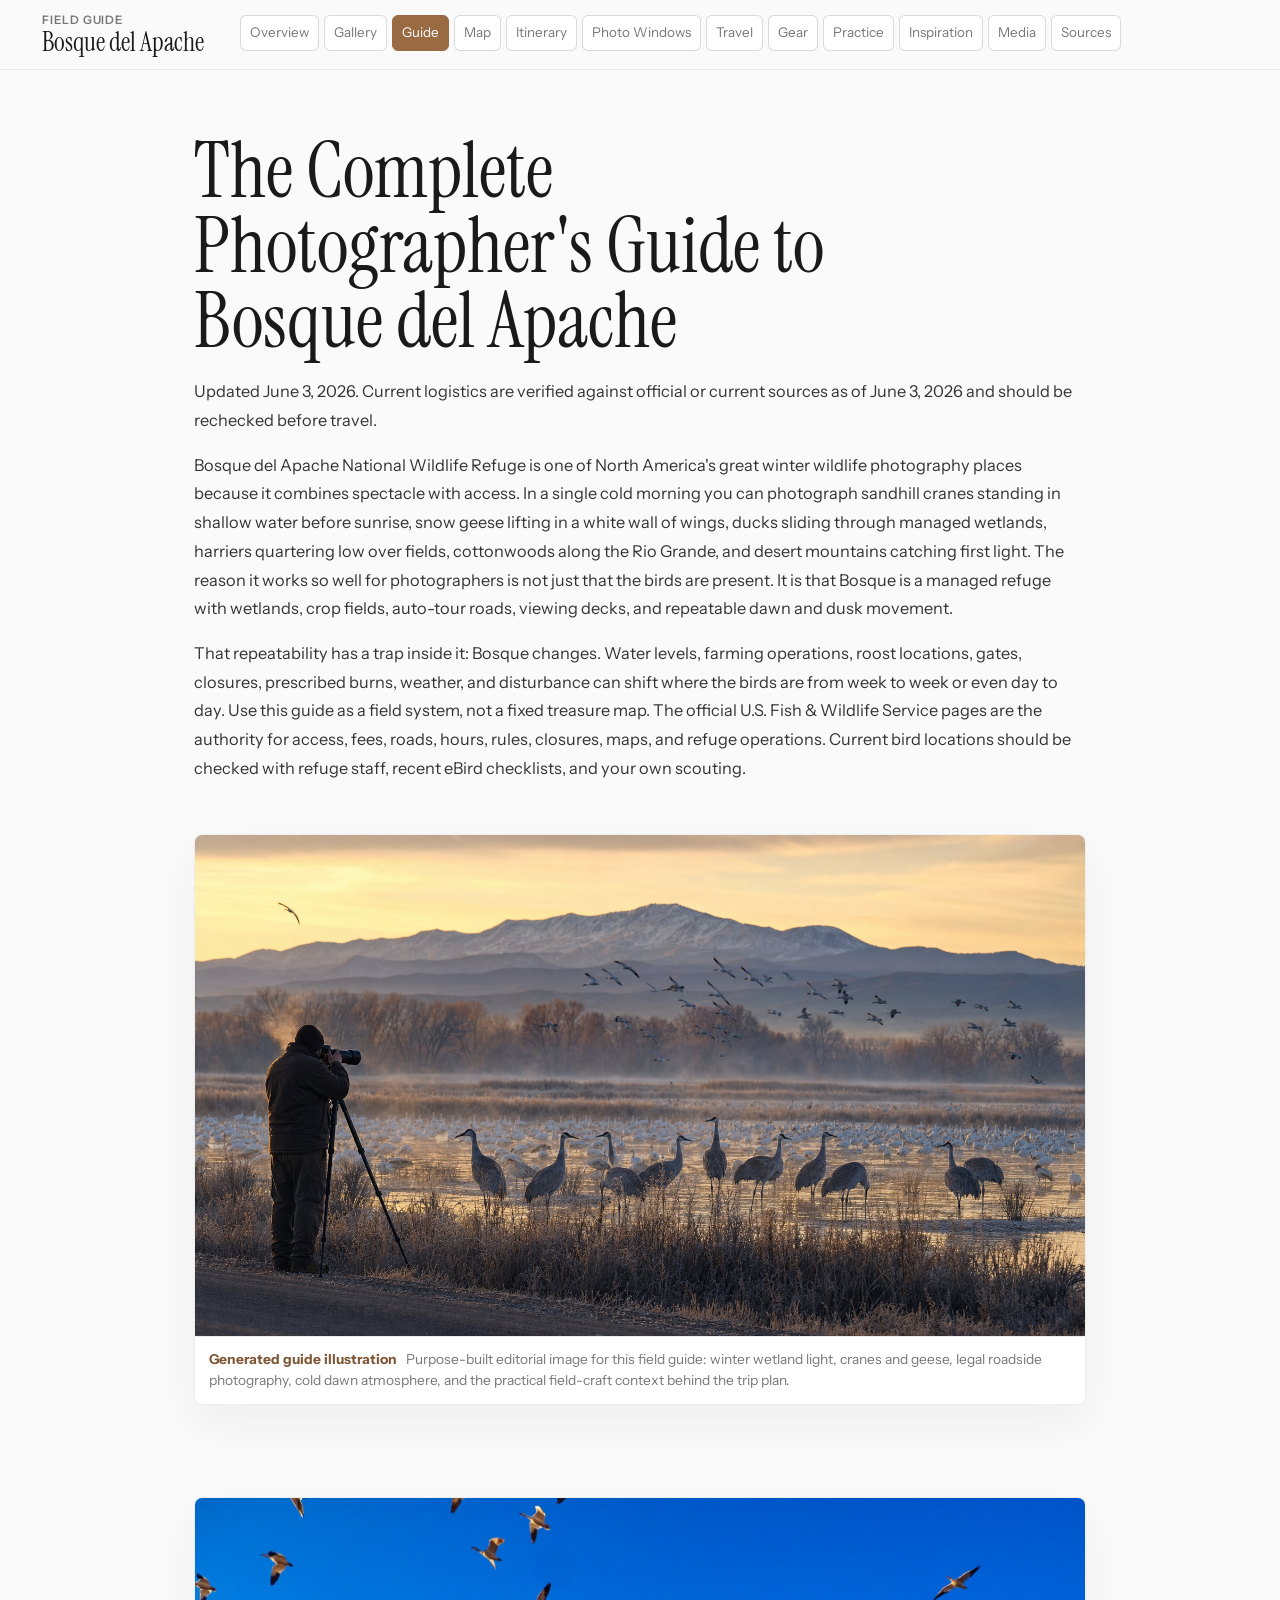
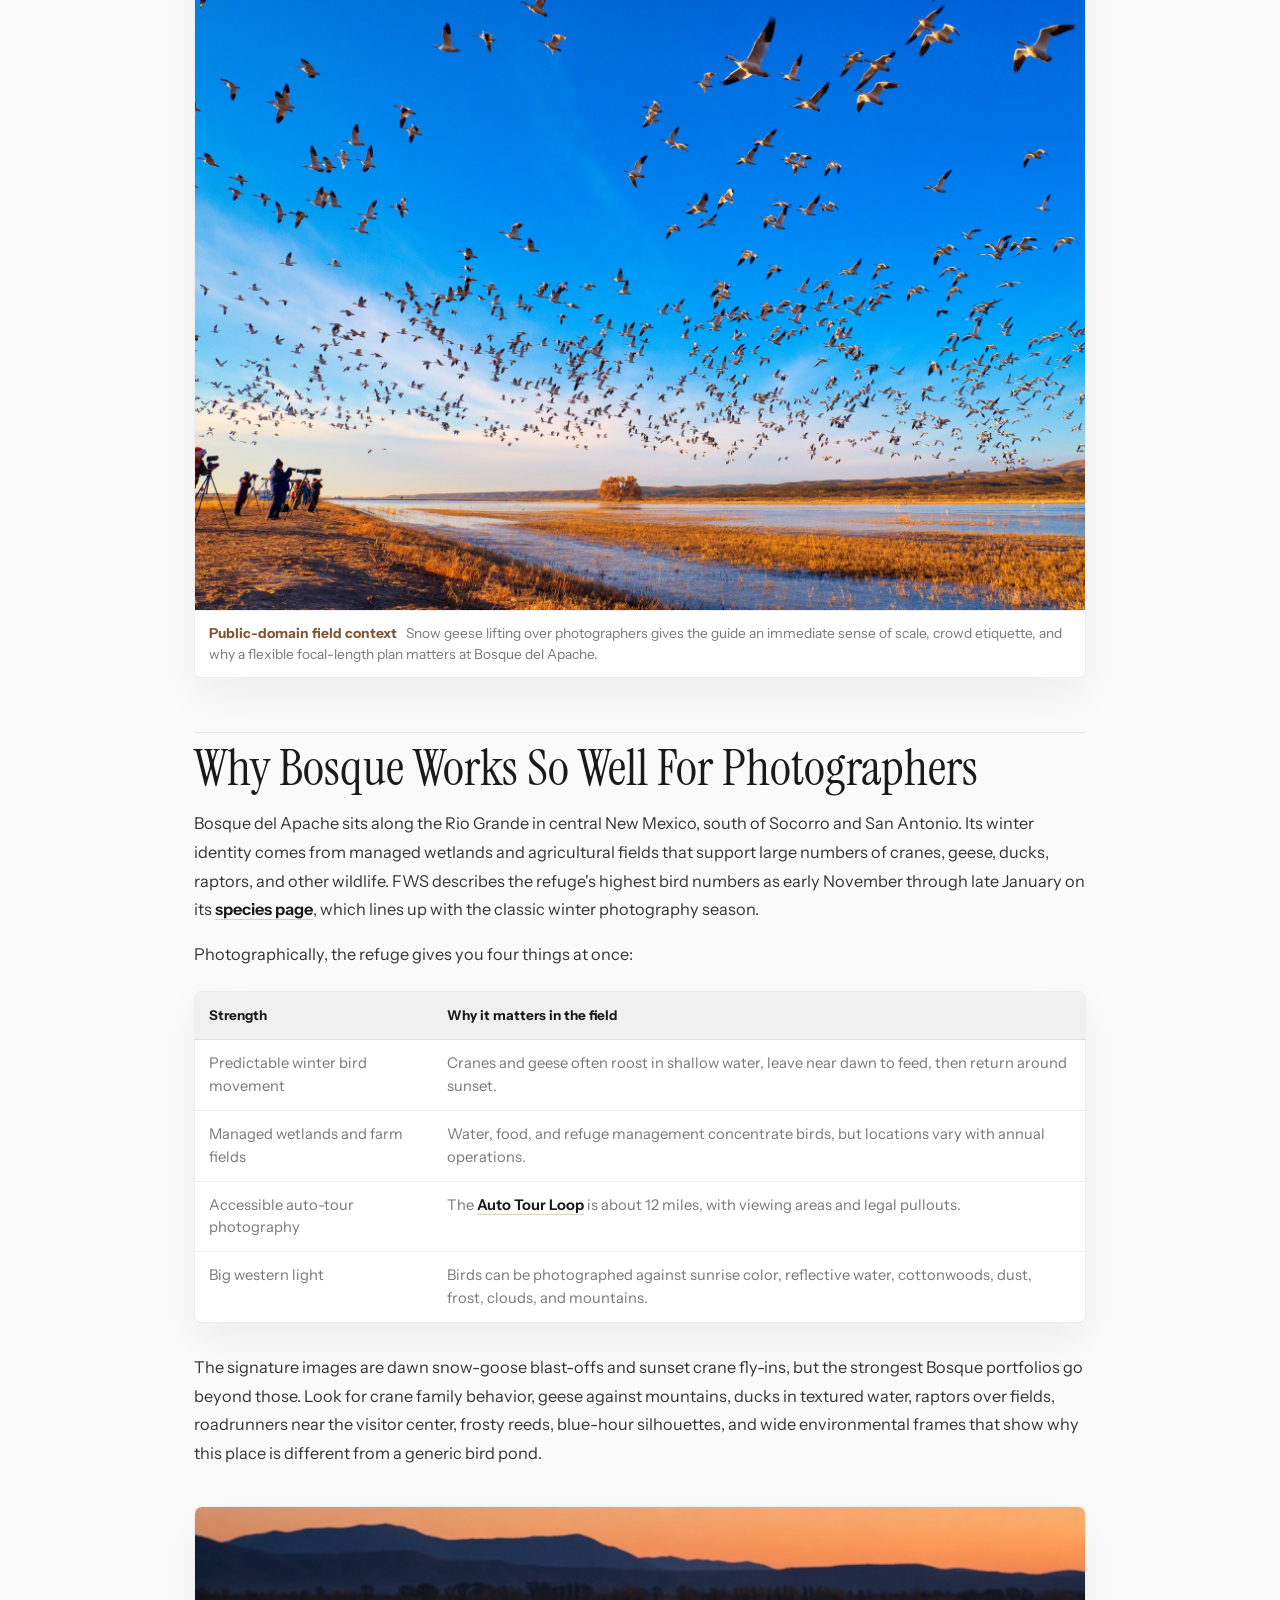
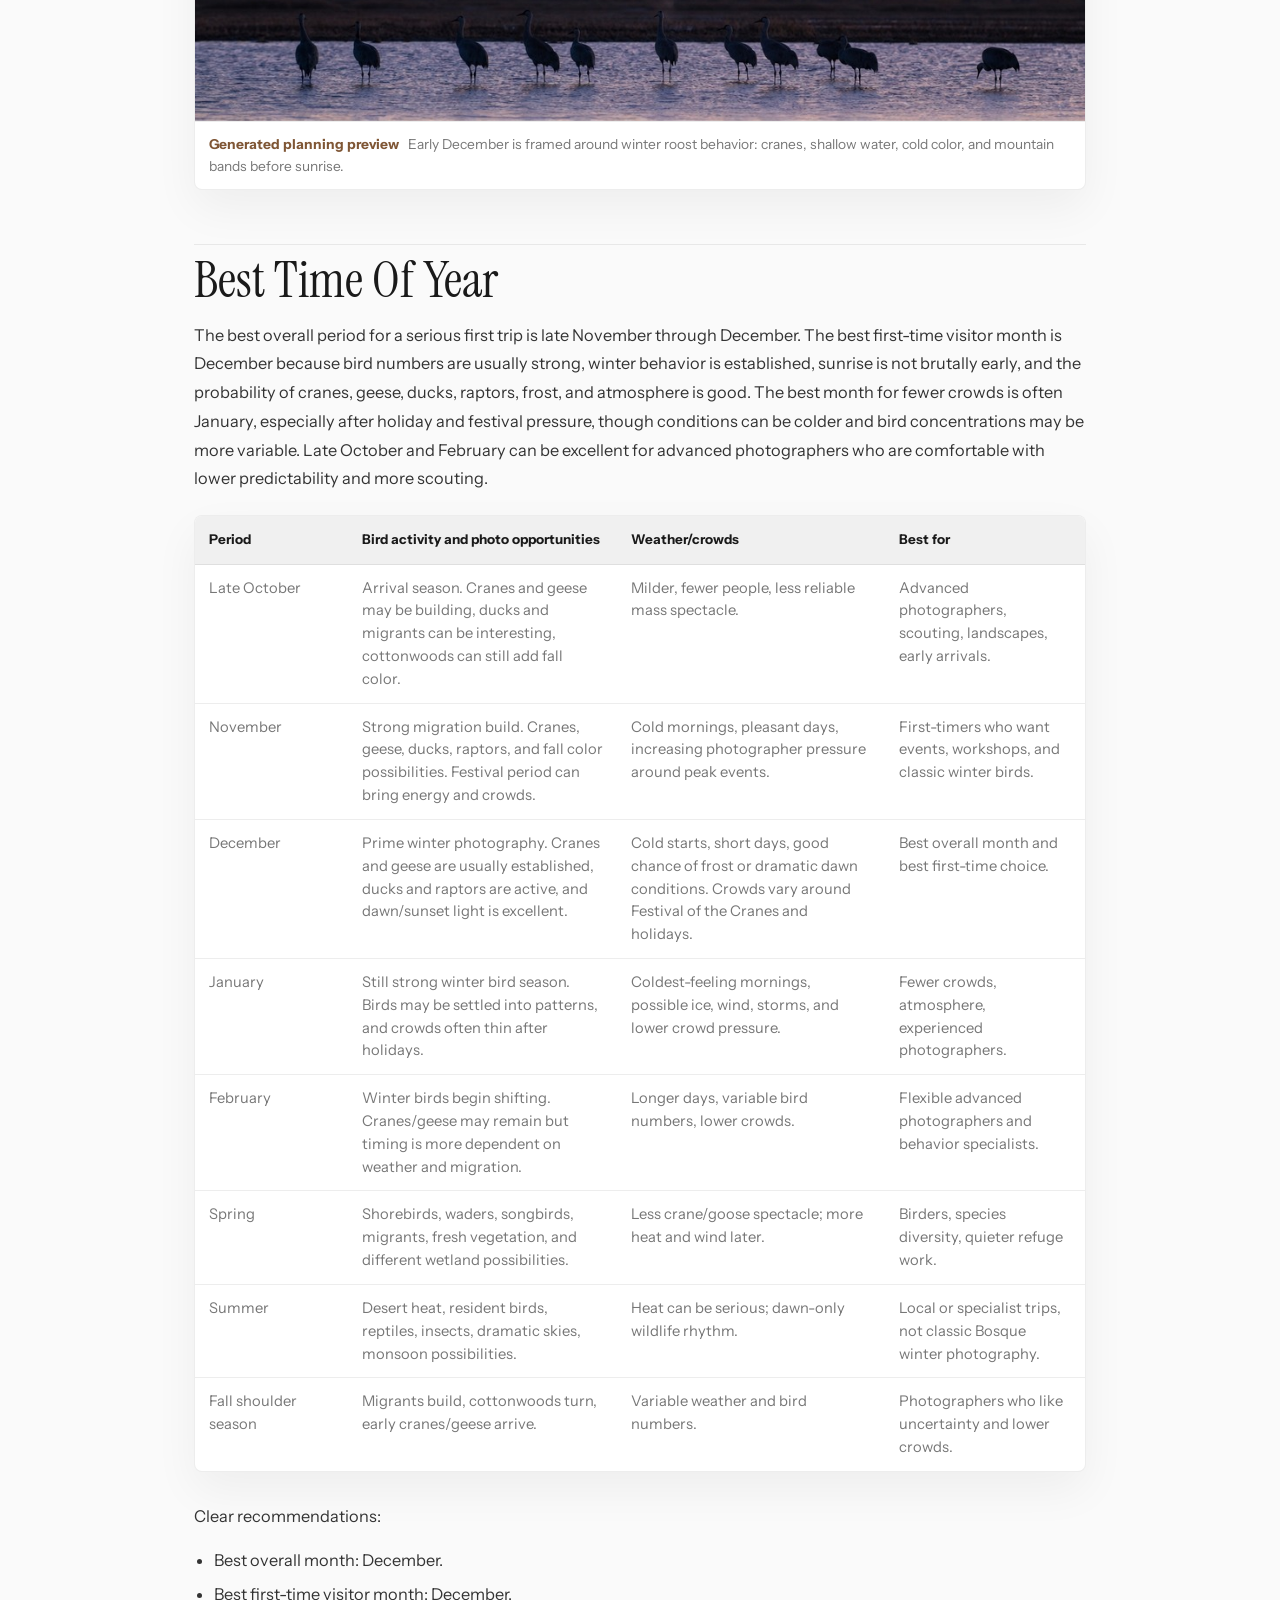
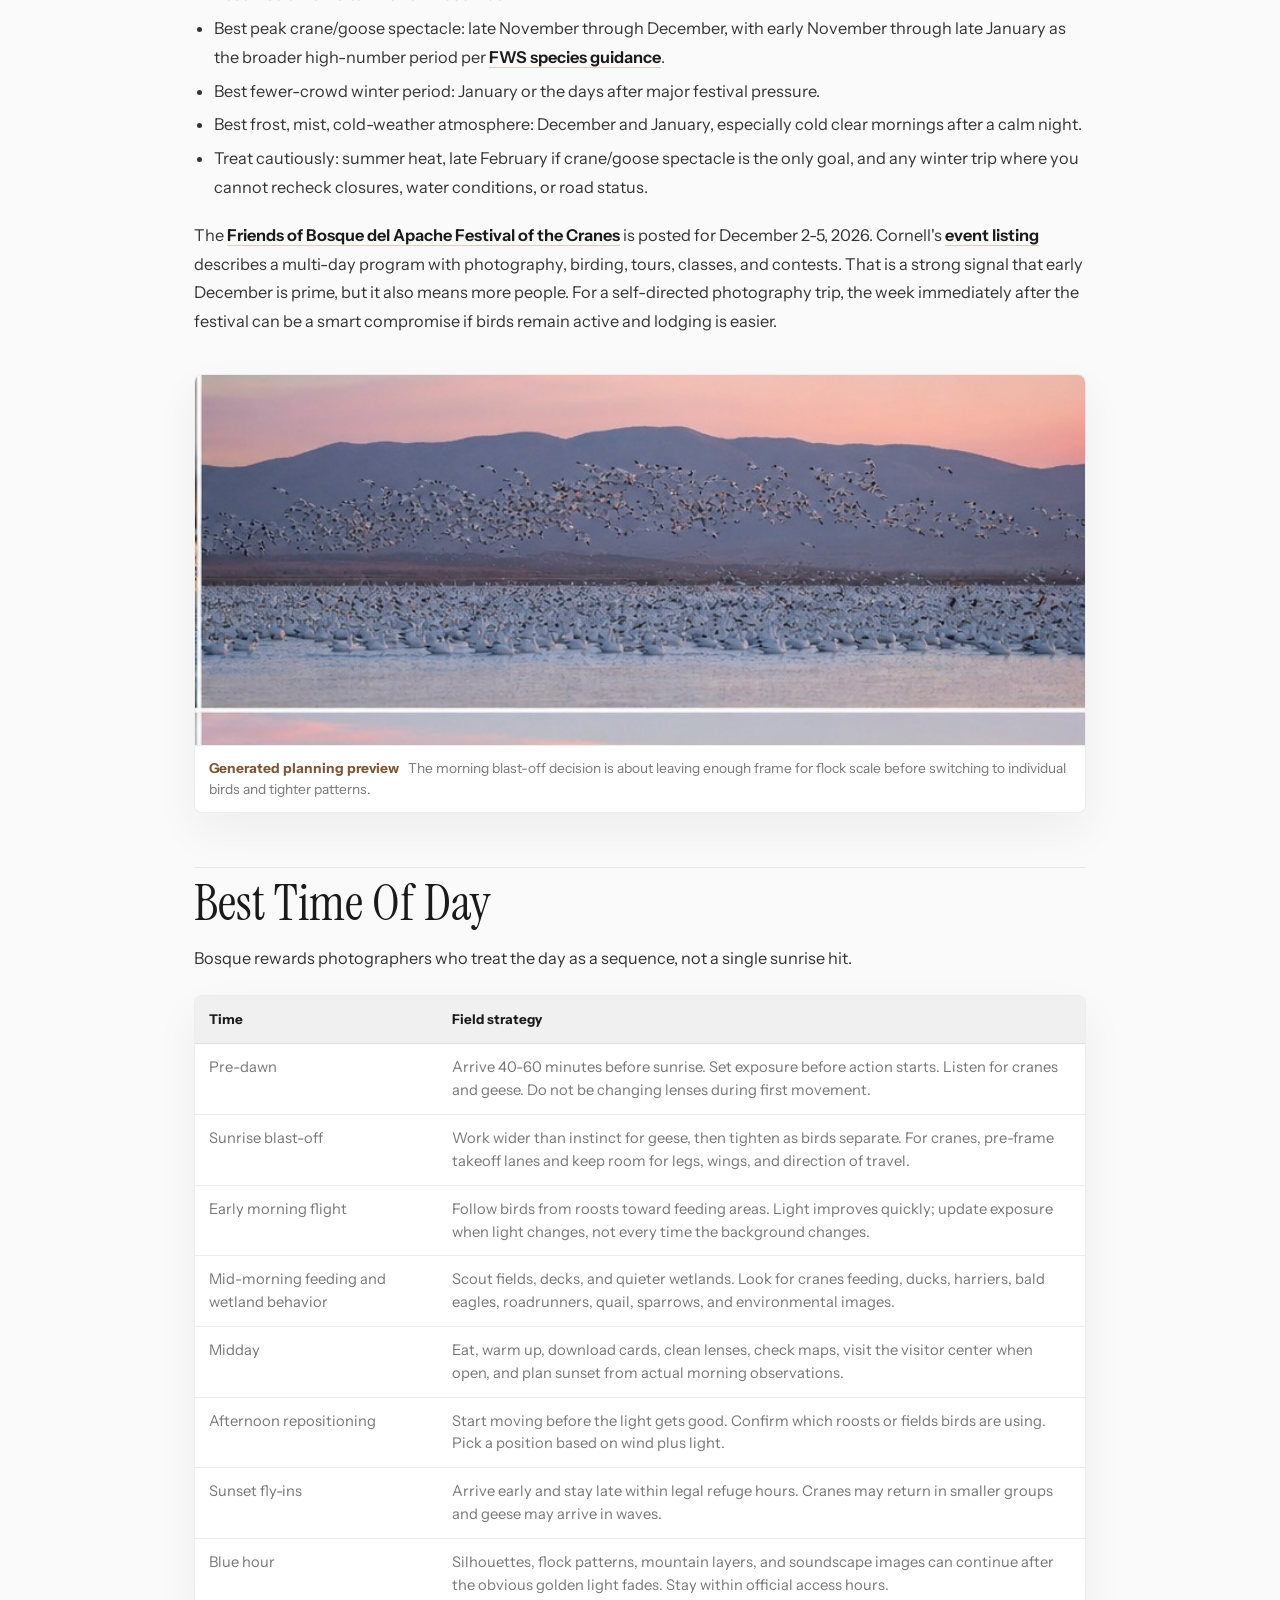
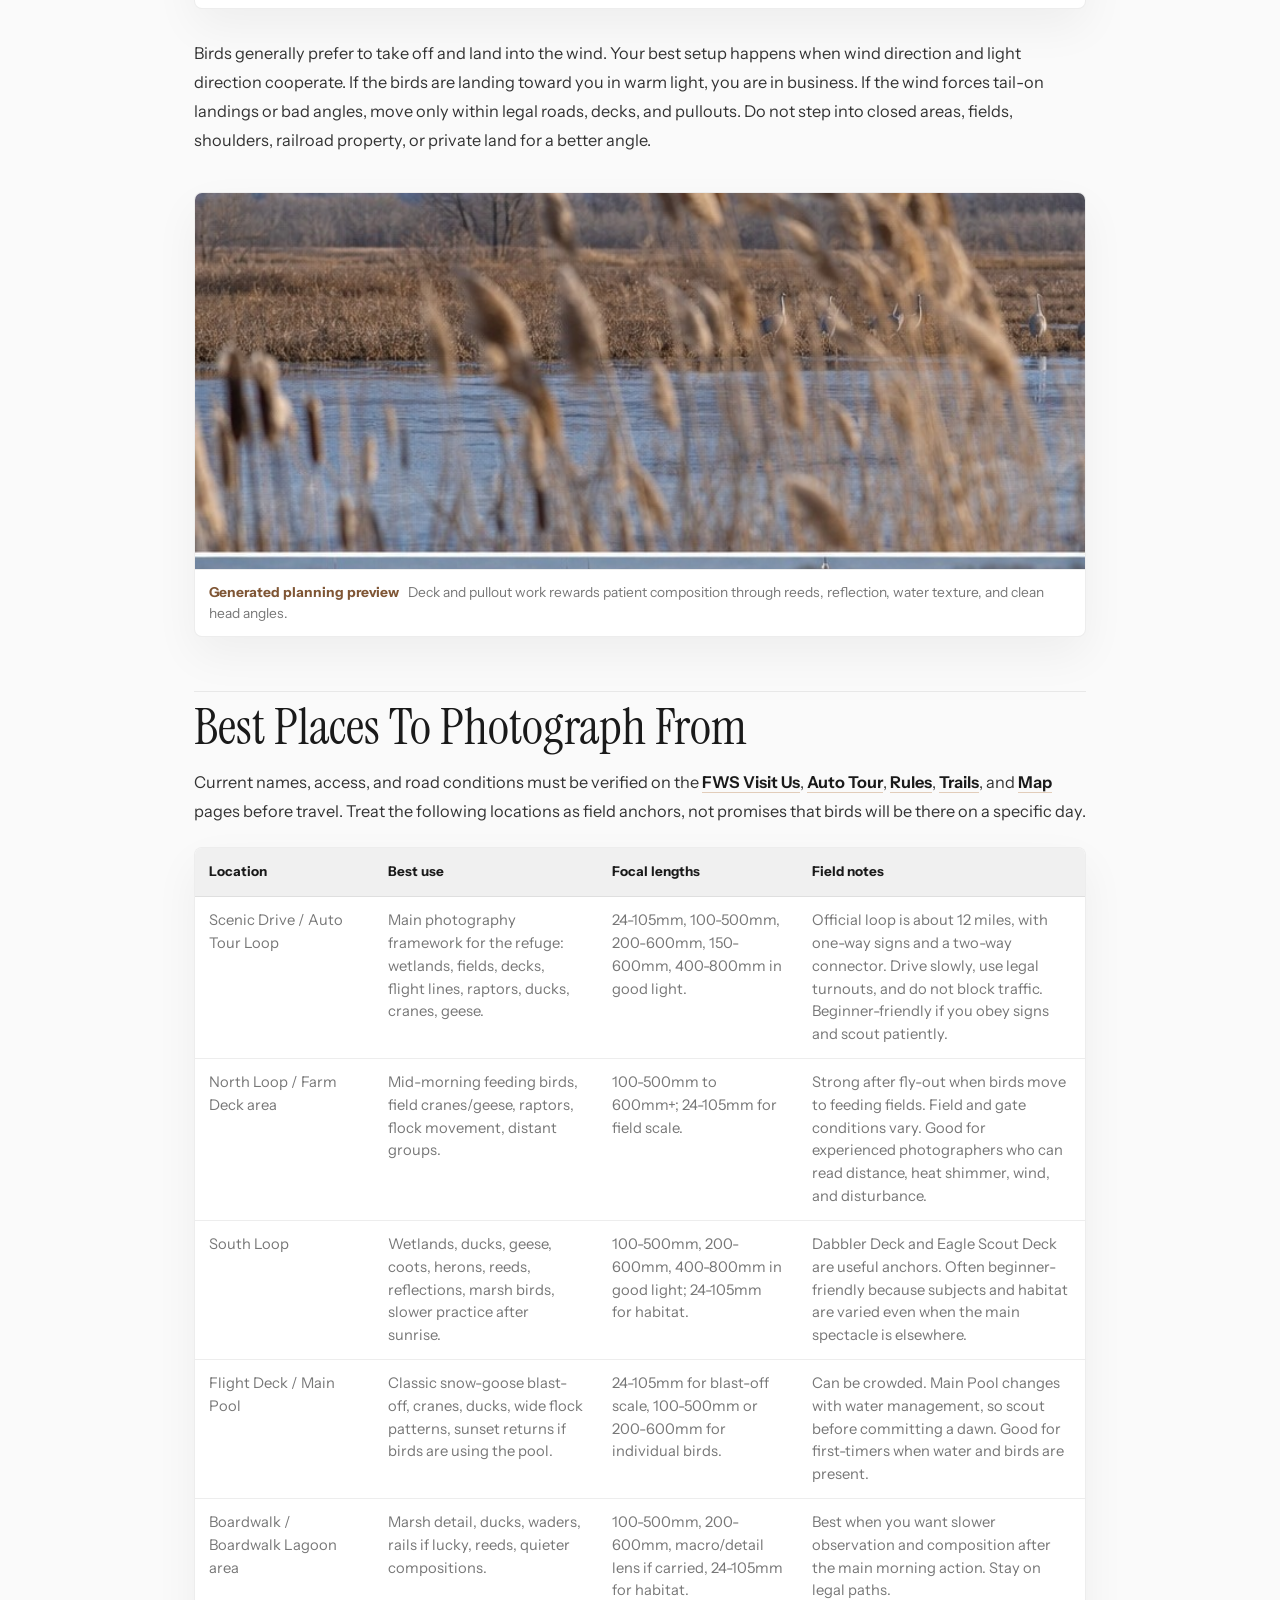
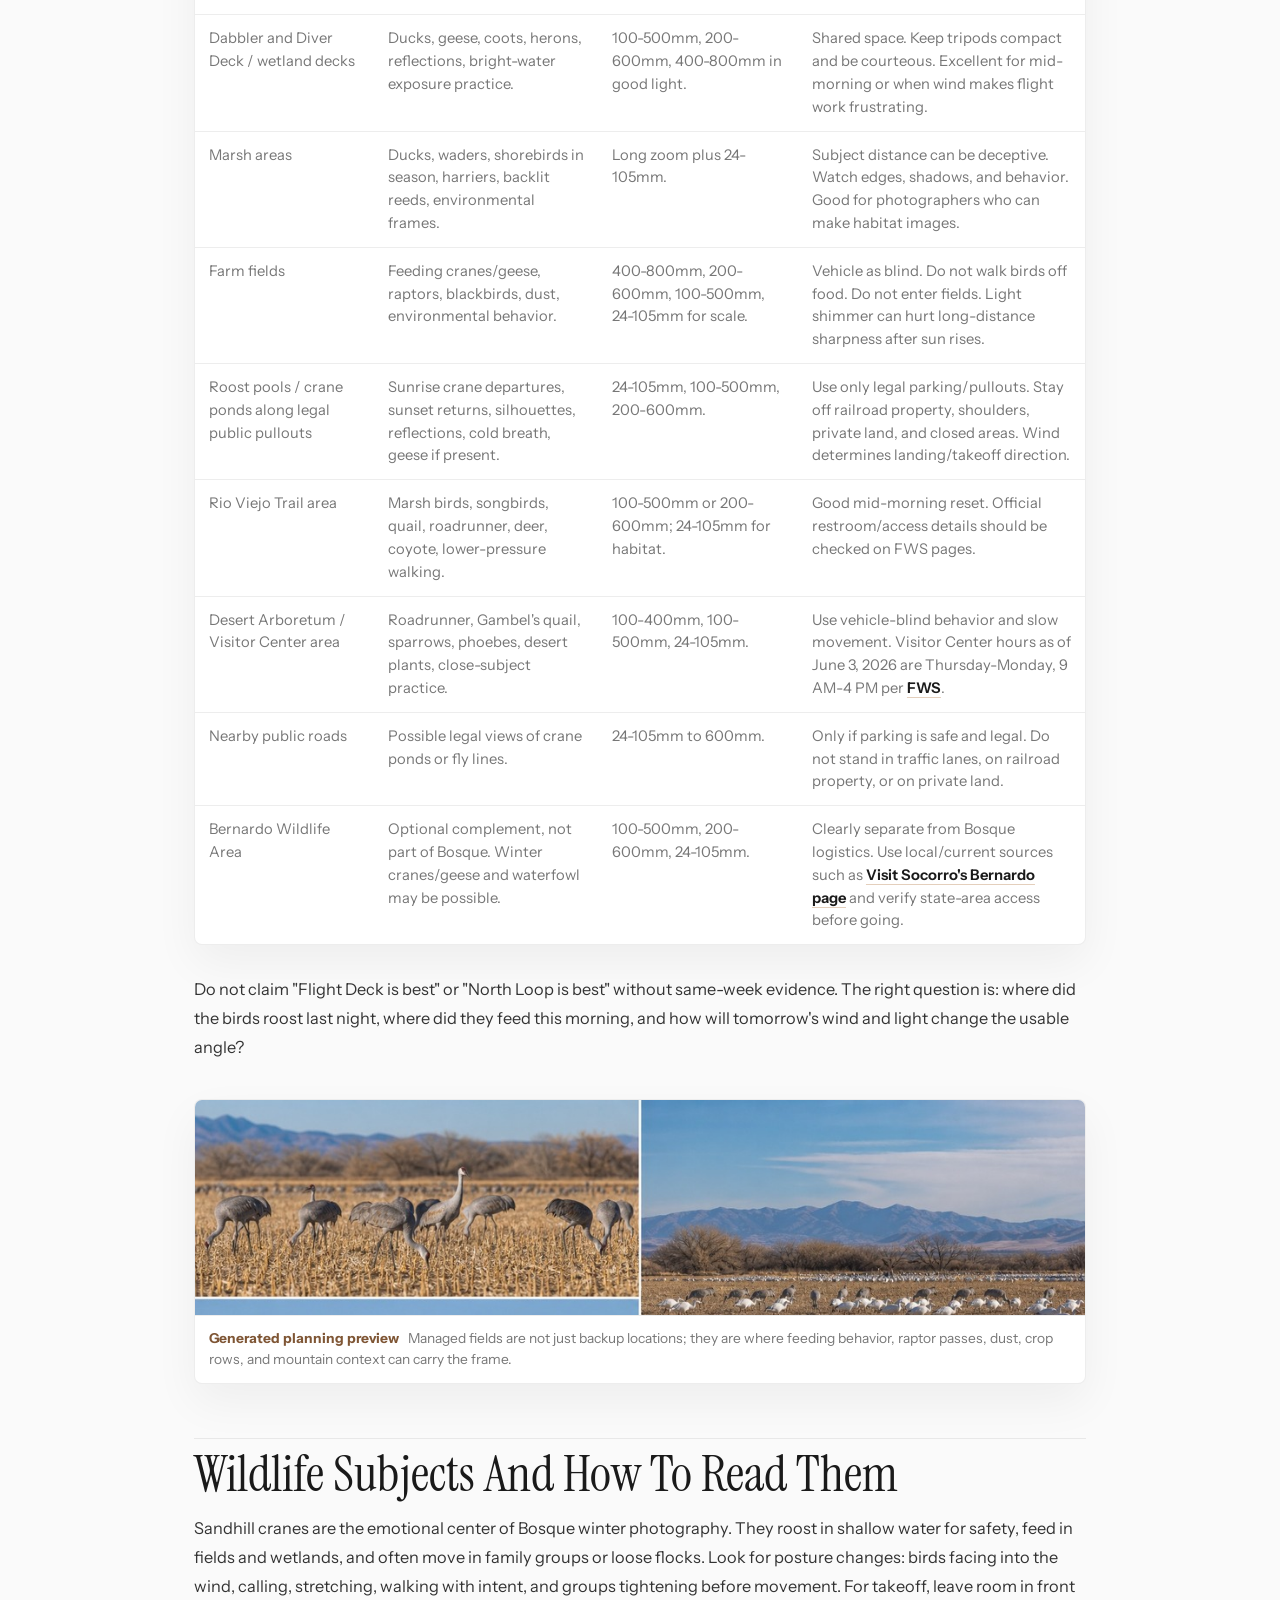
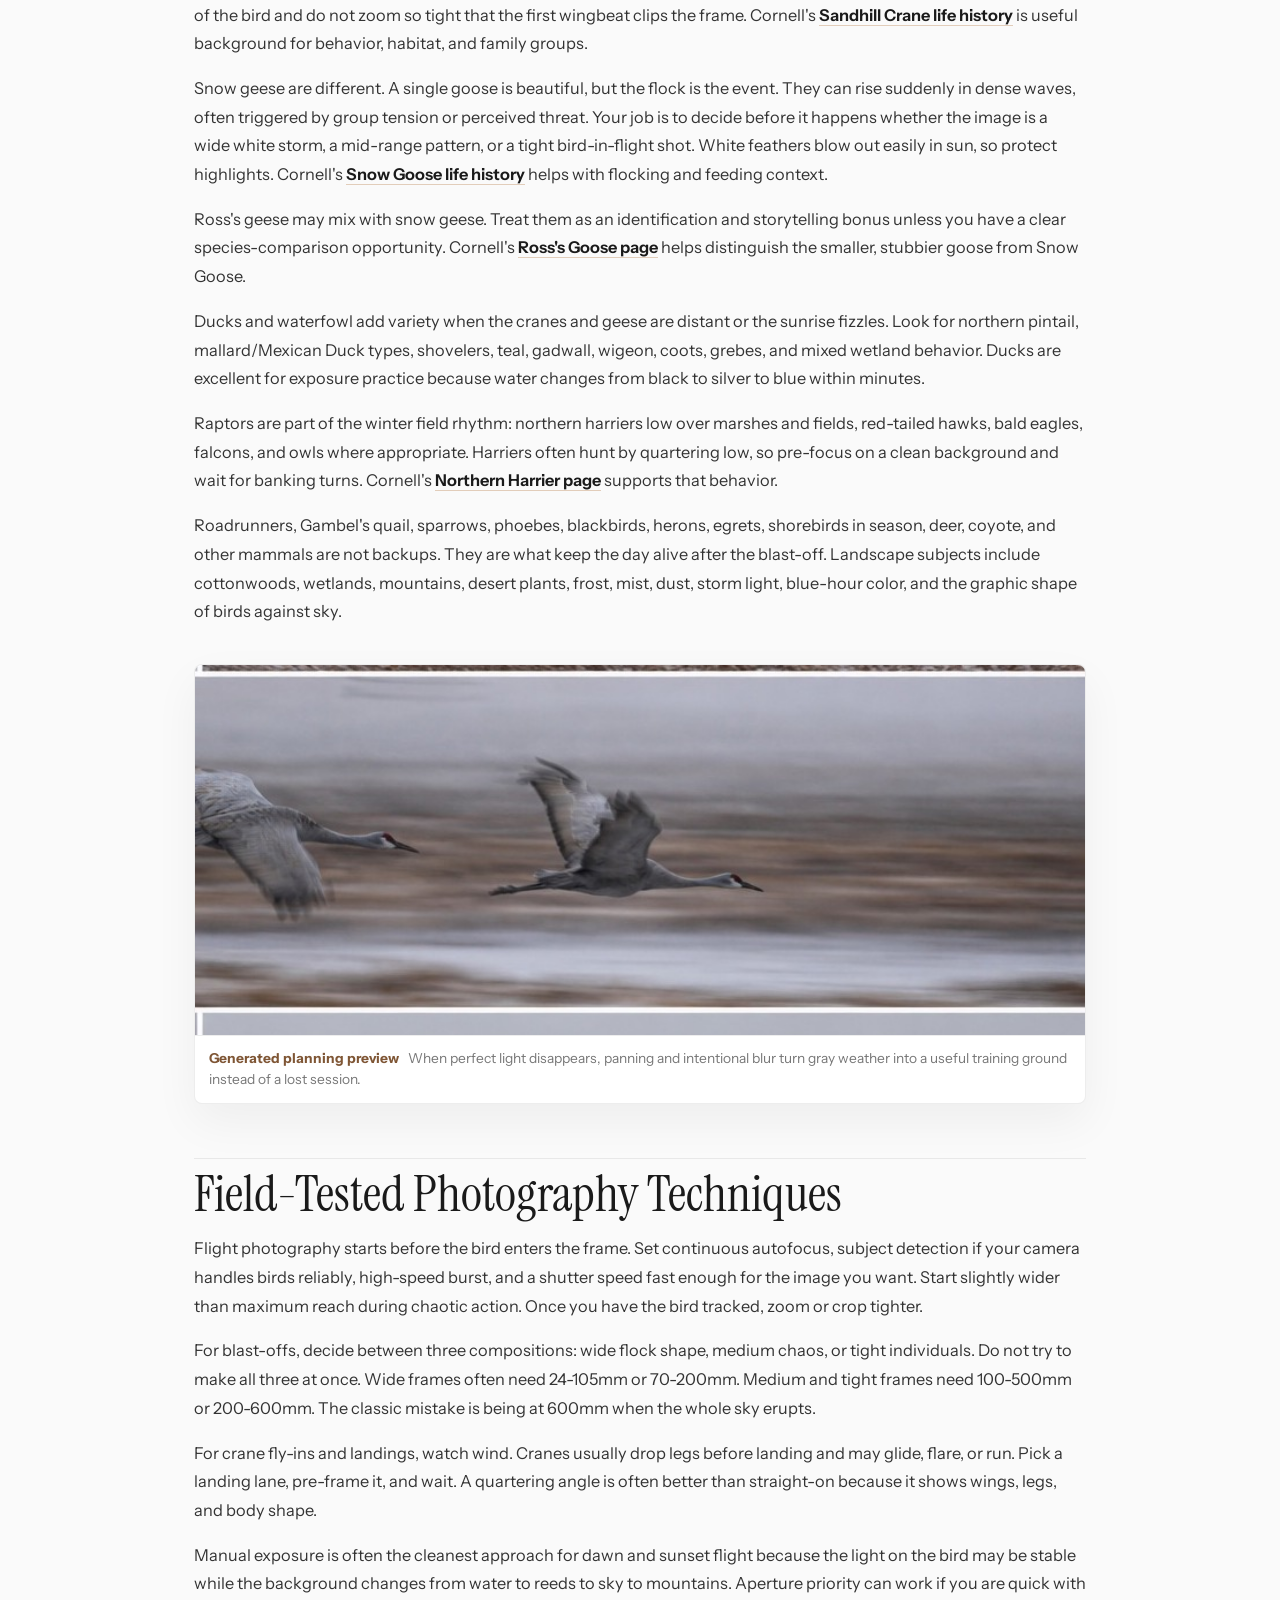
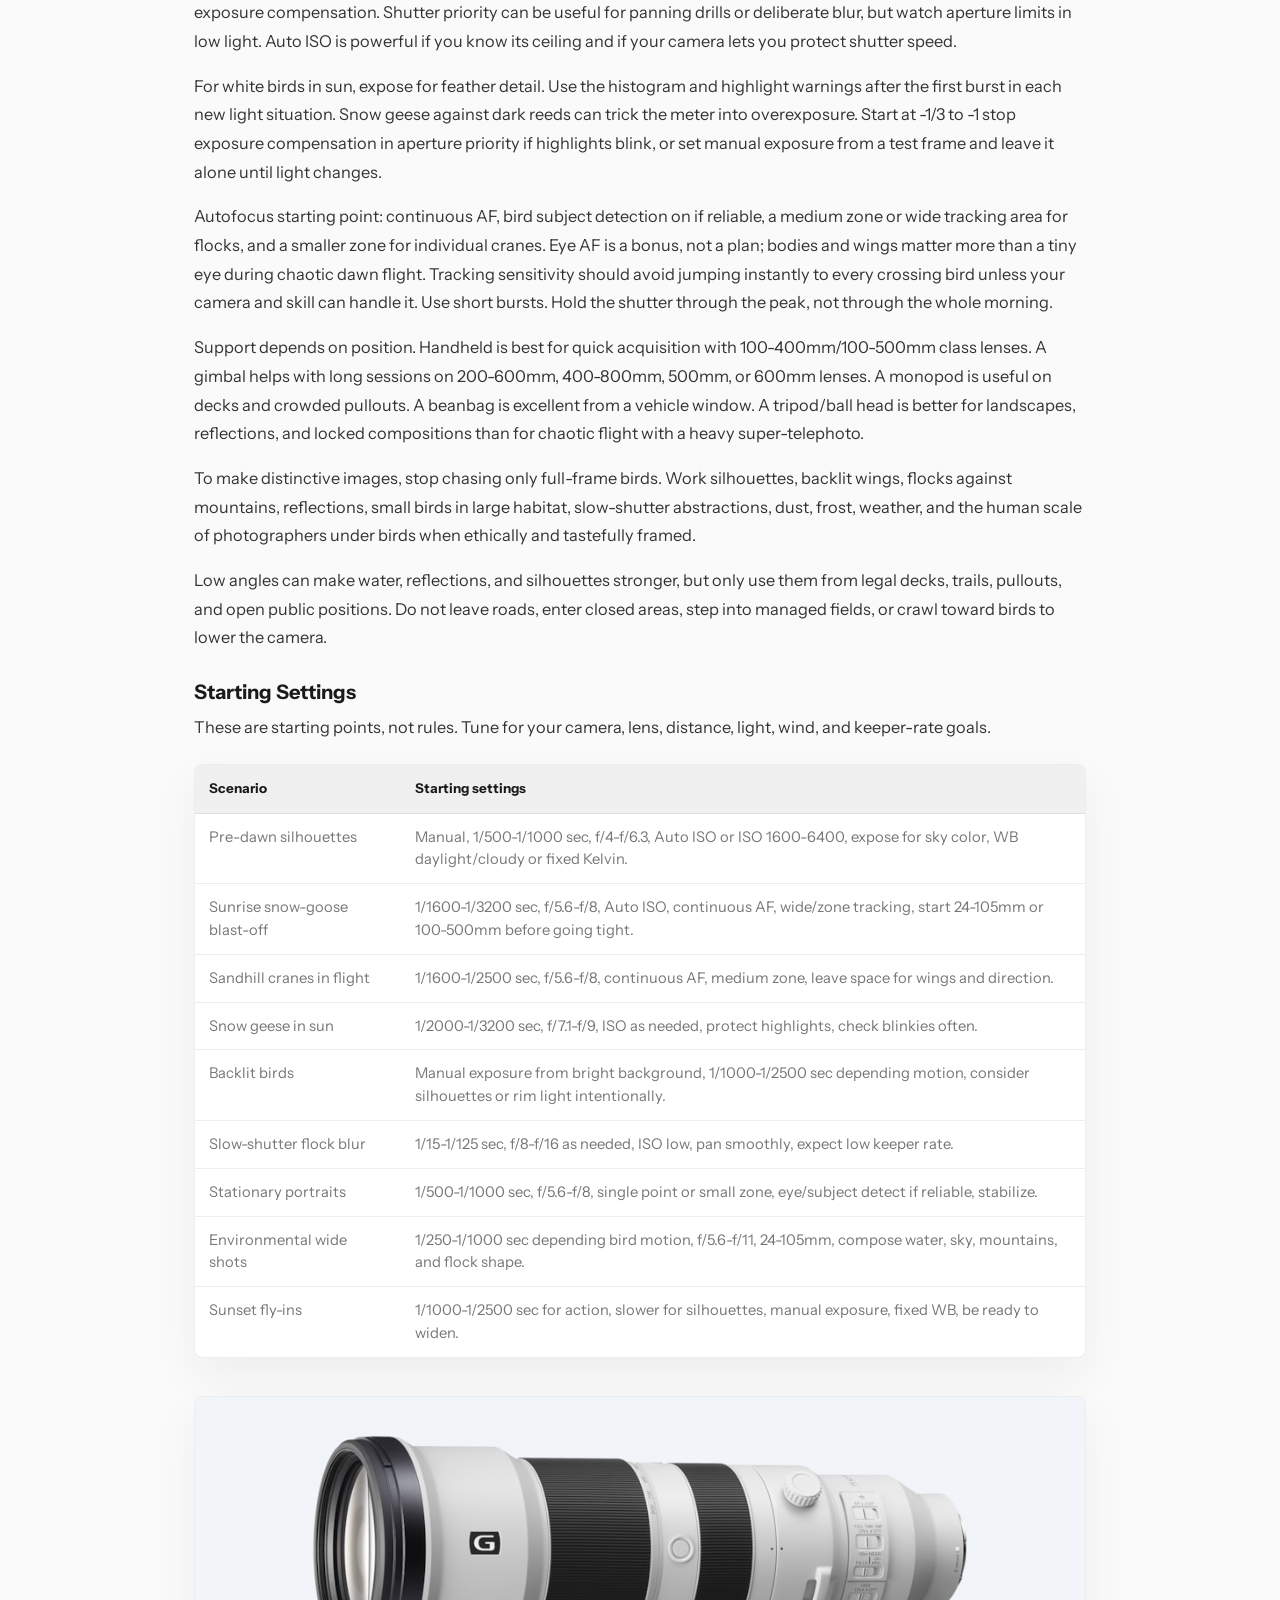
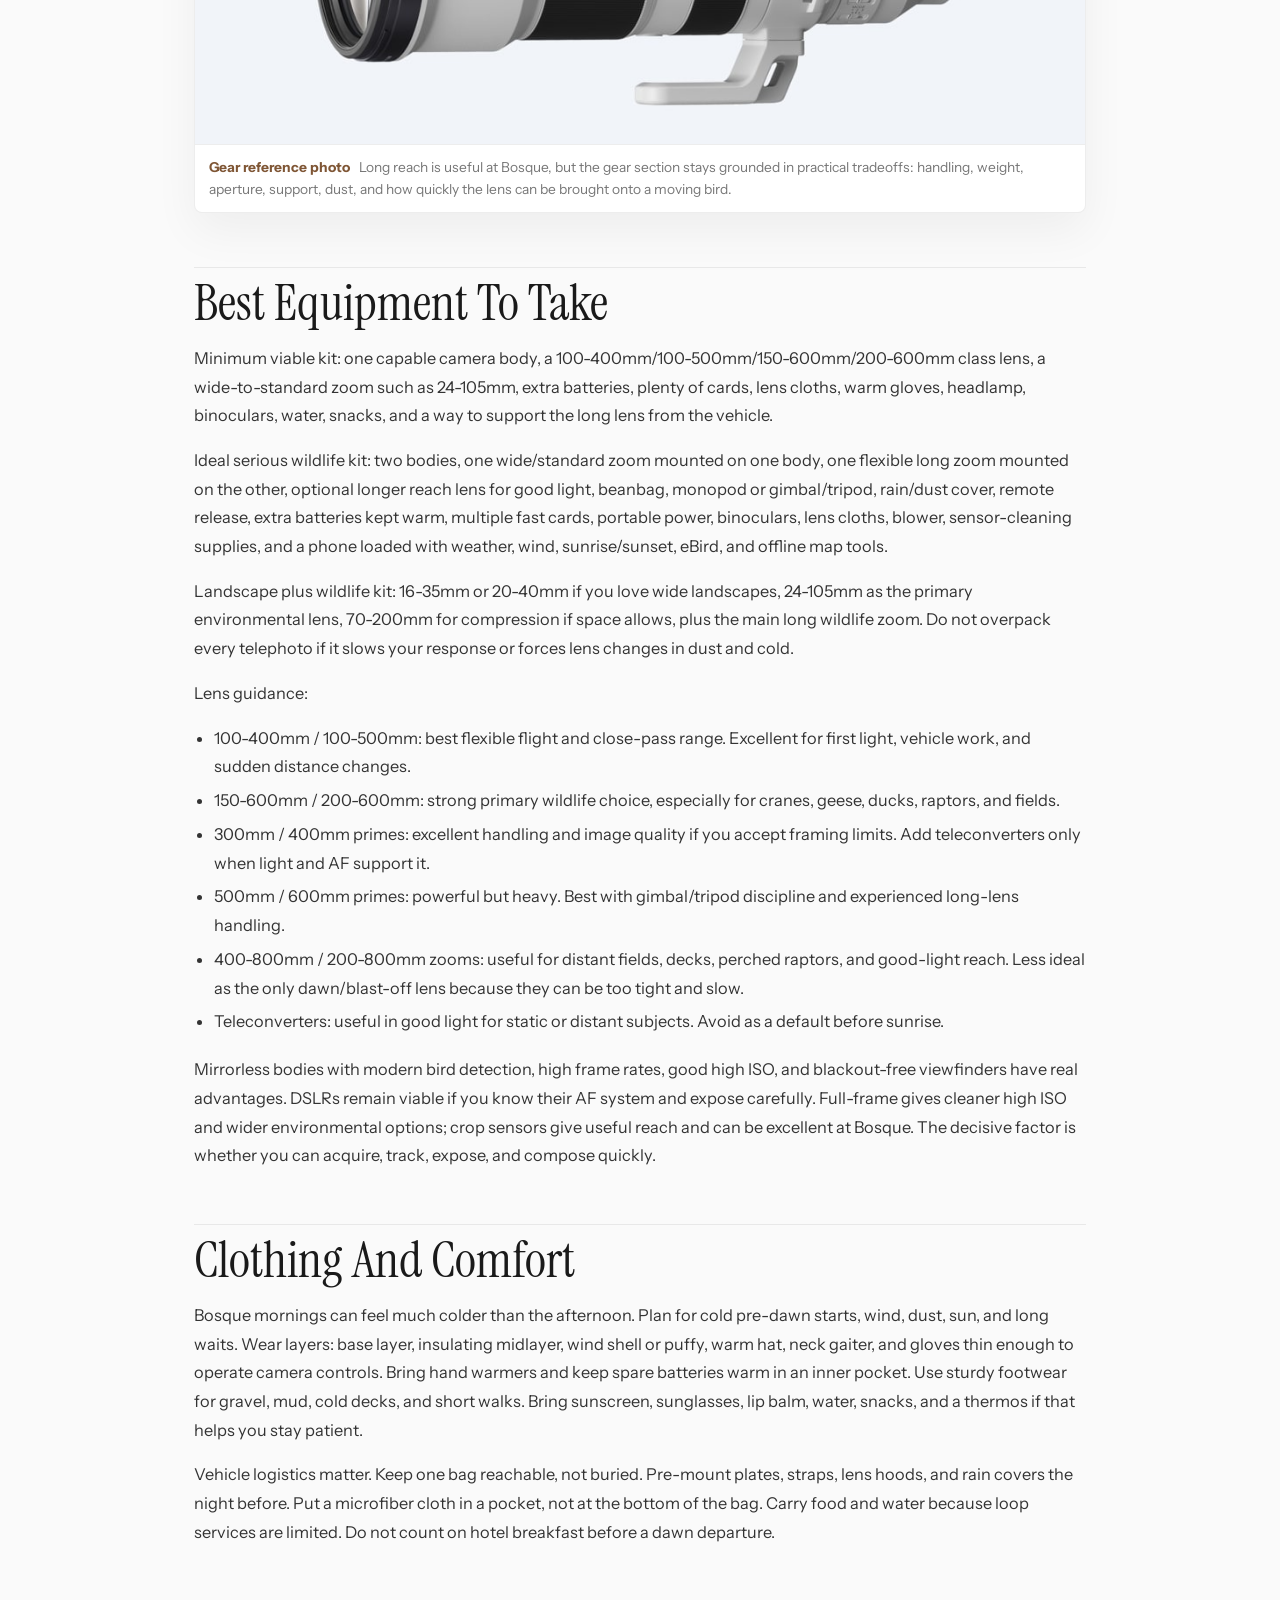
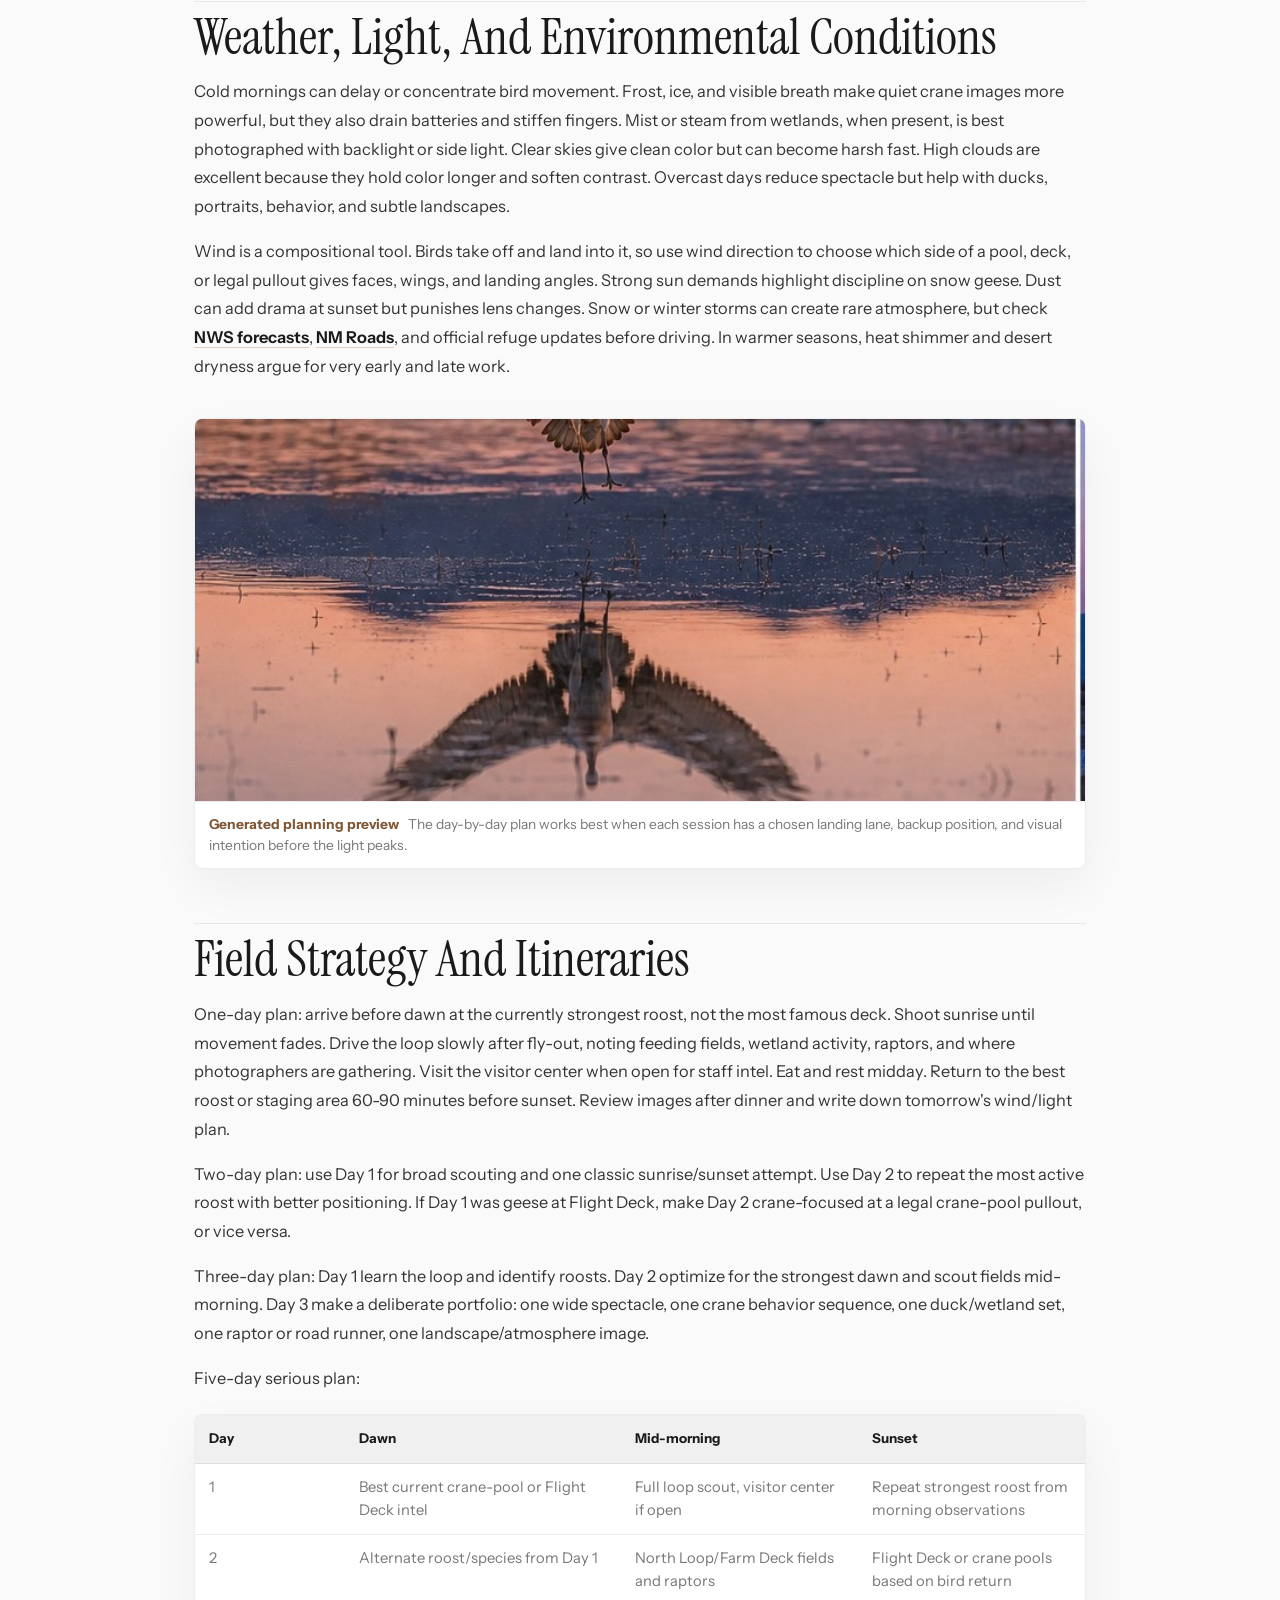
==== site/complete-photographers-guide.html @ d9f43ec3 "Start regenerated Bosque gallery mosaic" ====
<!DOCTYPE html>

<html lang="en">
<head>
<meta charset="utf-8"/>
<meta content="width=device-width, initial-scale=1" name="viewport"/>
<title>The Complete Photographer's Guide to Bosque del Apache</title>
<meta content="A practical field guide to photographing Bosque del Apache: best seasons, sunrise and sunset spots, crane and snow goose behavior, gear, settings, ethics, logistics, and itineraries." name="description"/>
<link href="https://crispierry.com/projects/bosque-del-apache/complete-photographers-guide.html" rel="canonical"/>
<meta content="The Complete Photographer's Guide to Bosque del Apache" property="og:title"/>
<meta content="A practical field guide to photographing Bosque del Apache for serious amateur and enthusiast photographers." property="og:description"/>
<meta content="article" property="og:type"/>
<meta content="https://crispierry.com/projects/bosque-del-apache/complete-photographers-guide.html" property="og:url"/>
<meta content="Cristiano Pierry" property="og:site_name"/>
<meta content="https://crispierry.com/projects/bosque-del-apache/assets/snow-geese-gary-stolz-usfws-1800.jpg" property="og:image"/>
<meta content="Snow geese in wetland habitat at Bosque del Apache" property="og:image:alt"/>
<meta content="2026-06-03" property="article:modified_time"/>
<meta content="summary_large_image" name="twitter:card"/>
<meta content="The Complete Photographer's Guide to Bosque del Apache" name="twitter:title"/>
<meta content="A practical field guide to photographing Bosque del Apache for serious amateur and enthusiast photographers." name="twitter:description"/>
<meta content="https://crispierry.com/projects/bosque-del-apache/assets/snow-geese-gary-stolz-usfws-1800.jpg" name="twitter:image"/>
<meta content="Snow geese in wetland habitat at Bosque del Apache" name="twitter:image:alt"/>
<link href="https://fonts.googleapis.com" rel="preconnect"/>
<link crossorigin="" href="https://fonts.gstatic.com" rel="preconnect"/>
<link href="https://fonts.googleapis.com/css2?family=Instrument+Sans:opsz,wght@14..32,400;14..32,600;14..32,700&amp;family=Instrument+Serif:ital@0;1&amp;display=swap" rel="stylesheet"/>
<link href="./styles.css?v=20260605-gallery-hd-v1" rel="stylesheet"/>
<script type="application/ld+json">
      {
        "@context": "https://schema.org",
        "@type": "Article",
        "headline": "The Complete Photographer's Guide to Bosque del Apache",
        "description": "A practical field guide to photographing Bosque del Apache: best seasons, sunrise and sunset spots, crane and snow goose behavior, gear, settings, ethics, logistics, and itineraries.",
        "image": "https://crispierry.com/projects/bosque-del-apache/assets/snow-geese-gary-stolz-usfws-1800.jpg",
        "dateModified": "2026-06-03",
        "author": {
          "@type": "Person",
          "name": "Cristiano Pierry"
        },
        "publisher": {
          "@type": "Person",
          "name": "Cristiano Pierry"
        },
        "mainEntityOfPage": {
          "@type": "WebPage",
          "@id": "https://crispierry.com/projects/bosque-del-apache/complete-photographers-guide.html"
        }
      }
    </script>
</head>
<body>
<header class="app-shell guide-shell">
<div class="brand-block">
<p class="eyebrow">Field guide</p>
<p class="brand-title">Bosque del Apache</p>
</div>
<nav aria-label="Trip sections" class="top-tabs">
<a class="tab" href="./index.html#overview">Overview</a>
<a class="tab" href="./index.html#gallery">Gallery</a>
<a aria-current="page" class="tab is-active" href="./complete-photographers-guide.html">Guide</a>
<a class="tab" href="./index.html#map">Map</a>
<a class="tab" href="./index.html#itinerary">Itinerary</a>
<a class="tab" href="./index.html#windows">Photo Windows</a>
<a class="tab" href="./index.html#travel">Travel</a>
<a class="tab" href="./index.html#gear">Gear</a>
<a class="tab" href="./index.html#practice">Practice</a>
<a class="tab" href="./index.html#inspiration">Inspiration</a>
<a class="tab" href="./index.html#media">Media</a>
<a class="tab" href="./index.html#sources">Sources</a>
</nav>
</header>
<main class="guide-page" id="guide-page">
<article class="guide-article"><div class="guide-prose guide-intro"><h1 id="the-complete-photographers-guide-to-bosque-del-apache">The Complete Photographer's Guide to Bosque del Apache</h1>
<p>Updated June 3, 2026. Current logistics are verified against official or current sources as of June 3, 2026 and should be rechecked before travel.</p>
<p>Bosque del Apache National Wildlife Refuge is one of North America's great winter wildlife photography places because it combines spectacle with access. In a single cold morning you can photograph sandhill cranes standing in shallow water before sunrise, snow geese lifting in a white wall of wings, ducks sliding through managed wetlands, harriers quartering low over fields, cottonwoods along the Rio Grande, and desert mountains catching first light. The reason it works so well for photographers is not just that the birds are present. It is that Bosque is a managed refuge with wetlands, crop fields, auto-tour roads, viewing decks, and repeatable dawn and dusk movement.</p>
<p>That repeatability has a trap inside it: Bosque changes. Water levels, farming operations, roost locations, gates, closures, prescribed burns, weather, and disturbance can shift where the birds are from week to week or even day to day. Use this guide as a field system, not a fixed treasure map. The official U.S. Fish &amp; Wildlife Service pages are the authority for access, fees, roads, hours, rules, closures, maps, and refuge operations. Current bird locations should be checked with refuge staff, recent eBird checklists, and your own scouting.</p>
</div><figure class="guide-figure guide-hero-figure"><img alt="Generated editorial guide hero showing a winter photographer at Bosque del Apache with cranes, geese, wetlands, dawn mist, and distant mountains" decoding="async" height="941" loading="eager" src="./assets/generated/guide/guide-field-hero.jpg" width="1672"/><figcaption><span>Generated guide illustration</span> Purpose-built editorial image for this field guide: winter wetland light, cranes and geese, legal roadside photography, cold dawn atmosphere, and the practical field-craft context behind the trip plan.</figcaption></figure><div class="guide-prose"><figure class="guide-figure"><img alt="Snow geese flying over photographers at Bosque del Apache" decoding="async" height="1440" loading="lazy" src="./assets/snow-geese-flyout-lynne-braden-usfws-1800.jpg" width="1800"/><figcaption><span>Public-domain field context</span> Snow geese lifting over photographers gives the guide an immediate sense of scale, crowd etiquette, and why a flexible focal-length plan matters at Bosque del Apache.</figcaption></figure><h2 id="why-bosque-works-so-well-for-photographers">Why Bosque Works So Well For Photographers</h2>
<p>Bosque del Apache sits along the Rio Grande in central New Mexico, south of Socorro and San Antonio. Its winter identity comes from managed wetlands and agricultural fields that support large numbers of cranes, geese, ducks, raptors, and other wildlife. FWS describes the refuge's highest bird numbers as early November through late January on its <a href="https://www.fws.gov/refuge/bosque-del-apache/species">species page</a>, which lines up with the classic winter photography season.</p>
<p>Photographically, the refuge gives you four things at once:</p>
<table>
<thead>
<tr>
<th>Strength</th>
<th>Why it matters in the field</th>
</tr>
</thead>
<tbody>
<tr>
<td>Predictable winter bird movement</td>
<td>Cranes and geese often roost in shallow water, leave near dawn to feed, then return around sunset.</td>
</tr>
<tr>
<td>Managed wetlands and farm fields</td>
<td>Water, food, and refuge management concentrate birds, but locations vary with annual operations.</td>
</tr>
<tr>
<td>Accessible auto-tour photography</td>
<td>The <a href="https://www.fws.gov/refuge/bosque-del-apache/visit-us/activities/auto-tour">Auto Tour Loop</a> is about 12 miles, with viewing areas and legal pullouts.</td>
</tr>
<tr>
<td>Big western light</td>
<td>Birds can be photographed against sunrise color, reflective water, cottonwoods, dust, frost, clouds, and mountains.</td>
</tr>
</tbody>
</table>
<p>The signature images are dawn snow-goose blast-offs and sunset crane fly-ins, but the strongest Bosque portfolios go beyond those. Look for crane family behavior, geese against mountains, ducks in textured water, raptors over fields, roadrunners near the visitor center, frosty reeds, blue-hour silhouettes, and wide environmental frames that show why this place is different from a generic bird pond.</p>
<figure class="guide-figure"><img alt="Generated standalone planning preview of cranes in shallow water before sunrise at Bosque del Apache" decoding="async" height="247" loading="lazy" src="./assets/generated/gallery-standalone/crane-roost-dawn-01.jpg" width="1024"/><figcaption><span>Generated planning preview</span> Early December is framed around winter roost behavior: cranes, shallow water, cold color, and mountain bands before sunrise.</figcaption></figure><h2 id="best-time-of-year">Best Time Of Year</h2>
<p>The best overall period for a serious first trip is late November through December. The best first-time visitor month is December because bird numbers are usually strong, winter behavior is established, sunrise is not brutally early, and the probability of cranes, geese, ducks, raptors, frost, and atmosphere is good. The best month for fewer crowds is often January, especially after holiday and festival pressure, though conditions can be colder and bird concentrations may be more variable. Late October and February can be excellent for advanced photographers who are comfortable with lower predictability and more scouting.</p>
<table>
<thead>
<tr>
<th>Period</th>
<th>Bird activity and photo opportunities</th>
<th>Weather/crowds</th>
<th>Best for</th>
</tr>
</thead>
<tbody>
<tr>
<td>Late October</td>
<td>Arrival season. Cranes and geese may be building, ducks and migrants can be interesting, cottonwoods can still add fall color.</td>
<td>Milder, fewer people, less reliable mass spectacle.</td>
<td>Advanced photographers, scouting, landscapes, early arrivals.</td>
</tr>
<tr>
<td>November</td>
<td>Strong migration build. Cranes, geese, ducks, raptors, and fall color possibilities. Festival period can bring energy and crowds.</td>
<td>Cold mornings, pleasant days, increasing photographer pressure around peak events.</td>
<td>First-timers who want events, workshops, and classic winter birds.</td>
</tr>
<tr>
<td>December</td>
<td>Prime winter photography. Cranes and geese are usually established, ducks and raptors are active, and dawn/sunset light is excellent.</td>
<td>Cold starts, short days, good chance of frost or dramatic dawn conditions. Crowds vary around Festival of the Cranes and holidays.</td>
<td>Best overall month and best first-time choice.</td>
</tr>
<tr>
<td>January</td>
<td>Still strong winter bird season. Birds may be settled into patterns, and crowds often thin after holidays.</td>
<td>Coldest-feeling mornings, possible ice, wind, storms, and lower crowd pressure.</td>
<td>Fewer crowds, atmosphere, experienced photographers.</td>
</tr>
<tr>
<td>February</td>
<td>Winter birds begin shifting. Cranes/geese may remain but timing is more dependent on weather and migration.</td>
<td>Longer days, variable bird numbers, lower crowds.</td>
<td>Flexible advanced photographers and behavior specialists.</td>
</tr>
<tr>
<td>Spring</td>
<td>Shorebirds, waders, songbirds, migrants, fresh vegetation, and different wetland possibilities.</td>
<td>Less crane/goose spectacle; more heat and wind later.</td>
<td>Birders, species diversity, quieter refuge work.</td>
</tr>
<tr>
<td>Summer</td>
<td>Desert heat, resident birds, reptiles, insects, dramatic skies, monsoon possibilities.</td>
<td>Heat can be serious; dawn-only wildlife rhythm.</td>
<td>Local or specialist trips, not classic Bosque winter photography.</td>
</tr>
<tr>
<td>Fall shoulder season</td>
<td>Migrants build, cottonwoods turn, early cranes/geese arrive.</td>
<td>Variable weather and bird numbers.</td>
<td>Photographers who like uncertainty and lower crowds.</td>
</tr>
</tbody>
</table>
<p>Clear recommendations:</p>
<ul>
<li>Best overall month: December.</li>
<li>Best first-time visitor month: December.</li>
<li>Best peak crane/goose spectacle: late November through December, with early November through late January as the broader high-number period per <a href="https://www.fws.gov/refuge/bosque-del-apache/species">FWS species guidance</a>.</li>
<li>Best fewer-crowd winter period: January or the days after major festival pressure.</li>
<li>Best frost, mist, cold-weather atmosphere: December and January, especially cold clear mornings after a calm night.</li>
<li>Treat cautiously: summer heat, late February if crane/goose spectacle is the only goal, and any winter trip where you cannot recheck closures, water conditions, or road status.</li>
</ul>
<p>The <a href="https://friendsofbosquedelapache.org/festival/">Friends of Bosque del Apache Festival of the Cranes</a> is posted for December 2-5, 2026. Cornell's <a href="https://www.allaboutbirds.org/news/event/festival-of-the-cranes/">event listing</a> describes a multi-day program with photography, birding, tours, classes, and contests. That is a strong signal that early December is prime, but it also means more people. For a self-directed photography trip, the week immediately after the festival can be a smart compromise if birds remain active and lodging is easier.</p>
<figure class="guide-figure"><img alt="Generated standalone planning preview of a snow goose blast-off over Bosque del Apache water" decoding="async" height="321" loading="lazy" src="./assets/generated/gallery-standalone/snow-goose-blastoff-03.jpg" width="772"/><figcaption><span>Generated planning preview</span> The morning blast-off decision is about leaving enough frame for flock scale before switching to individual birds and tighter patterns.</figcaption></figure><h2 id="best-time-of-day">Best Time Of Day</h2>
<p>Bosque rewards photographers who treat the day as a sequence, not a single sunrise hit.</p>
<table>
<thead>
<tr>
<th>Time</th>
<th>Field strategy</th>
</tr>
</thead>
<tbody>
<tr>
<td>Pre-dawn</td>
<td>Arrive 40-60 minutes before sunrise. Set exposure before action starts. Listen for cranes and geese. Do not be changing lenses during first movement.</td>
</tr>
<tr>
<td>Sunrise blast-off</td>
<td>Work wider than instinct for geese, then tighten as birds separate. For cranes, pre-frame takeoff lanes and keep room for legs, wings, and direction of travel.</td>
</tr>
<tr>
<td>Early morning flight</td>
<td>Follow birds from roosts toward feeding areas. Light improves quickly; update exposure when light changes, not every time the background changes.</td>
</tr>
<tr>
<td>Mid-morning feeding and wetland behavior</td>
<td>Scout fields, decks, and quieter wetlands. Look for cranes feeding, ducks, harriers, bald eagles, roadrunners, quail, sparrows, and environmental images.</td>
</tr>
<tr>
<td>Midday</td>
<td>Eat, warm up, download cards, clean lenses, check maps, visit the visitor center when open, and plan sunset from actual morning observations.</td>
</tr>
<tr>
<td>Afternoon repositioning</td>
<td>Start moving before the light gets good. Confirm which roosts or fields birds are using. Pick a position based on wind plus light.</td>
</tr>
<tr>
<td>Sunset fly-ins</td>
<td>Arrive early and stay late within legal refuge hours. Cranes may return in smaller groups and geese may arrive in waves.</td>
</tr>
<tr>
<td>Blue hour</td>
<td>Silhouettes, flock patterns, mountain layers, and soundscape images can continue after the obvious golden light fades. Stay within official access hours.</td>
</tr>
</tbody>
</table>
<p>Birds generally prefer to take off and land into the wind. Your best setup happens when wind direction and light direction cooperate. If the birds are landing toward you in warm light, you are in business. If the wind forces tail-on landings or bad angles, move only within legal roads, decks, and pullouts. Do not step into closed areas, fields, shoulders, railroad property, or private land for a better angle.</p>
<figure class="guide-figure"><img alt="Generated standalone planning preview of wetland deck bird photography through reeds" decoding="async" height="321" loading="lazy" src="./assets/generated/gallery-standalone/wetland-deck-02.jpg" width="761"/><figcaption><span>Generated planning preview</span> Deck and pullout work rewards patient composition through reeds, reflection, water texture, and clean head angles.</figcaption></figure><h2 id="best-places-to-photograph-from">Best Places To Photograph From</h2>
<p>Current names, access, and road conditions must be verified on the <a href="https://www.fws.gov/refuge/bosque-del-apache/visit-us">FWS Visit Us</a>, <a href="https://www.fws.gov/refuge/bosque-del-apache/visit-us/activities/auto-tour">Auto Tour</a>, <a href="https://www.fws.gov/refuge/bosque-del-apache/visit-us/rules-policies">Rules</a>, <a href="https://www.fws.gov/refuge/bosque-del-apache/visit-us/trails">Trails</a>, and <a href="https://www.fws.gov/refuge/bosque-del-apache/map">Map</a> pages before travel. Treat the following locations as field anchors, not promises that birds will be there on a specific day.</p>
<table>
<thead>
<tr>
<th>Location</th>
<th>Best use</th>
<th>Focal lengths</th>
<th>Field notes</th>
</tr>
</thead>
<tbody>
<tr>
<td>Scenic Drive / Auto Tour Loop</td>
<td>Main photography framework for the refuge: wetlands, fields, decks, flight lines, raptors, ducks, cranes, geese.</td>
<td>24-105mm, 100-500mm, 200-600mm, 150-600mm, 400-800mm in good light.</td>
<td>Official loop is about 12 miles, with one-way signs and a two-way connector. Drive slowly, use legal turnouts, and do not block traffic. Beginner-friendly if you obey signs and scout patiently.</td>
</tr>
<tr>
<td>North Loop / Farm Deck area</td>
<td>Mid-morning feeding birds, field cranes/geese, raptors, flock movement, distant groups.</td>
<td>100-500mm to 600mm+; 24-105mm for field scale.</td>
<td>Strong after fly-out when birds move to feeding fields. Field and gate conditions vary. Good for experienced photographers who can read distance, heat shimmer, wind, and disturbance.</td>
</tr>
<tr>
<td>South Loop</td>
<td>Wetlands, ducks, geese, coots, herons, reeds, reflections, marsh birds, slower practice after sunrise.</td>
<td>100-500mm, 200-600mm, 400-800mm in good light; 24-105mm for habitat.</td>
<td>Dabbler Deck and Eagle Scout Deck are useful anchors. Often beginner-friendly because subjects and habitat are varied even when the main spectacle is elsewhere.</td>
</tr>
<tr>
<td>Flight Deck / Main Pool</td>
<td>Classic snow-goose blast-off, cranes, ducks, wide flock patterns, sunset returns if birds are using the pool.</td>
<td>24-105mm for blast-off scale, 100-500mm or 200-600mm for individual birds.</td>
<td>Can be crowded. Main Pool changes with water management, so scout before committing a dawn. Good for first-timers when water and birds are present.</td>
</tr>
<tr>
<td>Boardwalk / Boardwalk Lagoon area</td>
<td>Marsh detail, ducks, waders, rails if lucky, reeds, quieter compositions.</td>
<td>100-500mm, 200-600mm, macro/detail lens if carried, 24-105mm for habitat.</td>
<td>Best when you want slower observation and composition after the main morning action. Stay on legal paths.</td>
</tr>
<tr>
<td>Dabbler and Diver Deck / wetland decks</td>
<td>Ducks, geese, coots, herons, reflections, bright-water exposure practice.</td>
<td>100-500mm, 200-600mm, 400-800mm in good light.</td>
<td>Shared space. Keep tripods compact and be courteous. Excellent for mid-morning or when wind makes flight work frustrating.</td>
</tr>
<tr>
<td>Marsh areas</td>
<td>Ducks, waders, shorebirds in season, harriers, backlit reeds, environmental frames.</td>
<td>Long zoom plus 24-105mm.</td>
<td>Subject distance can be deceptive. Watch edges, shadows, and behavior. Good for photographers who can make habitat images.</td>
</tr>
<tr>
<td>Farm fields</td>
<td>Feeding cranes/geese, raptors, blackbirds, dust, environmental behavior.</td>
<td>400-800mm, 200-600mm, 100-500mm, 24-105mm for scale.</td>
<td>Vehicle as blind. Do not walk birds off food. Do not enter fields. Light shimmer can hurt long-distance sharpness after sun rises.</td>
</tr>
<tr>
<td>Roost pools / crane ponds along legal public pullouts</td>
<td>Sunrise crane departures, sunset returns, silhouettes, reflections, cold breath, geese if present.</td>
<td>24-105mm, 100-500mm, 200-600mm.</td>
<td>Use only legal parking/pullouts. Stay off railroad property, shoulders, private land, and closed areas. Wind determines landing/takeoff direction.</td>
</tr>
<tr>
<td>Rio Viejo Trail area</td>
<td>Marsh birds, songbirds, quail, roadrunner, deer, coyote, lower-pressure walking.</td>
<td>100-500mm or 200-600mm; 24-105mm for habitat.</td>
<td>Good mid-morning reset. Official restroom/access details should be checked on FWS pages.</td>
</tr>
<tr>
<td>Desert Arboretum / Visitor Center area</td>
<td>Roadrunner, Gambel's quail, sparrows, phoebes, desert plants, close-subject practice.</td>
<td>100-400mm, 100-500mm, 24-105mm.</td>
<td>Use vehicle-blind behavior and slow movement. Visitor Center hours as of June 3, 2026 are Thursday-Monday, 9 AM-4 PM per <a href="https://www.fws.gov/refuge/bosque-del-apache/visit-us">FWS</a>.</td>
</tr>
<tr>
<td>Nearby public roads</td>
<td>Possible legal views of crane ponds or fly lines.</td>
<td>24-105mm to 600mm.</td>
<td>Only if parking is safe and legal. Do not stand in traffic lanes, on railroad property, or on private land.</td>
</tr>
<tr>
<td>Bernardo Wildlife Area</td>
<td>Optional complement, not part of Bosque. Winter cranes/geese and waterfowl may be possible.</td>
<td>100-500mm, 200-600mm, 24-105mm.</td>
<td>Clearly separate from Bosque logistics. Use local/current sources such as <a href="https://socorronm.org/location-activity/ladd-s-gordon-waterfowl-complex-bernardo-waterfowl-area/">Visit Socorro's Bernardo page</a> and verify state-area access before going.</td>
</tr>
</tbody>
</table>
<p>Do not claim "Flight Deck is best" or "North Loop is best" without same-week evidence. The right question is: where did the birds roost last night, where did they feed this morning, and how will tomorrow's wind and light change the usable angle?</p>
<figure class="guide-figure"><img alt="Generated standalone planning preview of cranes feeding in managed farm fields at Bosque del Apache" decoding="async" height="247" loading="lazy" src="./assets/generated/gallery-standalone/farm-field-feeding-01.jpg" width="1024"/><figcaption><span>Generated planning preview</span> Managed fields are not just backup locations; they are where feeding behavior, raptor passes, dust, crop rows, and mountain context can carry the frame.</figcaption></figure><h2 id="wildlife-subjects-and-how-to-read-them">Wildlife Subjects And How To Read Them</h2>
<p>Sandhill cranes are the emotional center of Bosque winter photography. They roost in shallow water for safety, feed in fields and wetlands, and often move in family groups or loose flocks. Look for posture changes: birds facing into the wind, calling, stretching, walking with intent, and groups tightening before movement. For takeoff, leave room in front of the bird and do not zoom so tight that the first wingbeat clips the frame. Cornell's <a href="https://www.allaboutbirds.org/guide/Sandhill_Crane/lifehistory">Sandhill Crane life history</a> is useful background for behavior, habitat, and family groups.</p>
<p>Snow geese are different. A single goose is beautiful, but the flock is the event. They can rise suddenly in dense waves, often triggered by group tension or perceived threat. Your job is to decide before it happens whether the image is a wide white storm, a mid-range pattern, or a tight bird-in-flight shot. White feathers blow out easily in sun, so protect highlights. Cornell's <a href="https://www.allaboutbirds.org/guide/Snow_Goose/lifehistory">Snow Goose life history</a> helps with flocking and feeding context.</p>
<p>Ross's geese may mix with snow geese. Treat them as an identification and storytelling bonus unless you have a clear species-comparison opportunity. Cornell's <a href="https://www.allaboutbirds.org/guide/Rosss_Goose/lifehistory">Ross's Goose page</a> helps distinguish the smaller, stubbier goose from Snow Goose.</p>
<p>Ducks and waterfowl add variety when the cranes and geese are distant or the sunrise fizzles. Look for northern pintail, mallard/Mexican Duck types, shovelers, teal, gadwall, wigeon, coots, grebes, and mixed wetland behavior. Ducks are excellent for exposure practice because water changes from black to silver to blue within minutes.</p>
<p>Raptors are part of the winter field rhythm: northern harriers low over marshes and fields, red-tailed hawks, bald eagles, falcons, and owls where appropriate. Harriers often hunt by quartering low, so pre-focus on a clean background and wait for banking turns. Cornell's <a href="https://www.allaboutbirds.org/guide/Northern_Harrier/lifehistory">Northern Harrier page</a> supports that behavior.</p>
<p>Roadrunners, Gambel's quail, sparrows, phoebes, blackbirds, herons, egrets, shorebirds in season, deer, coyote, and other mammals are not backups. They are what keep the day alive after the blast-off. Landscape subjects include cottonwoods, wetlands, mountains, desert plants, frost, mist, dust, storm light, blue-hour color, and the graphic shape of birds against sky.</p>
<figure class="guide-figure"><img alt="Generated standalone planning preview of intentional motion blur for birds at Bosque del Apache" decoding="async" height="321" loading="lazy" src="./assets/generated/gallery-standalone/weather-motion-fallback-03.jpg" width="772"/><figcaption><span>Generated planning preview</span> When perfect light disappears, panning and intentional blur turn gray weather into a useful training ground instead of a lost session.</figcaption></figure><h2 id="field-tested-photography-techniques">Field-Tested Photography Techniques</h2>
<p>Flight photography starts before the bird enters the frame. Set continuous autofocus, subject detection if your camera handles birds reliably, high-speed burst, and a shutter speed fast enough for the image you want. Start slightly wider than maximum reach during chaotic action. Once you have the bird tracked, zoom or crop tighter.</p>
<p>For blast-offs, decide between three compositions: wide flock shape, medium chaos, or tight individuals. Do not try to make all three at once. Wide frames often need 24-105mm or 70-200mm. Medium and tight frames need 100-500mm or 200-600mm. The classic mistake is being at 600mm when the whole sky erupts.</p>
<p>For crane fly-ins and landings, watch wind. Cranes usually drop legs before landing and may glide, flare, or run. Pick a landing lane, pre-frame it, and wait. A quartering angle is often better than straight-on because it shows wings, legs, and body shape.</p>
<p>Manual exposure is often the cleanest approach for dawn and sunset flight because the light on the bird may be stable while the background changes from water to reeds to sky to mountains. Aperture priority can work if you are quick with exposure compensation. Shutter priority can be useful for panning drills or deliberate blur, but watch aperture limits in low light. Auto ISO is powerful if you know its ceiling and if your camera lets you protect shutter speed.</p>
<p>For white birds in sun, expose for feather detail. Use the histogram and highlight warnings after the first burst in each new light situation. Snow geese against dark reeds can trick the meter into overexposure. Start at -1/3 to -1 stop exposure compensation in aperture priority if highlights blink, or set manual exposure from a test frame and leave it alone until light changes.</p>
<p>Autofocus starting point: continuous AF, bird subject detection on if reliable, a medium zone or wide tracking area for flocks, and a smaller zone for individual cranes. Eye AF is a bonus, not a plan; bodies and wings matter more than a tiny eye during chaotic dawn flight. Tracking sensitivity should avoid jumping instantly to every crossing bird unless your camera and skill can handle it. Use short bursts. Hold the shutter through the peak, not through the whole morning.</p>
<p>Support depends on position. Handheld is best for quick acquisition with 100-400mm/100-500mm class lenses. A gimbal helps with long sessions on 200-600mm, 400-800mm, 500mm, or 600mm lenses. A monopod is useful on decks and crowded pullouts. A beanbag is excellent from a vehicle window. A tripod/ball head is better for landscapes, reflections, and locked compositions than for chaotic flight with a heavy super-telephoto.</p>
<p>To make distinctive images, stop chasing only full-frame birds. Work silhouettes, backlit wings, flocks against mountains, reflections, small birds in large habitat, slow-shutter abstractions, dust, frost, weather, and the human scale of photographers under birds when ethically and tastefully framed.</p>
<p>Low angles can make water, reflections, and silhouettes stronger, but only use them from legal decks, trails, pullouts, and open public positions. Do not leave roads, enter closed areas, step into managed fields, or crawl toward birds to lower the camera.</p>
<h3 id="starting-settings">Starting Settings</h3>
<p>These are starting points, not rules. Tune for your camera, lens, distance, light, wind, and keeper-rate goals.</p>
<table>
<thead>
<tr>
<th>Scenario</th>
<th>Starting settings</th>
</tr>
</thead>
<tbody>
<tr>
<td>Pre-dawn silhouettes</td>
<td>Manual, 1/500-1/1000 sec, f/4-f/6.3, Auto ISO or ISO 1600-6400, expose for sky color, WB daylight/cloudy or fixed Kelvin.</td>
</tr>
<tr>
<td>Sunrise snow-goose blast-off</td>
<td>1/1600-1/3200 sec, f/5.6-f/8, Auto ISO, continuous AF, wide/zone tracking, start 24-105mm or 100-500mm before going tight.</td>
</tr>
<tr>
<td>Sandhill cranes in flight</td>
<td>1/1600-1/2500 sec, f/5.6-f/8, continuous AF, medium zone, leave space for wings and direction.</td>
</tr>
<tr>
<td>Snow geese in sun</td>
<td>1/2000-1/3200 sec, f/7.1-f/9, ISO as needed, protect highlights, check blinkies often.</td>
</tr>
<tr>
<td>Backlit birds</td>
<td>Manual exposure from bright background, 1/1000-1/2500 sec depending motion, consider silhouettes or rim light intentionally.</td>
</tr>
<tr>
<td>Slow-shutter flock blur</td>
<td>1/15-1/125 sec, f/8-f/16 as needed, ISO low, pan smoothly, expect low keeper rate.</td>
</tr>
<tr>
<td>Stationary portraits</td>
<td>1/500-1/1000 sec, f/5.6-f/8, single point or small zone, eye/subject detect if reliable, stabilize.</td>
</tr>
<tr>
<td>Environmental wide shots</td>
<td>1/250-1/1000 sec depending bird motion, f/5.6-f/11, 24-105mm, compose water, sky, mountains, and flock shape.</td>
</tr>
<tr>
<td>Sunset fly-ins</td>
<td>1/1000-1/2500 sec for action, slower for silhouettes, manual exposure, fixed WB, be ready to widen.</td>
</tr>
</tbody>
</table>
<figure class="guide-figure"><img alt="Sony FE 400-800mm G OSS lens product photo" decoding="async" height="396" loading="lazy" src="./assets/sony-fe-400-800-g-oss.jpg" width="1014"/><figcaption><span>Gear reference photo</span> Long reach is useful at Bosque, but the gear section stays grounded in practical tradeoffs: handling, weight, aperture, support, dust, and how quickly the lens can be brought onto a moving bird.</figcaption></figure><h2 id="best-equipment-to-take">Best Equipment To Take</h2>
<p>Minimum viable kit: one capable camera body, a 100-400mm/100-500mm/150-600mm/200-600mm class lens, a wide-to-standard zoom such as 24-105mm, extra batteries, plenty of cards, lens cloths, warm gloves, headlamp, binoculars, water, snacks, and a way to support the long lens from the vehicle.</p>
<p>Ideal serious wildlife kit: two bodies, one wide/standard zoom mounted on one body, one flexible long zoom mounted on the other, optional longer reach lens for good light, beanbag, monopod or gimbal/tripod, rain/dust cover, remote release, extra batteries kept warm, multiple fast cards, portable power, binoculars, lens cloths, blower, sensor-cleaning supplies, and a phone loaded with weather, wind, sunrise/sunset, eBird, and offline map tools.</p>
<p>Landscape plus wildlife kit: 16-35mm or 20-40mm if you love wide landscapes, 24-105mm as the primary environmental lens, 70-200mm for compression if space allows, plus the main long wildlife zoom. Do not overpack every telephoto if it slows your response or forces lens changes in dust and cold.</p>
<p>Lens guidance:</p>
<ul>
<li>100-400mm / 100-500mm: best flexible flight and close-pass range. Excellent for first light, vehicle work, and sudden distance changes.</li>
<li>150-600mm / 200-600mm: strong primary wildlife choice, especially for cranes, geese, ducks, raptors, and fields.</li>
<li>300mm / 400mm primes: excellent handling and image quality if you accept framing limits. Add teleconverters only when light and AF support it.</li>
<li>500mm / 600mm primes: powerful but heavy. Best with gimbal/tripod discipline and experienced long-lens handling.</li>
<li>400-800mm / 200-800mm zooms: useful for distant fields, decks, perched raptors, and good-light reach. Less ideal as the only dawn/blast-off lens because they can be too tight and slow.</li>
<li>Teleconverters: useful in good light for static or distant subjects. Avoid as a default before sunrise.</li>
</ul>
<p>Mirrorless bodies with modern bird detection, high frame rates, good high ISO, and blackout-free viewfinders have real advantages. DSLRs remain viable if you know their AF system and expose carefully. Full-frame gives cleaner high ISO and wider environmental options; crop sensors give useful reach and can be excellent at Bosque. The decisive factor is whether you can acquire, track, expose, and compose quickly.</p>
<h2 id="clothing-and-comfort">Clothing And Comfort</h2>
<p>Bosque mornings can feel much colder than the afternoon. Plan for cold pre-dawn starts, wind, dust, sun, and long waits. Wear layers: base layer, insulating midlayer, wind shell or puffy, warm hat, neck gaiter, and gloves thin enough to operate camera controls. Bring hand warmers and keep spare batteries warm in an inner pocket. Use sturdy footwear for gravel, mud, cold decks, and short walks. Bring sunscreen, sunglasses, lip balm, water, snacks, and a thermos if that helps you stay patient.</p>
<p>Vehicle logistics matter. Keep one bag reachable, not buried. Pre-mount plates, straps, lens hoods, and rain covers the night before. Put a microfiber cloth in a pocket, not at the bottom of the bag. Carry food and water because loop services are limited. Do not count on hotel breakfast before a dawn departure.</p>
<h2 id="weather-light-and-environmental-conditions">Weather, Light, And Environmental Conditions</h2>
<p>Cold mornings can delay or concentrate bird movement. Frost, ice, and visible breath make quiet crane images more powerful, but they also drain batteries and stiffen fingers. Mist or steam from wetlands, when present, is best photographed with backlight or side light. Clear skies give clean color but can become harsh fast. High clouds are excellent because they hold color longer and soften contrast. Overcast days reduce spectacle but help with ducks, portraits, behavior, and subtle landscapes.</p>
<p>Wind is a compositional tool. Birds take off and land into it, so use wind direction to choose which side of a pool, deck, or legal pullout gives faces, wings, and landing angles. Strong sun demands highlight discipline on snow geese. Dust can add drama at sunset but punishes lens changes. Snow or winter storms can create rare atmosphere, but check <a href="https://forecast.weather.gov/MapClick.php?lat=34.0485&amp;lon=-106.8934">NWS forecasts</a>, <a href="https://www.nmroads.com/">NM Roads</a>, and official refuge updates before driving. In warmer seasons, heat shimmer and desert dryness argue for very early and late work.</p>
<figure class="guide-figure"><img alt="Generated standalone planning preview of cranes landing in evening light at Bosque del Apache" decoding="async" height="326" loading="lazy" src="./assets/generated/gallery-standalone/crane-evening-return-04.jpg" width="761"/><figcaption><span>Generated planning preview</span> The day-by-day plan works best when each session has a chosen landing lane, backup position, and visual intention before the light peaks.</figcaption></figure><h2 id="field-strategy-and-itineraries">Field Strategy And Itineraries</h2>
<p>One-day plan: arrive before dawn at the currently strongest roost, not the most famous deck. Shoot sunrise until movement fades. Drive the loop slowly after fly-out, noting feeding fields, wetland activity, raptors, and where photographers are gathering. Visit the visitor center when open for staff intel. Eat and rest midday. Return to the best roost or staging area 60-90 minutes before sunset. Review images after dinner and write down tomorrow's wind/light plan.</p>
<p>Two-day plan: use Day 1 for broad scouting and one classic sunrise/sunset attempt. Use Day 2 to repeat the most active roost with better positioning. If Day 1 was geese at Flight Deck, make Day 2 crane-focused at a legal crane-pool pullout, or vice versa.</p>
<p>Three-day plan: Day 1 learn the loop and identify roosts. Day 2 optimize for the strongest dawn and scout fields mid-morning. Day 3 make a deliberate portfolio: one wide spectacle, one crane behavior sequence, one duck/wetland set, one raptor or road runner, one landscape/atmosphere image.</p>
<p>Five-day serious plan:</p>
<table>
<thead>
<tr>
<th>Day</th>
<th>Dawn</th>
<th>Mid-morning</th>
<th>Sunset</th>
</tr>
</thead>
<tbody>
<tr>
<td>1</td>
<td>Best current crane-pool or Flight Deck intel</td>
<td>Full loop scout, visitor center if open</td>
<td>Repeat strongest roost from morning observations</td>
</tr>
<tr>
<td>2</td>
<td>Alternate roost/species from Day 1</td>
<td>North Loop/Farm Deck fields and raptors</td>
<td>Flight Deck or crane pools based on bird return</td>
</tr>
<tr>
<td>3</td>
<td>Best confirmed roost with improved position</td>
<td>South Loop wetlands, decks, ducks, exposure practice</td>
<td>Wide sunset flock and reflection work</td>
</tr>
<tr>
<td>4</td>
<td>Weather-dependent creative morning: mist, frost, silhouettes, or backlight</td>
<td>Rio Viejo, Boardwalk, Desert Arboretum, smaller subjects</td>
<td>Crane fly-in with preselected landing lane</td>
</tr>
<tr>
<td>5</td>
<td>Highest-yield repeat, no novelty for novelty's sake</td>
<td>Fill portfolio gaps and rest</td>
<td>Final best-light session at the week's proven location</td>
</tr>
</tbody>
</table>
<p>Avoid wasting time by reviewing images only after the peak action, moving before good light rather than during it, and repeating productive locations when conditions line up. Bosque rewards iteration.</p>
<h2 id="scouting-strategy">Scouting Strategy</h2>
<p>Scout like a wildlife photographer, not like a tourist chasing pins. Check official refuge updates before leaving home. On arrival, ask refuge staff where cranes and geese have been roosting and feeding, which roads or gates have changed, and whether water, burns, closures, or maintenance affect the loop.</p>
<p>Use recent eBird checklists for pattern detection: which hotspot, what date, what species, and whether the report mentions numbers, behavior, or location detail. Useful starting links include <a href="https://ebird.org/hotspot/L1358840">North Loop</a>, <a href="https://ebird.org/hotspot/L876716">South Loop</a>, and <a href="https://search.macaulaylibrary.org/catalog?searchField=location&amp;q=Bosque%20del%20Apache">Macaulay Library location/media search</a>. The Birding Hub's <a href="https://www.thebirdinghub.com/directory/new-mexico/bosque-del-apache-nwr">Bosque page</a> exposed eBird-powered recent observations on June 3, 2026, which is helpful as a signal, but treat any third-party current feed as supplemental.</p>
<p>Drive the loop slowly. Mark where birds are at dawn, where they go after fly-out, what direction they fly, where they return at sunset, and how wind changes landings. Talk with other photographers, but do not blindly follow the biggest group. Sometimes the crowd is at the famous place while the better angle is 200 yards away at a legal pullout.</p>
<h2 id="ethics-rules-and-responsible-photography">Ethics, Rules, And Responsible Photography</h2>
<p>This section is grounded first in official FWS rules. As of June 3, 2026, the <a href="https://www.fws.gov/refuge/bosque-del-apache/visit-us/rules-policies">FWS Rules and Policies page</a> is the authority for Bosque. Key field implications:</p>
<ul>
<li>Stay on legal roads, trails, viewing decks, and designated turnouts.</li>
<li>Respect closed areas, gates, one-way signs, maintenance areas, and posted restrictions.</li>
<li>No drones.</li>
<li>No off-road driving.</li>
<li>No camping or overnight parking.</li>
<li>Do not feed, bait, flush, chase, crowd, or harass wildlife.</li>
<li>Do not use artificial light to spot, locate, or take wildlife.</li>
<li>Park without blocking roads, gates, turnouts, or traffic.</li>
<li>Follow posted speed limits and road-surface cautions; project notes from the FWS Auto Tour page record a 25 mph maximum, with some sections posted at 10 mph.</li>
<li>Leave no trash and respect refuge staff, volunteers, and other visitors.</li>
</ul>
<p>Audubon's <a href="https://www.audubon.org/audubons-guide-ethical-bird-photography">ethical bird photography guide</a> is a useful supplement: the welfare of the bird comes before the image. At Bosque, that means using the vehicle as a blind, letting birds feed and rest, keeping your distance, and accepting that some angles are not legally or ethically available.</p>
<figure class="guide-figure"><img alt="Reference-based generated lodging preview for a Socorro photography base" decoding="async" height="1024" loading="lazy" src="./assets/generated/lodging-comfort-inn-preview.jpg" width="1536"/><figcaption><span>Reference-based generated lodging preview</span> Lodging is part of the photographic system: safe parking, fast predawn loading, charging space, food timing, and a short drive all affect the first usable light.</figcaption></figure><h2 id="logistics">Logistics</h2>
<p>Bosque del Apache is reached from the Socorro/San Antonio area in central New Mexico. Albuquerque International Sunport is the practical major airport for many travelers; verify current flights and rental cars through <a href="https://www.abqsunport.com/facts-figures/">ABQ Sunport</a> and the rental-car page.</p>
<p>As of the June 3, 2026 FWS check, the refuge address is 1001 State Highway 1, San Antonio, NM 87832; the Visitor Center coordinates listed in project notes are <code>33.804777, -106.890917</code>. FWS lists refuge lands, the tour loop, wilderness, and trails as open daily from one hour before sunrise to one hour after sunset. Visitor Center and Friends Nature Store hours are listed as Thursday through Monday, 9 AM to 4 PM. The private vehicle entrance fee is listed as $5, and there is no ATM on the refuge. Flush toilets are adjacent to the visitor center and listed as open 8 AM-4 PM; vault toilets are listed at Flight Deck and Rio Viejo/Bike Trails when the loop is open. Potable water should not be assumed on the loop.</p>
<p>Socorro is the practical photography-first lodging base because it has more hotels, food, fuel, and a reasonable pre-dawn drive. San Antonio is closer but has smaller lodging inventory. For Dec. 6-12, 2026, the main lodging candidates are Comfort Inn &amp; Suites Socorro, Best Western Socorro Hotel &amp; Suites, Holiday Inn Express Socorro, Econo Lodge Inn &amp; Suites, and Casa Blanca B&amp;B, with all rates requiring final direct recheck. Los Lunas is a Marriott Bonvoy tradeoff, not a dawn-photography base. If accessibility matters, verify current trail, deck, restroom, parking, and room-access details directly before booking.</p>
<p>Food and fuel are straightforward in Socorro, more limited in San Antonio, and should be checked for post-sunset hours. Cell service can vary by carrier and exact location; download maps and key pages offline. Most auto-tour photography does not require high clearance in normal conditions, but road status, mud, snow, and closures can change the answer. Check official sources before assuming access.</p>
<p>Best trip length: three days is the minimum for serious photography; five days is much better because it lets you learn patterns, repeat productive spots, and survive a bad-weather morning.</p>
<h2 id="common-mistakes">Common Mistakes</h2>
<p>Arriving too late. Ignoring wind. Standing in pretty light but with birds landing away from you. Accidentally using 1/250 sec when you meant 1/2500 sec. Blowing highlights on snow geese. Overusing 600mm when the better frame is 100mm. Ignoring habitat. Leaving after sunrise before feeding behavior begins. Following crowds blindly. Dressing for the afternoon instead of the pre-dawn wind. Forgetting to check official refuge updates. Blocking roads or crowding birds. Reviewing the back of the camera during peak action. Running out of card space or batteries. Waiting until the trip to practice flight tracking.</p>
<figure class="guide-figure"><img alt="Generated standalone planning preview of a desert-edge wildlife detail at Bosque del Apache" decoding="async" height="247" loading="lazy" src="./assets/generated/gallery-standalone/desert-edge-details-01.jpg" width="1024"/><figcaption><span>Generated planning preview</span> The shot list should leave room for quiet desert-edge frames after the morning spectacle, especially when the best image is small, still, and easy to miss.</figcaption></figure><h2 id="shot-list">Shot List</h2>
<ul>
<li>Snow goose blast-off, wide and medium.</li>
<li>Crane silhouettes before sunrise.</li>
<li>Cranes landing with legs down.</li>
<li>Cranes bugling, stretching, dancing, or interacting.</li>
<li>Crane pairs and family groups.</li>
<li>Geese against sunrise color.</li>
<li>Birds crossing mountain bands.</li>
<li>Reflections in calm water.</li>
<li>Environmental portraits with habitat.</li>
<li>Motion-blur flock abstractions.</li>
<li>Backlit wings and rim-lit cranes.</li>
<li>Wide-angle wetland, field, and desert habitat scenes.</li>
<li>Raptors hunting over fields or marsh.</li>
<li>Roadrunner portrait near roads/visitor-center habitat.</li>
<li>Cottonwoods in fall if visiting before winter peak.</li>
<li>Abstract flock patterns.</li>
<li>Frost, mist, dust, snow, storm, or cold-breath atmosphere.</li>
</ul>
<h2 id="quick-reference-checklist">Quick Reference Checklist</h2>
<p>Best months: December for first-time serious photographers; late November through December for peak spectacle; January for lower crowd pressure and cold atmosphere; late October and February for flexible advanced scouting.</p>
<p>Best daily schedule: arrive 40-60 minutes before sunrise; shoot blast-off and early flight; scout fields and wetlands mid-morning; rest/download/eat midday; reposition 60-90 minutes before sunset; stay through blue hour within legal access.</p>
<p>Essential gear: camera body, flexible long zoom, 24-105mm or equivalent, extra batteries/cards, beanbag, lens cloths, binoculars, headlamp, gloves, hand warmers, water, snacks, downloaded maps.</p>
<p>Starting camera settings: 1/1600-1/3200 sec for flight, f/5.6-f/8, Auto ISO or manual ISO as tested, continuous AF, bird detection if reliable, medium/wide zone for flight, histogram/highlight warnings on, raw capture.</p>
<p>Clothing: layered cold-weather kit, wind shell, warm hat, camera-friendly gloves, sun protection, sturdy footwear, hand warmers, dust protection, water and food.</p>
<p>Scouting: ask staff, check official updates, review recent eBird checklists, drive the loop slowly, identify roosts and feeding fields, watch wind and light, repeat productive spots, record what happened each day.</p>
<p>Ethics: stay legal, respect closures, no drones, no off-road driving, no baiting/feeding/flushing/harassment, park safely, leave no trace, give wildlife and people space.</p>
<p>Verify before leaving home: FWS hours, fees, closures, roads, maps, water conditions if available, Festival/event dates, lodging cancellation and recent reviews, food/fuel hours, NWS forecast, NM Roads, sunrise/sunset, eBird recent sightings, image licenses if publishing.</p>
<h2 id="source-list">Source List</h2>
<p>Official and current logistics:</p>
<ul>
<li><a href="https://www.fws.gov/refuge/bosque-del-apache/visit-us">USFWS Bosque del Apache Visit Us</a></li>
<li><a href="https://www.fws.gov/refuge/bosque-del-apache/visit-us/activities/auto-tour">USFWS Auto Tour</a></li>
<li><a href="https://www.fws.gov/refuge/bosque-del-apache/visit-us/rules-policies">USFWS Rules and Policies</a></li>
<li><a href="https://www.fws.gov/refuge/bosque-del-apache/visit-us/trails">USFWS Trails</a></li>
<li><a href="https://www.fws.gov/refuge/bosque-del-apache/map">USFWS Map</a></li>
<li><a href="https://www.fws.gov/refuge/bosque-del-apache/species">USFWS Species</a></li>
<li><a href="https://www.fws.gov/refuge/bosque-del-apache/what-we-do">USFWS What We Do</a></li>
<li><a href="https://friendsofbosquedelapache.org/festival/">Friends of Bosque del Apache Festival of the Cranes</a></li>
<li><a href="https://www.allaboutbirds.org/news/event/festival-of-the-cranes/">Cornell Festival of the Cranes listing</a></li>
<li><a href="https://www.timeanddate.com/sun/usa/socorro?month=12&amp;year=2026">Timeanddate Socorro sun data</a></li>
<li><a href="https://forecast.weather.gov/MapClick.php?lat=34.0485&amp;lon=-106.8934">National Weather Service Socorro forecast</a></li>
<li><a href="https://www.nmroads.com/">NM Roads</a></li>
</ul>
<p>Birding, behavior, and scouting:</p>
<ul>
<li><a href="https://ebird.org/hotspot/L1358840">eBird North Loop hotspot</a></li>
<li><a href="https://ebird.org/hotspot/L876716">eBird South Loop hotspot</a></li>
<li><a href="https://www.thebirdinghub.com/directory/new-mexico/bosque-del-apache-nwr">The Birding Hub Bosque del Apache NWR</a></li>
<li><a href="https://search.macaulaylibrary.org/catalog?searchField=location&amp;q=Bosque%20del%20Apache">Macaulay Library Bosque del Apache media search</a></li>
<li><a href="https://www.allaboutbirds.org/guide/Sandhill_Crane/lifehistory">Cornell Sandhill Crane life history</a></li>
<li><a href="https://www.allaboutbirds.org/guide/Snow_Goose/lifehistory">Cornell Snow Goose life history</a></li>
<li><a href="https://www.allaboutbirds.org/guide/Rosss_Goose/lifehistory">Cornell Ross's Goose life history</a></li>
<li><a href="https://www.allaboutbirds.org/guide/Northern_Harrier/lifehistory">Cornell Northern Harrier life history</a></li>
<li><a href="https://www.audubon.org/audubons-guide-ethical-bird-photography">Audubon's Guide to Ethical Bird Photography</a></li>
</ul>
<p>Photography fieldcraft:</p>
<ul>
<li><a href="https://www.allaboutbirds.org/news/bosque-del-apache-new-mexico-a-bird-photographers-playground/">Cornell All About Birds, Bosque del Apache: A Bird Photographer's Playground</a></li>
<li><a href="https://thequitewild.com/bird-photography-for-beginners-bosque-del-apache/">The Quite Wild, Bird Photography for Beginners at Bosque del Apache</a></li>
<li><a href="https://eviewilder.com/blog/sandhill-crane-migration-bosque-del-apache-winter/">Evie Wilder, Sandhill Crane Migration</a></li>
<li><a href="https://www.outdoorphotographer.com/tips-techniques/wildlife-techniques/extreme-close-up/">Outdoor Photographer, Extreme Close-Up</a></li>
<li><a href="https://nanpa.org/eventcalendar/bosque-del-apache-national-wildlife-refuge-regional-event-december-4-7-2022/">NANPA Bosque del Apache Regional Event</a></li>
<li><a href="https://www.birdwatchingdaily.com/photography/how-to-photograph-birds/best-camera-settings-for-bird-photography/">BirdWatching, Best Camera Settings for Bird Photography</a></li>
<li><a href="https://www.chasinghippoz.com/travel-photo-blog/2019/11/3/wxk15i7zdi06279j8bzassi9cgs98a">Chasing Hippoz, Bosque del Apache travel/photo guide</a></li>
<li><a href="https://www.oelmag.com/bosque-del-apache-national-wildlife-refuge/">Outdoor Photographer / OEL, Bosque del Apache National Wildlife Refuge</a></li>
<li><a href="https://www.lifepixel.com/photography-locations/bosque-del-apache-wildlife-refuge">LifePixel, Bosque del Apache Wildlife Refuge</a></li>
<li><a href="https://luminous-landscape.com/bosque-del-apache/">Luminous Landscape, Bosque del Apache</a></li>
<li><a href="https://www.bythom.com/photographic-travel/united-states/bosque-del-apache.html">Thom Hogan, Bosque del Apache</a></li>
</ul>
<p>Travel, side trips, lodging, and media:</p>
<ul>
<li><a href="https://www.abqsunport.com/facts-figures/">ABQ Sunport</a></li>
<li><a href="https://www.abqsunport.com/rental-cars/">ABQ Sunport rental cars</a></li>
<li><a href="https://www.newmexico.org/places-to-visit/regions/southwest/bosque-del-apache/">New Mexico Tourism, Bosque del Apache</a></li>
<li><a href="https://socorronm.org/location-activity/ladd-s-gordon-waterfowl-complex-bernardo-waterfowl-area/">Visit Socorro, Bernardo Wildlife Area</a></li>
<li><a href="https://weatherspark.com/m/3310/12/Average-Weather-in-December-in-Socorro-New-Mexico-United-States">WeatherSpark Socorro December weather</a></li>
<li><a href="https://www.fws.gov/media/snow-geese-bosque-del-apache-national-wildlife-refuge">FWS Snow Geese image</a></li>
<li><a href="https://www.fws.gov/media/sandhill-cranes-6">FWS Sandhill Cranes image</a></li>
<li><a href="https://www.fws.gov/media/snow-geese-fly-overhead-bosque-del-apache-refuge">FWS Snow Geese Fly Overhead image</a></li>
<li><a href="https://www.fws.gov/media/view-sandhill-cranes-field-willow-deck">FWS Willow Deck crane image</a></li>
</ul></div></article>
</main>
</body>
</html>
---- site/styles.css ----
:root {
  --bg: #fafafa;
  --surface: #ffffff;
  --surface-soft: #f0f0f0;
  --text: #1a1a1a;
  --muted: #777777;
  --line: rgba(26, 26, 26, 0.16);
  --line-soft: rgba(26, 26, 26, 0.08);
  --accent: #9a6a43;
  --accent-hover: #7f5635;
  --accent-soft: rgba(154, 106, 67, 0.13);
  --blue-soft: #eff6ff;
  --blue-text: #1e3a5f;
  --green-soft: #eef8f2;
  --green-text: #25543a;
  --rose-soft: #fff1f2;
  --rose-text: #7f1d1d;
  --shadow: 0 18px 45px rgba(0, 0, 0, 0.05);
  --content: 1200px;
}

* {
  box-sizing: border-box;
}

html {
  scroll-behavior: smooth;
}

body {
  margin: 0;
  overflow-x: hidden;
  background: var(--bg);
  color: var(--text);
  font-family:
    "Instrument Sans", system-ui, -apple-system, BlinkMacSystemFont, "Segoe UI",
    sans-serif;
}

button,
input,
select {
  font: inherit;
}

button {
  color: inherit;
}

a {
  color: var(--text);
  text-decoration-color: rgba(196, 149, 106, 0.45);
  text-underline-offset: 4px;
  transition:
    color 160ms ease,
    border-color 160ms ease,
    background-color 160ms ease;
}

a:hover {
  color: var(--accent-hover);
}

.app-shell {
  position: sticky;
  top: 0;
  z-index: 50;
  display: grid;
  grid-template-columns: minmax(180px, 0.42fr) minmax(0, 2.5fr);
  gap: 18px;
  align-items: center;
  border-bottom: 1px solid var(--line-soft);
  background: rgba(250, 250, 250, 0.96);
  padding: 13px clamp(16px, 4vw, 42px);
  backdrop-filter: blur(14px);
}

.brand-block h1,
.brand-title {
  margin: 3px 0 0;
  font-family: "Instrument Serif", Georgia, serif;
  font-size: clamp(1.45rem, 2vw, 2rem);
  font-weight: 400;
  line-height: 1;
}

.eyebrow {
  margin: 0;
  color: var(--muted);
  font-size: 0.73rem;
  font-weight: 600;
  letter-spacing: 0.08em;
  text-transform: uppercase;
}

.top-tabs {
  display: flex;
  justify-content: flex-start;
  gap: 5px;
  overflow-x: auto;
  padding-bottom: 2px;
  -webkit-overflow-scrolling: touch;
  overscroll-behavior-inline: contain;
  scroll-snap-type: x proximity;
  scrollbar-width: thin;
}

.brand-block,
.top-tabs {
  min-width: 0;
}

.tab,
.chip,
.day-tab,
.window-tab,
.button-link {
  min-height: 36px;
  border: 1px solid var(--line);
  border-radius: 6px;
  background: var(--surface);
  cursor: pointer;
  white-space: nowrap;
  transition:
    background-color 160ms ease,
    border-color 160ms ease,
    color 160ms ease;
}

.tab {
  padding: 8px 9px;
  color: var(--muted);
  font-size: 0.84rem;
  scroll-snap-align: start;
  text-decoration: none;
}

.button-link {
  display: inline-flex;
  align-items: center;
  justify-content: center;
  padding: 10px 14px;
  color: var(--text);
  font-size: 0.92rem;
  font-weight: 600;
  text-decoration: none;
}

.button-link.secondary {
  background: transparent;
}

.tab:hover,
.tab.is-active,
.chip:hover,
.chip.is-active,
.day-tab:hover,
.day-tab.is-active,
.window-tab:hover,
.window-tab.is-active,
.button-link:hover {
  border-color: var(--accent);
  background: var(--accent);
  color: #ffffff;
}

main {
  min-height: calc(100vh - 66px);
}

.noscript-fallback {
  max-width: 880px;
  margin: 0 auto 72px;
  border: 1px solid var(--line-soft);
  border-radius: 8px;
  background: var(--surface);
  padding: clamp(20px, 4vw, 34px);
  box-shadow: var(--shadow);
}

.noscript-fallback h2 {
  margin: 0;
  font-family: "Instrument Serif", Georgia, serif;
  font-size: clamp(2rem, 4vw, 3.2rem);
  font-weight: 400;
  line-height: 1;
}

.noscript-fallback p,
.noscript-fallback li {
  color: var(--muted);
  line-height: 1.65;
}

.noscript-fallback ul {
  margin: 18px 0 0;
  padding-left: 1.2rem;
}

.view {
  display: none;
  scroll-margin-top: 96px;
  max-width: var(--content);
  margin: 0 auto;
  padding: clamp(24px, 5vw, 56px) clamp(16px, 4vw, 42px) 72px;
}

.view.is-active {
  display: block;
}

.hero {
  display: grid;
  grid-template-columns: minmax(0, 0.86fr) minmax(340px, 0.58fr);
  gap: clamp(20px, 4vw, 48px);
  align-items: stretch;
  margin-bottom: 24px;
}

.hero-copy {
  display: flex;
  flex-direction: column;
  justify-content: center;
  min-height: 520px;
  border: 1px solid var(--line-soft);
  background: var(--surface);
  padding: clamp(24px, 5vw, 54px);
}

.hero-copy h2,
.section-title h2 {
  margin: 0;
  color: var(--text);
  font-family: "Instrument Serif", Georgia, serif;
  font-size: clamp(3rem, 8vw, 6.2rem);
  font-weight: 400;
  line-height: 0.95;
  letter-spacing: 0;
}

.hero-copy .hero-date {
  display: block;
  margin-top: 0.85rem;
  color: var(--muted);
  font-family: Inter, Arial, sans-serif;
  font-size: clamp(0.72rem, 0.9vw, 0.84rem);
  font-weight: 700;
  letter-spacing: 0.14em;
  line-height: 1.2;
  text-transform: uppercase;
}

.hero-copy p,
.section-title p,
.card-copy,
.muted,
.panel p,
.practice-card p,
.lodging-card p,
.gear-detail-card p,
.media-card p,
.evidence-card p,
.source-row p {
  color: var(--muted);
  line-height: 1.68;
}

.hero-copy > p {
  max-width: 64ch;
  margin: 24px 0 0;
  font-size: 1.04rem;
}

.hero-actions {
  display: flex;
  flex-wrap: wrap;
  gap: 10px;
  margin-top: 28px;
}

.hero-photo {
  position: relative;
  min-height: 520px;
  margin: 0;
  overflow: hidden;
  border: 1px solid var(--line-soft);
  background: var(--surface-soft);
}

.hero-photo img,
.photo-card img,
.planning-preview img,
.visual-mini img,
.hotel-photo img,
.gear-photo img {
  width: 100%;
  height: 100%;
  object-fit: cover;
}

.hero-photo figcaption {
  position: absolute;
  right: 10px;
  bottom: 10px;
  max-width: calc(100% - 20px);
  border: 1px solid rgba(255, 255, 255, 0.28);
  border-radius: 6px;
  background: rgba(10, 10, 10, 0.74);
  color: #ffffff;
  padding: 6px 8px;
  font-size: 0.72rem;
}

.stat-grid {
  display: grid;
  grid-template-columns: repeat(auto-fit, minmax(140px, 1fr));
  gap: 10px;
  margin-bottom: 24px;
}

.stat,
.panel,
.photo-card,
.slot-card,
.lodging-card,
  .source-row,
  .gear-card,
  .media-card,
  .evidence-card,
  .gear-detail-card,
  .practice-card,
  .filter-kit-card,
  .filter-drill-card {
  border: 1px solid var(--line-soft);
  border-radius: 8px;
  background: var(--surface);
  box-shadow: var(--shadow);
}

.stat {
  min-height: 104px;
  padding: 14px;
}

.stat b {
  display: block;
  margin-bottom: 7px;
  color: var(--text);
  font-family: "Instrument Serif", Georgia, serif;
  font-size: 1.8rem;
  font-weight: 400;
  line-height: 1;
}

.stat span {
  color: var(--muted);
  font-size: 0.86rem;
}

.dashboard {
  display: grid;
  grid-template-columns: repeat(3, minmax(0, 1fr));
  gap: 16px;
}

.generated-photo-gallery {
  column-count: 3;
  column-gap: 16px;
}

.generated-photo-card {
  position: relative;
  display: block;
  width: 100%;
  break-inside: avoid;
  margin: 0 0 16px;
  overflow: hidden;
  border: 0;
  border-radius: 6px;
  background: var(--surface-soft);
  box-shadow: none;
  cursor: zoom-in;
  padding: 0;
  text-align: left;
}

.generated-photo-card img {
  display: block;
  width: 100%;
  height: auto;
  transition:
    filter 220ms ease,
    transform 520ms ease;
}

.generated-photo-card:hover img {
  filter: saturate(1.04) contrast(1.02);
  transform: scale(1.025);
}

.generated-photo-card:focus-visible {
  outline: 3px solid var(--accent);
  outline-offset: 3px;
}

.generated-photo-caption {
  position: absolute;
  right: 0;
  bottom: 0;
  left: 0;
  display: block;
  background: linear-gradient(to top, rgba(0, 0, 0, 0.78), rgba(0, 0, 0, 0.08));
  color: #ffffff;
  padding: 54px 14px 12px;
  transform: translateY(calc(100% - 58px));
  transition: transform 220ms ease;
}

.generated-photo-card:hover .generated-photo-caption,
.generated-photo-card:focus-visible .generated-photo-caption {
  transform: translateY(0);
}

.generated-photo-caption b,
.generated-photo-caption span {
  display: block;
}

.generated-photo-caption b {
  font-size: 0.94rem;
  line-height: 1.2;
}

.generated-photo-caption span {
  margin-top: 5px;
  color: rgba(255, 255, 255, 0.78);
  font-size: 0.78rem;
  line-height: 1.42;
}

.standalone-gallery-grid {
  display: grid;
  grid-template-columns: repeat(auto-fit, minmax(min(100%, 280px), 1fr));
  gap: 16px;
}

.standalone-gallery-card {
  display: flex;
  min-width: 0;
  flex-direction: column;
  overflow: hidden;
  border: 1px solid var(--line-soft);
  border-radius: 8px;
  background: var(--surface);
  box-shadow: var(--shadow);
  cursor: zoom-in;
  padding: 0;
  text-align: left;
}

.standalone-gallery-card img {
  display: block;
  width: 100%;
  height: auto;
  background: var(--surface-soft);
  object-fit: contain;
  transition:
    filter 220ms ease,
    transform 520ms ease;
}

.standalone-gallery-card:hover img {
  filter: saturate(1.04) contrast(1.02);
  transform: scale(1.018);
}

.standalone-gallery-card:focus-visible {
  outline: 3px solid var(--accent);
  outline-offset: 3px;
}

.standalone-gallery-copy {
  display: grid;
  gap: 8px;
  padding: 14px;
}

.standalone-gallery-copy b {
  color: var(--text);
  font-size: 1rem;
  line-height: 1.25;
}

.standalone-gallery-copy span,
.standalone-gallery-copy small {
  color: var(--muted);
  font-size: 0.82rem;
  line-height: 1.48;
}

.standalone-gallery-copy em {
  color: var(--accent-hover);
  font-size: 0.76rem;
  font-style: normal;
  font-weight: 800;
  line-height: 1.4;
}

.standalone-gallery-copy strong {
  color: var(--text);
}

.gallery-regeneration-status {
  display: flex;
  flex-wrap: wrap;
  gap: 8px 14px;
  align-items: center;
  border: 1px solid var(--line-soft);
  border-radius: 8px;
  background: var(--surface-soft);
  margin-bottom: 18px;
  padding: 12px 14px;
}

.gallery-regeneration-status strong {
  color: var(--text);
  font-size: 0.9rem;
}

.gallery-regeneration-status span {
  color: var(--muted);
  font-size: 0.85rem;
}

.gallery-mosaic-section {
  margin-bottom: 28px;
}

.gallery-mosaic-header {
  display: grid;
  grid-template-columns: minmax(0, 0.38fr) minmax(0, 0.62fr);
  gap: 20px;
  align-items: end;
  margin-bottom: 12px;
}

.gallery-mosaic-header h3 {
  margin: 4px 0 0;
  color: var(--text);
  font-size: clamp(1.35rem, 2.5vw, 2.2rem);
  line-height: 1.05;
}

.gallery-mosaic-header p:last-child {
  margin: 0;
  color: var(--muted);
  font-size: 0.92rem;
  line-height: 1.5;
}

.true-mosaic-grid {
  display: grid;
  grid-template-columns: repeat(6, minmax(0, 1fr));
  grid-auto-rows: minmax(132px, 13vw);
  gap: 10px;
}

.true-mosaic-tile {
  position: relative;
  display: block;
  min-width: 0;
  min-height: 0;
  overflow: hidden;
  border: 0;
  border-radius: 8px;
  background: var(--surface-soft);
  cursor: zoom-in;
  padding: 0;
  text-align: left;
}

.true-mosaic-tile.is-featured {
  grid-column: span 3;
  grid-row: span 2;
}

.true-mosaic-tile:not(.is-featured) {
  grid-column: span 3;
}

.true-mosaic-tile img {
  display: block;
  width: 100%;
  height: 100%;
  object-fit: cover;
  transition:
    filter 220ms ease,
    transform 520ms ease;
}

.true-mosaic-tile:hover img {
  filter: saturate(1.04) contrast(1.02);
  transform: scale(1.025);
}

.true-mosaic-tile:focus-visible {
  outline: 3px solid var(--accent);
  outline-offset: 3px;
}

.true-mosaic-caption {
  position: absolute;
  right: 0;
  bottom: 0;
  left: 0;
  display: grid;
  gap: 4px;
  background: linear-gradient(to top, rgba(0, 0, 0, 0.82), rgba(0, 0, 0, 0.08));
  color: #ffffff;
  padding: 48px 12px 11px;
}

.true-mosaic-caption b {
  font-size: 0.92rem;
  line-height: 1.2;
}

.true-mosaic-caption span {
  color: rgba(255, 255, 255, 0.78);
  font-size: 0.74rem;
  line-height: 1.35;
}

.gallery-generation-queue {
  margin-top: 20px;
}

.gallery-pending-list {
  display: flex;
  flex-wrap: wrap;
  gap: 8px;
  margin-top: 12px;
}

.gallery-pending-list span {
  border: 1px solid var(--line-soft);
  border-radius: 999px;
  background: var(--surface-soft);
  color: var(--muted);
  padding: 7px 10px;
  font-size: 0.78rem;
}

.visual-frame-grid {
  display: grid;
  grid-template-columns: repeat(auto-fit, minmax(min(100%, 150px), 1fr));
  gap: 10px;
}

.visual-frame-grid.is-compact {
  grid-template-columns: repeat(auto-fit, minmax(min(100%, 118px), 1fr));
}

.visual-frame-card {
  display: grid;
  min-width: 0;
  overflow: hidden;
  border: 1px solid var(--line-soft);
  border-radius: 8px;
  background: var(--surface);
  cursor: zoom-in;
  padding: 0;
  text-align: left;
}

.visual-frame-card img {
  display: block;
  width: 100%;
  height: auto;
  background: var(--surface-soft);
  object-fit: contain;
  transition:
    filter 220ms ease,
    transform 420ms ease;
}

.visual-frame-card:hover img {
  filter: saturate(1.04) contrast(1.02);
  transform: scale(1.018);
}

.visual-frame-card:focus-visible {
  outline: 3px solid var(--accent);
  outline-offset: 3px;
}

.visual-frame-copy {
  display: grid;
  gap: 6px;
  padding: 10px;
}

.visual-frame-copy b {
  color: var(--text);
  font-size: 0.86rem;
  line-height: 1.2;
}

.visual-frame-copy span,
.visual-frame-copy small {
  color: var(--muted);
  font-size: 0.74rem;
  line-height: 1.38;
}

.visual-frame-copy em {
  color: var(--accent-hover);
  font-size: 0.7rem;
  font-style: normal;
  font-weight: 800;
  line-height: 1.34;
}

.visual-frame-card.is-compact .visual-frame-copy {
  padding: 8px;
}

.visual-frame-card.is-compact .visual-frame-copy span,
.visual-frame-card.is-compact .visual-frame-copy small,
.visual-frame-card.is-compact .visual-frame-copy em {
  font-size: 0.68rem;
}

.gallery-lock {
  overflow: hidden;
}

.gallery-lightbox[hidden] {
  display: none;
}

.gallery-lightbox {
  position: fixed;
  inset: 0;
  z-index: 200;
  display: grid;
  place-items: center;
  padding: clamp(14px, 3vw, 34px);
}

.gallery-lightbox-backdrop {
  position: absolute;
  inset: 0;
  background: rgba(10, 10, 10, 0.78);
  backdrop-filter: blur(10px);
}

.gallery-lightbox-panel {
  position: relative;
  display: grid;
  width: min(1480px, 100%);
  max-height: min(900px, calc(100vh - 28px));
  grid-template-columns: minmax(0, 1fr) minmax(300px, 380px);
  overflow: hidden;
  border: 1px solid rgba(255, 255, 255, 0.12);
  border-radius: 8px;
  background: #111111;
  color: #ffffff;
  box-shadow: 0 30px 90px rgba(0, 0, 0, 0.32);
}

.gallery-lightbox-image-wrap {
  display: grid;
  min-height: min(70vh, 760px);
  overflow: auto;
  place-items: center;
  background: #060606;
}

.gallery-lightbox-image {
  display: block;
  width: 100%;
  height: 100%;
  max-height: min(900px, calc(100vh - 28px));
  object-fit: contain;
}

.gallery-lightbox-copy {
  overflow-y: auto;
  padding: clamp(18px, 2.6vw, 30px);
}

.gallery-lightbox-close {
  float: right;
  min-height: 36px;
  border: 1px solid rgba(255, 255, 255, 0.22);
  border-radius: 6px;
  background: transparent;
  color: #ffffff;
  cursor: pointer;
  padding: 7px 10px;
  font-size: 0.8rem;
}

.gallery-lightbox-close:hover {
  background: rgba(255, 255, 255, 0.1);
}

.gallery-lightbox-copy .eyebrow,
.gallery-tech-list dt,
.gallery-technique h4 {
  color: rgba(255, 255, 255, 0.56);
}

.gallery-lightbox-copy h3 {
  clear: both;
  margin: 12px 0 0;
  font-family: "Instrument Serif", Georgia, serif;
  font-size: clamp(2rem, 4vw, 3.3rem);
  font-weight: 400;
  line-height: 0.95;
}

.gallery-lightbox-note {
  margin: 16px 0 0;
  color: rgba(255, 255, 255, 0.72);
  font-size: 0.94rem;
  line-height: 1.62;
}

.gallery-tech-list {
  margin: 22px 0 0;
}

.gallery-tech-list div {
  border-bottom: 1px solid rgba(255, 255, 255, 0.11);
  padding: 11px 0;
}

.gallery-tech-list dt {
  font-size: 0.68rem;
  font-weight: 800;
  letter-spacing: 0.14em;
  text-transform: uppercase;
}

.gallery-tech-list dd {
  margin: 5px 0 0;
  color: #ffffff;
  font-size: 0.91rem;
  line-height: 1.45;
}

.gallery-technique {
  margin-top: 24px;
}

.gallery-technique h4,
.slot-visual h4 {
  margin: 16px 0 8px;
  font-size: 0.82rem;
  letter-spacing: 0.08em;
  text-transform: uppercase;
}

.gallery-technique p {
  margin: 0;
  color: rgba(255, 255, 255, 0.8);
  line-height: 1.6;
}

.gallery-open-original {
  width: 100%;
  margin-top: 24px;
  border-color: rgba(255, 255, 255, 0.2);
  background: rgba(255, 255, 255, 0.06);
  color: #ffffff;
}

.gallery-open-original:hover {
  border-color: #ffffff;
  background: #ffffff;
  color: #111111;
}

.planning-preview {
  position: relative;
  margin: 0;
  overflow: hidden;
  border: 1px solid var(--line-soft);
  border-radius: 8px;
  background: var(--surface-soft);
}

.planning-preview img {
  display: block;
  width: 100%;
  height: auto;
  object-fit: contain;
}

.planning-preview figcaption {
  padding: 10px 12px;
  color: var(--muted);
  font-size: 0.8rem;
  line-height: 1.42;
}

.planning-preview figcaption span {
  display: inline-flex;
  margin-right: 6px;
  color: var(--accent-hover);
  font-weight: 800;
}

.visual-expand-button {
  position: relative;
  display: block;
  width: 100%;
  border: 0;
  background: #f4f1ec;
  cursor: zoom-in;
  padding: 0;
  text-align: left;
  text-decoration: none;
}

.visual-expand-button:focus-visible {
  outline: 3px solid var(--accent);
  outline-offset: -3px;
}

.visual-expand-cue {
  position: absolute;
  right: 10px;
  bottom: 10px;
  border-radius: 999px;
  background: rgba(0, 0, 0, 0.72);
  color: #ffffff;
  padding: 5px 9px;
  font-size: 0.7rem;
  font-weight: 800;
}

.visual-tech-meta {
  display: grid;
  grid-template-columns: repeat(2, minmax(0, 1fr));
  gap: 8px 12px;
  margin: 12px 0 0;
}

.visual-tech-meta div {
  border-top: 1px solid var(--line-soft);
  padding-top: 8px;
}

.visual-tech-meta .is-technique {
  grid-column: 1 / -1;
}

.visual-tech-meta dt {
  color: var(--accent-hover);
  font-size: 0.68rem;
  font-weight: 800;
  letter-spacing: 0.08em;
  text-transform: uppercase;
}

.visual-tech-meta dd {
  margin: 4px 0 0;
  color: var(--text);
  font-size: 0.82rem;
  line-height: 1.45;
}

.visual-tech-meta.is-compact {
  grid-template-columns: 1fr;
}

.visual-tech-meta.is-compact dd {
  color: var(--muted);
  font-size: 0.76rem;
}

.expected-list {
  margin: 0;
  padding-left: 1.25rem;
  color: var(--muted);
  font-size: 0.88rem;
  line-height: 1.55;
}

.expected-list li + li {
  margin-top: 4px;
}

.provenance-details {
  border-top: 1px solid var(--line-soft);
  margin-top: 14px;
  padding-top: 12px;
}

.provenance-details summary {
  cursor: pointer;
  color: var(--accent-hover);
  font-size: 0.84rem;
  font-weight: 800;
}

.provenance-details p {
  margin: 8px 0 0;
  color: var(--muted);
  font-size: 0.82rem;
  line-height: 1.52;
  overflow-wrap: anywhere;
}

.visual-mini {
  position: relative;
  min-height: 96px;
  overflow: hidden;
  border: 1px solid var(--line-soft);
  border-radius: 8px;
  background: var(--surface-soft);
}

.visual-mini img {
  display: block;
  width: 100%;
  height: auto;
  object-fit: contain;
}

.visual-mini span {
  position: absolute;
  left: 8px;
  bottom: 8px;
  max-width: calc(100% - 16px);
  border-radius: 999px;
  background: rgba(10, 10, 10, 0.72);
  color: #ffffff;
  padding: 4px 7px;
  font-size: 0.68rem;
  font-weight: 800;
}

.link-only-visual {
  display: grid;
  width: 100%;
  min-height: 100%;
  place-items: center;
  gap: 7px;
  padding: 18px;
  text-align: center;
}

.link-only-visual > span {
  display: inline-flex;
  width: 46px;
  height: 46px;
  align-items: center;
  justify-content: center;
  border-radius: 999px;
  background: var(--text);
  color: #ffffff;
  font-weight: 900;
}

.link-only-visual strong {
  max-width: 16rem;
  color: var(--text);
  font-size: 0.94rem;
  line-height: 1.25;
}

.link-only-visual em {
  color: var(--muted);
  font-size: 0.76rem;
  font-style: normal;
  font-weight: 760;
}

.guide-page {
  max-width: 1000px;
  margin: 0 auto;
  padding: clamp(28px, 5vw, 64px) clamp(16px, 5vw, 54px) 90px;
}

.guide-view-header {
  display: flex;
  justify-content: flex-end;
  margin-bottom: 16px;
}

.guide-article {
  display: grid;
  gap: 28px;
  width: 100%;
  min-width: 0;
}

.guide-prose {
  width: 100%;
  min-width: 0;
  max-width: 82ch;
  margin: 0 auto;
  color: var(--text);
  font-size: 1.02rem;
  line-height: 1.76;
}

.guide-prose h1,
.guide-prose h2,
.guide-prose h3 {
  color: var(--text);
  line-height: 1.05;
}

.guide-prose h1 {
  max-width: 760px;
  margin: 0 0 18px;
  font-family: "Instrument Serif", Georgia, serif;
  font-size: clamp(3.2rem, 6vw, 5.2rem);
  font-weight: 400;
  line-height: 0.98;
  letter-spacing: 0;
}

.guide-prose h2 {
  margin: 54px 0 14px;
  padding-top: 8px;
  border-top: 1px solid var(--line-soft);
  font-family: "Instrument Serif", Georgia, serif;
  font-size: clamp(2rem, 4vw, 3.4rem);
  font-weight: 400;
  letter-spacing: 0;
  scroll-margin-top: 96px;
}

.guide-prose h3 {
  margin: 30px 0 10px;
  font-size: 1.25rem;
}

.guide-prose p,
.guide-prose li {
  color: #333333;
}

.guide-prose p {
  margin: 0 0 1rem;
}

.guide-prose ul,
.guide-prose ol {
  margin: 0 0 1.2rem;
  padding-left: 1.25rem;
}

.guide-prose li + li {
  margin-top: 0.32rem;
}

.guide-prose table {
  display: block;
  width: 100%;
  max-width: 100%;
  margin: 22px 0 30px;
  overflow-x: auto;
  border: 1px solid var(--line-soft);
  border-radius: 8px;
  border-spacing: 0;
  background: var(--surface);
  box-shadow: var(--shadow);
}

.guide-prose thead {
  background: var(--surface-soft);
}

.guide-prose th,
.guide-prose td {
  min-width: 150px;
  border-bottom: 1px solid var(--line-soft);
  padding: 12px 14px;
  text-align: left;
  vertical-align: top;
}

.guide-prose tr:last-child td {
  border-bottom: 0;
}

.guide-prose th {
  color: var(--text);
  font-size: 0.84rem;
}

.guide-prose td {
  color: var(--muted);
  font-size: 0.92rem;
  line-height: 1.55;
}

.guide-prose a {
  font-weight: 650;
}

.guide-figure {
  margin: 38px 0 42px;
  overflow: hidden;
  border: 1px solid var(--line-soft);
  border-radius: 8px;
  background: var(--surface);
  box-shadow: var(--shadow);
}

.guide-hero-figure {
  max-width: 100%;
  margin: 8px 0 26px;
}

.guide-hero-figure img {
  aspect-ratio: 16 / 9;
  object-fit: cover;
}

.guide-figure img {
  display: block;
  width: 100%;
  height: auto;
  background: var(--surface-soft);
}

.guide-figure figcaption {
  border-top: 1px solid var(--line-soft);
  padding: 12px 14px;
  color: var(--muted);
  font-size: 0.86rem;
  line-height: 1.55;
}

.guide-figure figcaption span {
  display: inline-flex;
  margin-right: 6px;
  color: var(--accent-hover);
  font-weight: 800;
}

.guide-loader {
  max-width: 720px;
  margin: 0 auto;
}

.panel {
  padding: clamp(18px, 3vw, 28px);
}

.panel h3,
.slot-card h3,
.lodging-card h3,
.gear-card h3,
.photo-card h3,
.source-row h3,
.media-card h3,
.evidence-card h3,
.gear-detail-card h3,
.practice-card h3,
.filter-drill-card h3 {
  margin: 0 0 8px;
  color: var(--text);
  font-size: 1.08rem;
  line-height: 1.28;
}

.panel h3 {
  font-size: 1.35rem;
}

.section-title {
  display: flex;
  justify-content: space-between;
  gap: 24px;
  align-items: end;
  margin-bottom: 22px;
}

.section-title h2 {
  font-size: clamp(2.2rem, 5vw, 4rem);
}

.section-title p {
  max-width: 62ch;
  margin: 0;
}

.compact-title h2 {
  font-size: clamp(1.8rem, 3vw, 2.7rem);
}

.day-tabs,
.window-tabs,
.filter-row {
  display: flex;
  flex-wrap: wrap;
  gap: 8px;
  margin-bottom: 18px;
}

.day-tab,
.window-tab,
.chip {
  padding: 8px 12px;
  color: var(--muted);
}

.day-tab span {
  display: block;
  color: inherit;
  font-size: 0.7rem;
}

.timeline,
.practice-list,
.media-grid,
.evidence-grid {
  display: grid;
  gap: 14px;
}

.day-intro h3 {
  font-size: clamp(1.35rem, 2.5vw, 2rem);
}

.slot-card {
  display: grid;
  grid-template-columns: 132px minmax(0, 1fr) minmax(210px, 0.36fr) minmax(260px, 0.42fr);
  gap: 18px;
  padding: 18px;
}

.itinerary-slot-card {
  grid-template-columns: minmax(0, 0.92fr) minmax(360px, 1.08fr);
  align-items: start;
}

.slot-copy {
  display: grid;
  gap: 12px;
  min-width: 0;
}

.slot-kicker {
  display: flex;
  flex-wrap: wrap;
  gap: 8px 12px;
  align-items: baseline;
  color: var(--muted);
  font-size: 0.84rem;
}

.slot-detail-grid {
  display: grid;
  grid-template-columns: repeat(2, minmax(0, 1fr));
  gap: 10px;
}

.slot-detail-grid p,
.slot-photo-types {
  border: 1px solid var(--line-soft);
  border-radius: 8px;
  background: var(--surface-soft);
  margin: 0;
  padding: 10px;
}

.slot-detail-grid b {
  display: block;
  margin-bottom: 5px;
  color: var(--text);
  font-size: 0.72rem;
  letter-spacing: 0.08em;
  text-transform: uppercase;
}

.slot-time {
  color: var(--accent-hover);
  font-size: 0.78rem;
  font-weight: 760;
  letter-spacing: 0.08em;
  text-transform: uppercase;
}

.tag-row {
  display: flex;
  flex-wrap: wrap;
  gap: 7px;
  margin-top: 12px;
}

.tag-row a {
  display: inline-flex;
  min-height: 34px;
  align-items: center;
  border: 1px solid var(--line);
  border-radius: 999px;
  padding: 7px 10px;
  color: var(--muted);
  font-size: 0.78rem;
  font-weight: 700;
  text-decoration: none;
}

.tag-row a:hover {
  border-color: var(--accent);
  background: var(--accent);
  color: #ffffff;
}

.tag {
  border-radius: 999px;
  background: var(--blue-soft);
  color: var(--blue-text);
  padding: 5px 8px;
  font-size: 0.76rem;
  font-weight: 700;
}

.tag.sunrise {
  background: #fff7ed;
  color: #7c3f12;
}

.tag.sunset {
  background: var(--rose-soft);
  color: var(--rose-text);
}

.tag.verify {
  background: var(--accent-soft);
  color: #754b26;
}

.slot-visual {
  min-width: 0;
}

.itinerary-frame-grid {
  grid-template-columns: repeat(2, minmax(0, 1fr));
}

.itinerary-frame-grid .visual-frame-card:first-child {
  grid-column: 1 / -1;
}

.window-visual-grid {
  display: grid;
  grid-template-columns: repeat(auto-fit, minmax(260px, 1fr));
  gap: 14px;
  margin-bottom: 18px;
}

.window-card {
  display: grid;
  gap: 10px;
}

.airport-badge {
  display: inline-grid;
  min-width: 82px;
  min-height: 64px;
  align-content: center;
  justify-items: start;
  border: 1px solid var(--line-soft);
  border-radius: 8px;
  background: var(--surface-soft);
  margin-bottom: 12px;
  padding: 10px;
}

.airport-badge span {
  color: var(--text);
  font-family: "Instrument Serif", Georgia, serif;
  font-size: 1.8rem;
  line-height: 0.9;
}

.airport-badge em {
  margin-top: 5px;
  color: var(--muted);
  font-size: 0.72rem;
  font-style: normal;
  font-weight: 760;
  letter-spacing: 0.04em;
  text-transform: uppercase;
}

.travel-route-visual {
  min-width: 0;
}

.travel-route-button {
  overflow: hidden;
}

.travel-route-button .visual-expand-cue {
  position: static;
  display: inline-flex;
  margin: 8px 10px 10px;
}

.airport-map-label {
  position: absolute;
  left: var(--x);
  top: var(--y);
  z-index: 2;
  display: grid;
  max-width: 118px;
  min-width: 58px;
  transform: translate(-50%, -50%);
  border: 1px solid rgba(27, 37, 50, 0.16);
  border-radius: 8px;
  background: rgba(255, 255, 255, 0.9);
  box-shadow: 0 8px 20px rgba(27, 37, 50, 0.12);
  color: var(--text);
  padding: 6px 7px;
  pointer-events: none;
  text-align: center;
}

.airport-map-label b {
  font-size: 0.75rem;
  line-height: 1;
}

.airport-map-label small {
  margin-top: 3px;
  color: var(--muted);
  font-size: 0.62rem;
  line-height: 1.1;
}

.rental-car-visual-panel {
  margin-bottom: 18px;
}

.rental-car-section {
  display: grid;
  grid-template-columns: minmax(300px, 0.9fr) minmax(0, 1.1fr);
  gap: 22px;
  align-items: start;
  margin-bottom: 22px;
}

.rental-car-section .rental-car-preview {
  margin: 0;
}

.rental-car-copy {
  min-width: 0;
}

.rental-car-copy h3 {
  margin-top: 4px;
}

.rental-car-guidance-list {
  display: grid;
  gap: 10px;
  margin-top: 14px;
}

.rental-car-guidance-list .travel-card {
  box-shadow: none;
  padding: 14px;
}

.rental-car-guidance-list h4 {
  margin: 0 0 6px;
  color: var(--text);
  font-size: 1rem;
  line-height: 1.2;
}

.rights-callout,
.filter-practice-layout {
  display: grid;
  grid-template-columns: minmax(340px, 0.92fr) minmax(0, 1.08fr);
  gap: 18px;
  align-items: start;
  margin-bottom: 18px;
}

.callout-preview,
.filter-preview {
  align-self: stretch;
}

.callout-preview img,
.filter-preview img {
  min-height: 0;
}

.filter-drill-grid {
  display: grid;
  grid-template-columns: repeat(2, minmax(0, 1fr));
  gap: 12px;
  margin-top: 12px;
}

.filter-kit-grid {
  display: grid;
  grid-template-columns: repeat(2, minmax(0, 1fr));
  gap: 12px;
}

.filter-concept-grid,
.filter-size-grid {
  display: grid;
  gap: 12px;
}

.filter-concept-grid {
  grid-template-columns: repeat(5, minmax(0, 1fr));
}

.filter-size-grid {
  grid-template-columns: repeat(3, minmax(0, 1fr));
}

.filter-frame-grid {
  grid-template-columns: repeat(2, minmax(0, 1fr));
}

.filter-frame-grid .visual-frame-card:first-child {
  grid-column: 1 / -1;
}

.filter-kit-card,
.filter-drill-card {
  padding: 15px;
  box-shadow: none;
}

.filter-drill-card p {
  margin: 8px 0 0;
}

.filter-kit-card h3 {
  margin: 0 0 8px;
  color: var(--text);
  font-size: 1rem;
  line-height: 1.3;
}

.filter-kit-card p,
.filter-drill-card p {
  color: var(--muted);
  font-size: 0.9rem;
  line-height: 1.56;
}

.filter-drill-card b {
  color: var(--text);
}

.map-section,
.support-title,
.filter-guidance,
.filter-learning-section,
.filter-size-section,
.filter-practice-section,
.practice-technique-title,
.inspiration-policy {
  margin-top: 34px;
}

.map-layout {
  display: grid;
  grid-template-columns: minmax(0, 1fr) minmax(300px, 0.38fr);
  gap: 18px;
}

.map-canvas {
  min-height: 680px;
  overflow: hidden;
  border: 1px solid var(--line-soft);
  border-radius: 8px;
  background: var(--surface-soft);
}

.map-list {
  display: grid;
  gap: 10px;
  max-height: 680px;
  overflow: auto;
}

.map-item {
  border: 1px solid var(--line-soft);
  border-radius: 8px;
  background: var(--surface);
  padding: 12px;
  text-align: left;
}

.map-item h3 {
  margin: 0 0 5px;
  font-size: 0.96rem;
}

.map-item p {
  margin: 0;
  color: var(--muted);
  font-size: 0.86rem;
  line-height: 1.52;
}

.map-item.is-static {
  cursor: default;
}

.leaflet-popup-content {
  color: var(--text);
}

.leaflet-tooltip.map-pin-label {
  max-width: none;
  border: 1px solid rgba(26, 26, 26, 0.12);
  border-radius: 6px;
  background: rgba(255, 255, 255, 0.94);
  box-shadow: 0 8px 20px rgba(0, 0, 0, 0.12);
  color: var(--text);
  font-size: 0.72rem;
  font-weight: 800;
  line-height: 1.18;
  padding: 5px 7px;
  white-space: nowrap;
}

.leaflet-tooltip-left.map-pin-label::before {
  border-left-color: rgba(255, 255, 255, 0.94);
}

.leaflet-tooltip-right.map-pin-label::before {
  border-right-color: rgba(255, 255, 255, 0.94);
}

.leaflet-tooltip-top.map-pin-label::before {
  border-top-color: rgba(255, 255, 255, 0.94);
}

.leaflet-tooltip-bottom.map-pin-label::before {
  border-bottom-color: rgba(255, 255, 255, 0.94);
}

.grid-2,
.grid-3,
.grid-4,
.gear-detail-grid {
  display: grid;
  gap: 16px;
}

.grid-2 {
  grid-template-columns: repeat(2, minmax(0, 1fr));
}

.grid-3 {
  grid-template-columns: repeat(3, minmax(0, 1fr));
}

.grid-4 {
  grid-template-columns: repeat(4, minmax(0, 1fr));
}

.lodging-card,
.travel-card,
.gear-card,
.photo-card,
.source-row,
.media-card,
.evidence-card {
  padding: 16px;
}

.lodging-card[data-rank="1"] {
  border-color: rgba(196, 149, 106, 0.55);
}

.travel-card h3 {
  margin-top: 0;
}

.rank {
  display: inline-flex;
  align-items: center;
  justify-content: center;
  width: 28px;
  height: 28px;
  border-radius: 999px;
  background: var(--text);
  color: #ffffff;
  font-weight: 800;
}

.rank-line {
  display: flex;
  flex-wrap: wrap;
  gap: 8px;
  align-items: center;
  margin-bottom: 10px;
}

.lodging-meta {
  display: flex;
  flex-wrap: wrap;
  gap: 8px;
  margin: 10px 0;
}

.meta-pill {
  border: 1px solid var(--line);
  border-radius: 999px;
  padding: 5px 8px;
  color: var(--muted);
  font-size: 0.78rem;
}

.hotel-photo,
.gear-photo {
  display: grid;
  min-height: 190px;
  margin-bottom: 14px;
  place-items: center;
  overflow: hidden;
  border: 1px solid var(--line-soft);
  border-radius: 8px;
  background: var(--surface-soft);
  text-align: center;
  text-decoration: none;
}

.gear-photo {
  min-height: 220px;
  background: #f7f7f7;
}

.gear-photo img {
  object-fit: contain;
  padding: 18px;
  background: #ffffff;
}

.gear-photo-image {
  position: relative;
  width: 100%;
  aspect-ratio: 4 / 3;
  min-height: 0;
  background: #ffffff;
}

.gear-photo-image img {
  display: block;
  position: absolute;
  inset: 0;
  padding: 22px 18px 38px;
}

.gear-photo-source {
  position: absolute;
  right: 10px;
  bottom: 10px;
  left: 10px;
  overflow: hidden;
  border: 1px solid rgba(26, 26, 26, 0.08);
  border-radius: 999px;
  background: rgba(255, 255, 255, 0.92);
  color: var(--muted);
  font-size: 0.73rem;
  font-weight: 800;
  z-index: 1;
  line-height: 1.2;
  padding: 6px 9px;
  text-overflow: ellipsis;
  white-space: nowrap;
}

.gear-photo-fallback {
  display: none;
}

.gear-photo-image.is-broken {
  padding: 18px;
  background:
    linear-gradient(135deg, rgba(26, 26, 26, 0.05), rgba(196, 149, 106, 0.16)),
    var(--surface-soft);
}

.gear-photo-image.is-broken img,
.gear-photo-image.is-broken .gear-photo-source {
  display: none;
}

.gear-photo-image.is-broken .gear-photo-fallback {
  display: grid;
  min-height: inherit;
  width: 100%;
  place-items: center;
}

.hotel-generated-photo {
  display: block;
  min-height: 0;
  padding: 0;
  background: var(--surface);
  text-align: left;
}

.hotel-generated-photo img {
  display: block;
  width: 100%;
  height: auto;
  object-fit: contain;
}

.hotel-generated-photo figcaption {
  border-top: 1px solid var(--line-soft);
  padding: 10px 12px;
  color: var(--muted);
  font-size: 0.79rem;
  line-height: 1.45;
}

.hotel-generated-photo figcaption span {
  display: inline-flex;
  margin-right: 6px;
  color: var(--accent-hover);
  font-weight: 800;
}

.hotel-photo-link,
.gear-photo-link {
  padding: 18px;
  background:
    linear-gradient(135deg, rgba(26, 26, 26, 0.05), rgba(196, 149, 106, 0.16)),
    var(--surface-soft);
}

.hotel-photo-link > span,
.gear-photo-link > span {
  max-width: 15rem;
  color: var(--text);
  font-family: "Instrument Serif", Georgia, serif;
  font-size: 1.55rem;
  line-height: 1.05;
}

.photo-card {
  position: relative;
  overflow: hidden;
  padding: 0;
}

.photo-card figure {
  margin: 0;
}

.photo-card img {
  aspect-ratio: 4 / 3;
  display: block;
}

.photo-card figcaption {
  padding: 14px;
}

.source-row {
  display: grid;
  grid-template-columns: 150px minmax(0, 1fr) 120px;
  gap: 14px;
  align-items: start;
}

.source-row > div {
  min-width: 0;
}

.source-row .muted {
  overflow-wrap: anywhere;
}

.reference-thumb {
  display: block;
  min-height: 150px;
  margin-bottom: 14px;
  border: 1px solid var(--line-soft);
  border-radius: 8px;
  background: var(--surface-soft);
  text-decoration: none;
  overflow: hidden;
}

.link-reference-card {
  display: flex;
  flex-direction: column;
}

.media-decision {
  display: grid;
  grid-template-columns: minmax(0, 1fr) minmax(220px, 0.28fr);
  gap: 18px;
  align-items: center;
  margin-bottom: 16px;
}

.airport-route-section {
  grid-template-columns: minmax(260px, 0.36fr) minmax(0, 0.64fr);
}

.media-counts {
  display: grid;
  gap: 10px;
}

.media-counts span {
  border: 1px solid var(--line-soft);
  border-radius: 8px;
  background: var(--surface-soft);
  padding: 14px;
  color: var(--muted);
}

.media-counts b {
  display: block;
  color: var(--text);
  font-family: "Instrument Serif", Georgia, serif;
  font-size: 1.7rem;
  font-weight: 400;
}

.media-grid {
  grid-template-columns: repeat(2, minmax(0, 1fr));
}

.media-meta {
  display: flex;
  flex-wrap: wrap;
  gap: 8px;
  margin-bottom: 12px;
}

.media-meta span {
  border: 1px solid var(--line);
  border-radius: 999px;
  padding: 5px 8px;
  color: var(--muted);
  font-size: 0.76rem;
  font-weight: 700;
}

.media-editorial {
  display: grid;
  gap: 56px;
}

.media-editorial .eyebrow,
.media-editorial .media-meta span {
  letter-spacing: 0;
}

.media-hero-section {
  display: grid;
  grid-template-columns: minmax(0, 1.12fr) minmax(300px, 0.68fr);
  gap: 18px;
  align-items: stretch;
}

.media-hero-copy {
  display: flex;
  min-height: 360px;
  flex-direction: column;
  justify-content: end;
  border-top: 1px solid var(--line);
  border-bottom: 1px solid var(--line-soft);
  padding: 36px 0;
}

.media-hero-copy h2 {
  margin: 0;
  font-family: "Instrument Serif", Georgia, serif;
  font-size: 5rem;
  font-weight: 400;
  line-height: 0.98;
}

.media-hero-copy > p:last-child {
  max-width: 62ch;
  margin: 18px 0 0;
  color: var(--muted);
  line-height: 1.72;
}

.recommendation-summary {
  display: flex;
  flex-direction: column;
  justify-content: space-between;
  border: 1px solid rgba(196, 149, 106, 0.28);
  border-radius: 8px;
  background:
    linear-gradient(180deg, rgba(196, 149, 106, 0.09), rgba(255, 255, 255, 0)),
    var(--surface);
  padding: 26px;
  box-shadow: var(--shadow);
}

.recommendation-summary h3 {
  max-width: 11em;
  margin: 34px 0 18px;
  font-family: "Instrument Serif", Georgia, serif;
  font-size: 2.25rem;
  font-weight: 400;
  line-height: 1.03;
}

.recommendation-summary p:last-child {
  margin: 0;
  color: var(--muted);
  line-height: 1.68;
}

.media-brief-grid {
  display: grid;
  grid-template-columns: 1.18fr repeat(2, minmax(0, 1fr));
  gap: 14px;
}

.brief-card {
  border-top: 1px solid var(--line);
  padding-top: 18px;
}

.brief-card.is-primary {
  border-top-color: var(--accent);
}

.brief-card span {
  color: var(--accent-hover);
  font-family: "Instrument Serif", Georgia, serif;
  font-size: 1.55rem;
}

.brief-card h3 {
  margin: 12px 0 8px;
  font-size: 1.12rem;
  line-height: 1.25;
}

.brief-card p {
  margin: 0;
  color: var(--muted);
  font-size: 0.95rem;
  line-height: 1.65;
}

.media-section {
  display: grid;
  gap: 20px;
  border-top: 1px solid var(--line-soft);
  padding-top: 28px;
}

.media-section-header {
  display: grid;
  grid-template-columns: minmax(220px, 0.36fr) minmax(0, 1fr);
  gap: 24px;
  align-items: end;
}

.media-section-header h3 {
  margin: 4px 0 0;
  font-family: "Instrument Serif", Georgia, serif;
  font-size: 2.25rem;
  font-weight: 400;
  line-height: 1.08;
}

.media-section-header > p {
  max-width: 68ch;
  margin: 0;
  color: var(--muted);
  line-height: 1.7;
}

.source-priority {
  display: grid;
  grid-template-columns: minmax(0, 1.12fr) repeat(2, minmax(0, 0.88fr));
  gap: 14px;
}

.priority-source-card {
  display: flex;
  min-height: 260px;
  flex-direction: column;
  justify-content: space-between;
  border: 1px solid var(--line-soft);
  border-radius: 8px;
  background: var(--surface);
  padding: 18px;
  box-shadow: var(--shadow);
}

.priority-source-card.is-lead {
  border-color: rgba(196, 149, 106, 0.45);
  padding: 24px;
}

.priority-source-card h4 {
  margin: 18px 0 8px;
  font-size: 1.18rem;
  line-height: 1.28;
}

.priority-source-card.is-lead h4 {
  max-width: 15em;
  font-family: "Instrument Serif", Georgia, serif;
  font-size: 2rem;
  font-weight: 400;
  line-height: 1.05;
}

.priority-source-card p {
  margin: 0;
  color: var(--muted);
  line-height: 1.62;
}

.source-name {
  color: var(--accent-hover);
  font-size: 0.84rem;
  font-weight: 700;
}

.article-results {
  display: grid;
  gap: 12px;
}

.article-card {
  display: grid;
  grid-template-columns: 190px minmax(0, 1fr);
  gap: 22px;
  box-shadow: none;
}

.article-card.is-featured {
  border-color: rgba(196, 149, 106, 0.48);
  background:
    linear-gradient(90deg, rgba(196, 149, 106, 0.08), rgba(255, 255, 255, 0) 38%),
    var(--surface);
}

.article-kicker {
  border-right: 1px solid var(--line-soft);
  padding-right: 18px;
}

.article-body h3 {
  margin: 0 0 12px;
  font-size: 1.28rem;
  line-height: 1.3;
}

.article-body .card-copy {
  margin: 0;
}

.article-body .card-copy + .card-copy {
  margin-top: 10px;
}

.article-apply {
  border-left: 3px solid var(--accent);
  margin: 16px 0 0;
  padding-left: 12px;
  color: var(--text);
  line-height: 1.62;
}

.article-apply b {
  color: var(--text);
}

.evidence-board {
  display: grid;
  grid-template-columns: repeat(2, minmax(0, 1fr));
  gap: 14px;
}

.evidence-group {
  border: 1px solid var(--line-soft);
  border-radius: 8px;
  background: var(--surface);
  overflow: hidden;
}

.evidence-group header {
  display: flex;
  min-height: 104px;
  flex-direction: column;
  justify-content: space-between;
  border-bottom: 1px solid var(--line-soft);
  background: var(--surface-soft);
  padding: 16px;
}

.evidence-group header strong {
  font-family: "Instrument Serif", Georgia, serif;
  font-size: 1.65rem;
  font-weight: 400;
}

.evidence-list {
  display: grid;
}

.evidence-note {
  display: block;
  padding: 16px;
  text-decoration: none;
}

.evidence-note + .evidence-note {
  border-top: 1px solid var(--line-soft);
}

.evidence-note span {
  color: var(--accent-hover);
  font-size: 0.8rem;
  font-weight: 700;
}

.evidence-note h4 {
  margin: 8px 0 8px;
  color: var(--text);
  font-size: 1rem;
  line-height: 1.3;
}

.evidence-note p {
  margin: 0;
  color: var(--muted);
  line-height: 1.58;
}

.evidence-note .evidence-data {
  margin-bottom: 8px;
  color: var(--text);
  font-size: 0.92rem;
}

.implication-grid {
  display: grid;
  grid-template-columns: repeat(4, minmax(0, 1fr));
  gap: 14px;
}

.implication-card {
  border-top: 1px solid var(--line);
  padding-top: 16px;
}

.implication-card h4 {
  margin: 0 0 8px;
  font-size: 1rem;
  line-height: 1.28;
}

.implication-card p {
  margin: 0;
  color: var(--muted);
  line-height: 1.6;
}

.citation-list {
  display: grid;
  border-top: 1px solid var(--line-soft);
}

.citation-list a {
  display: grid;
  grid-template-columns: 150px minmax(0, 1fr) minmax(150px, 0.28fr);
  gap: 16px;
  align-items: baseline;
  border-bottom: 1px solid var(--line-soft);
  padding: 14px 0;
  text-decoration: none;
}

.citation-list span {
  color: var(--accent-hover);
  font-size: 0.82rem;
  font-weight: 700;
  letter-spacing: 0;
}

.citation-list strong {
  color: var(--text);
  font-size: 0.98rem;
  line-height: 1.35;
}

.citation-list em {
  color: var(--muted);
  font-size: 0.86rem;
  font-style: normal;
}

.kit-list {
  margin: 12px 0 0;
  padding-left: 20px;
  color: var(--muted);
  line-height: 1.58;
}

.kit-list li + li {
  margin-top: 8px;
}

.lens-scale-section {
  scroll-margin-top: 108px;
  border-top: 1px solid var(--line-soft);
  margin-top: 30px;
  padding-top: 28px;
}

.weight-scale-section {
  margin-top: 38px;
}

.gear-scale-area {
  margin-top: 30px;
}

.gear-scale-controls {
  display: grid;
  grid-template-columns: minmax(0, 1fr) minmax(260px, 0.42fr);
  gap: 18px;
  align-items: center;
  box-shadow: none;
}

.gear-scale-controls h3 {
  margin: 4px 0 0;
}

.gear-scale-checkboxes {
  display: flex;
  flex-wrap: wrap;
  gap: 8px;
  justify-content: flex-end;
}

.brand-checkbox {
  display: inline-flex;
  min-height: 42px;
  align-items: center;
  gap: 8px;
  border: 1px solid var(--line-soft);
  border-radius: 999px;
  background: var(--surface-soft);
  cursor: pointer;
  padding: 8px 11px;
  color: var(--text);
  font-size: 0.84rem;
  font-weight: 800;
}

.brand-checkbox input {
  width: 16px;
  height: 16px;
  accent-color: var(--accent);
}

.gear-scale-category-stack {
  display: grid;
  gap: 18px;
}

.gear-scale-category {
  display: grid;
  gap: 10px;
}

.gear-scale-category-header {
  display: grid;
  gap: 5px;
  max-width: 68ch;
}

.gear-scale-category-header h3 {
  margin: 0;
  color: var(--text);
  font-size: 1.05rem;
  line-height: 1.25;
}

.gear-scale-category-header p {
  max-width: 58ch;
  margin: 0;
  color: var(--muted);
  font-size: 0.86rem;
  line-height: 1.45;
}

.lens-scale-reference-strip {
  display: grid;
  grid-template-columns: repeat(4, minmax(0, 1fr));
  gap: 8px;
}

.scale-reference-card {
  display: grid;
  min-width: 0;
  min-height: 82px;
  align-content: end;
  gap: 5px;
  border: 1px solid var(--line-soft);
  border-radius: 8px;
  background: var(--surface-soft);
  padding: 9px;
}

.scale-reference-visual {
  display: block;
  width: calc(var(--reference-size) * 1%);
  min-width: 24px;
  max-width: 100%;
  height: 12px;
  border: 1px solid rgba(26, 26, 26, 0.18);
  border-radius: 999px;
  background:
    linear-gradient(90deg, rgba(255, 255, 255, 0.45), rgba(255, 255, 255, 0) 38%),
    #7a8794;
}

.scale-reference-card.is-weight .scale-reference-visual {
  width: 100%;
  max-width: 96px;
  height: calc(12px + var(--reference-size) * 0.32px);
  border-radius: 6px;
  background:
    repeating-linear-gradient(0deg, rgba(255, 255, 255, 0.28) 0 3px, transparent 3px 7px),
    #8b8177;
}

.scale-reference-card strong {
  color: var(--text);
  font-size: 0.8rem;
  line-height: 1.15;
}

.scale-reference-card em {
  color: var(--muted);
  font-size: 0.7rem;
  font-style: normal;
  line-height: 1.25;
}

.gear-scale-empty {
  border: 1px solid var(--line-soft);
  border-radius: 8px;
  background: var(--surface-soft);
  color: var(--muted);
  padding: 18px;
  text-align: center;
}

.lens-scale-legend {
  display: flex;
  flex-wrap: wrap;
  gap: 10px;
  margin: -6px 0 14px;
  color: var(--muted);
  font-size: 0.82rem;
}

.lens-scale-legend span {
  display: inline-flex;
  gap: 6px;
  align-items: center;
}

.legend-chip {
  display: inline-block;
  width: 18px;
  height: 10px;
  border: 1px solid var(--line);
  border-radius: 999px;
  background: var(--surface-soft);
}

.legend-chip.sony {
  background: #2f3f54;
}

.legend-chip.sigma {
  background: #6d7b53;
}

.legend-chip.canon {
  background: #8d4a4a;
}

.legend-chip.reference {
  background: #9a9a9a;
}

.legend-chip.extended {
  background:
    repeating-linear-gradient(135deg, rgba(154, 106, 67, 0.58) 0 5px, rgba(154, 106, 67, 0.16) 5px 10px),
    #ffffff;
}

.lens-scale-chart {
  --lens-scale-track-width: 1720px;
  position: relative;
  overflow-x: auto;
  border: 1px solid var(--line-soft);
  border-radius: 8px;
  background:
    linear-gradient(180deg, rgba(255, 255, 255, 0.92), rgba(247, 247, 247, 0.96)),
    var(--surface);
  padding: 22px 0 16px;
}

.lens-scale-grid {
  position: absolute;
  top: 22px;
  left: 78px;
  width: calc(var(--lens-scale-track-width) - 78px);
  height: 360px;
  pointer-events: none;
}

.lens-scale-tick {
  position: absolute;
  right: 0;
  left: 0;
  bottom: calc(var(--tick) * 1%);
  border-top: 1px solid rgba(26, 26, 26, 0.09);
}

.lens-scale-tick em {
  position: absolute;
  top: -0.72em;
  left: -68px;
  width: 58px;
  color: var(--muted);
  font-size: 0.72rem;
  font-style: normal;
  text-align: right;
}

.lens-scale-bars {
  position: relative;
  z-index: 1;
  display: flex;
  align-items: stretch;
  gap: 14px;
  min-width: var(--lens-scale-track-width);
  height: 430px;
  padding: 0 22px 0 78px;
}

.lens-scale-column {
  display: grid;
  grid-template-rows: 360px auto;
  flex: 0 0 78px;
  min-width: 0;
  justify-items: center;
}

.lens-scale-bar-stack {
  position: relative;
  width: 44px;
  height: 360px;
  align-self: end;
}

.lens-scale-bar,
.lens-scale-extension {
  position: absolute;
  right: 0;
  left: 0;
  display: block;
  border: 1px solid rgba(26, 26, 26, 0.16);
}

.lens-scale-bar {
  bottom: 0;
  height: calc(var(--bar-height) * 1%);
  min-height: 4px;
  border-radius: 18px 18px 7px 7px;
  background:
    linear-gradient(90deg, rgba(255, 255, 255, 0.22), rgba(255, 255, 255, 0) 34%),
    #2f3f54;
  box-shadow: inset -8px 0 12px rgba(0, 0, 0, 0.16);
}

.lens-scale-bar::before,
.lens-scale-bar::after {
  position: absolute;
  right: 7px;
  left: 7px;
  content: "";
  border-top: 2px solid rgba(255, 255, 255, 0.28);
}

.lens-scale-bar::before {
  top: 20%;
}

.lens-scale-bar::after {
  bottom: 22%;
}

.lens-scale-extension {
  bottom: calc(var(--bar-height) * 1%);
  height: calc(var(--extension-height) * 1%);
  min-height: 4px;
  border-bottom: 0;
  border-radius: 18px 18px 0 0;
  background:
    repeating-linear-gradient(135deg, rgba(154, 106, 67, 0.58) 0 5px, rgba(154, 106, 67, 0.16) 5px 10px),
    rgba(154, 106, 67, 0.12);
}

.lens-scale-sigma-e .lens-scale-bar {
  background:
    linear-gradient(90deg, rgba(255, 255, 255, 0.24), rgba(255, 255, 255, 0) 34%),
    #6d7b53;
}

.lens-scale-canon .lens-scale-bar {
  background:
    linear-gradient(90deg, rgba(255, 255, 255, 0.22), rgba(255, 255, 255, 0) 34%),
    #8d4a4a;
}

.lens-scale-column.is-reference .lens-scale-bar {
  border-radius: 6px;
  background:
    repeating-linear-gradient(0deg, rgba(26, 26, 26, 0.18) 0 1px, transparent 1px 22px),
    #c8c8c8;
  box-shadow: inset -6px 0 10px rgba(0, 0, 0, 0.1);
}

.lens-scale-column.is-teleconverter .lens-scale-bar-stack {
  width: 34px;
}

.lens-scale-column.is-teleconverter .lens-scale-bar {
  border-radius: 8px;
}

.lens-scale-label {
  display: grid;
  align-content: start;
  gap: 4px;
  width: 100%;
  min-height: 64px;
  padding-top: 10px;
  text-align: center;
}

.lens-scale-label strong {
  color: var(--text);
  font-size: 0.73rem;
  line-height: 1.14;
}

.lens-scale-label span {
  color: var(--accent-hover);
  font-size: 0.7rem;
  font-weight: 800;
}

.lens-scale-note {
  margin: 10px 0 0;
  font-size: 0.86rem;
}

.gear-detail-grid {
  grid-template-columns: 1fr;
}

.gear-detail-card {
  display: grid;
  grid-template-columns: minmax(240px, 0.36fr) minmax(0, 1fr);
  gap: 18px;
  padding: 16px;
}

.gear-detail-copy {
  min-width: 0;
}

.spec-grid {
  display: grid;
  grid-template-columns: repeat(auto-fit, minmax(118px, 1fr));
  gap: 8px;
  margin: 14px 0;
}

.spec-grid div {
  min-width: 0;
  border: 1px solid var(--line-soft);
  border-radius: 8px;
  background: var(--surface-soft);
  padding: 10px;
}

.spec-grid dt {
  color: var(--muted);
  font-size: 0.72rem;
  letter-spacing: 0.08em;
  text-transform: uppercase;
}

.spec-grid dd {
  margin: 5px 0 0;
  color: var(--text);
  font-size: 0.88rem;
  overflow-wrap: anywhere;
}

.comparison-table-wrap {
  overflow-x: auto;
  border: 1px solid var(--line-soft);
  border-radius: 8px;
  background: var(--surface);
}

.comparison-table {
  width: 100%;
  min-width: 980px;
  border-collapse: collapse;
}

.comparison-table th,
.comparison-table td {
  border-bottom: 1px solid var(--line-soft);
  padding: 13px;
  text-align: left;
  vertical-align: top;
}

.comparison-table th {
  color: var(--text);
  font-size: 0.82rem;
}

.comparison-table td {
  color: var(--muted);
  font-size: 0.84rem;
  line-height: 1.48;
}

.comparison-table td strong,
.comparison-table td span {
  display: block;
  overflow-wrap: anywhere;
}

.comparison-table td strong {
  margin-bottom: 6px;
  color: var(--text);
}

.comparison-table td span + span {
  margin-top: 5px;
}

.comparison-note {
  margin-top: 12px;
}

.practice-card-grid {
  display: grid;
  grid-template-columns: repeat(auto-fit, minmax(min(100%, 320px), 1fr));
  gap: 16px;
}

.practice-card {
  display: flex;
  flex-direction: column;
  gap: 14px;
  padding: 16px;
}

.practice-card-header {
  display: flex;
  gap: 12px;
  align-items: flex-start;
}

.practice-number {
  display: inline-flex;
  width: 38px;
  height: 38px;
  flex: 0 0 38px;
  align-items: center;
  justify-content: center;
  border-radius: 999px;
  background: var(--text);
  color: #ffffff;
  font-family: "Instrument Serif", Georgia, serif;
  font-size: 1.35rem;
}

.practice-card-header h3 {
  margin: 3px 0 0;
}

.practice-visual-wrap {
  min-width: 0;
}

.practice-frame-grid {
  grid-template-columns: repeat(2, minmax(0, 1fr));
}

.practice-frame-grid .visual-frame-card:first-child {
  grid-column: 1 / -1;
}

.practice-detail-frame-grid {
  grid-template-columns: repeat(2, minmax(0, 1fr));
}

.practice-detail-frame-grid .visual-frame-card:first-child {
  grid-column: 1 / -1;
}

.practice-card-copy {
  display: flex;
  flex: 1;
  flex-direction: column;
  gap: 12px;
}

.practice-open-button,
.practice-back-button {
  align-self: flex-start;
}

.practice-detail-hero {
  display: grid;
  grid-template-columns: minmax(0, 0.82fr) minmax(420px, 1.18fr);
  gap: clamp(18px, 4vw, 42px);
  align-items: start;
}

.practice-detail-copy {
  position: sticky;
  top: 94px;
}

.practice-detail-copy h2 {
  margin: 8px 0 0;
  color: var(--text);
  font-family: "Instrument Serif", Georgia, serif;
  font-size: clamp(3.1rem, 7vw, 5.8rem);
  font-weight: 400;
  line-height: 0.95;
}

.practice-detail-copy > p {
  color: var(--muted);
  font-size: 1.04rem;
  line-height: 1.68;
}

.practice-detail-meta {
  margin-top: 20px;
}

.practice-detail-visual {
  min-width: 0;
}

.practice-detail-grid {
  display: grid;
  grid-template-columns: repeat(3, minmax(0, 1fr));
  gap: 16px;
  margin-top: 24px;
}

.practice-step-list {
  padding-left: 1.25rem;
}

.homework {
  border-left: 3px solid var(--accent);
  margin: 16px 0 0;
  padding-left: 12px;
}

.external-inspiration-card {
  display: grid;
  gap: 12px;
}

.external-inspiration-visual,
.inspiration-callout-frame {
  align-self: stretch;
}

.external-inspiration-card .card-copy + .card-copy {
  margin-top: 0;
}

.empty-map {
  display: grid;
  min-height: 420px;
  place-items: center;
  border: 1px solid var(--line-soft);
  border-radius: 8px;
  background: var(--surface);
  color: var(--muted);
  text-align: center;
}

@media (max-width: 1060px) {
  .app-shell,
  .hero,
  .dashboard,
  .map-layout,
  .media-decision,
  .media-hero-section,
  .media-section-header,
  .source-priority,
  .article-card,
  .gear-detail-card,
  .gear-scale-controls,
  .itinerary-slot-card,
  .rental-car-section,
  .rights-callout,
  .filter-practice-layout,
  .practice-detail-hero {
    grid-template-columns: 1fr;
  }

  .media-brief-grid,
  .evidence-board,
  .implication-grid,
  .filter-concept-grid,
  .practice-detail-grid {
    grid-template-columns: repeat(2, minmax(0, 1fr));
  }

  .practice-detail-copy {
    position: static;
  }

  .media-hero-copy {
    min-height: 300px;
  }

  .gear-scale-checkboxes {
    justify-content: flex-start;
  }

  .gear-scale-category-header {
    display: block;
  }

  .gear-scale-category-header p {
    margin-top: 5px;
  }

  .lens-scale-reference-strip {
    grid-template-columns: repeat(2, minmax(0, 1fr));
  }

  .article-kicker {
    border-right: 0;
    border-bottom: 1px solid var(--line-soft);
    padding-right: 0;
    padding-bottom: 14px;
  }

  .citation-list a {
    grid-template-columns: 1fr;
    gap: 6px;
  }

  .top-tabs {
    justify-content: start;
  }

  .hero-copy,
  .hero-photo {
    min-height: 380px;
  }

  .guide-page {
    padding-top: 34px;
  }

  .guide-prose {
    max-width: none;
  }

  .grid-3,
  .grid-4,
  .spec-grid {
    grid-template-columns: repeat(2, minmax(0, 1fr));
  }

  .generated-photo-gallery {
    column-count: 2;
  }

  .gallery-mosaic-header {
    grid-template-columns: 1fr;
    gap: 8px;
    align-items: start;
  }

  .true-mosaic-grid {
    grid-auto-rows: minmax(128px, 23vw);
  }

  .gallery-lightbox-panel {
    grid-template-columns: 1fr;
    overflow-y: auto;
  }

  .gallery-lightbox-image-wrap {
    min-height: 52vh;
  }

  .gallery-lightbox-image {
    max-height: 62vh;
  }

  .slot-card {
    grid-template-columns: 1fr;
  }
}

@media (max-width: 680px) {
  .app-shell {
    gap: 10px;
    padding: 12px;
  }

  .brand-block h1,
  .brand-title {
    font-size: 1.38rem;
  }

  .top-tabs,
  .site-links {
    margin-inline: -2px;
    max-width: 100%;
    overflow-x: auto;
    padding-inline: 2px;
    -webkit-overflow-scrolling: touch;
    scrollbar-width: none;
  }

  .top-tabs::-webkit-scrollbar,
  .site-links::-webkit-scrollbar {
    display: none;
  }

  .site-links {
    flex-wrap: nowrap;
    justify-content: flex-start;
  }

  .tab,
  .chip,
  .day-tab,
  .window-tab,
  .button-link {
    min-height: 44px;
  }

  .tab {
    padding-inline: 12px;
  }

  .view {
    padding: 18px 14px 56px;
  }

  .guide-page {
    padding: 22px 14px 64px;
  }

  .guide-view-header {
    justify-content: flex-start;
  }

  .guide-prose {
    font-size: 0.98rem;
  }

  .guide-prose h1 {
    max-width: none;
    font-size: 3.1rem;
  }

  .guide-prose th,
  .guide-prose td {
    min-width: 220px;
  }

  .hero-copy {
    min-height: auto;
    padding: 20px;
  }

  .hero-photo {
    min-height: 300px;
  }

  .hero-copy h2 {
    font-size: 3.05rem;
  }

  .section-title h2 {
    font-size: 2.55rem;
  }

  .section-title {
    display: block;
  }

  .section-title p {
    margin-top: 10px;
  }

  .stat-grid,
  .grid-2,
  .grid-3,
  .grid-4,
  .filter-drill-grid,
  .filter-kit-grid,
  .filter-concept-grid,
  .filter-size-grid,
  .window-visual-grid,
  .media-grid,
  .media-brief-grid,
  .evidence-board,
  .implication-grid,
  .practice-detail-grid,
  .source-row,
  .slot-detail-grid,
  .spec-grid,
  .practice-card {
    grid-template-columns: 1fr;
  }

  .generated-photo-gallery {
    column-count: 1;
  }

  .generated-photo-caption {
    position: static;
    background: #151515;
    padding: 12px;
    transform: none;
  }

  .gallery-regeneration-status {
    display: grid;
  }

  .true-mosaic-grid {
    grid-template-columns: 1fr;
    grid-auto-rows: auto;
  }

  .true-mosaic-tile,
  .true-mosaic-tile.is-featured,
  .true-mosaic-tile:not(.is-featured) {
    grid-column: auto;
    grid-row: auto;
    aspect-ratio: 16 / 9;
  }

  .true-mosaic-caption {
    padding: 44px 11px 10px;
  }

  .gallery-lightbox {
    padding: 0;
  }

  .gallery-lightbox-panel {
    width: 100%;
    max-height: 100vh;
    border-radius: 0;
  }

  .gallery-lightbox-image-wrap {
    min-height: 42vh;
  }

  .gallery-lightbox-copy {
    padding-bottom: 34px;
  }

  .media-editorial {
    gap: 40px;
  }

  .media-hero-copy {
    min-height: auto;
    padding: 24px 0;
  }

  .media-hero-copy h2 {
    font-size: 3.2rem;
  }

  .airport-map-label {
    max-width: none;
    min-width: 34px;
    border-radius: 999px;
    padding: 4px 6px;
  }

  .airport-map-label b {
    font-size: 0.62rem;
  }

  .airport-map-label small {
    position: absolute;
    width: 1px;
    height: 1px;
    overflow: hidden;
    clip: rect(0, 0, 0, 0);
    white-space: nowrap;
  }

  .recommendation-summary {
    padding: 20px;
  }

  .recommendation-summary h3,
  .media-section-header h3 {
    font-size: 1.9rem;
  }

  .priority-source-card,
  .priority-source-card.is-lead {
    min-height: auto;
    padding: 18px;
  }

  .priority-source-card.is-lead h4 {
    font-size: 1.55rem;
  }

  .map-canvas {
    min-height: 520px;
  }

  .practice-card {
    gap: 10px;
  }

  .gear-detail-card {
    gap: 12px;
    padding: 12px;
  }

  .gear-photo {
    min-height: 170px;
    margin-bottom: 0;
  }

  .gear-photo img {
    padding: 12px;
  }

  .comparison-table-wrap {
    overflow: visible;
    border: 0;
    background: transparent;
  }

  .comparison-table {
    min-width: 0;
    border-collapse: separate;
    border-spacing: 0 12px;
  }

  .comparison-table thead {
    display: none;
  }

  .comparison-table tr {
    display: block;
    border: 1px solid var(--line-soft);
    border-radius: 8px;
    background: var(--surface);
    padding: 12px;
    box-shadow: var(--shadow);
  }

  .comparison-table th,
  .comparison-table td {
    display: block;
    border-bottom: 0;
    padding: 0;
  }

  .comparison-table th[scope="row"] {
    margin-bottom: 10px;
    color: var(--text);
    font-size: 1rem;
  }

  .comparison-table td + td {
    margin-top: 12px;
  }

  .comparison-table td::before {
    content: attr(data-label);
    display: block;
    margin-bottom: 5px;
    color: var(--accent-hover);
    font-size: 0.72rem;
    font-weight: 800;
    letter-spacing: 0.08em;
    text-transform: uppercase;
  }
}

@media print {
  @page {
    margin: 0.55in;
    size: letter;
  }

  html {
    scroll-behavior: auto;
  }

  body {
    background: #ffffff;
  }

  .app-shell {
    position: static;
    display: block;
    border-bottom: 1px solid #dddddd;
    padding: 0 0 18px;
  }

  .top-tabs,
  .hero-actions {
    display: none;
  }

  main {
    min-height: auto;
  }

  .view,
  .view.is-active {
    display: block;
    max-width: none;
    padding: 28px 0;
    break-before: page;
  }

  #overview {
    break-before: auto;
  }

  .hero,
  .dashboard,
  .grid-2,
  .grid-3,
  .grid-4,
  .media-grid,
  .media-hero-section,
  .media-section-header,
  .media-brief-grid,
  .source-priority,
  .article-card,
  .evidence-board,
  .implication-grid,
  .map-layout,
  .gear-detail-card,
  .slot-card {
    grid-template-columns: 1fr;
  }

  .hero-copy,
  .hero-photo,
  .map-canvas {
    min-height: auto;
  }

  .hero-photo {
    max-height: 4.5in;
  }

  .panel,
  .photo-card,
  .slot-card,
  .lodging-card,
  .source-row,
  .gear-card,
  .media-card,
  .evidence-card,
  .recommendation-summary,
  .priority-source-card,
  .evidence-group,
  .implication-card,
  .gear-detail-card,
  .practice-card {
    box-shadow: none;
    break-inside: avoid;
  }

  .map-list {
    max-height: none;
  }

  a {
    color: #1a1a1a;
  }
}
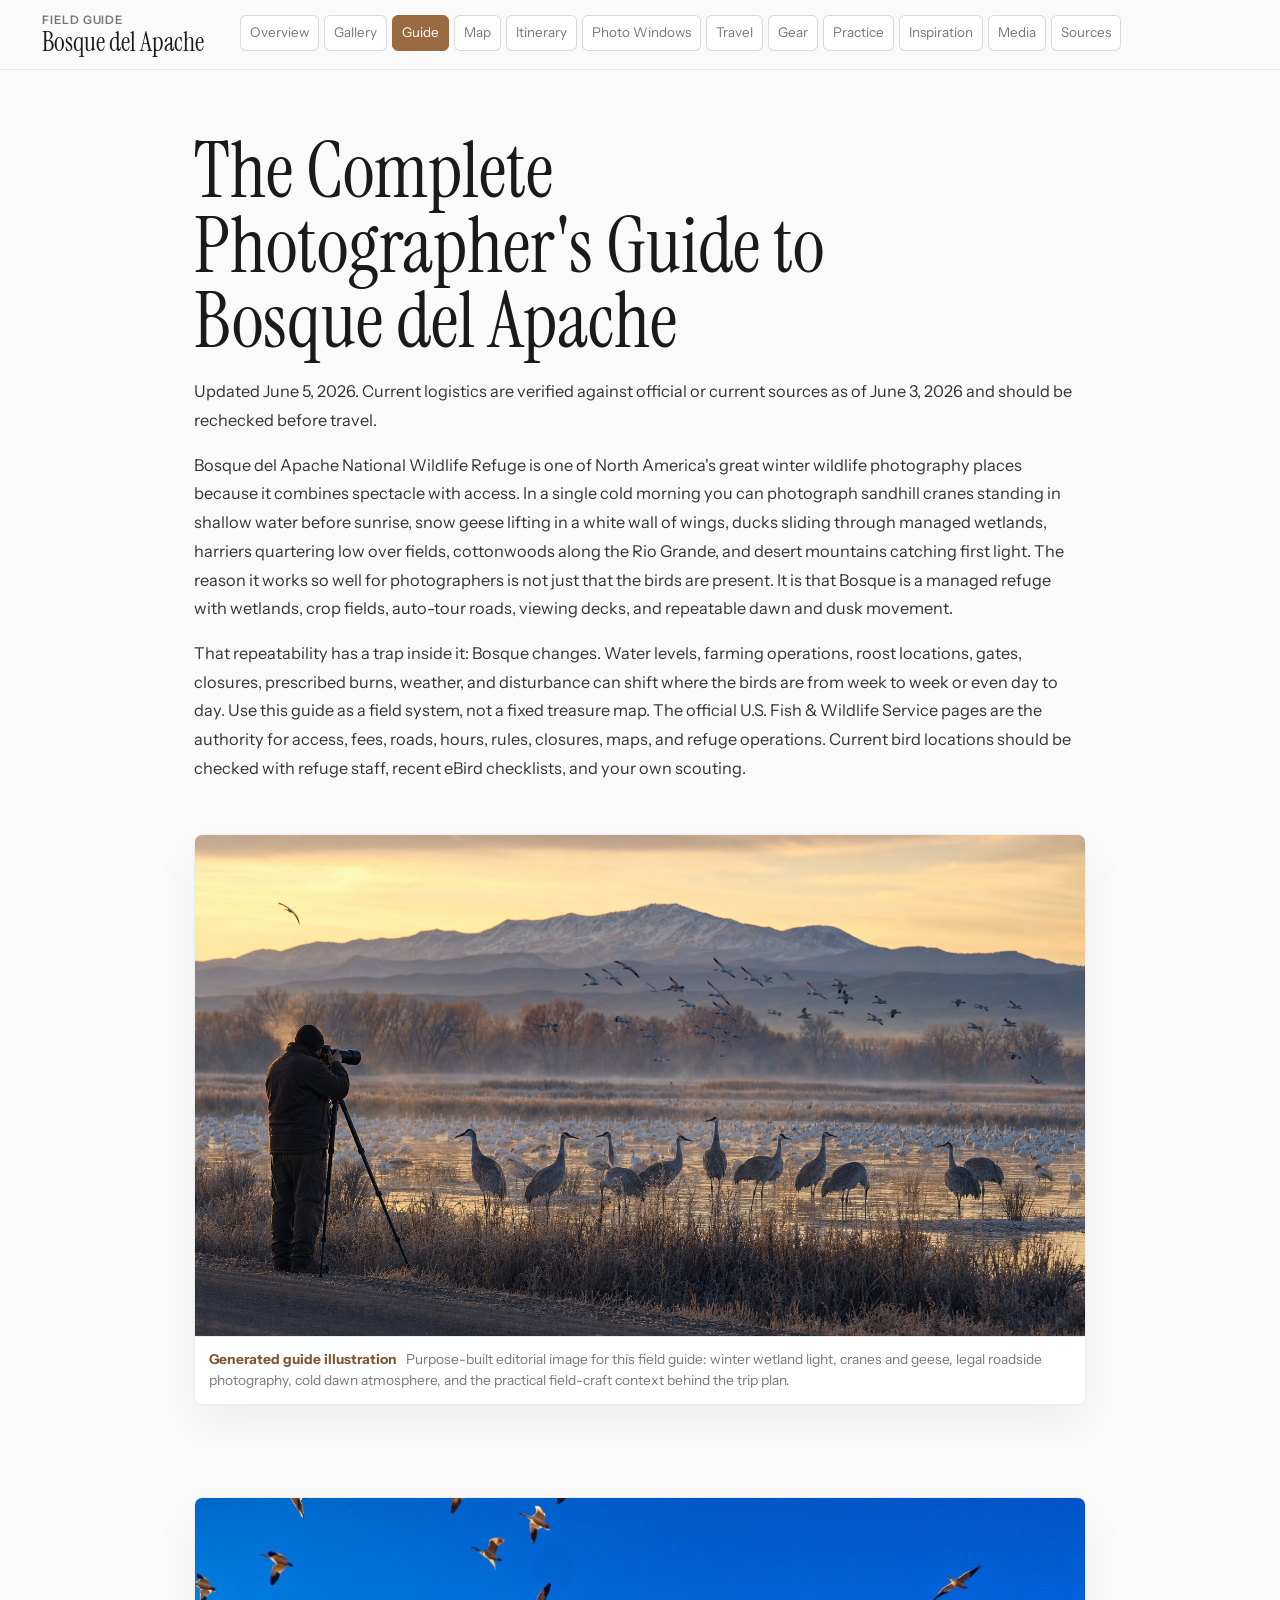
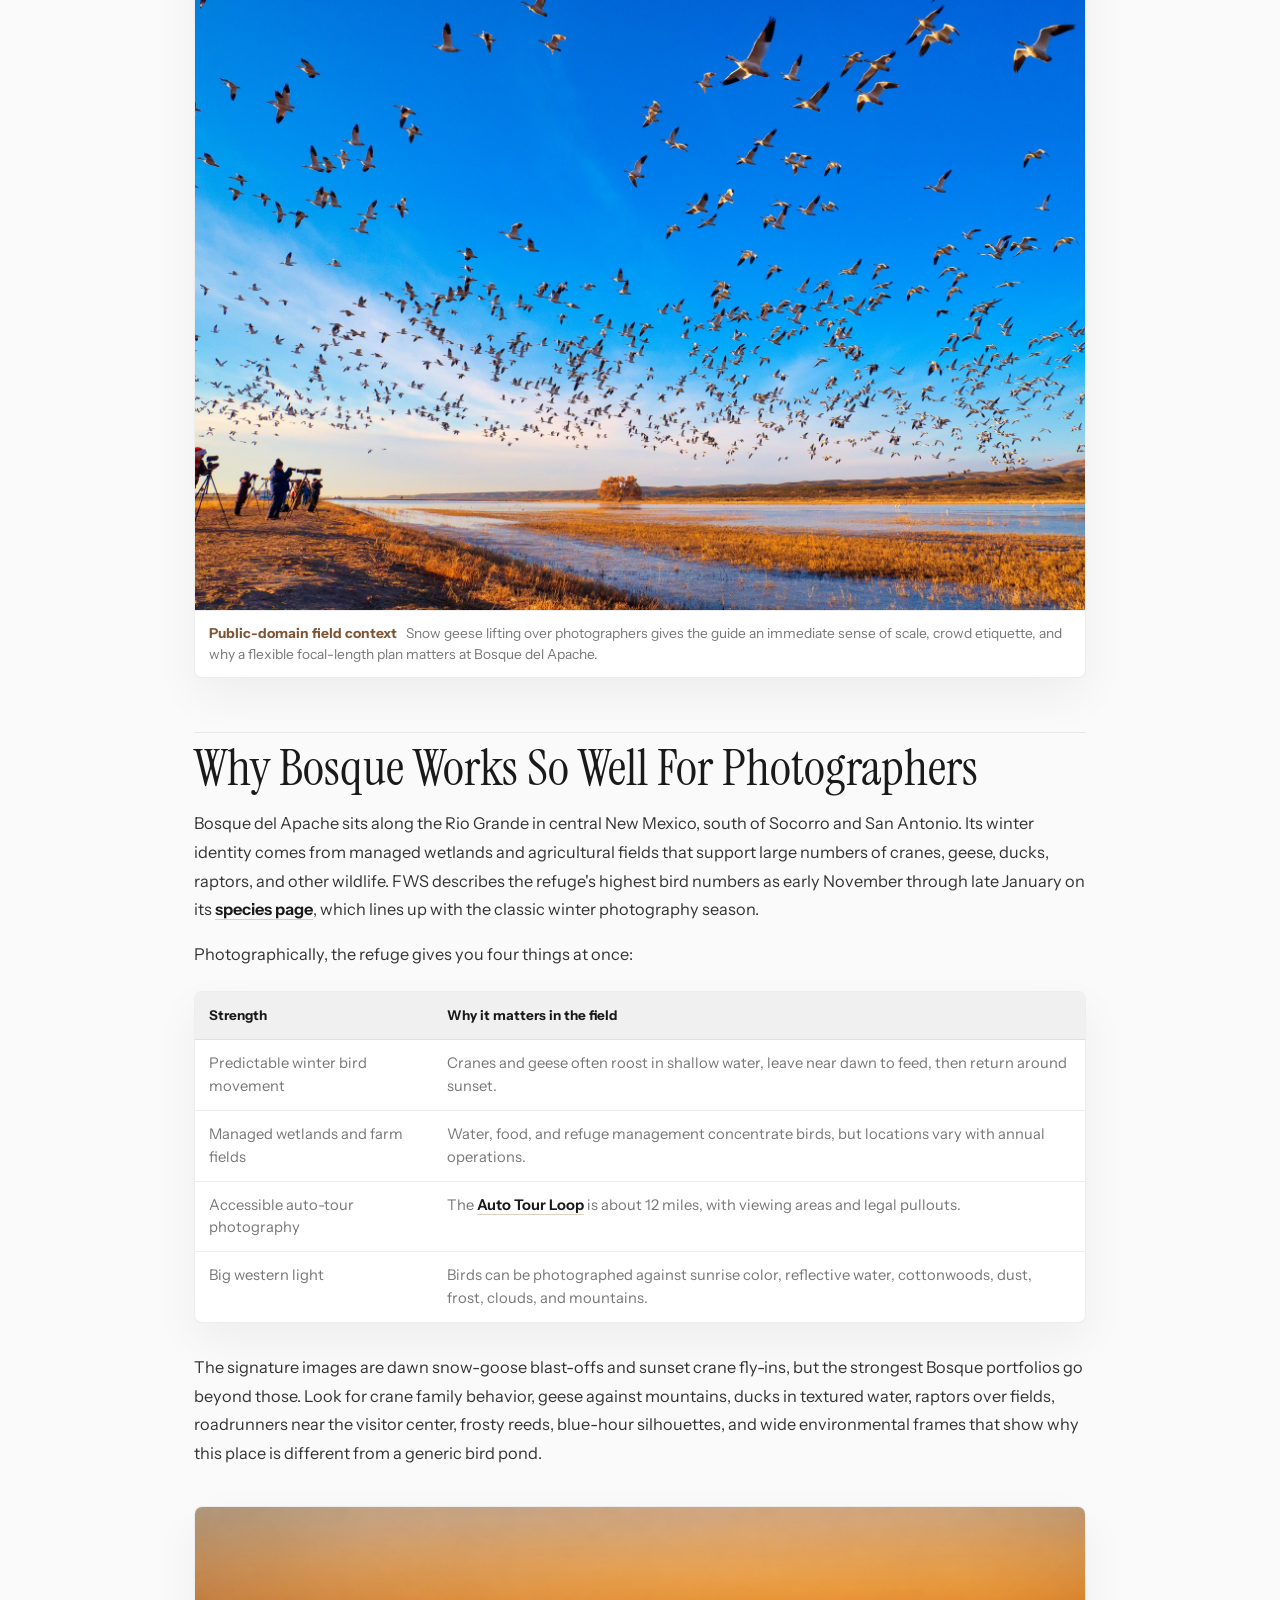
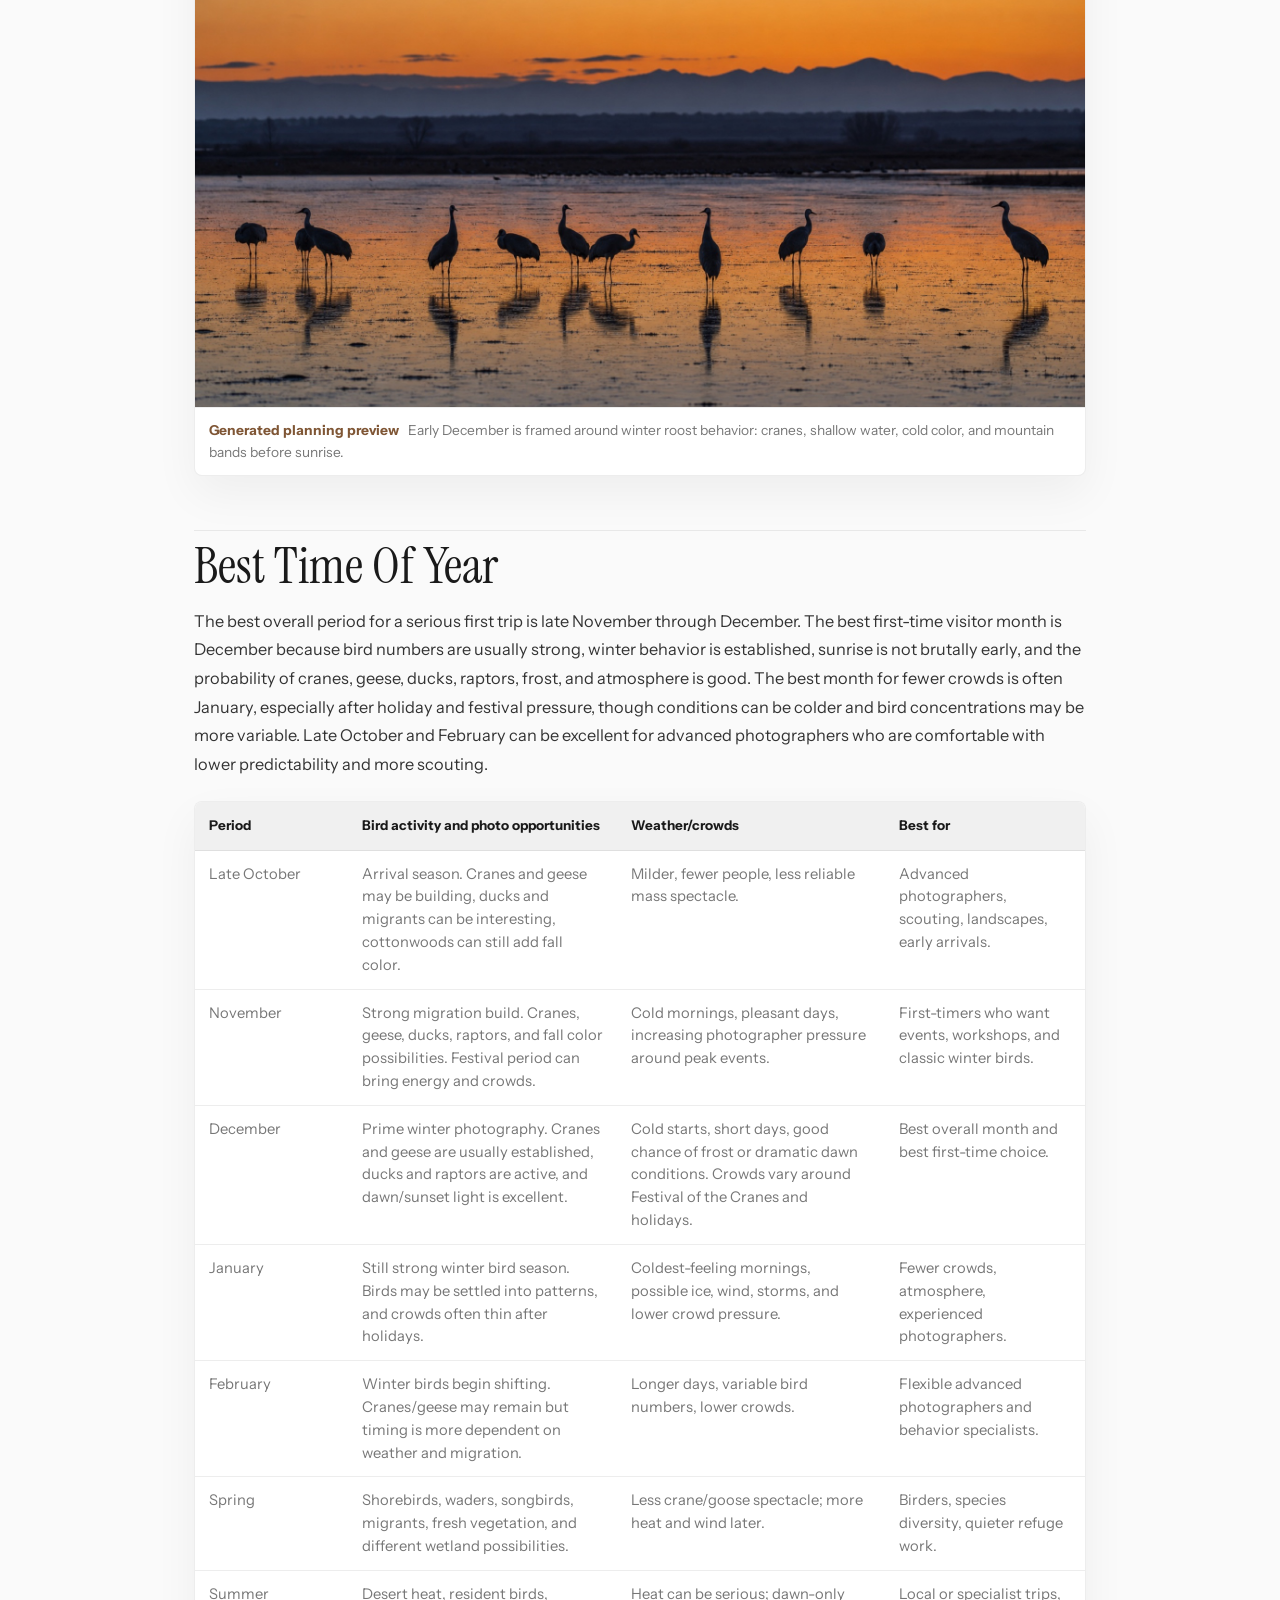
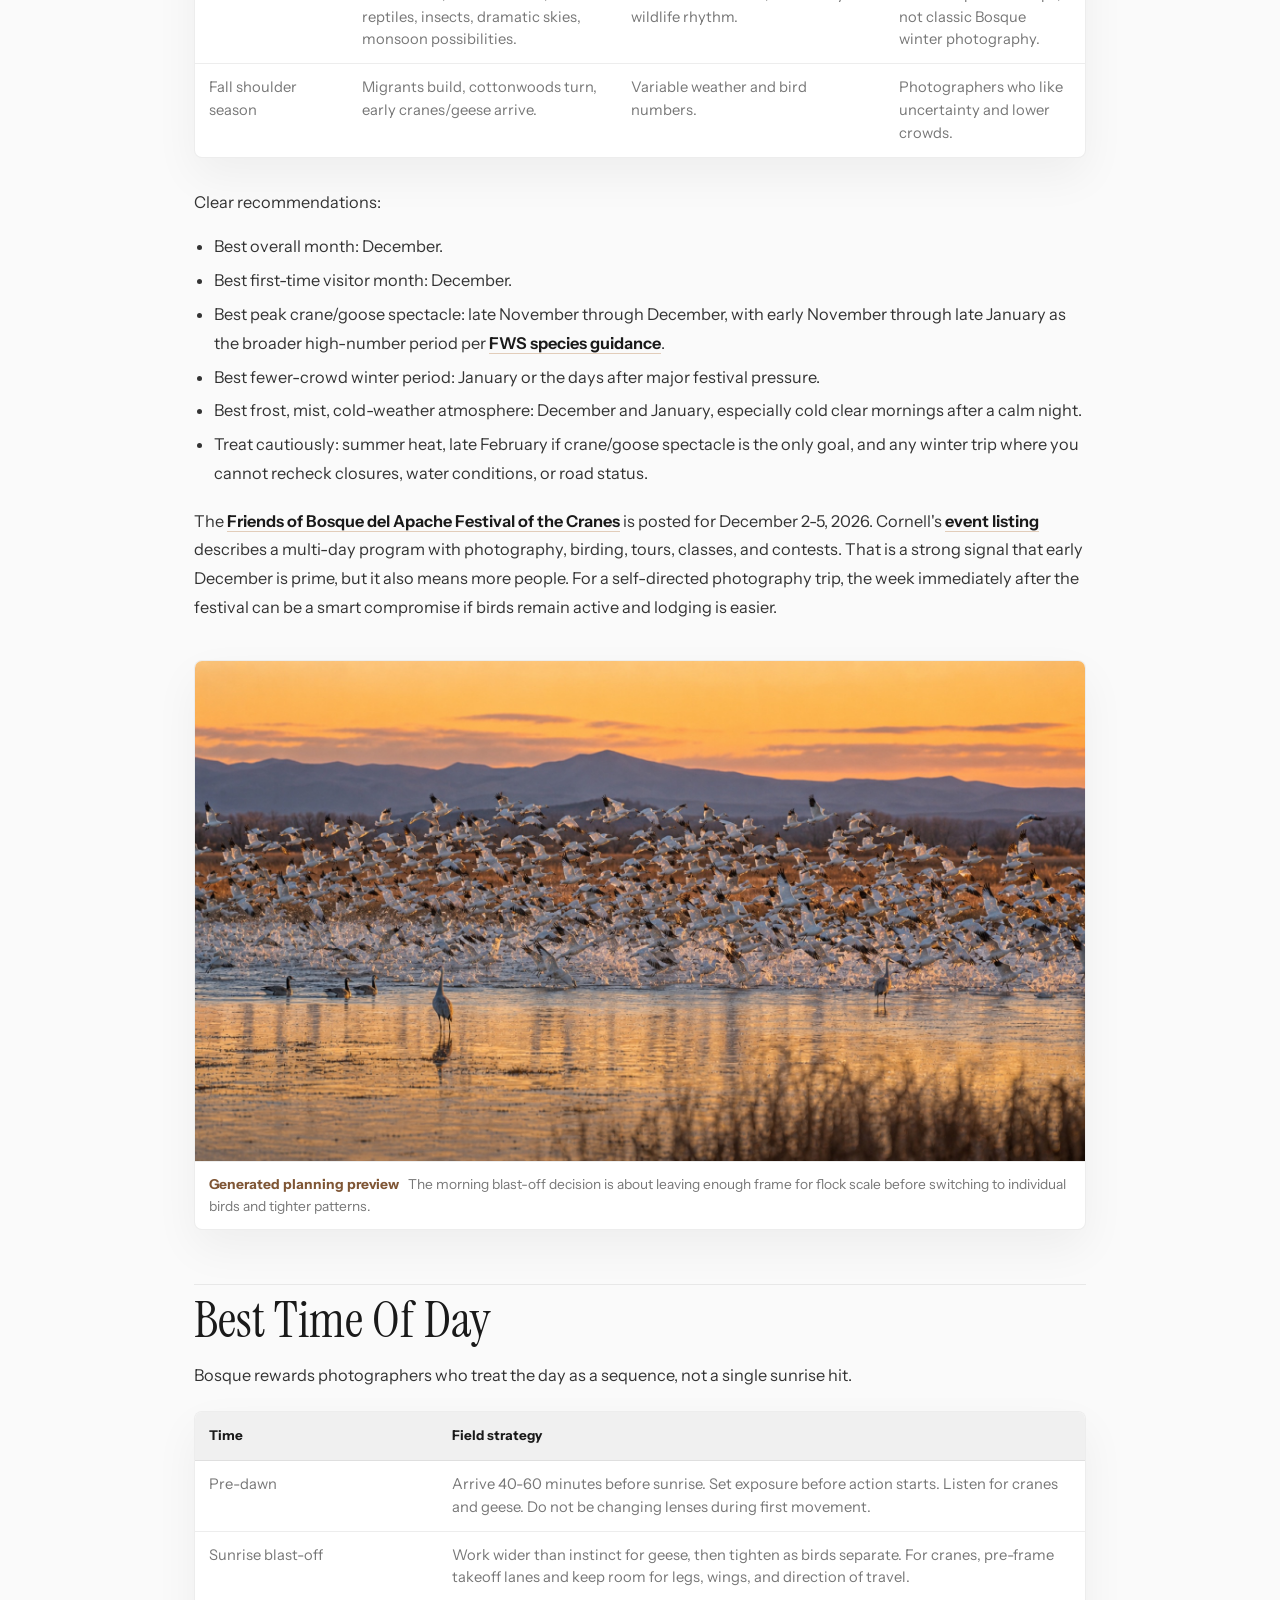
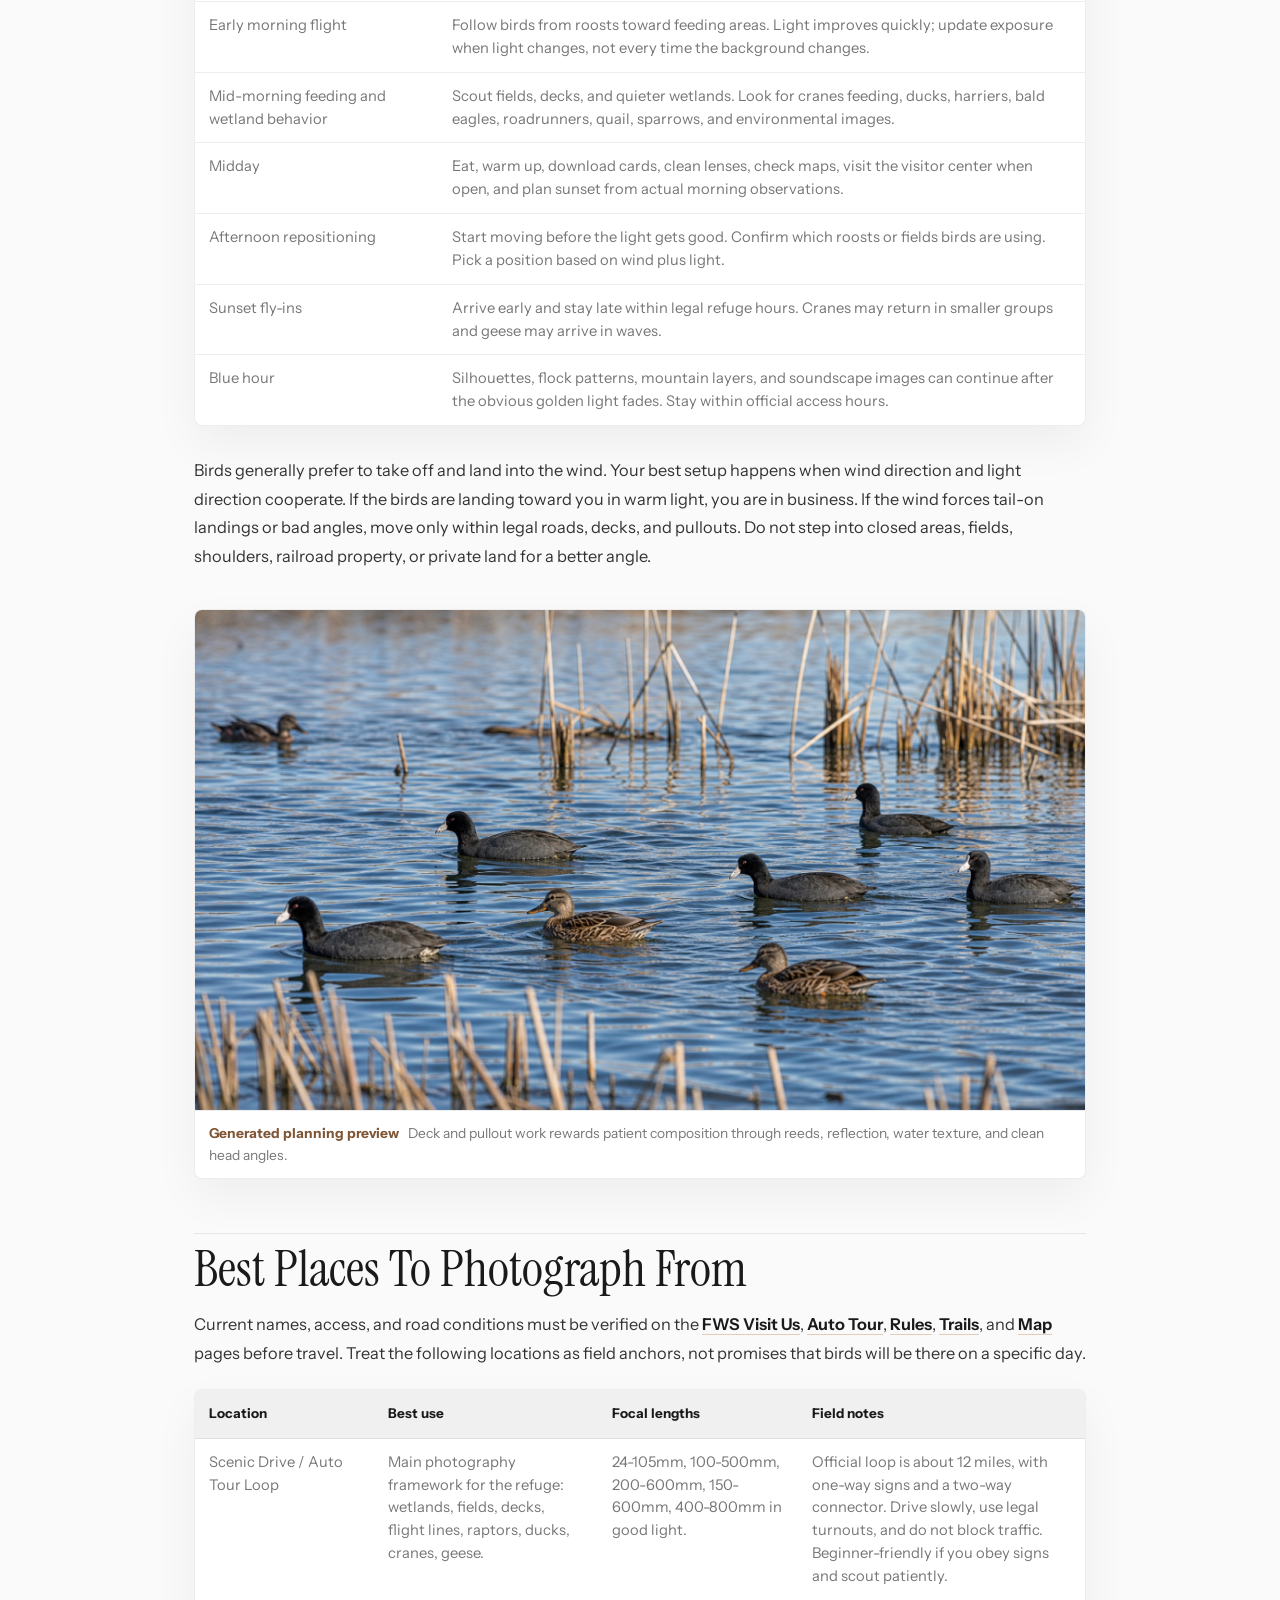
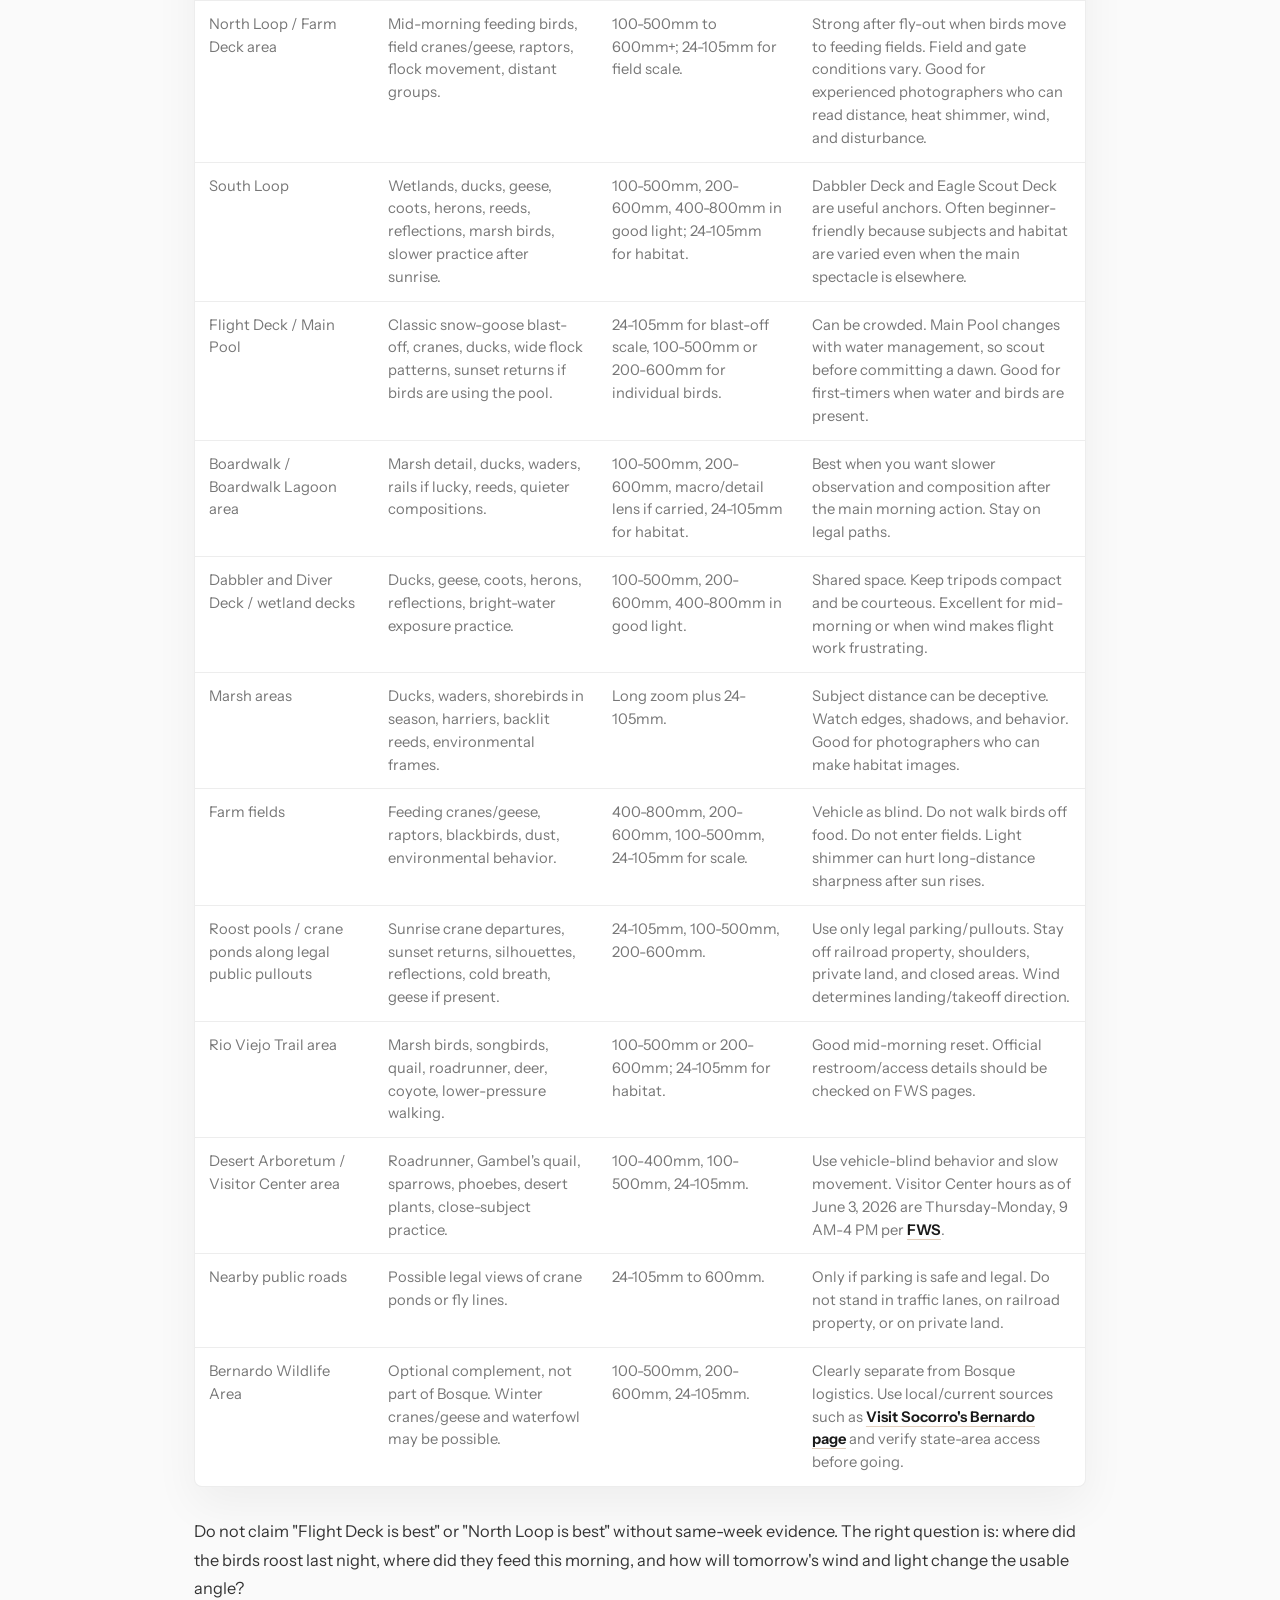
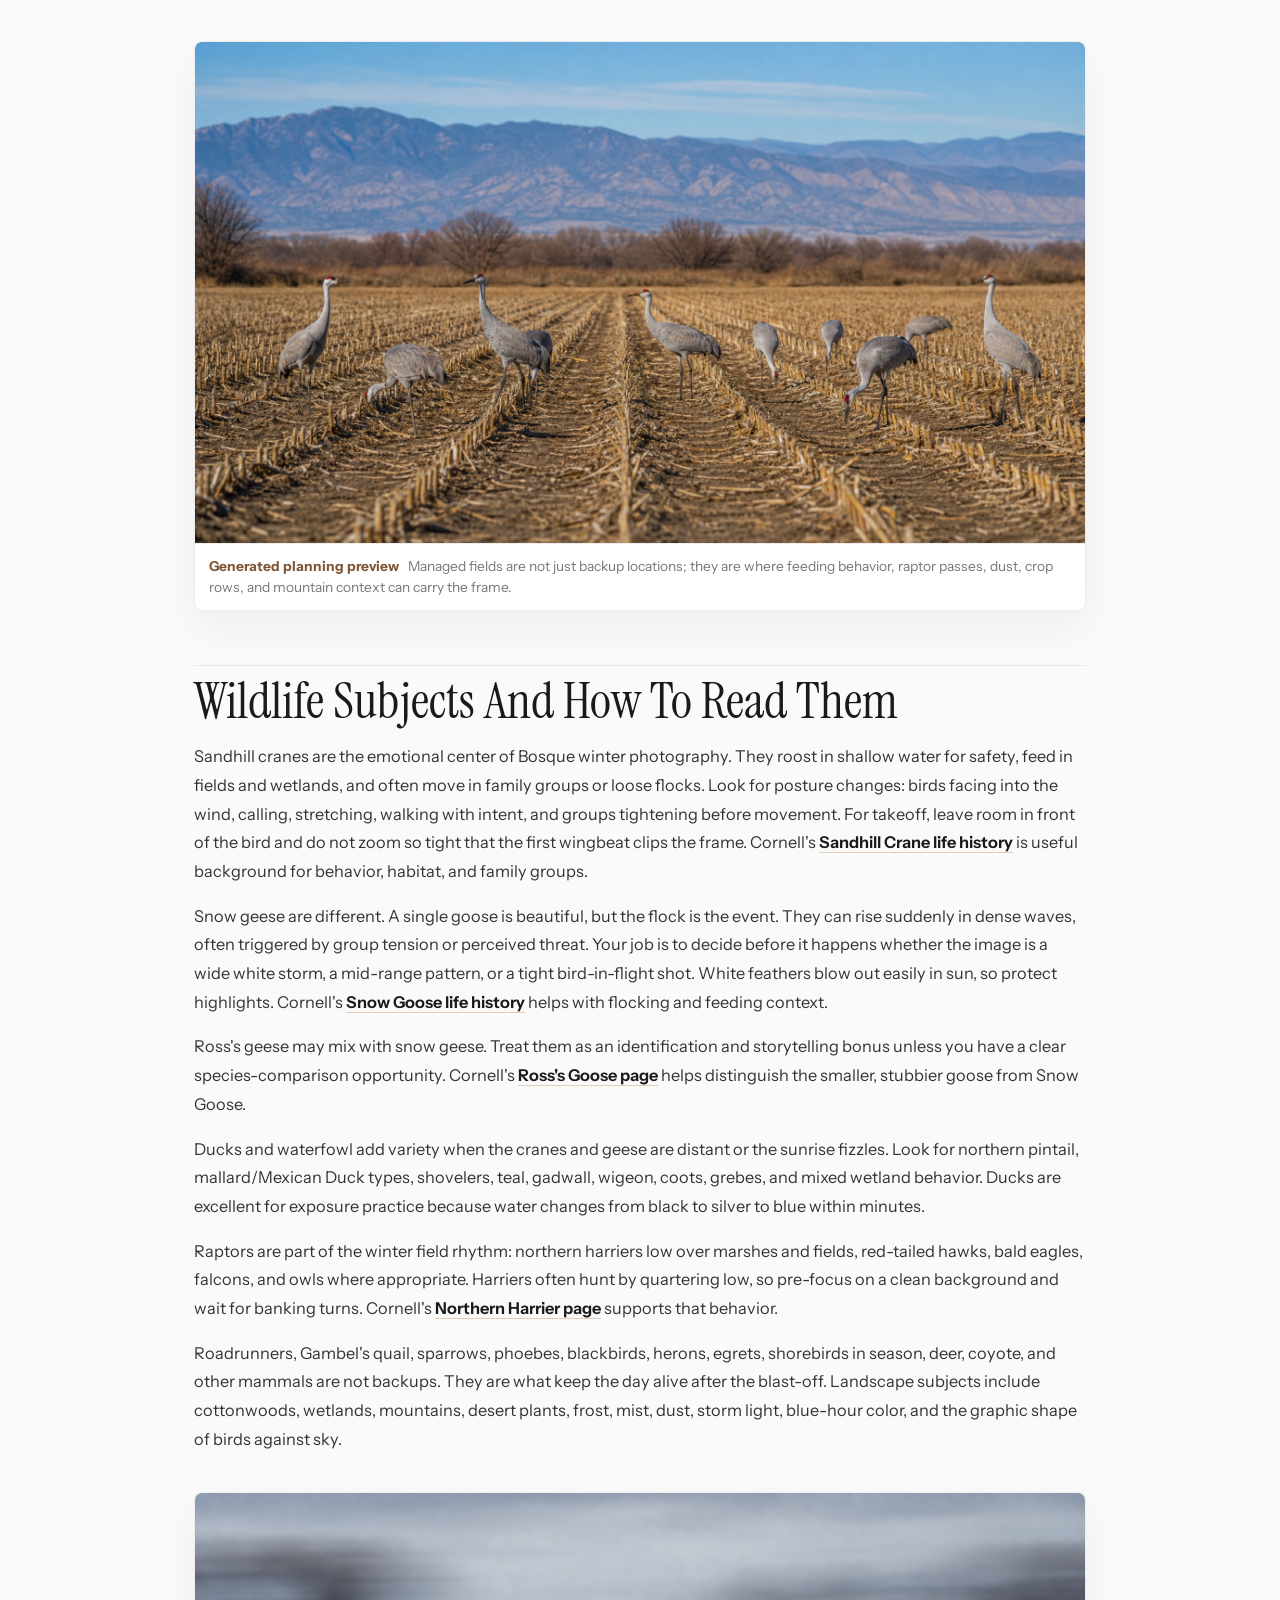
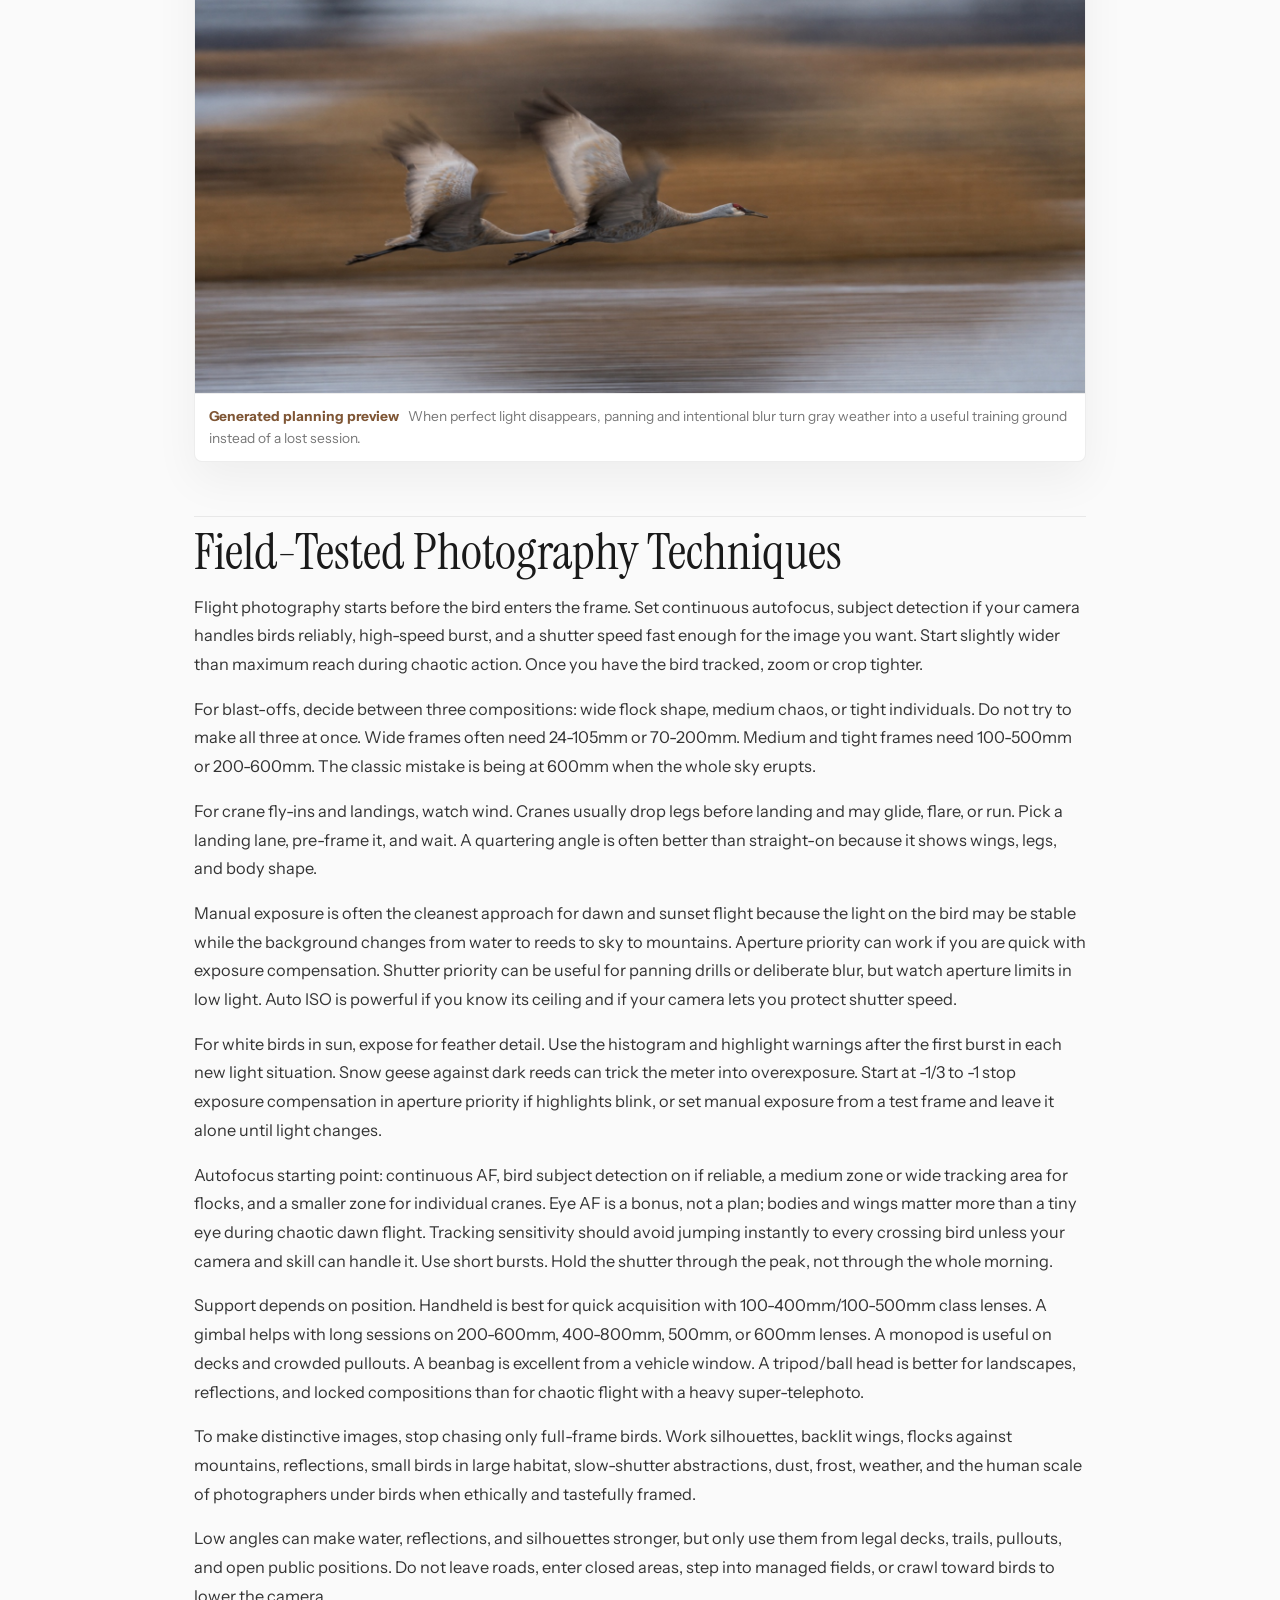
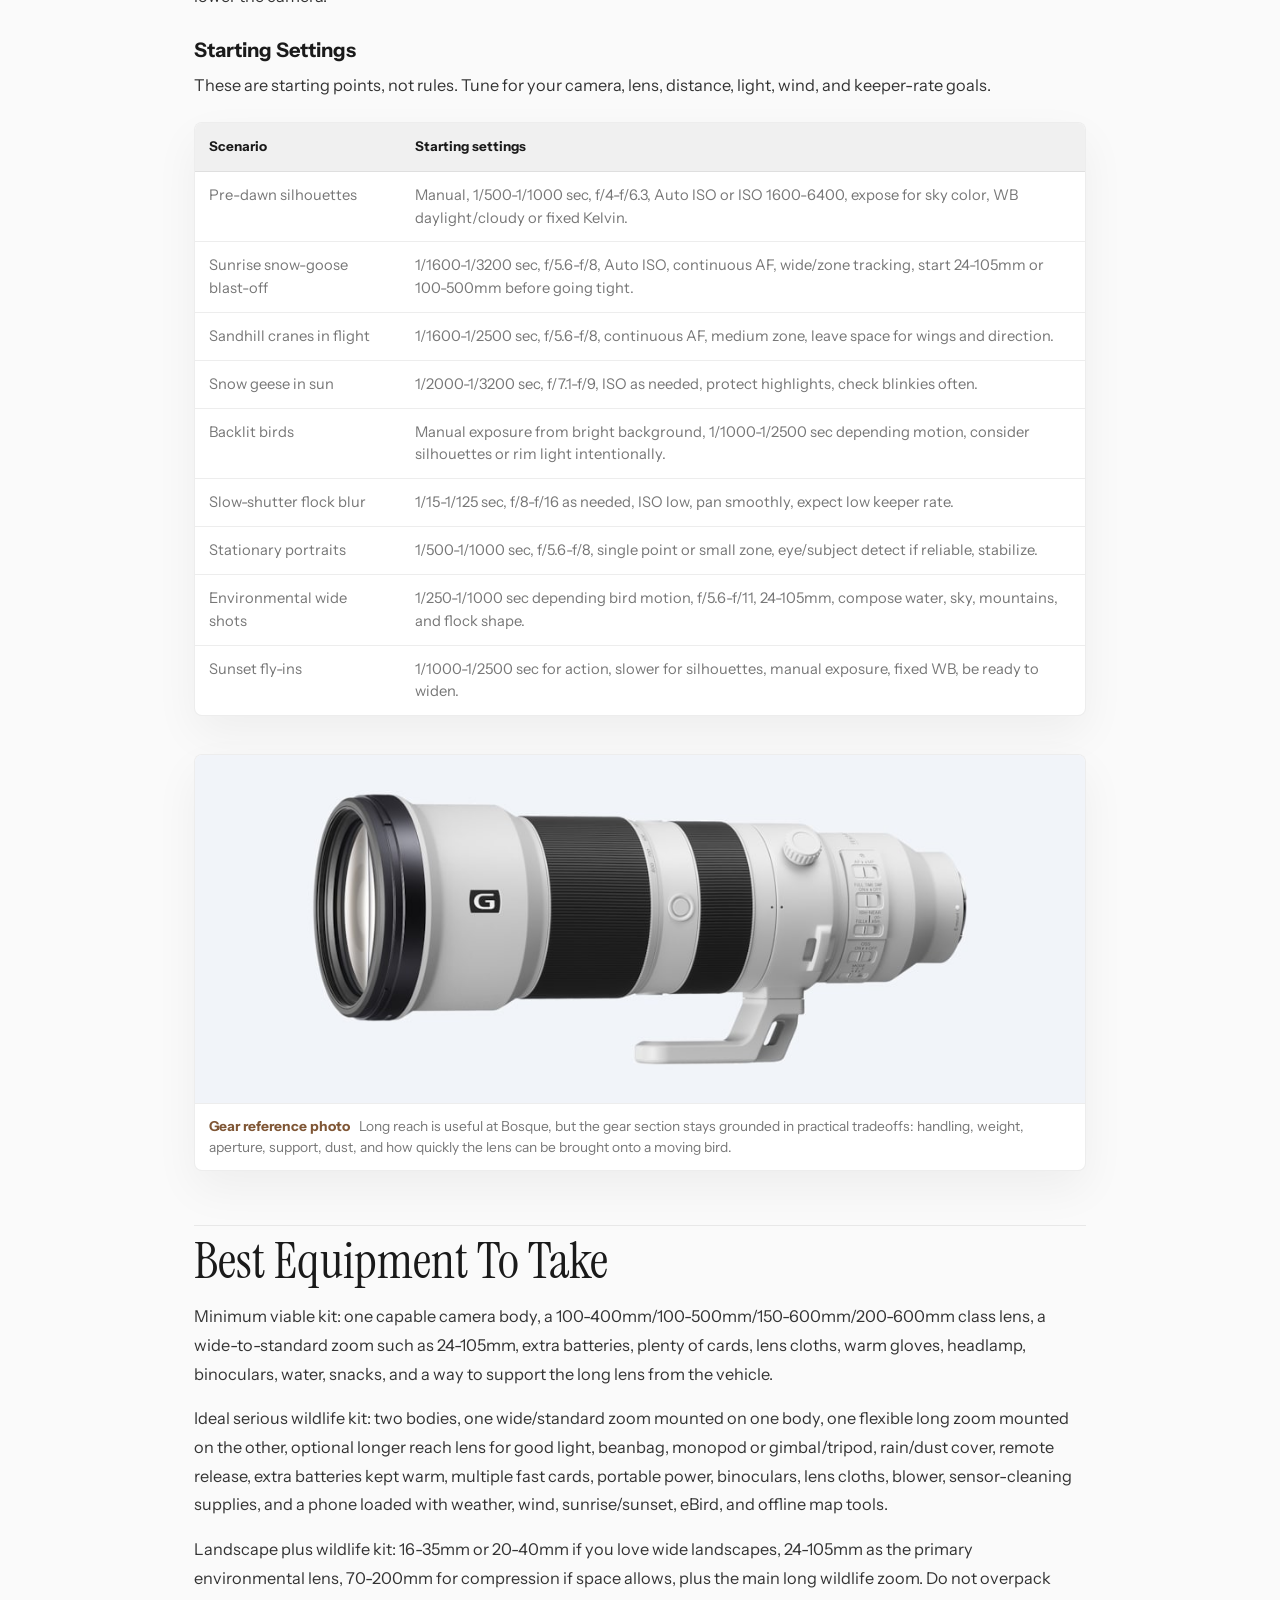
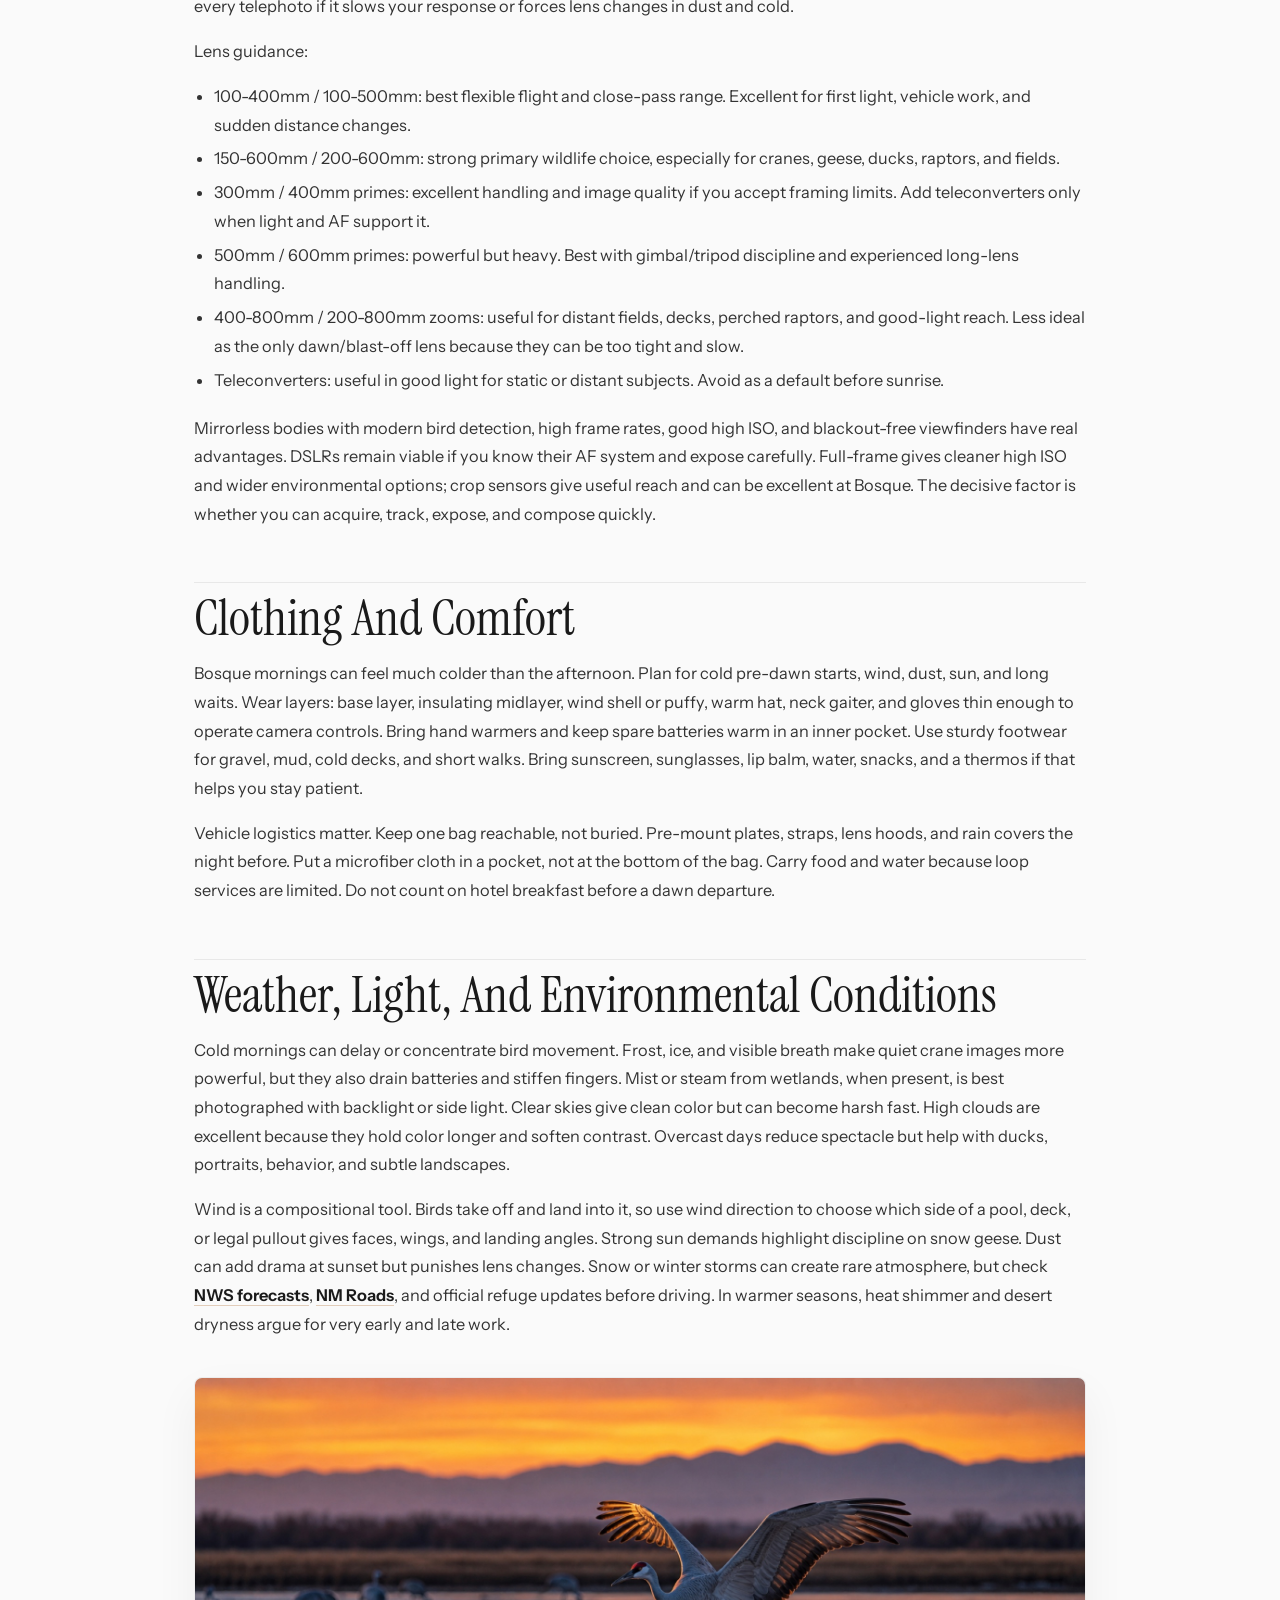
==== commit 99e0d752: "Complete inspiration review fixes" ====
--- a/site/complete-photographers-guide.html
+++ b/site/complete-photographers-guide.html
@@ -14,7 +14,7 @@
 <meta content="Cristiano Pierry" property="og:site_name"/>
 <meta content="https://crispierry.com/projects/bosque-del-apache/assets/snow-geese-gary-stolz-usfws-1800.jpg" property="og:image"/>
 <meta content="Snow geese in wetland habitat at Bosque del Apache" property="og:image:alt"/>
-<meta content="2026-06-03" property="article:modified_time"/>
+<meta content="2026-06-05" property="article:modified_time"/>
 <meta content="summary_large_image" name="twitter:card"/>
 <meta content="The Complete Photographer's Guide to Bosque del Apache" name="twitter:title"/>
 <meta content="A practical field guide to photographing Bosque del Apache for serious amateur and enthusiast photographers." name="twitter:description"/>
@@ -31,7 +31,7 @@
         "headline": "The Complete Photographer's Guide to Bosque del Apache",
         "description": "A practical field guide to photographing Bosque del Apache: best seasons, sunrise and sunset spots, crane and snow goose behavior, gear, settings, ethics, logistics, and itineraries.",
         "image": "https://crispierry.com/projects/bosque-del-apache/assets/snow-geese-gary-stolz-usfws-1800.jpg",
-        "dateModified": "2026-06-03",
+        "dateModified": "2026-06-05",
         "author": {
           "@type": "Person",
           "name": "Cristiano Pierry"
@@ -70,7 +70,7 @@
 </header>
 <main class="guide-page" id="guide-page">
 <article class="guide-article"><div class="guide-prose guide-intro"><h1 id="the-complete-photographers-guide-to-bosque-del-apache">The Complete Photographer's Guide to Bosque del Apache</h1>
-<p>Updated June 3, 2026. Current logistics are verified against official or current sources as of June 3, 2026 and should be rechecked before travel.</p>
+<p>Updated June 5, 2026. Current logistics are verified against official or current sources as of June 3, 2026 and should be rechecked before travel.</p>
 <p>Bosque del Apache National Wildlife Refuge is one of North America's great winter wildlife photography places because it combines spectacle with access. In a single cold morning you can photograph sandhill cranes standing in shallow water before sunrise, snow geese lifting in a white wall of wings, ducks sliding through managed wetlands, harriers quartering low over fields, cottonwoods along the Rio Grande, and desert mountains catching first light. The reason it works so well for photographers is not just that the birds are present. It is that Bosque is a managed refuge with wetlands, crop fields, auto-tour roads, viewing decks, and repeatable dawn and dusk movement.</p>
 <p>That repeatability has a trap inside it: Bosque changes. Water levels, farming operations, roost locations, gates, closures, prescribed burns, weather, and disturbance can shift where the birds are from week to week or even day to day. Use this guide as a field system, not a fixed treasure map. The official U.S. Fish &amp; Wildlife Service pages are the authority for access, fees, roads, hours, rules, closures, maps, and refuge operations. Current bird locations should be checked with refuge staff, recent eBird checklists, and your own scouting.</p>
 </div><figure class="guide-figure guide-hero-figure"><img alt="Generated editorial guide hero showing a winter photographer at Bosque del Apache with cranes, geese, wetlands, dawn mist, and distant mountains" decoding="async" height="941" loading="eager" src="./assets/generated/guide/guide-field-hero.jpg" width="1672"/><figcaption><span>Generated guide illustration</span> Purpose-built editorial image for this field guide: winter wetland light, cranes and geese, legal roadside photography, cold dawn atmosphere, and the practical field-craft context behind the trip plan.</figcaption></figure><div class="guide-prose"><figure class="guide-figure"><img alt="Snow geese flying over photographers at Bosque del Apache" decoding="async" height="1440" loading="lazy" src="./assets/snow-geese-flyout-lynne-braden-usfws-1800.jpg" width="1800"/><figcaption><span>Public-domain field context</span> Snow geese lifting over photographers gives the guide an immediate sense of scale, crowd etiquette, and why a flexible focal-length plan matters at Bosque del Apache.</figcaption></figure><h2 id="why-bosque-works-so-well-for-photographers">Why Bosque Works So Well For Photographers</h2>
@@ -103,7 +103,7 @@
 </tbody>
 </table>
 <p>The signature images are dawn snow-goose blast-offs and sunset crane fly-ins, but the strongest Bosque portfolios go beyond those. Look for crane family behavior, geese against mountains, ducks in textured water, raptors over fields, roadrunners near the visitor center, frosty reeds, blue-hour silhouettes, and wide environmental frames that show why this place is different from a generic bird pond.</p>
-<figure class="guide-figure"><img alt="Generated standalone planning preview of cranes in shallow water before sunrise at Bosque del Apache" decoding="async" height="247" loading="lazy" src="./assets/generated/gallery-standalone/crane-roost-dawn-01.jpg" width="1024"/><figcaption><span>Generated planning preview</span> Early December is framed around winter roost behavior: cranes, shallow water, cold color, and mountain bands before sunrise.</figcaption></figure><h2 id="best-time-of-year">Best Time Of Year</h2>
+<figure class="guide-figure"><img alt="Generated 1080p planning image of cranes in shallow water before sunrise at Bosque del Apache" decoding="async" height="1080" loading="lazy" src="./assets/generated/gallery-hd/crane-roost-dawn-01.jpg" width="1920"/><figcaption><span>Generated planning preview</span> Early December is framed around winter roost behavior: cranes, shallow water, cold color, and mountain bands before sunrise.</figcaption></figure><h2 id="best-time-of-year">Best Time Of Year</h2>
 <p>The best overall period for a serious first trip is late November through December. The best first-time visitor month is December because bird numbers are usually strong, winter behavior is established, sunrise is not brutally early, and the probability of cranes, geese, ducks, raptors, frost, and atmosphere is good. The best month for fewer crowds is often January, especially after holiday and festival pressure, though conditions can be colder and bird concentrations may be more variable. Late October and February can be excellent for advanced photographers who are comfortable with lower predictability and more scouting.</p>
 <table>
 <thead>
@@ -175,7 +175,7 @@
 <li>Treat cautiously: summer heat, late February if crane/goose spectacle is the only goal, and any winter trip where you cannot recheck closures, water conditions, or road status.</li>
 </ul>
 <p>The <a href="https://friendsofbosquedelapache.org/festival/">Friends of Bosque del Apache Festival of the Cranes</a> is posted for December 2-5, 2026. Cornell's <a href="https://www.allaboutbirds.org/news/event/festival-of-the-cranes/">event listing</a> describes a multi-day program with photography, birding, tours, classes, and contests. That is a strong signal that early December is prime, but it also means more people. For a self-directed photography trip, the week immediately after the festival can be a smart compromise if birds remain active and lodging is easier.</p>
-<figure class="guide-figure"><img alt="Generated standalone planning preview of a snow goose blast-off over Bosque del Apache water" decoding="async" height="321" loading="lazy" src="./assets/generated/gallery-standalone/snow-goose-blastoff-03.jpg" width="772"/><figcaption><span>Generated planning preview</span> The morning blast-off decision is about leaving enough frame for flock scale before switching to individual birds and tighter patterns.</figcaption></figure><h2 id="best-time-of-day">Best Time Of Day</h2>
+<figure class="guide-figure"><img alt="Generated 1080p planning image of a snow goose blast-off over Bosque del Apache water" decoding="async" height="1080" loading="lazy" src="./assets/generated/gallery-hd/snow-goose-blastoff-03.jpg" width="1920"/><figcaption><span>Generated planning preview</span> The morning blast-off decision is about leaving enough frame for flock scale before switching to individual birds and tighter patterns.</figcaption></figure><h2 id="best-time-of-day">Best Time Of Day</h2>
 <p>Bosque rewards photographers who treat the day as a sequence, not a single sunrise hit.</p>
 <table>
 <thead>
@@ -220,7 +220,7 @@
 </tbody>
 </table>
 <p>Birds generally prefer to take off and land into the wind. Your best setup happens when wind direction and light direction cooperate. If the birds are landing toward you in warm light, you are in business. If the wind forces tail-on landings or bad angles, move only within legal roads, decks, and pullouts. Do not step into closed areas, fields, shoulders, railroad property, or private land for a better angle.</p>
-<figure class="guide-figure"><img alt="Generated standalone planning preview of wetland deck bird photography through reeds" decoding="async" height="321" loading="lazy" src="./assets/generated/gallery-standalone/wetland-deck-02.jpg" width="761"/><figcaption><span>Generated planning preview</span> Deck and pullout work rewards patient composition through reeds, reflection, water texture, and clean head angles.</figcaption></figure><h2 id="best-places-to-photograph-from">Best Places To Photograph From</h2>
+<figure class="guide-figure"><img alt="Generated 1080p planning image of wetland deck bird photography through reeds" decoding="async" height="1080" loading="lazy" src="./assets/generated/gallery-hd/wetland-deck-02.jpg" width="1920"/><figcaption><span>Generated planning preview</span> Deck and pullout work rewards patient composition through reeds, reflection, water texture, and clean head angles.</figcaption></figure><h2 id="best-places-to-photograph-from">Best Places To Photograph From</h2>
 <p>Current names, access, and road conditions must be verified on the <a href="https://www.fws.gov/refuge/bosque-del-apache/visit-us">FWS Visit Us</a>, <a href="https://www.fws.gov/refuge/bosque-del-apache/visit-us/activities/auto-tour">Auto Tour</a>, <a href="https://www.fws.gov/refuge/bosque-del-apache/visit-us/rules-policies">Rules</a>, <a href="https://www.fws.gov/refuge/bosque-del-apache/visit-us/trails">Trails</a>, and <a href="https://www.fws.gov/refuge/bosque-del-apache/map">Map</a> pages before travel. Treat the following locations as field anchors, not promises that birds will be there on a specific day.</p>
 <table>
 <thead>
@@ -313,14 +313,14 @@
 </tbody>
 </table>
 <p>Do not claim "Flight Deck is best" or "North Loop is best" without same-week evidence. The right question is: where did the birds roost last night, where did they feed this morning, and how will tomorrow's wind and light change the usable angle?</p>
-<figure class="guide-figure"><img alt="Generated standalone planning preview of cranes feeding in managed farm fields at Bosque del Apache" decoding="async" height="247" loading="lazy" src="./assets/generated/gallery-standalone/farm-field-feeding-01.jpg" width="1024"/><figcaption><span>Generated planning preview</span> Managed fields are not just backup locations; they are where feeding behavior, raptor passes, dust, crop rows, and mountain context can carry the frame.</figcaption></figure><h2 id="wildlife-subjects-and-how-to-read-them">Wildlife Subjects And How To Read Them</h2>
+<figure class="guide-figure"><img alt="Generated 1080p planning image of cranes feeding in managed farm fields at Bosque del Apache" decoding="async" height="1080" loading="lazy" src="./assets/generated/gallery-hd/farm-field-feeding-01.jpg" width="1920"/><figcaption><span>Generated planning preview</span> Managed fields are not just backup locations; they are where feeding behavior, raptor passes, dust, crop rows, and mountain context can carry the frame.</figcaption></figure><h2 id="wildlife-subjects-and-how-to-read-them">Wildlife Subjects And How To Read Them</h2>
 <p>Sandhill cranes are the emotional center of Bosque winter photography. They roost in shallow water for safety, feed in fields and wetlands, and often move in family groups or loose flocks. Look for posture changes: birds facing into the wind, calling, stretching, walking with intent, and groups tightening before movement. For takeoff, leave room in front of the bird and do not zoom so tight that the first wingbeat clips the frame. Cornell's <a href="https://www.allaboutbirds.org/guide/Sandhill_Crane/lifehistory">Sandhill Crane life history</a> is useful background for behavior, habitat, and family groups.</p>
 <p>Snow geese are different. A single goose is beautiful, but the flock is the event. They can rise suddenly in dense waves, often triggered by group tension or perceived threat. Your job is to decide before it happens whether the image is a wide white storm, a mid-range pattern, or a tight bird-in-flight shot. White feathers blow out easily in sun, so protect highlights. Cornell's <a href="https://www.allaboutbirds.org/guide/Snow_Goose/lifehistory">Snow Goose life history</a> helps with flocking and feeding context.</p>
 <p>Ross's geese may mix with snow geese. Treat them as an identification and storytelling bonus unless you have a clear species-comparison opportunity. Cornell's <a href="https://www.allaboutbirds.org/guide/Rosss_Goose/lifehistory">Ross's Goose page</a> helps distinguish the smaller, stubbier goose from Snow Goose.</p>
 <p>Ducks and waterfowl add variety when the cranes and geese are distant or the sunrise fizzles. Look for northern pintail, mallard/Mexican Duck types, shovelers, teal, gadwall, wigeon, coots, grebes, and mixed wetland behavior. Ducks are excellent for exposure practice because water changes from black to silver to blue within minutes.</p>
 <p>Raptors are part of the winter field rhythm: northern harriers low over marshes and fields, red-tailed hawks, bald eagles, falcons, and owls where appropriate. Harriers often hunt by quartering low, so pre-focus on a clean background and wait for banking turns. Cornell's <a href="https://www.allaboutbirds.org/guide/Northern_Harrier/lifehistory">Northern Harrier page</a> supports that behavior.</p>
 <p>Roadrunners, Gambel's quail, sparrows, phoebes, blackbirds, herons, egrets, shorebirds in season, deer, coyote, and other mammals are not backups. They are what keep the day alive after the blast-off. Landscape subjects include cottonwoods, wetlands, mountains, desert plants, frost, mist, dust, storm light, blue-hour color, and the graphic shape of birds against sky.</p>
-<figure class="guide-figure"><img alt="Generated standalone planning preview of intentional motion blur for birds at Bosque del Apache" decoding="async" height="321" loading="lazy" src="./assets/generated/gallery-standalone/weather-motion-fallback-03.jpg" width="772"/><figcaption><span>Generated planning preview</span> When perfect light disappears, panning and intentional blur turn gray weather into a useful training ground instead of a lost session.</figcaption></figure><h2 id="field-tested-photography-techniques">Field-Tested Photography Techniques</h2>
+<figure class="guide-figure"><img alt="Generated 1080p planning image of intentional motion blur for birds at Bosque del Apache" decoding="async" height="1080" loading="lazy" src="./assets/generated/gallery-hd/weather-motion-fallback-03.jpg" width="1920"/><figcaption><span>Generated planning preview</span> When perfect light disappears, panning and intentional blur turn gray weather into a useful training ground instead of a lost session.</figcaption></figure><h2 id="field-tested-photography-techniques">Field-Tested Photography Techniques</h2>
 <p>Flight photography starts before the bird enters the frame. Set continuous autofocus, subject detection if your camera handles birds reliably, high-speed burst, and a shutter speed fast enough for the image you want. Start slightly wider than maximum reach during chaotic action. Once you have the bird tracked, zoom or crop tighter.</p>
 <p>For blast-offs, decide between three compositions: wide flock shape, medium chaos, or tight individuals. Do not try to make all three at once. Wide frames often need 24-105mm or 70-200mm. Medium and tight frames need 100-500mm or 200-600mm. The classic mistake is being at 600mm when the whole sky erupts.</p>
 <p>For crane fly-ins and landings, watch wind. Cranes usually drop legs before landing and may glide, flare, or run. Pick a landing lane, pre-frame it, and wait. A quartering angle is often better than straight-on because it shows wings, legs, and body shape.</p>
@@ -398,7 +398,7 @@
 <h2 id="weather-light-and-environmental-conditions">Weather, Light, And Environmental Conditions</h2>
 <p>Cold mornings can delay or concentrate bird movement. Frost, ice, and visible breath make quiet crane images more powerful, but they also drain batteries and stiffen fingers. Mist or steam from wetlands, when present, is best photographed with backlight or side light. Clear skies give clean color but can become harsh fast. High clouds are excellent because they hold color longer and soften contrast. Overcast days reduce spectacle but help with ducks, portraits, behavior, and subtle landscapes.</p>
 <p>Wind is a compositional tool. Birds take off and land into it, so use wind direction to choose which side of a pool, deck, or legal pullout gives faces, wings, and landing angles. Strong sun demands highlight discipline on snow geese. Dust can add drama at sunset but punishes lens changes. Snow or winter storms can create rare atmosphere, but check <a href="https://forecast.weather.gov/MapClick.php?lat=34.0485&amp;lon=-106.8934">NWS forecasts</a>, <a href="https://www.nmroads.com/">NM Roads</a>, and official refuge updates before driving. In warmer seasons, heat shimmer and desert dryness argue for very early and late work.</p>
-<figure class="guide-figure"><img alt="Generated standalone planning preview of cranes landing in evening light at Bosque del Apache" decoding="async" height="326" loading="lazy" src="./assets/generated/gallery-standalone/crane-evening-return-04.jpg" width="761"/><figcaption><span>Generated planning preview</span> The day-by-day plan works best when each session has a chosen landing lane, backup position, and visual intention before the light peaks.</figcaption></figure><h2 id="field-strategy-and-itineraries">Field Strategy And Itineraries</h2>
+<figure class="guide-figure"><img alt="Generated 1080p planning image of cranes landing in evening light at Bosque del Apache" decoding="async" height="1080" loading="lazy" src="./assets/generated/gallery-hd/crane-evening-return-04.jpg" width="1920"/><figcaption><span>Generated planning preview</span> The day-by-day plan works best when each session has a chosen landing lane, backup position, and visual intention before the light peaks.</figcaption></figure><h2 id="field-strategy-and-itineraries">Field Strategy And Itineraries</h2>
 <p>One-day plan: arrive before dawn at the currently strongest roost, not the most famous deck. Shoot sunrise until movement fades. Drive the loop slowly after fly-out, noting feeding fields, wetland activity, raptors, and where photographers are gathering. Visit the visitor center when open for staff intel. Eat and rest midday. Return to the best roost or staging area 60-90 minutes before sunset. Review images after dinner and write down tomorrow's wind/light plan.</p>
 <p>Two-day plan: use Day 1 for broad scouting and one classic sunrise/sunset attempt. Use Day 2 to repeat the most active roost with better positioning. If Day 1 was geese at Flight Deck, make Day 2 crane-focused at a legal crane-pool pullout, or vice versa.</p>
 <p>Three-day plan: Day 1 learn the loop and identify roosts. Day 2 optimize for the strongest dawn and scout fields mid-morning. Day 3 make a deliberate portfolio: one wide spectacle, one crane behavior sequence, one duck/wetland set, one raptor or road runner, one landscape/atmosphere image.</p>
@@ -473,7 +473,7 @@
 <p>Best trip length: three days is the minimum for serious photography; five days is much better because it lets you learn patterns, repeat productive spots, and survive a bad-weather morning.</p>
 <h2 id="common-mistakes">Common Mistakes</h2>
 <p>Arriving too late. Ignoring wind. Standing in pretty light but with birds landing away from you. Accidentally using 1/250 sec when you meant 1/2500 sec. Blowing highlights on snow geese. Overusing 600mm when the better frame is 100mm. Ignoring habitat. Leaving after sunrise before feeding behavior begins. Following crowds blindly. Dressing for the afternoon instead of the pre-dawn wind. Forgetting to check official refuge updates. Blocking roads or crowding birds. Reviewing the back of the camera during peak action. Running out of card space or batteries. Waiting until the trip to practice flight tracking.</p>
-<figure class="guide-figure"><img alt="Generated standalone planning preview of a desert-edge wildlife detail at Bosque del Apache" decoding="async" height="247" loading="lazy" src="./assets/generated/gallery-standalone/desert-edge-details-01.jpg" width="1024"/><figcaption><span>Generated planning preview</span> The shot list should leave room for quiet desert-edge frames after the morning spectacle, especially when the best image is small, still, and easy to miss.</figcaption></figure><h2 id="shot-list">Shot List</h2>
+<figure class="guide-figure"><img alt="Generated 1080p planning image of a desert-edge wildlife detail at Bosque del Apache" decoding="async" height="1080" loading="lazy" src="./assets/generated/gallery-hd/desert-edge-details-01.jpg" width="1920"/><figcaption><span>Generated planning preview</span> The shot list should leave room for quiet desert-edge frames after the morning spectacle, especially when the best image is small, still, and easy to miss.</figcaption></figure><h2 id="shot-list">Shot List</h2>
 <ul>
 <li>Snow goose blast-off, wide and medium.</li>
 <li>Crane silhouettes before sunrise.</li>
--- a/site/styles.css
+++ b/site/styles.css
@@ -561,7 +561,7 @@
 .true-mosaic-grid {
   display: grid;
   grid-template-columns: repeat(6, minmax(0, 1fr));
-  grid-auto-rows: minmax(132px, 13vw);
+  grid-auto-rows: minmax(168px, 18vw);
   gap: 10px;
 }
 
@@ -1017,6 +1017,7 @@
 
 .visual-mini {
   position: relative;
+  aspect-ratio: 16 / 9;
   min-height: 96px;
   overflow: hidden;
   border: 1px solid var(--line-soft);
@@ -1027,8 +1028,8 @@
 .visual-mini img {
   display: block;
   width: 100%;
-  height: auto;
-  object-fit: contain;
+  height: 100%;
+  object-fit: cover;
 }
 
 .visual-mini span {
@@ -1445,6 +1446,20 @@
   min-width: 0;
 }
 
+.itinerary-lead-frame {
+  border: 0;
+  background: transparent;
+}
+
+.itinerary-lead-frame img {
+  border: 1px solid var(--line-soft);
+  border-radius: 8px;
+}
+
+.itinerary-lead-frame .visual-frame-copy {
+  padding: 10px 0 0;
+}
+
 .itinerary-frame-grid {
   grid-template-columns: repeat(2, minmax(0, 1fr));
 }
@@ -1463,6 +1478,106 @@
 .window-card {
   display: grid;
   gap: 10px;
+}
+
+.photo-window-focus {
+  display: grid;
+  grid-template-columns: minmax(0, 0.9fr) minmax(420px, 1.1fr);
+  gap: 22px;
+  align-items: start;
+  border: 1px solid var(--line-soft);
+  border-radius: 8px;
+  background: var(--surface);
+  box-shadow: var(--shadow);
+  margin-bottom: 18px;
+  padding: 20px;
+}
+
+.photo-window-copy {
+  display: grid;
+  gap: 14px;
+}
+
+.photo-window-copy h3 {
+  margin: 0;
+  color: var(--text);
+  font-size: clamp(1.35rem, 2.4vw, 2.1rem);
+  line-height: 1.08;
+}
+
+.photo-window-copy p {
+  margin: 0;
+  color: var(--muted);
+  line-height: 1.62;
+}
+
+.window-decision-list {
+  border: 1px solid var(--line-soft);
+  border-radius: 8px;
+  background: var(--surface-soft);
+  padding: 14px;
+}
+
+.window-decision-list h4,
+.window-related-heading h3,
+.window-stop h4 {
+  margin: 0;
+  color: var(--text);
+}
+
+.window-decision-list ul {
+  display: grid;
+  gap: 8px;
+  margin: 10px 0 0;
+  padding-left: 20px;
+  color: var(--muted);
+}
+
+.photo-window-visuals {
+  display: grid;
+  gap: 14px;
+}
+
+.photo-window-frame {
+  border: 0;
+  background: transparent;
+}
+
+.photo-window-frame img {
+  border: 1px solid var(--line-soft);
+  border-radius: 8px;
+}
+
+.photo-window-frame .visual-frame-copy {
+  padding: 10px 0 0;
+}
+
+.window-related {
+  display: grid;
+  gap: 12px;
+}
+
+.window-related-heading {
+  display: grid;
+  gap: 4px;
+}
+
+.window-stop-grid {
+  display: grid;
+  grid-template-columns: repeat(auto-fit, minmax(260px, 1fr));
+  gap: 12px;
+}
+
+.window-stop {
+  border: 1px solid var(--line-soft);
+  border-radius: 8px;
+  background: var(--surface);
+  padding: 14px;
+}
+
+.window-stop p {
+  color: var(--muted);
+  line-height: 1.48;
 }
 
 .airport-badge {
@@ -2769,21 +2884,23 @@
   align-content: start;
   gap: 4px;
   width: 100%;
-  min-height: 64px;
-  padding-top: 10px;
+  min-height: 94px;
+  padding: 10px 4px 0;
   text-align: center;
 }
 
 .lens-scale-label strong {
   color: var(--text);
-  font-size: 0.73rem;
-  line-height: 1.14;
+  font-size: 0.68rem;
+  line-height: 1.18;
+  overflow-wrap: anywhere;
 }
 
 .lens-scale-label span {
   color: var(--accent-hover);
-  font-size: 0.7rem;
+  font-size: 0.66rem;
   font-weight: 800;
+  line-height: 1.18;
 }
 
 .lens-scale-note {
@@ -2897,6 +3014,19 @@
   flex-direction: column;
   gap: 14px;
   padding: 16px;
+}
+
+.practice-lesson-list {
+  display: grid;
+  gap: 18px;
+}
+
+.practice-teaching-card {
+  display: grid;
+  grid-template-columns: minmax(320px, 0.9fr) minmax(0, 1.1fr);
+  gap: 18px;
+  align-items: start;
+  padding: 18px;
 }
 
 .practice-card-header {
@@ -2927,6 +3057,47 @@
   min-width: 0;
 }
 
+.practice-lead-frame {
+  border: 0;
+  background: transparent;
+}
+
+.practice-lead-frame img {
+  border: 1px solid var(--line-soft);
+  border-radius: 8px;
+}
+
+.practice-lead-frame .visual-frame-copy {
+  padding: 10px 0 0;
+}
+
+.practice-steps {
+  border: 1px solid var(--line-soft);
+  border-radius: 8px;
+  background: var(--surface-soft);
+  padding: 12px;
+}
+
+.practice-steps h4 {
+  margin: 0 0 8px;
+  color: var(--text);
+}
+
+.practice-steps ol {
+  display: grid;
+  gap: 7px;
+  margin: 0;
+  padding-left: 20px;
+  color: var(--muted);
+  line-height: 1.42;
+}
+
+.practice-homework {
+  margin: 0;
+  color: var(--muted);
+  line-height: 1.5;
+}
+
 .practice-frame-grid {
   grid-template-columns: repeat(2, minmax(0, 1fr));
 }
@@ -3010,6 +3181,49 @@
 .external-inspiration-card {
   display: grid;
   gap: 12px;
+}
+
+.inspiration-hero-section {
+  display: grid;
+  gap: 20px;
+}
+
+.inspiration-feature-row {
+  display: grid;
+  grid-template-columns: minmax(0, 1.15fr) minmax(280px, 0.85fr);
+  gap: 20px;
+  align-items: stretch;
+}
+
+.inspiration-feature-copy {
+  display: grid;
+  align-content: center;
+  gap: 10px;
+  border-left: 1px solid var(--line-soft);
+  padding-left: 20px;
+}
+
+.inspiration-feature-copy h3 {
+  margin: 0;
+  color: var(--text);
+  font-family: "Instrument Serif", Georgia, serif;
+  font-size: clamp(2rem, 4vw, 3.35rem);
+  font-weight: 400;
+  line-height: 1;
+}
+
+.inspiration-generated-section {
+  margin-top: 34px;
+}
+
+.inspiration-generated-grid {
+  display: grid;
+  grid-template-columns: repeat(auto-fit, minmax(min(100%, 280px), 1fr));
+  gap: 16px;
+}
+
+.inspiration-generated-card .visual-frame-copy span {
+  font-size: 0.78rem;
 }
 
 .external-inspiration-visual,
@@ -3045,9 +3259,12 @@
   .gear-detail-card,
   .gear-scale-controls,
   .itinerary-slot-card,
+  .photo-window-focus,
+  .inspiration-feature-row,
   .rental-car-section,
   .rights-callout,
   .filter-practice-layout,
+  .practice-teaching-card,
   .practice-detail-hero {
     grid-template-columns: 1fr;
   }
@@ -3078,6 +3295,13 @@
 
   .gear-scale-category-header p {
     margin-top: 5px;
+  }
+
+  .inspiration-feature-copy {
+    border-left: 0;
+    border-top: 1px solid var(--line-soft);
+    padding-top: 18px;
+    padding-left: 0;
   }
 
   .lens-scale-reference-strip {
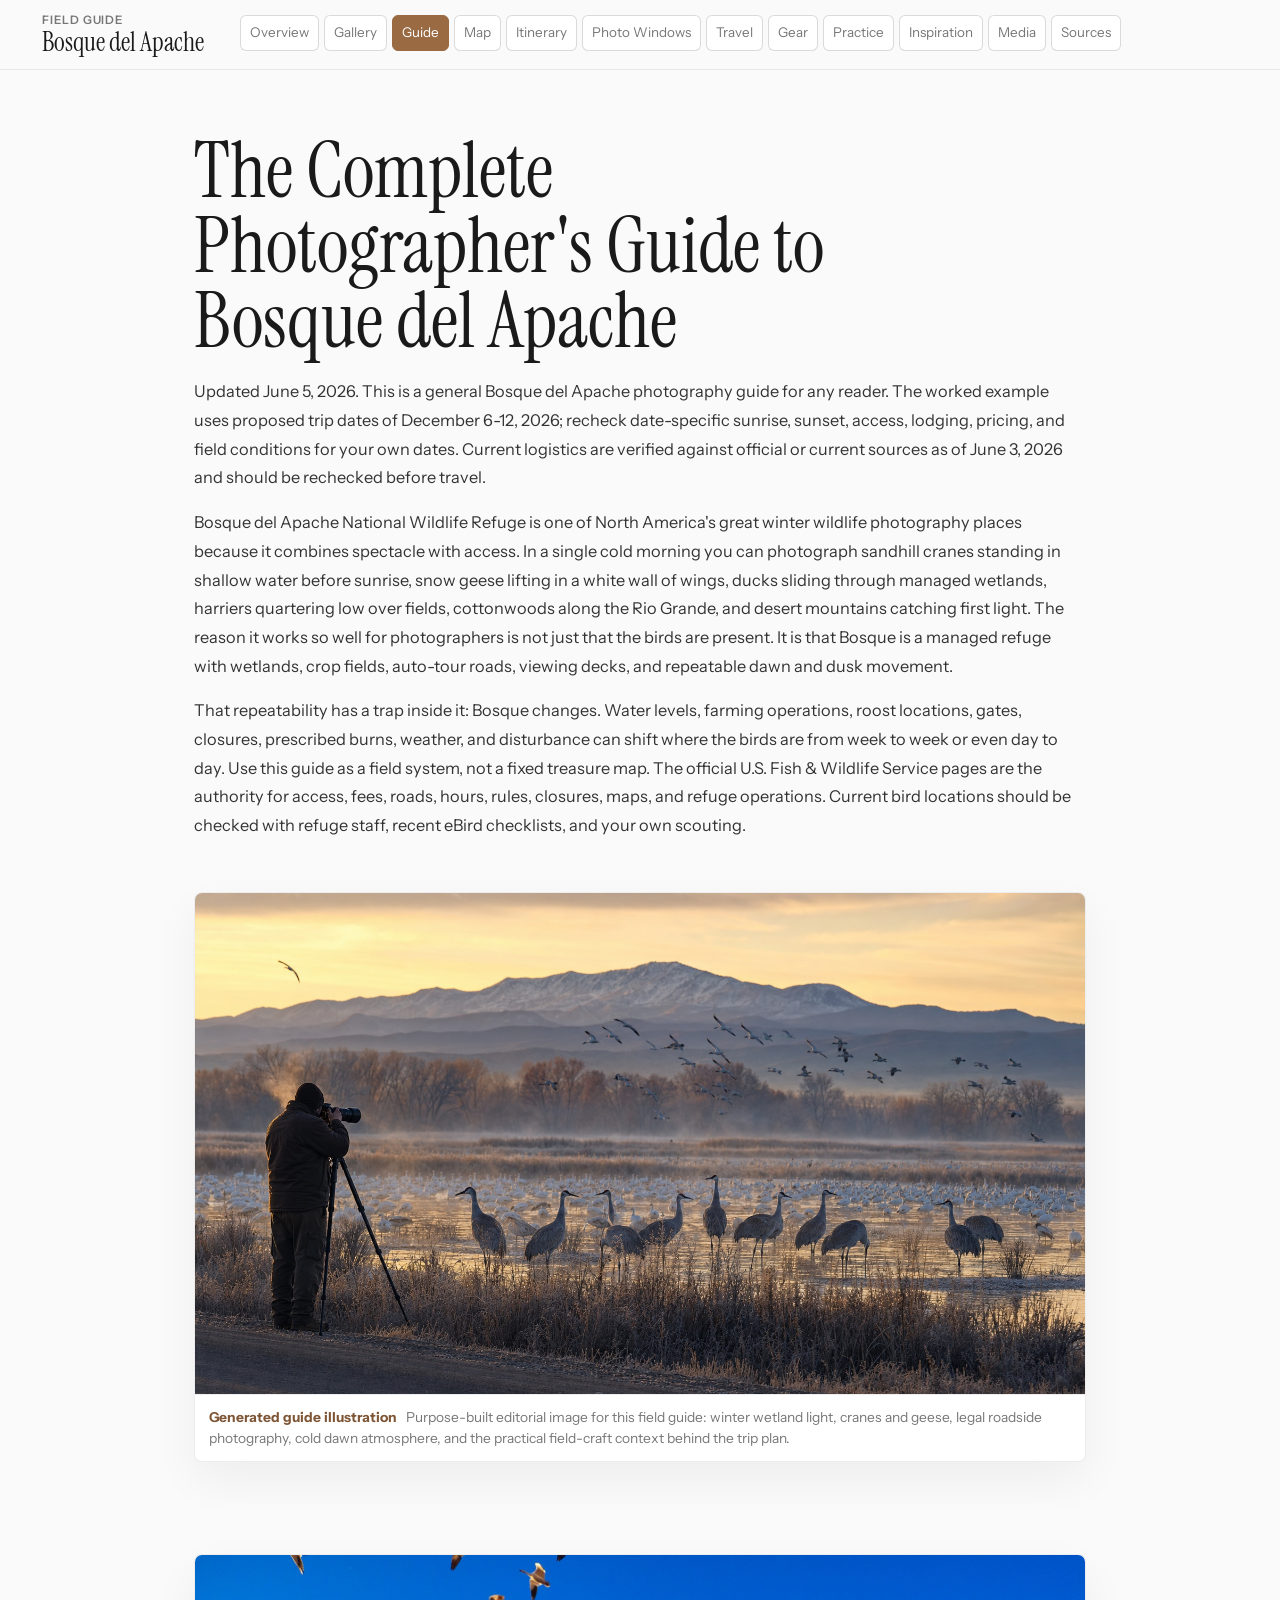
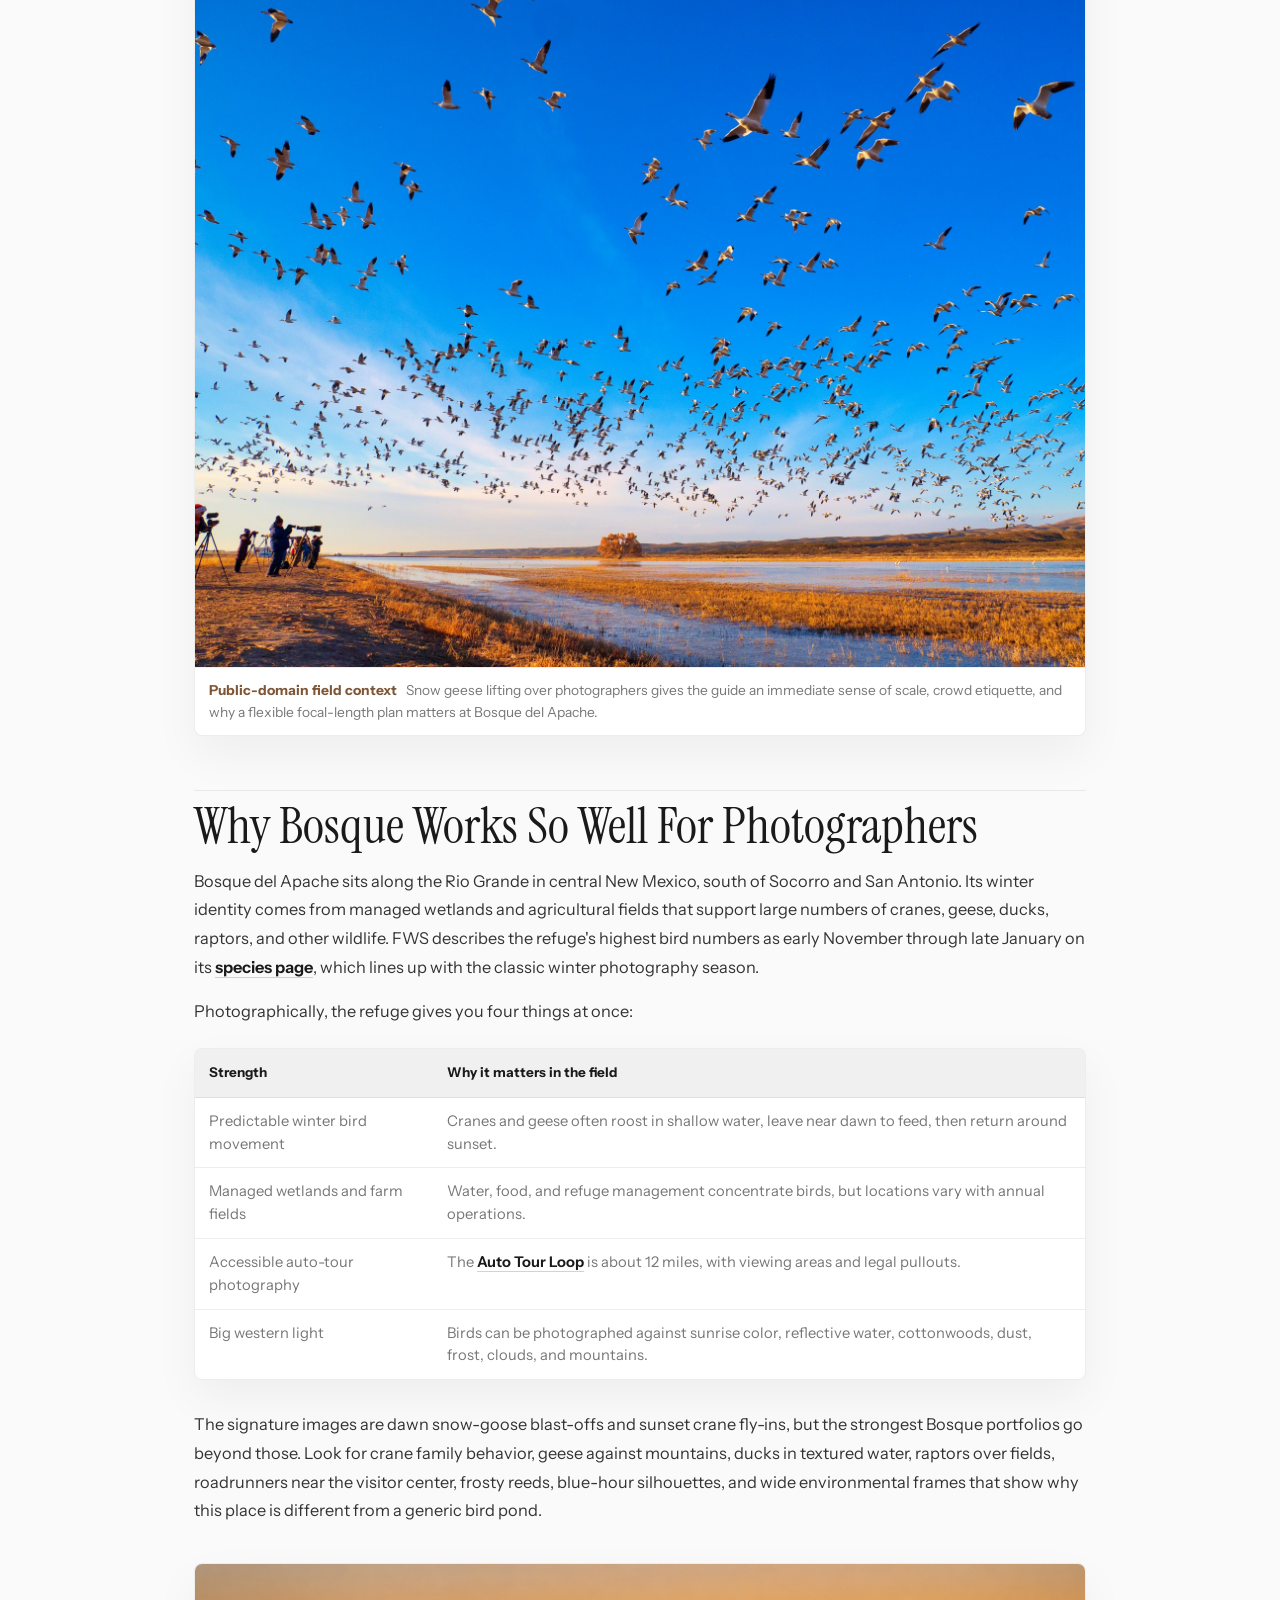
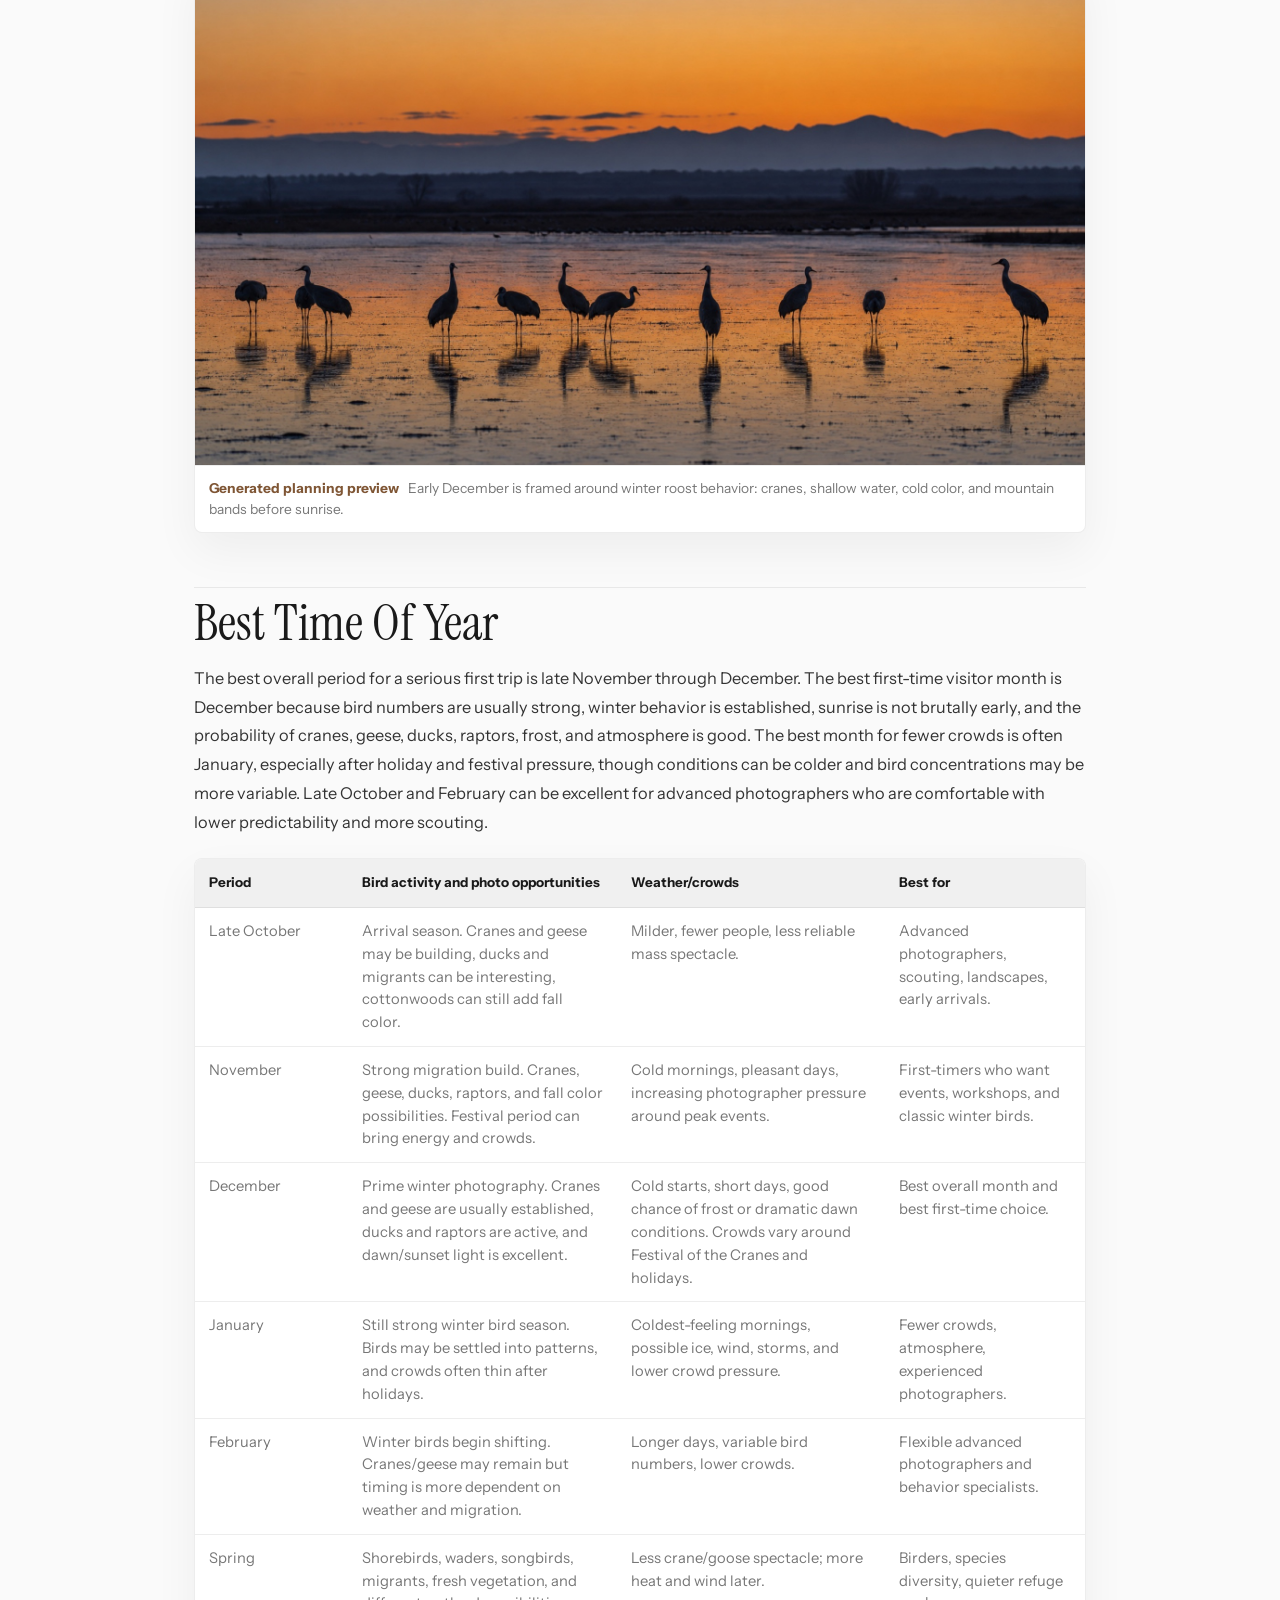
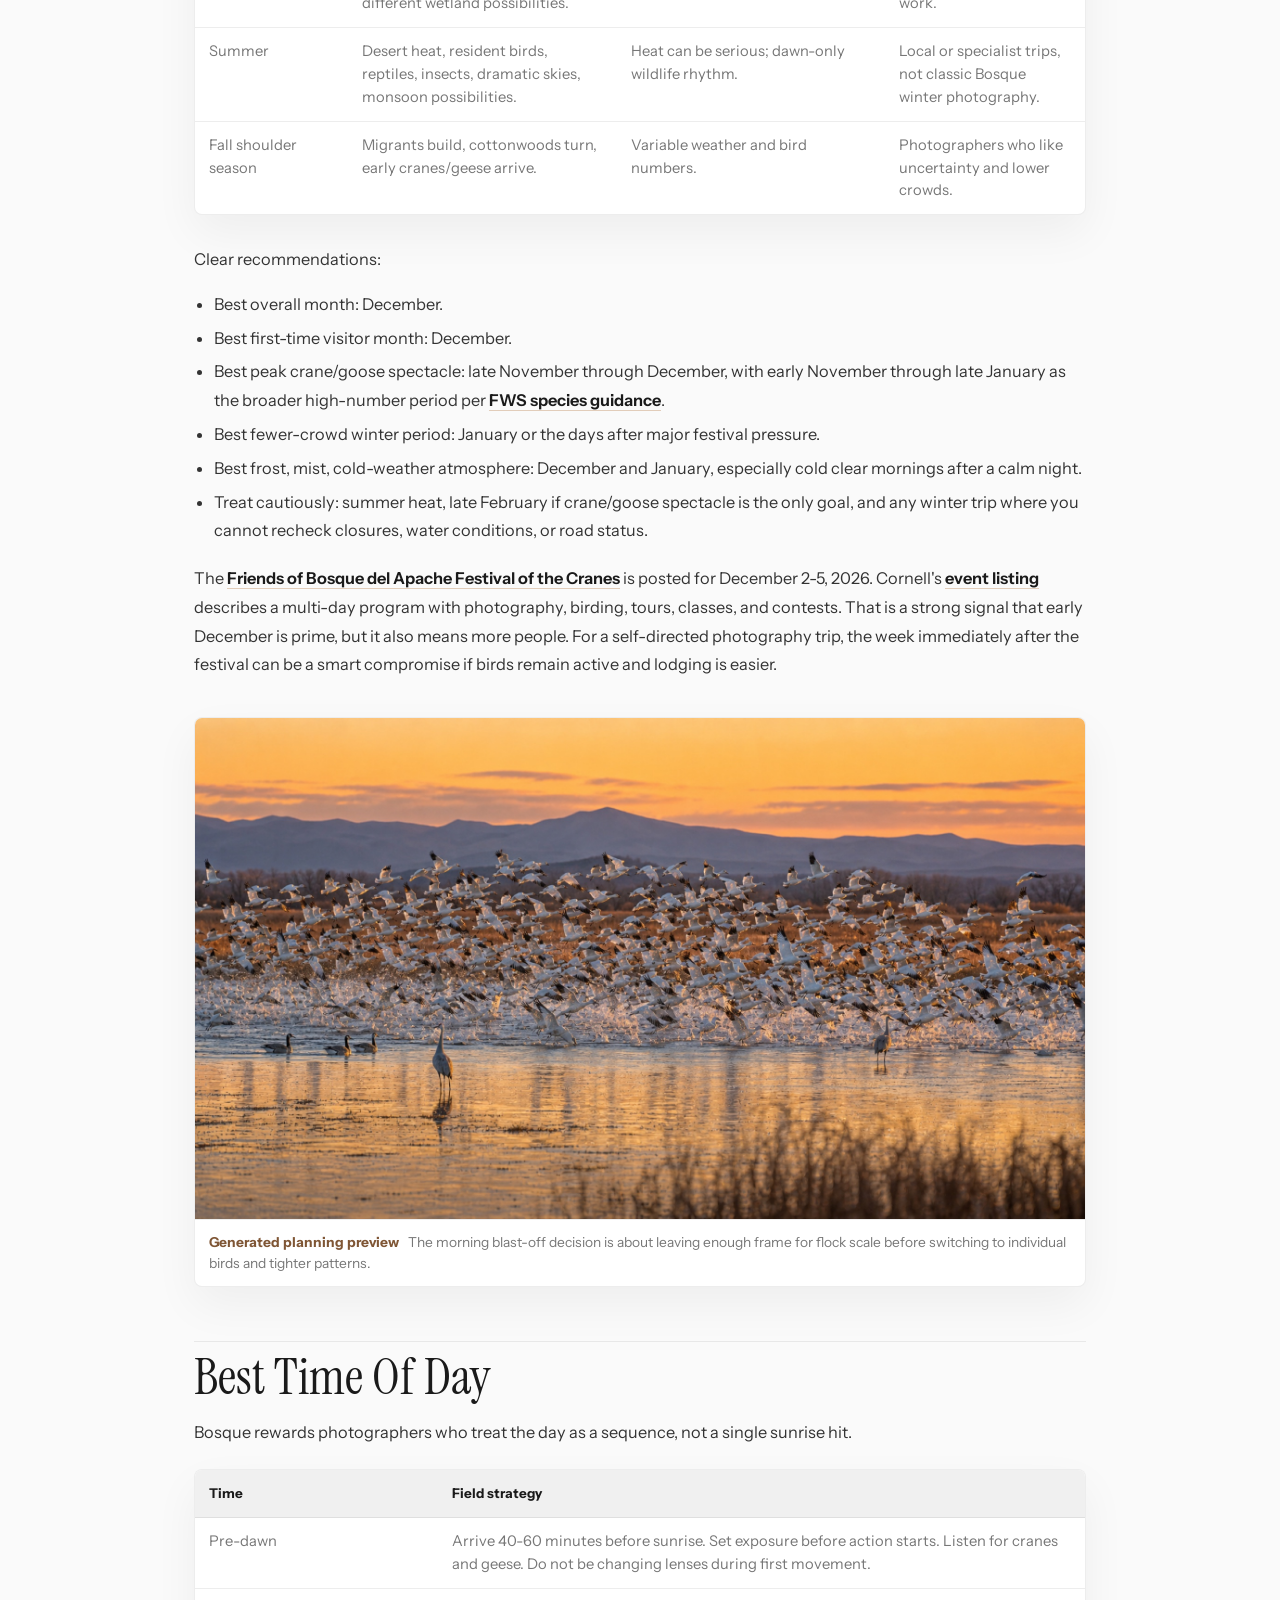
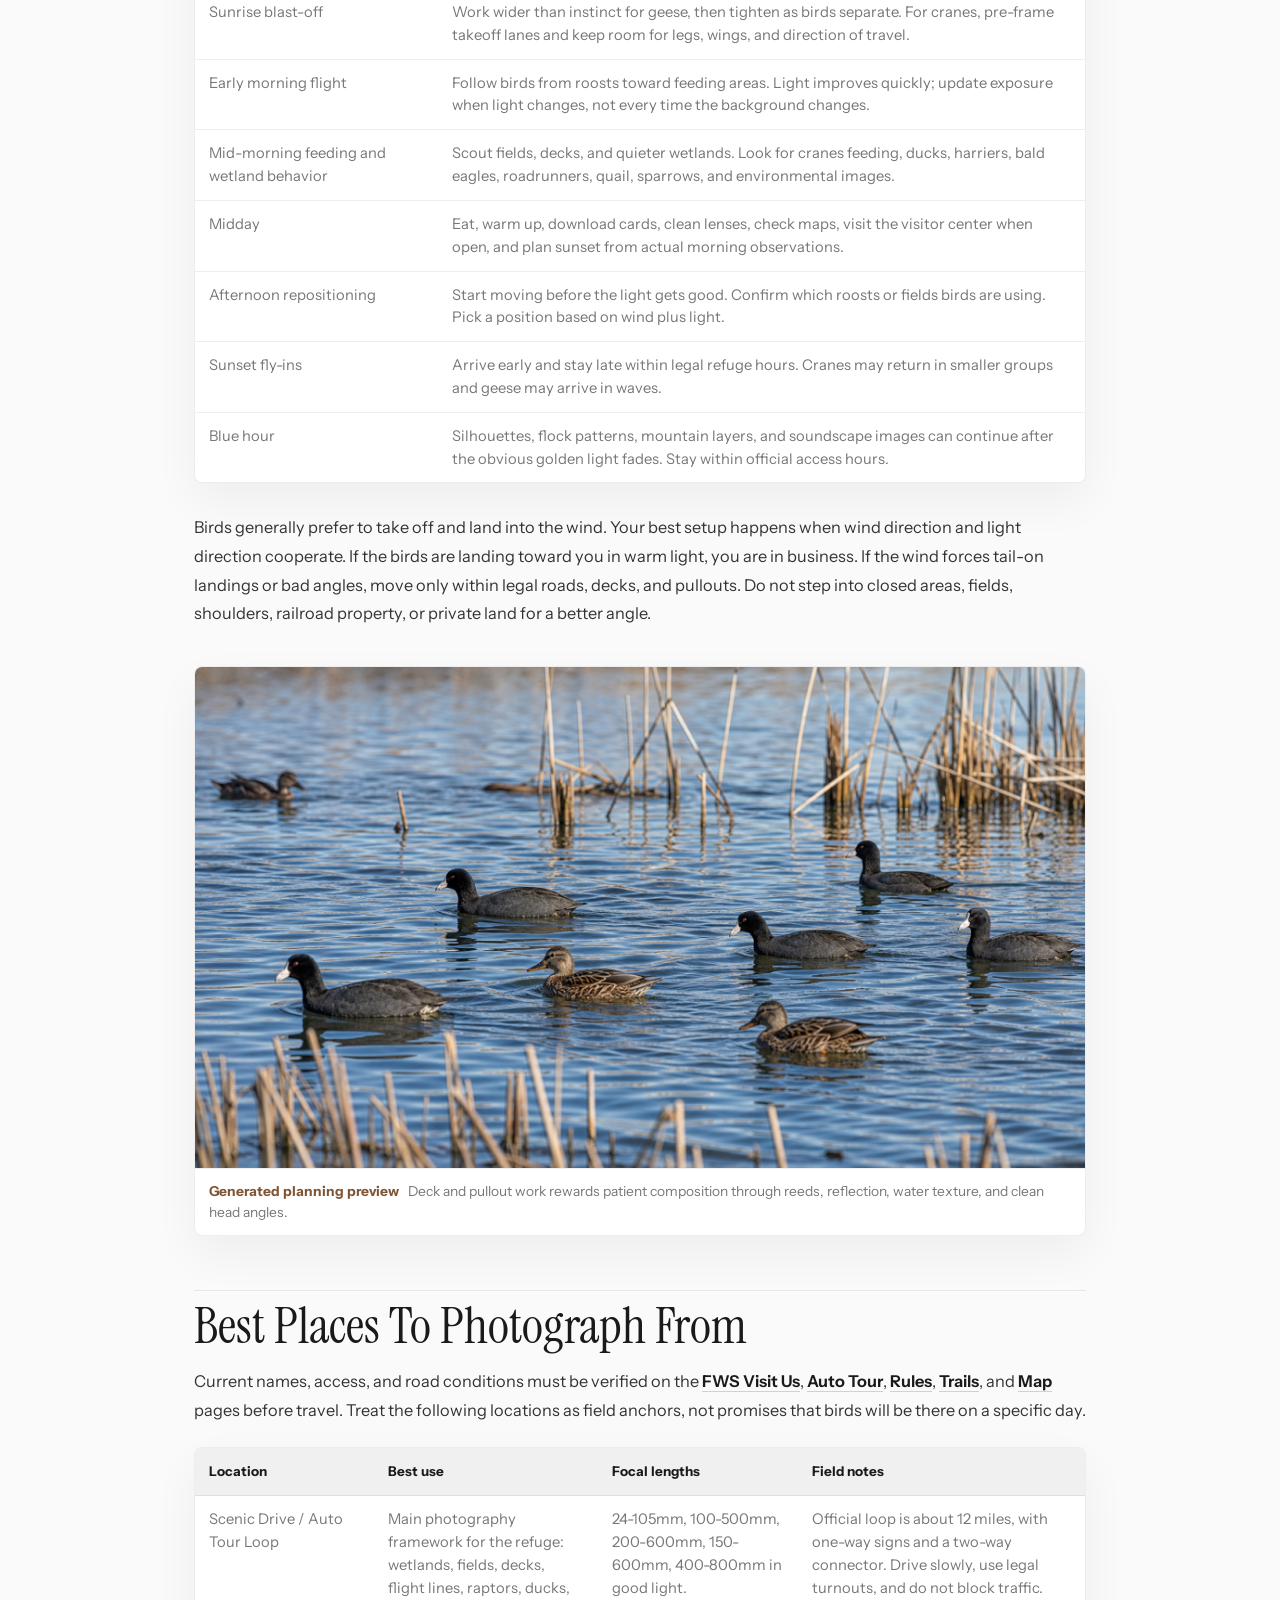
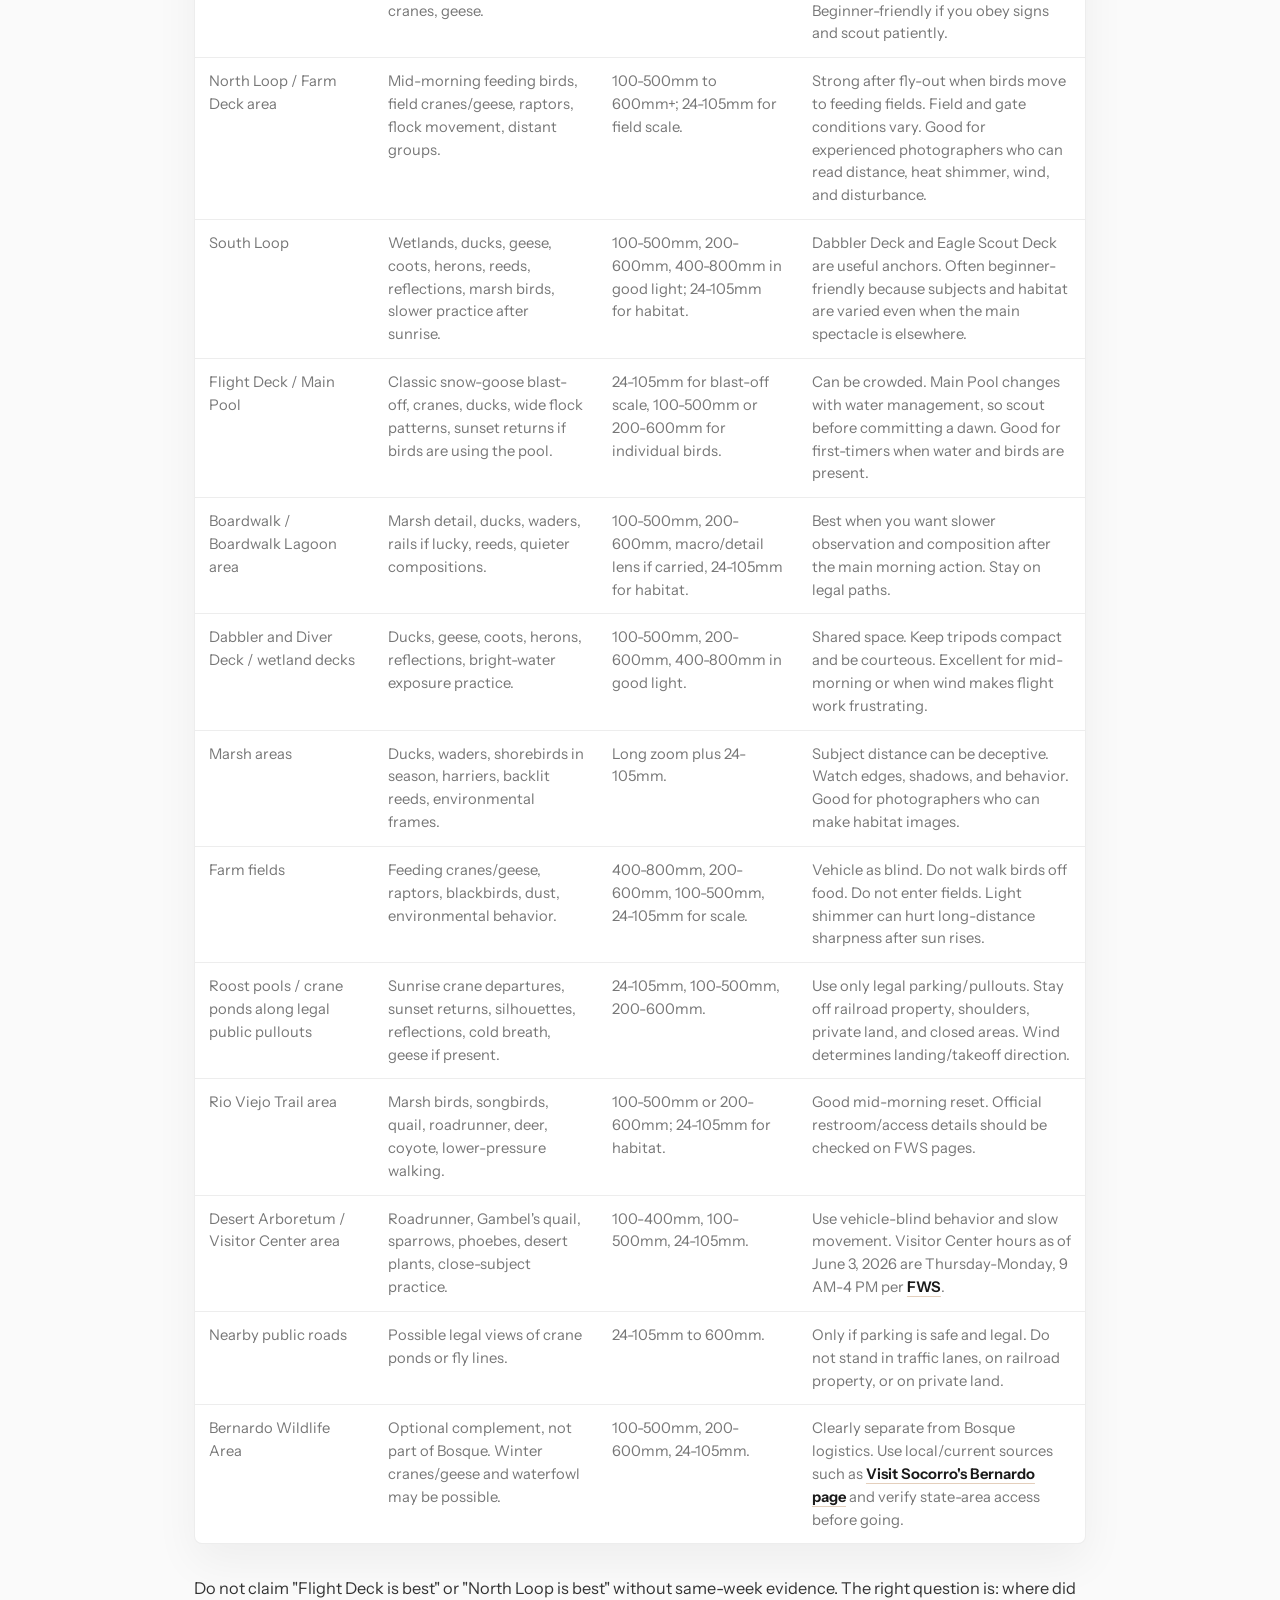
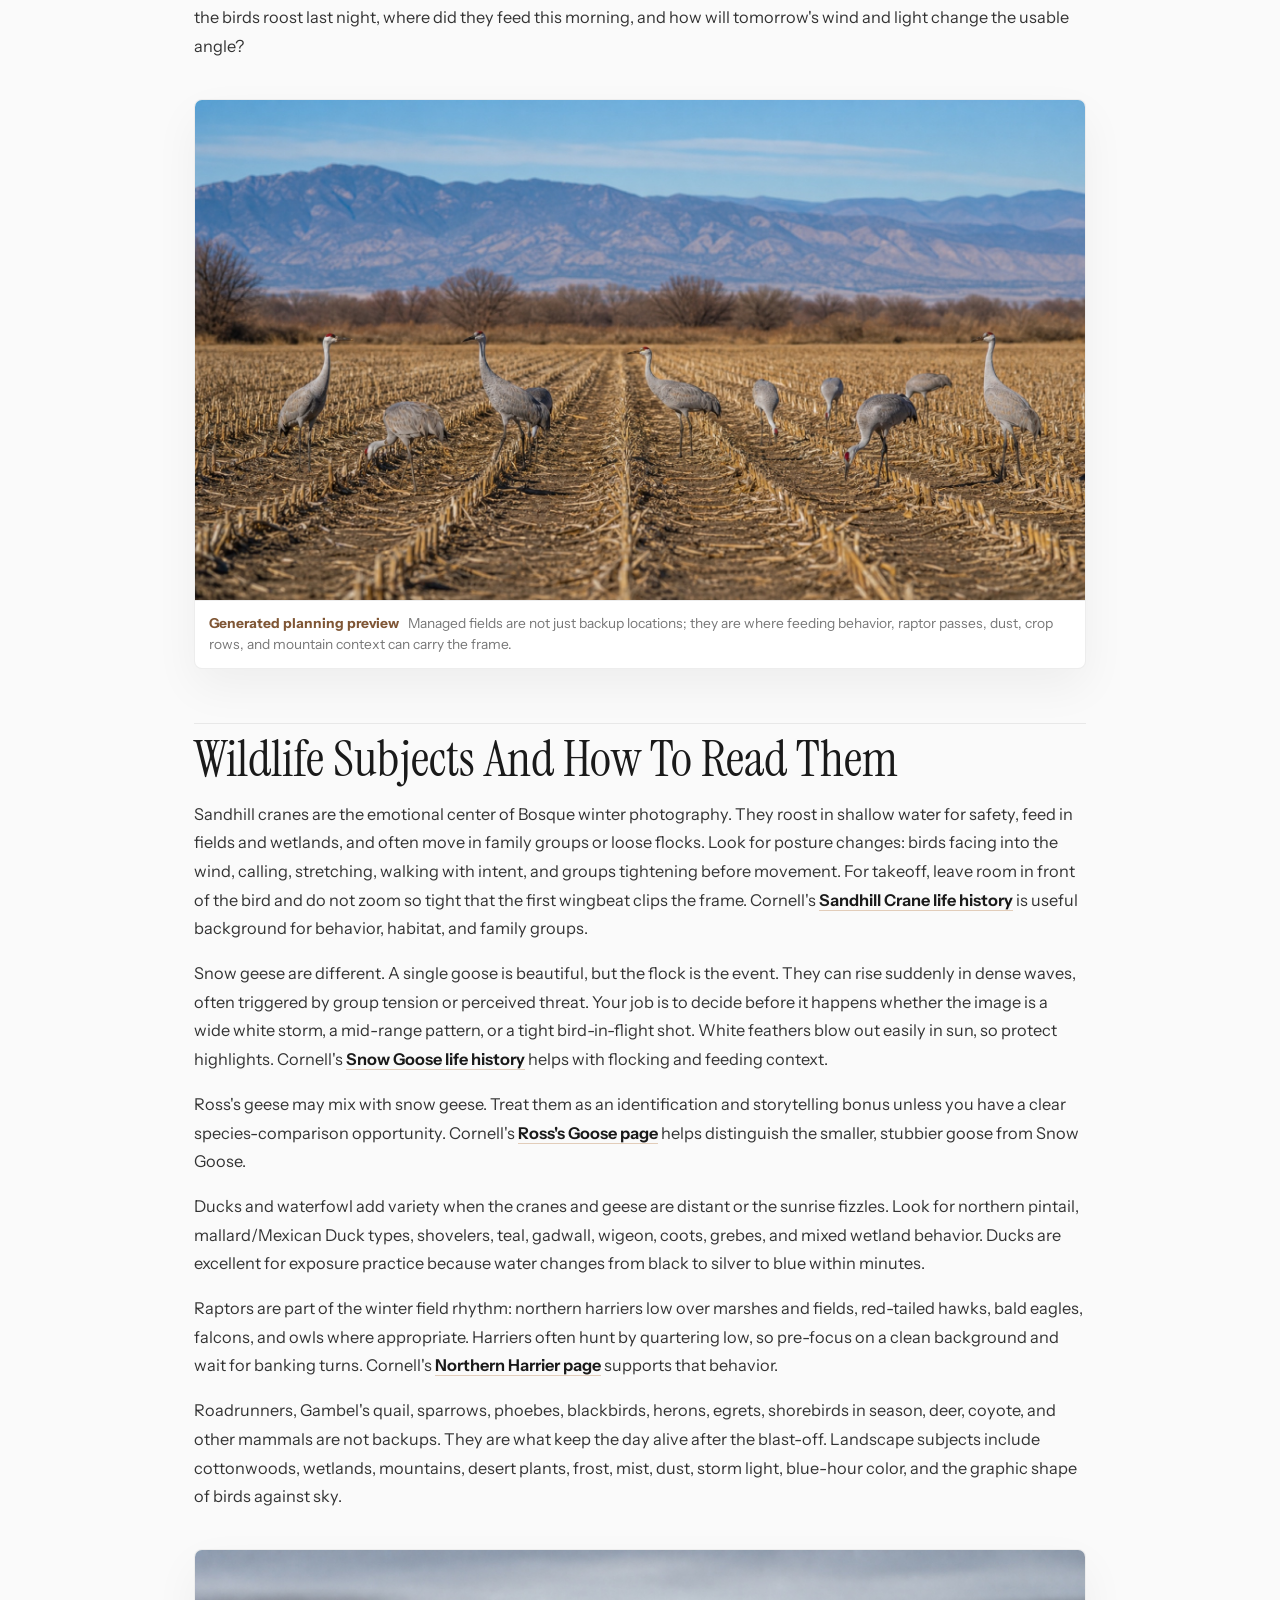
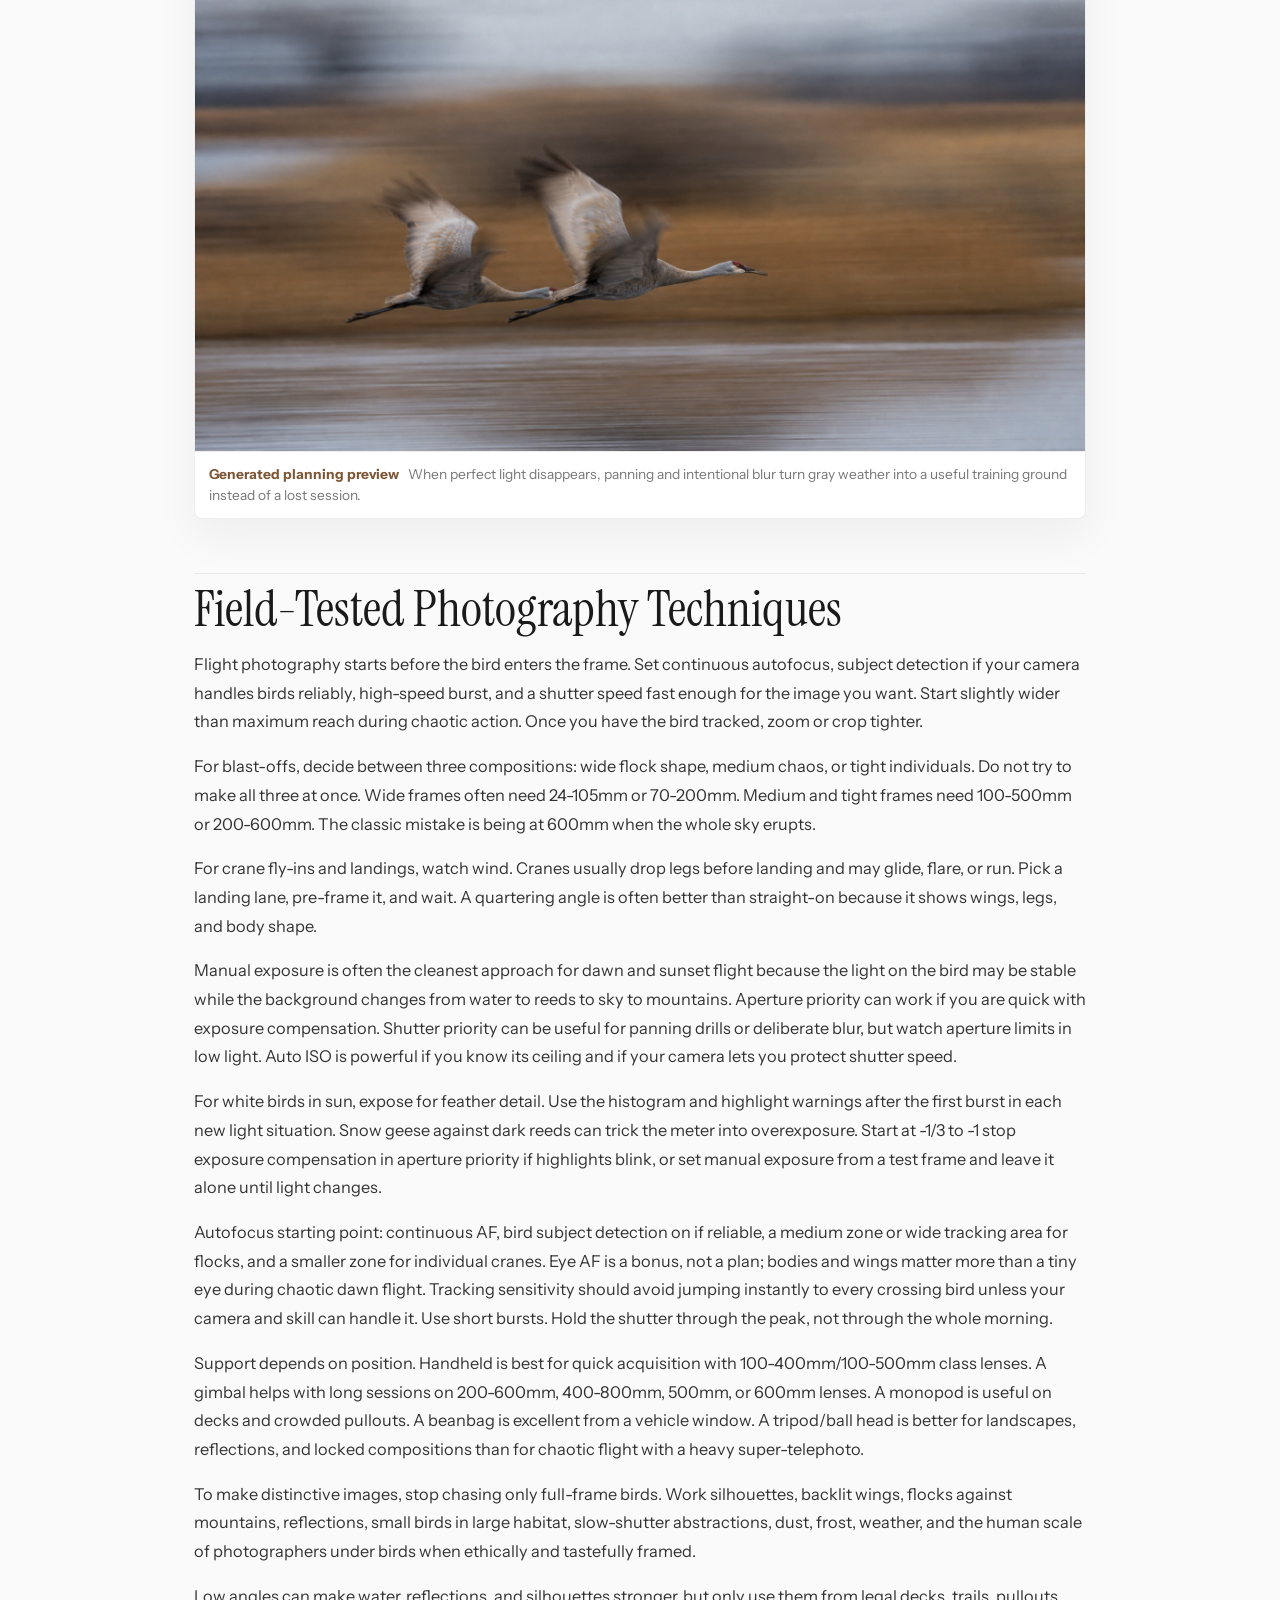
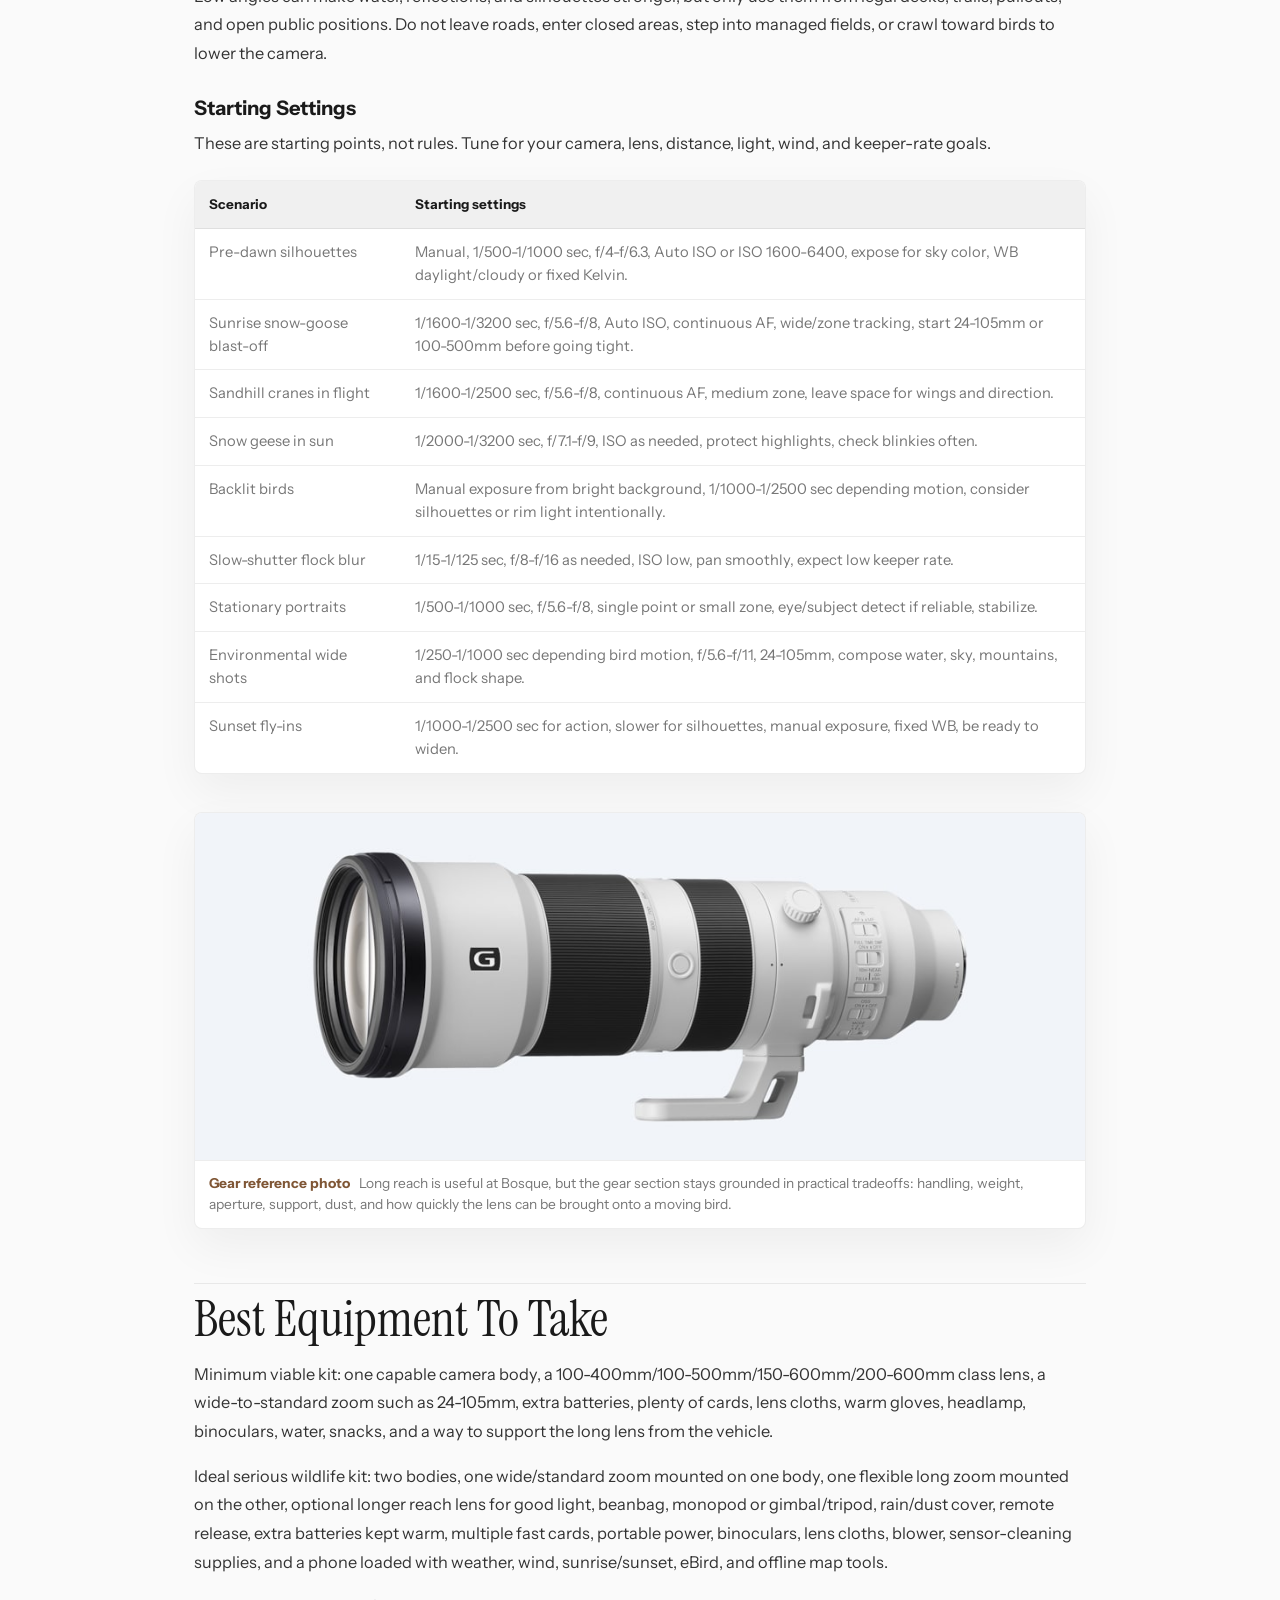
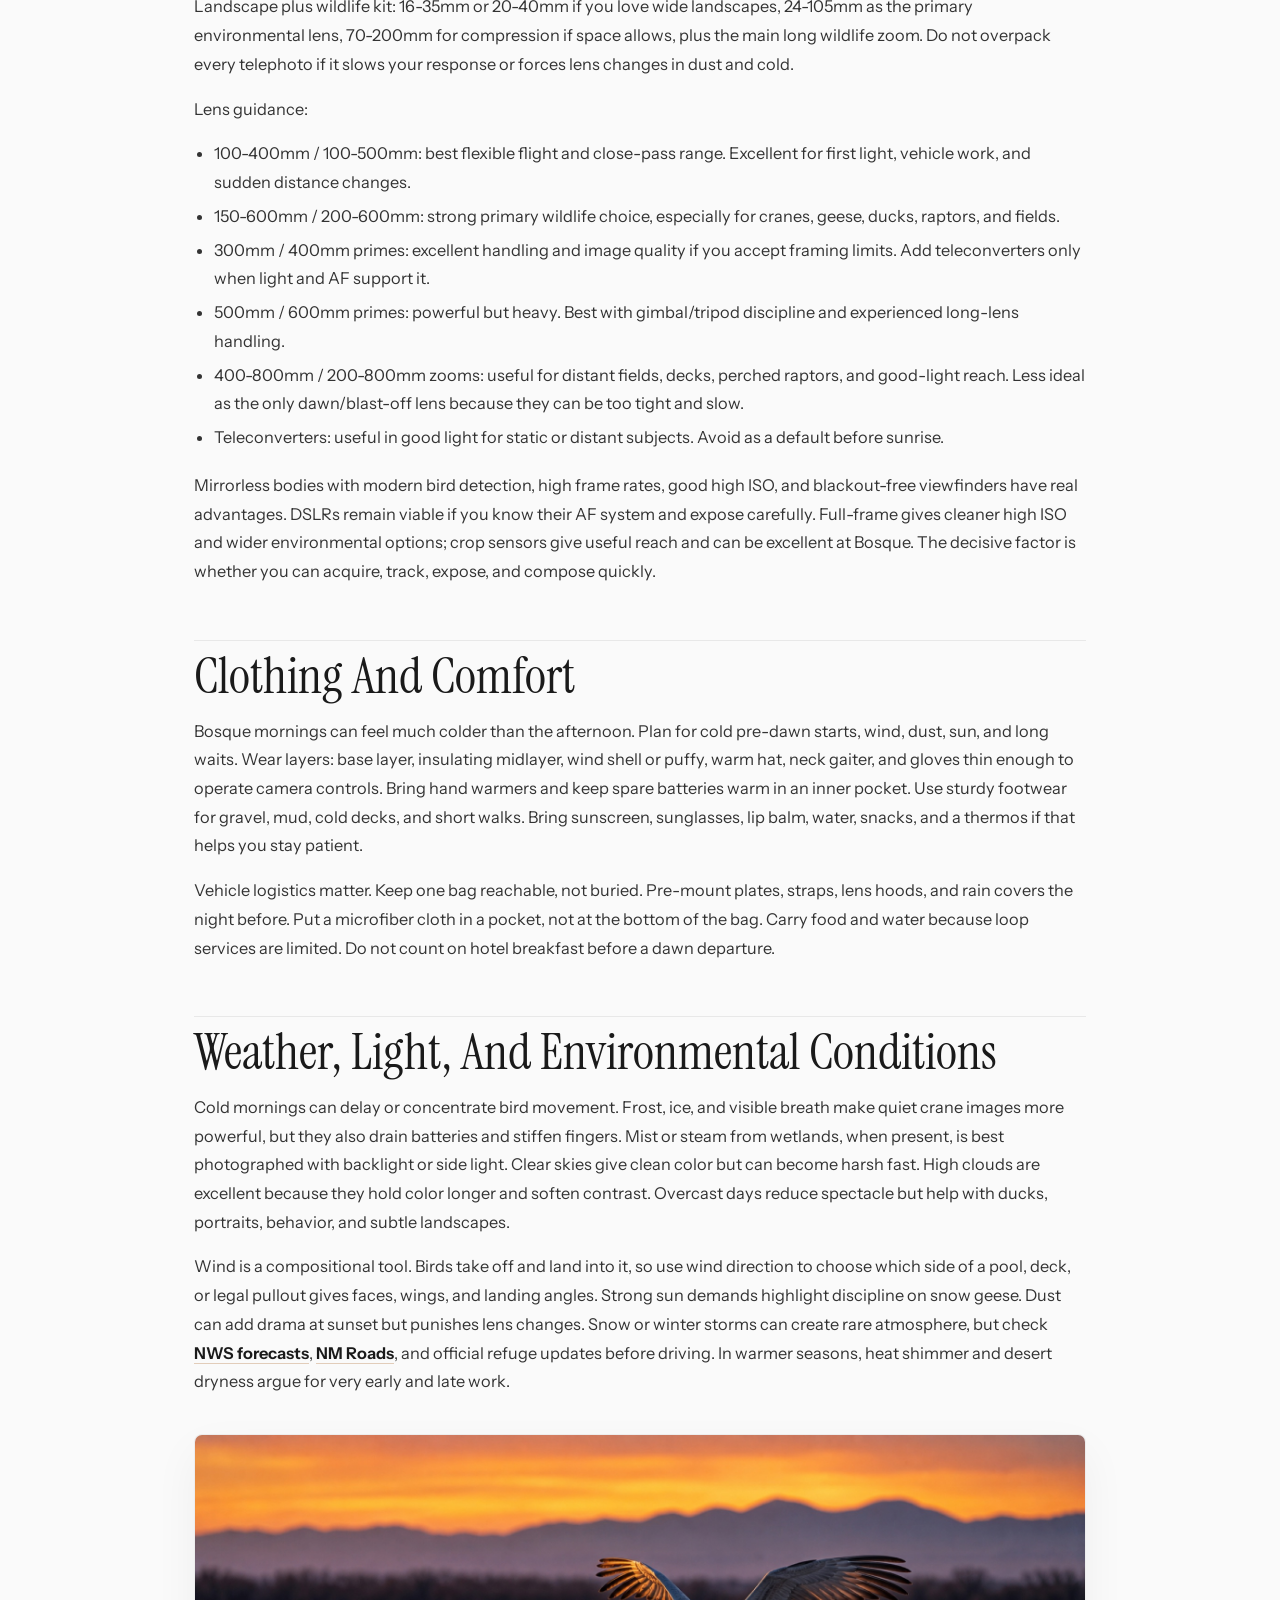
==== commit 09b073a6: "Refine Bosque guide framing and sources" ====
--- a/site/complete-photographers-guide.html
+++ b/site/complete-photographers-guide.html
@@ -23,7 +23,7 @@
 <link href="https://fonts.googleapis.com" rel="preconnect"/>
 <link crossorigin="" href="https://fonts.gstatic.com" rel="preconnect"/>
 <link href="https://fonts.googleapis.com/css2?family=Instrument+Sans:opsz,wght@14..32,400;14..32,600;14..32,700&amp;family=Instrument+Serif:ital@0;1&amp;display=swap" rel="stylesheet"/>
-<link href="./styles.css?v=20260605-gallery-hd-v1" rel="stylesheet"/>
+<link href="./styles.css?v=20260605-sources-descriptions-v1" rel="stylesheet"/>
 <script type="application/ld+json">
       {
         "@context": "https://schema.org",
@@ -70,7 +70,7 @@
 </header>
 <main class="guide-page" id="guide-page">
 <article class="guide-article"><div class="guide-prose guide-intro"><h1 id="the-complete-photographers-guide-to-bosque-del-apache">The Complete Photographer's Guide to Bosque del Apache</h1>
-<p>Updated June 5, 2026. Current logistics are verified against official or current sources as of June 3, 2026 and should be rechecked before travel.</p>
+<p>Updated June 5, 2026. This is a general Bosque del Apache photography guide for any reader. The worked example uses proposed trip dates of December 6-12, 2026; recheck date-specific sunrise, sunset, access, lodging, pricing, and field conditions for your own dates. Current logistics are verified against official or current sources as of June 3, 2026 and should be rechecked before travel.</p>
 <p>Bosque del Apache National Wildlife Refuge is one of North America's great winter wildlife photography places because it combines spectacle with access. In a single cold morning you can photograph sandhill cranes standing in shallow water before sunrise, snow geese lifting in a white wall of wings, ducks sliding through managed wetlands, harriers quartering low over fields, cottonwoods along the Rio Grande, and desert mountains catching first light. The reason it works so well for photographers is not just that the birds are present. It is that Bosque is a managed refuge with wetlands, crop fields, auto-tour roads, viewing decks, and repeatable dawn and dusk movement.</p>
 <p>That repeatability has a trap inside it: Bosque changes. Water levels, farming operations, roost locations, gates, closures, prescribed burns, weather, and disturbance can shift where the birds are from week to week or even day to day. Use this guide as a field system, not a fixed treasure map. The official U.S. Fish &amp; Wildlife Service pages are the authority for access, fees, roads, hours, rules, closures, maps, and refuge operations. Current bird locations should be checked with refuge staff, recent eBird checklists, and your own scouting.</p>
 </div><figure class="guide-figure guide-hero-figure"><img alt="Generated editorial guide hero showing a winter photographer at Bosque del Apache with cranes, geese, wetlands, dawn mist, and distant mountains" decoding="async" height="941" loading="eager" src="./assets/generated/guide/guide-field-hero.jpg" width="1672"/><figcaption><span>Generated guide illustration</span> Purpose-built editorial image for this field guide: winter wetland light, cranes and geese, legal roadside photography, cold dawn atmosphere, and the practical field-craft context behind the trip plan.</figcaption></figure><div class="guide-prose"><figure class="guide-figure"><img alt="Snow geese flying over photographers at Bosque del Apache" decoding="async" height="1440" loading="lazy" src="./assets/snow-geese-flyout-lynne-braden-usfws-1800.jpg" width="1800"/><figcaption><span>Public-domain field context</span> Snow geese lifting over photographers gives the guide an immediate sense of scale, crowd etiquette, and why a flexible focal-length plan matters at Bosque del Apache.</figcaption></figure><h2 id="why-bosque-works-so-well-for-photographers">Why Bosque Works So Well For Photographers</h2>
--- a/site/styles.css
+++ b/site/styles.css
@@ -357,6 +357,20 @@
   font-size: 0.86rem;
 }
 
+.guide-scope-note {
+  max-width: 86ch;
+  margin: -6px 0 26px;
+  border-left: 3px solid var(--accent);
+  padding-left: 14px;
+  color: var(--muted);
+  font-size: 0.96rem;
+  line-height: 1.64;
+}
+
+.guide-scope-note strong {
+  color: var(--text);
+}
+
 .dashboard {
   display: grid;
   grid-template-columns: repeat(3, minmax(0, 1fr));
@@ -510,28 +524,6 @@
   color: var(--text);
 }
 
-.gallery-regeneration-status {
-  display: flex;
-  flex-wrap: wrap;
-  gap: 8px 14px;
-  align-items: center;
-  border: 1px solid var(--line-soft);
-  border-radius: 8px;
-  background: var(--surface-soft);
-  margin-bottom: 18px;
-  padding: 12px 14px;
-}
-
-.gallery-regeneration-status strong {
-  color: var(--text);
-  font-size: 0.9rem;
-}
-
-.gallery-regeneration-status span {
-  color: var(--muted);
-  font-size: 0.85rem;
-}
-
 .gallery-mosaic-section {
   margin-bottom: 28px;
 }
@@ -759,6 +751,7 @@
   position: relative;
   display: grid;
   width: min(1480px, 100%);
+  height: min(900px, calc(100vh - 28px));
   max-height: min(900px, calc(100vh - 28px));
   grid-template-columns: minmax(0, 1fr) minmax(300px, 380px);
   overflow: hidden;
@@ -786,8 +779,26 @@
 }
 
 .gallery-lightbox-copy {
+  min-height: 0;
   overflow-y: auto;
+  overscroll-behavior: contain;
   padding: clamp(18px, 2.6vw, 30px);
+  scrollbar-width: thin;
+  scrollbar-color: rgba(255, 255, 255, 0.38) rgba(255, 255, 255, 0.08);
+}
+
+.gallery-lightbox-copy::-webkit-scrollbar {
+  width: 10px;
+}
+
+.gallery-lightbox-copy::-webkit-scrollbar-track {
+  background: rgba(255, 255, 255, 0.08);
+}
+
+.gallery-lightbox-copy::-webkit-scrollbar-thumb {
+  border: 2px solid rgba(18, 51, 82, 0.92);
+  border-radius: 999px;
+  background: rgba(255, 255, 255, 0.42);
 }
 
 .gallery-lightbox-close {
@@ -2092,7 +2103,7 @@
 
 .source-row {
   display: grid;
-  grid-template-columns: 150px minmax(0, 1fr) 120px;
+  grid-template-columns: 150px minmax(0, 1fr);
   gap: 14px;
   align-items: start;
 }
@@ -2103,6 +2114,14 @@
 
 .source-row .muted {
   overflow-wrap: anywhere;
+}
+
+.source-description {
+  max-width: 78ch;
+  margin: 8px 0 10px;
+  color: var(--text-soft);
+  font-size: 0.95rem;
+  line-height: 1.58;
 }
 
 .reference-thumb {
@@ -2628,60 +2647,6 @@
   line-height: 1.45;
 }
 
-.lens-scale-reference-strip {
-  display: grid;
-  grid-template-columns: repeat(4, minmax(0, 1fr));
-  gap: 8px;
-}
-
-.scale-reference-card {
-  display: grid;
-  min-width: 0;
-  min-height: 82px;
-  align-content: end;
-  gap: 5px;
-  border: 1px solid var(--line-soft);
-  border-radius: 8px;
-  background: var(--surface-soft);
-  padding: 9px;
-}
-
-.scale-reference-visual {
-  display: block;
-  width: calc(var(--reference-size) * 1%);
-  min-width: 24px;
-  max-width: 100%;
-  height: 12px;
-  border: 1px solid rgba(26, 26, 26, 0.18);
-  border-radius: 999px;
-  background:
-    linear-gradient(90deg, rgba(255, 255, 255, 0.45), rgba(255, 255, 255, 0) 38%),
-    #7a8794;
-}
-
-.scale-reference-card.is-weight .scale-reference-visual {
-  width: 100%;
-  max-width: 96px;
-  height: calc(12px + var(--reference-size) * 0.32px);
-  border-radius: 6px;
-  background:
-    repeating-linear-gradient(0deg, rgba(255, 255, 255, 0.28) 0 3px, transparent 3px 7px),
-    #8b8177;
-}
-
-.scale-reference-card strong {
-  color: var(--text);
-  font-size: 0.8rem;
-  line-height: 1.15;
-}
-
-.scale-reference-card em {
-  color: var(--muted);
-  font-size: 0.7rem;
-  font-style: normal;
-  line-height: 1.25;
-}
-
 .gear-scale-empty {
   border: 1px solid var(--line-soft);
   border-radius: 8px;
@@ -2863,12 +2828,193 @@
     #8d4a4a;
 }
 
-.lens-scale-column.is-reference .lens-scale-bar {
-  border-radius: 6px;
+.lens-scale-column.is-reference .lens-scale-bar-stack {
+  width: 52px;
+}
+
+.lens-scale-reference-object {
+  position: absolute;
+  bottom: 0;
+  left: 50%;
+  display: block;
+  width: 38px;
+  height: calc(var(--bar-height) * 1%);
+  min-height: 30px;
+  transform: translateX(-50%);
+}
+
+.reference-ruler {
+  width: 34px;
+  min-height: 160px;
+  border: 1px solid rgba(108, 78, 31, 0.52);
+  border-radius: 3px;
   background:
-    repeating-linear-gradient(0deg, rgba(26, 26, 26, 0.18) 0 1px, transparent 1px 22px),
-    #c8c8c8;
-  box-shadow: inset -6px 0 10px rgba(0, 0, 0, 0.1);
+    repeating-linear-gradient(
+      0deg,
+      transparent 0 9px,
+      rgba(86, 61, 26, 0.42) 9px 10px,
+      transparent 10px 18px,
+      rgba(86, 61, 26, 0.22) 18px 19px
+    ),
+    linear-gradient(90deg, rgba(255, 255, 255, 0.36), transparent 35%),
+    #e3bd64;
+  box-shadow:
+    inset -7px 0 12px rgba(108, 78, 31, 0.16),
+    0 8px 16px rgba(26, 26, 26, 0.09);
+}
+
+.reference-ruler::before {
+  position: absolute;
+  top: 7px;
+  bottom: 7px;
+  left: 7px;
+  width: 8px;
+  content: "";
+  border-left: 1px solid rgba(86, 61, 26, 0.28);
+  border-right: 1px solid rgba(255, 255, 255, 0.38);
+}
+
+.reference-aa-battery {
+  width: 30px;
+  min-height: 42px;
+  border: 1px solid rgba(26, 26, 26, 0.25);
+  border-radius: 13px 13px 8px 8px;
+  background:
+    linear-gradient(180deg, #dadada 0 17%, #1f252c 17% 44%, #c87c37 44% 100%);
+  box-shadow:
+    inset -6px 0 9px rgba(0, 0, 0, 0.2),
+    inset 5px 0 7px rgba(255, 255, 255, 0.22),
+    0 8px 14px rgba(26, 26, 26, 0.12);
+}
+
+.reference-aa-battery::before {
+  position: absolute;
+  top: -5px;
+  left: 50%;
+  width: 13px;
+  height: 5px;
+  content: "";
+  border: 1px solid rgba(26, 26, 26, 0.2);
+  border-bottom: 0;
+  border-radius: 5px 5px 0 0;
+  background: #d8d8d8;
+  transform: translateX(-50%);
+}
+
+.reference-aa-battery::after {
+  position: absolute;
+  top: 5px;
+  right: 0;
+  left: 0;
+  color: rgba(255, 255, 255, 0.72);
+  content: "+";
+  font-size: 0.62rem;
+  font-weight: 800;
+  line-height: 1;
+  text-align: center;
+}
+
+.reference-water-bottle,
+.reference-water-bottle-large {
+  width: 36px;
+  min-height: 112px;
+  border: 1px solid rgba(57, 102, 128, 0.32);
+  border-radius: 15px 15px 8px 8px;
+  background:
+    linear-gradient(180deg, rgba(255, 255, 255, 0.72) 0 11%, rgba(157, 207, 229, 0.38) 11% 100%),
+    linear-gradient(90deg, rgba(255, 255, 255, 0.55), transparent 38%),
+    rgba(114, 180, 210, 0.5);
+  box-shadow:
+    inset -8px 0 12px rgba(57, 102, 128, 0.16),
+    0 8px 15px rgba(26, 26, 26, 0.1);
+}
+
+.reference-water-bottle-large {
+  width: 40px;
+}
+
+.reference-water-bottle::before,
+.reference-water-bottle-large::before,
+.reference-soda-bottle::before {
+  position: absolute;
+  top: -13px;
+  left: 50%;
+  width: 16px;
+  height: 14px;
+  content: "";
+  border: 1px solid rgba(26, 26, 26, 0.18);
+  border-radius: 5px 5px 2px 2px;
+  background: #d6eaf3;
+  transform: translateX(-50%);
+}
+
+.reference-water-bottle::after,
+.reference-water-bottle-large::after {
+  position: absolute;
+  right: 4px;
+  bottom: 22%;
+  left: 4px;
+  height: 24%;
+  content: "";
+  border: 1px solid rgba(57, 102, 128, 0.2);
+  border-radius: 5px;
+  background: rgba(255, 255, 255, 0.58);
+}
+
+.reference-soda-bottle {
+  width: 40px;
+  min-height: 190px;
+  border: 1px solid rgba(46, 91, 57, 0.35);
+  border-radius: 17px 17px 9px 9px;
+  background:
+    linear-gradient(180deg, rgba(255, 255, 255, 0.52) 0 13%, rgba(83, 136, 92, 0.68) 13% 100%),
+    linear-gradient(90deg, rgba(255, 255, 255, 0.45), transparent 38%),
+    #5f9668;
+  box-shadow:
+    inset -8px 0 12px rgba(46, 91, 57, 0.22),
+    0 8px 16px rgba(26, 26, 26, 0.1);
+}
+
+.reference-soda-bottle::before {
+  background: #4d8057;
+}
+
+.reference-soda-bottle::after {
+  position: absolute;
+  right: 3px;
+  bottom: 27%;
+  left: 3px;
+  height: 18%;
+  content: "";
+  border-radius: 5px;
+  background:
+    linear-gradient(90deg, rgba(255, 255, 255, 0.34), transparent 45%),
+    #b84d4d;
+}
+
+.reference-soda-can {
+  width: 36px;
+  min-height: 46px;
+  border: 1px solid rgba(100, 40, 40, 0.42);
+  border-radius: 9px;
+  background:
+    linear-gradient(180deg, rgba(255, 255, 255, 0.65) 0 8%, transparent 8% 92%, rgba(0, 0, 0, 0.12) 92% 100%),
+    linear-gradient(90deg, rgba(255, 255, 255, 0.38), transparent 35%),
+    #b84d4d;
+  box-shadow:
+    inset -7px 0 11px rgba(100, 40, 40, 0.25),
+    0 7px 13px rgba(26, 26, 26, 0.12);
+}
+
+.reference-soda-can::before {
+  position: absolute;
+  top: 5px;
+  right: 6px;
+  left: 6px;
+  height: 2px;
+  content: "";
+  border-radius: 999px;
+  background: rgba(255, 255, 255, 0.56);
 }
 
 .lens-scale-column.is-teleconverter .lens-scale-bar-stack {
@@ -3304,10 +3450,6 @@
     padding-left: 0;
   }
 
-  .lens-scale-reference-strip {
-    grid-template-columns: repeat(2, minmax(0, 1fr));
-  }
-
   .article-kicker {
     border-right: 0;
     border-bottom: 1px solid var(--line-soft);
@@ -3501,10 +3643,6 @@
     transform: none;
   }
 
-  .gallery-regeneration-status {
-    display: grid;
-  }
-
   .true-mosaic-grid {
     grid-template-columns: 1fr;
     grid-auto-rows: auto;
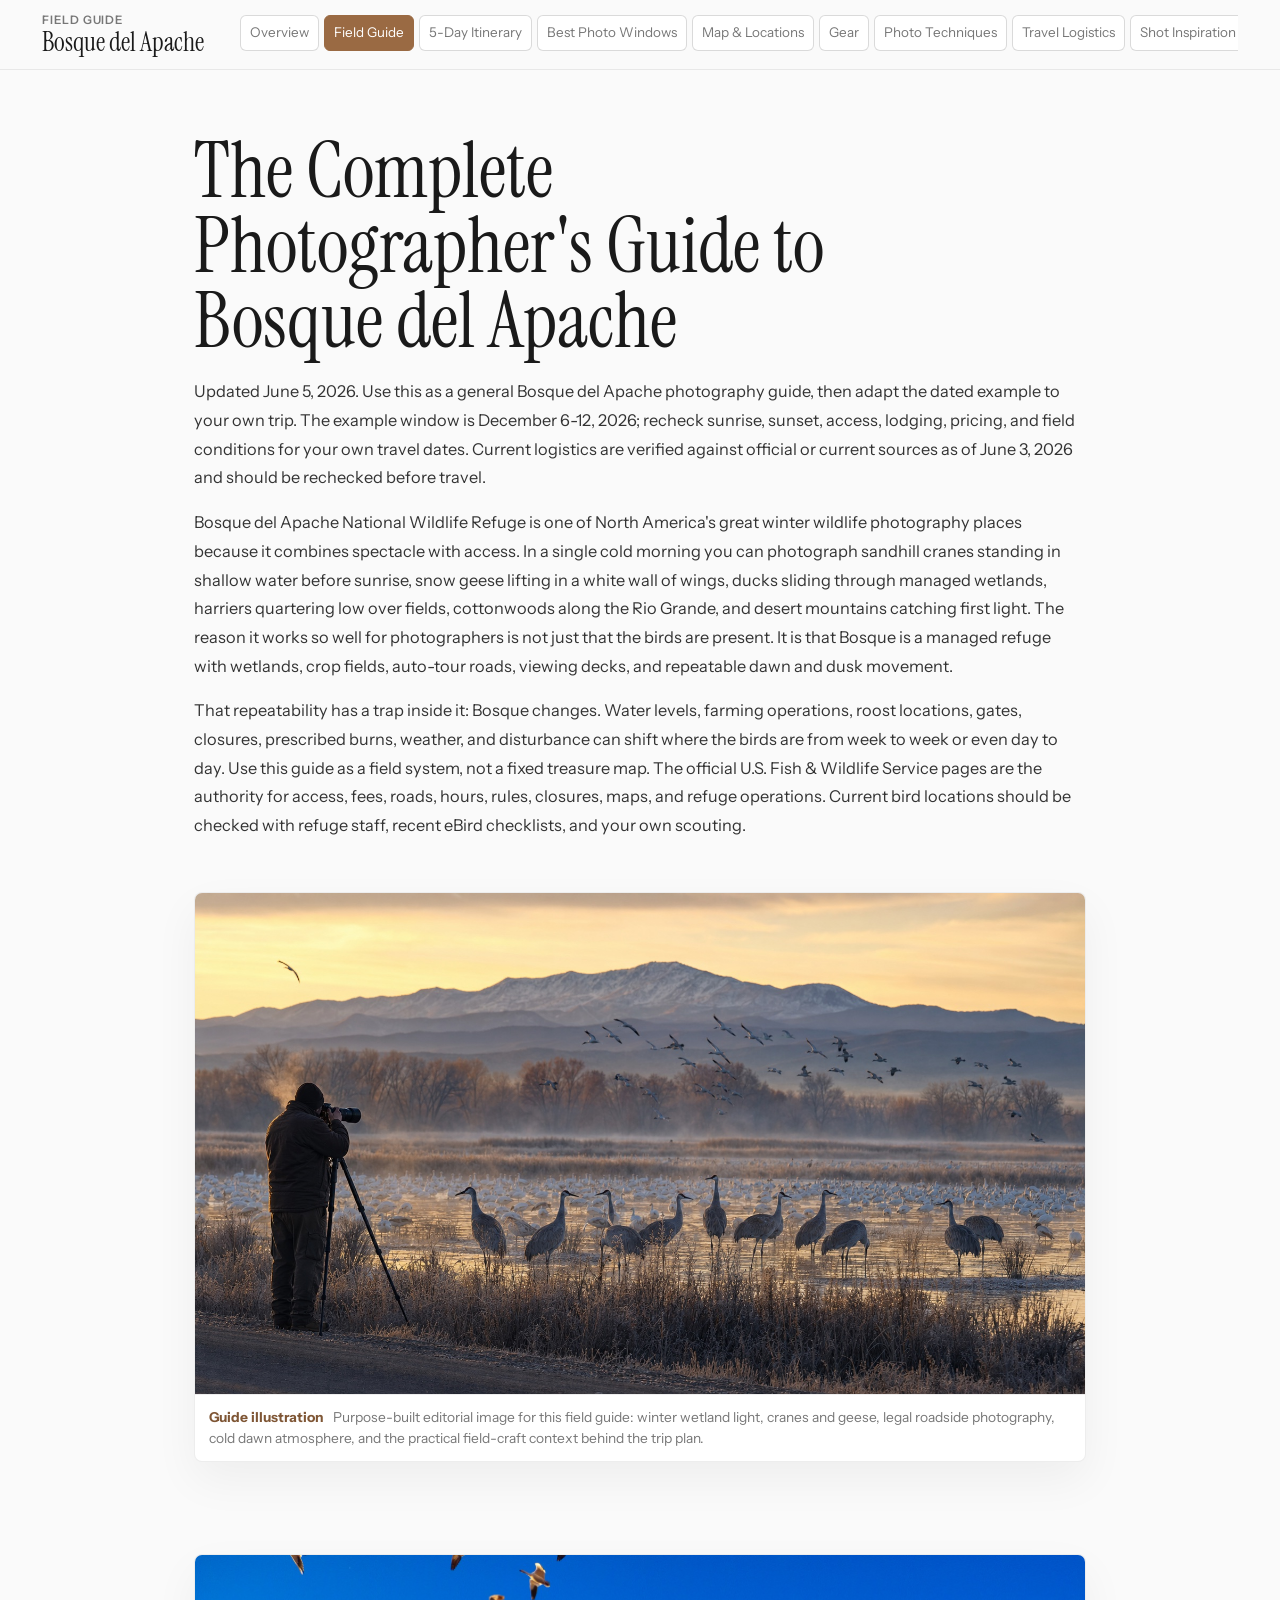
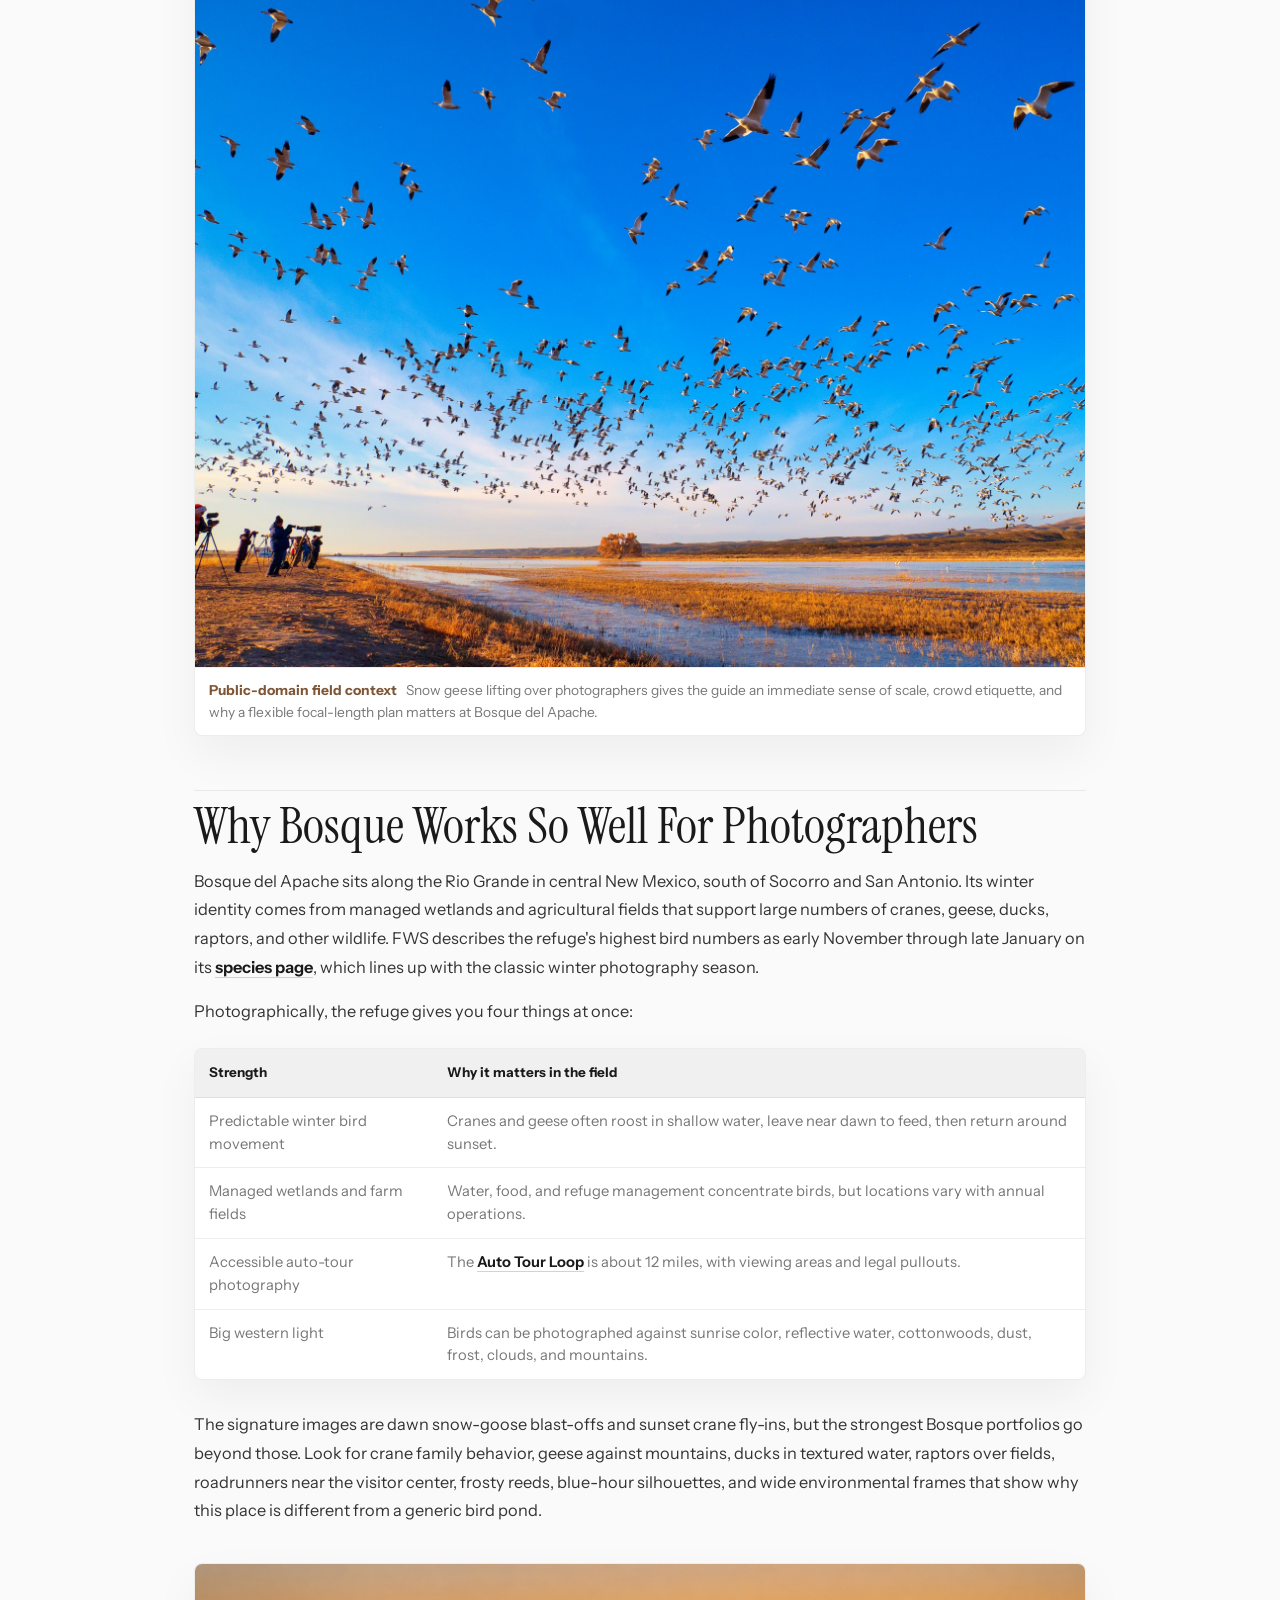
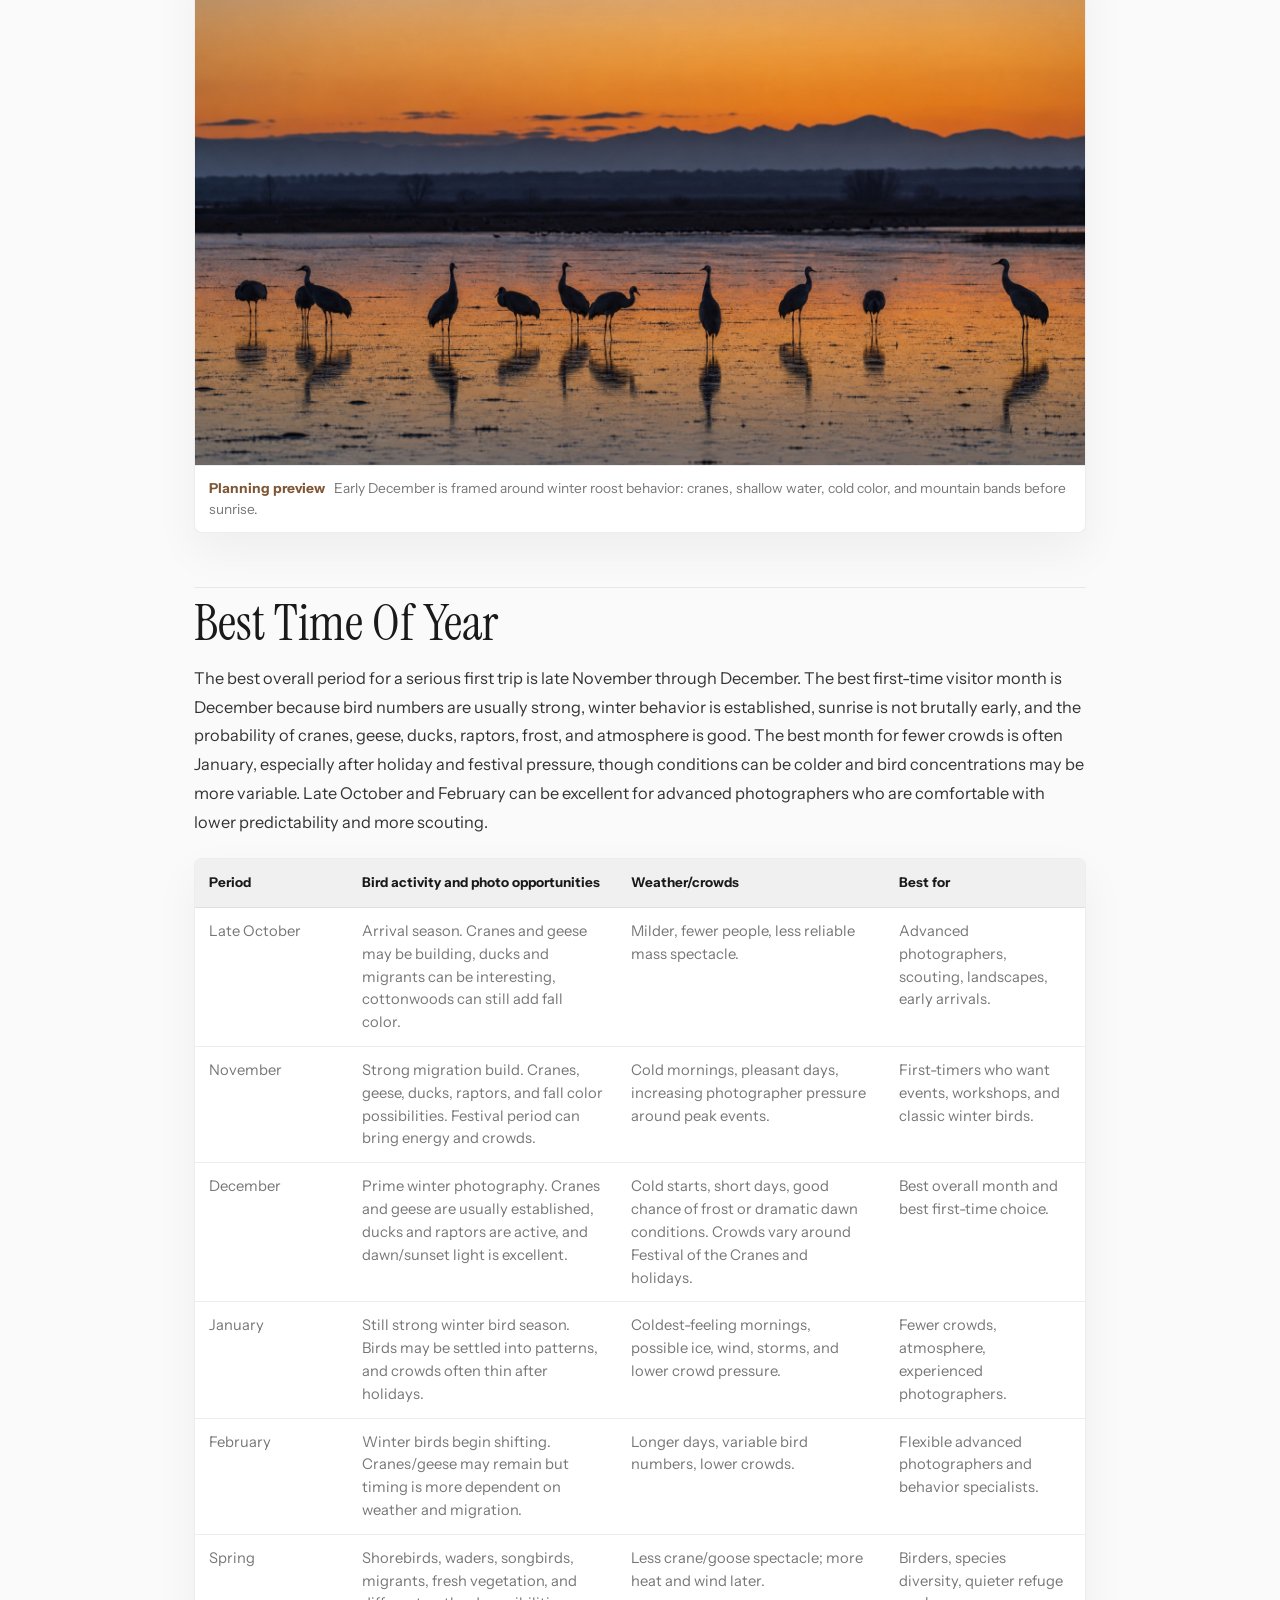
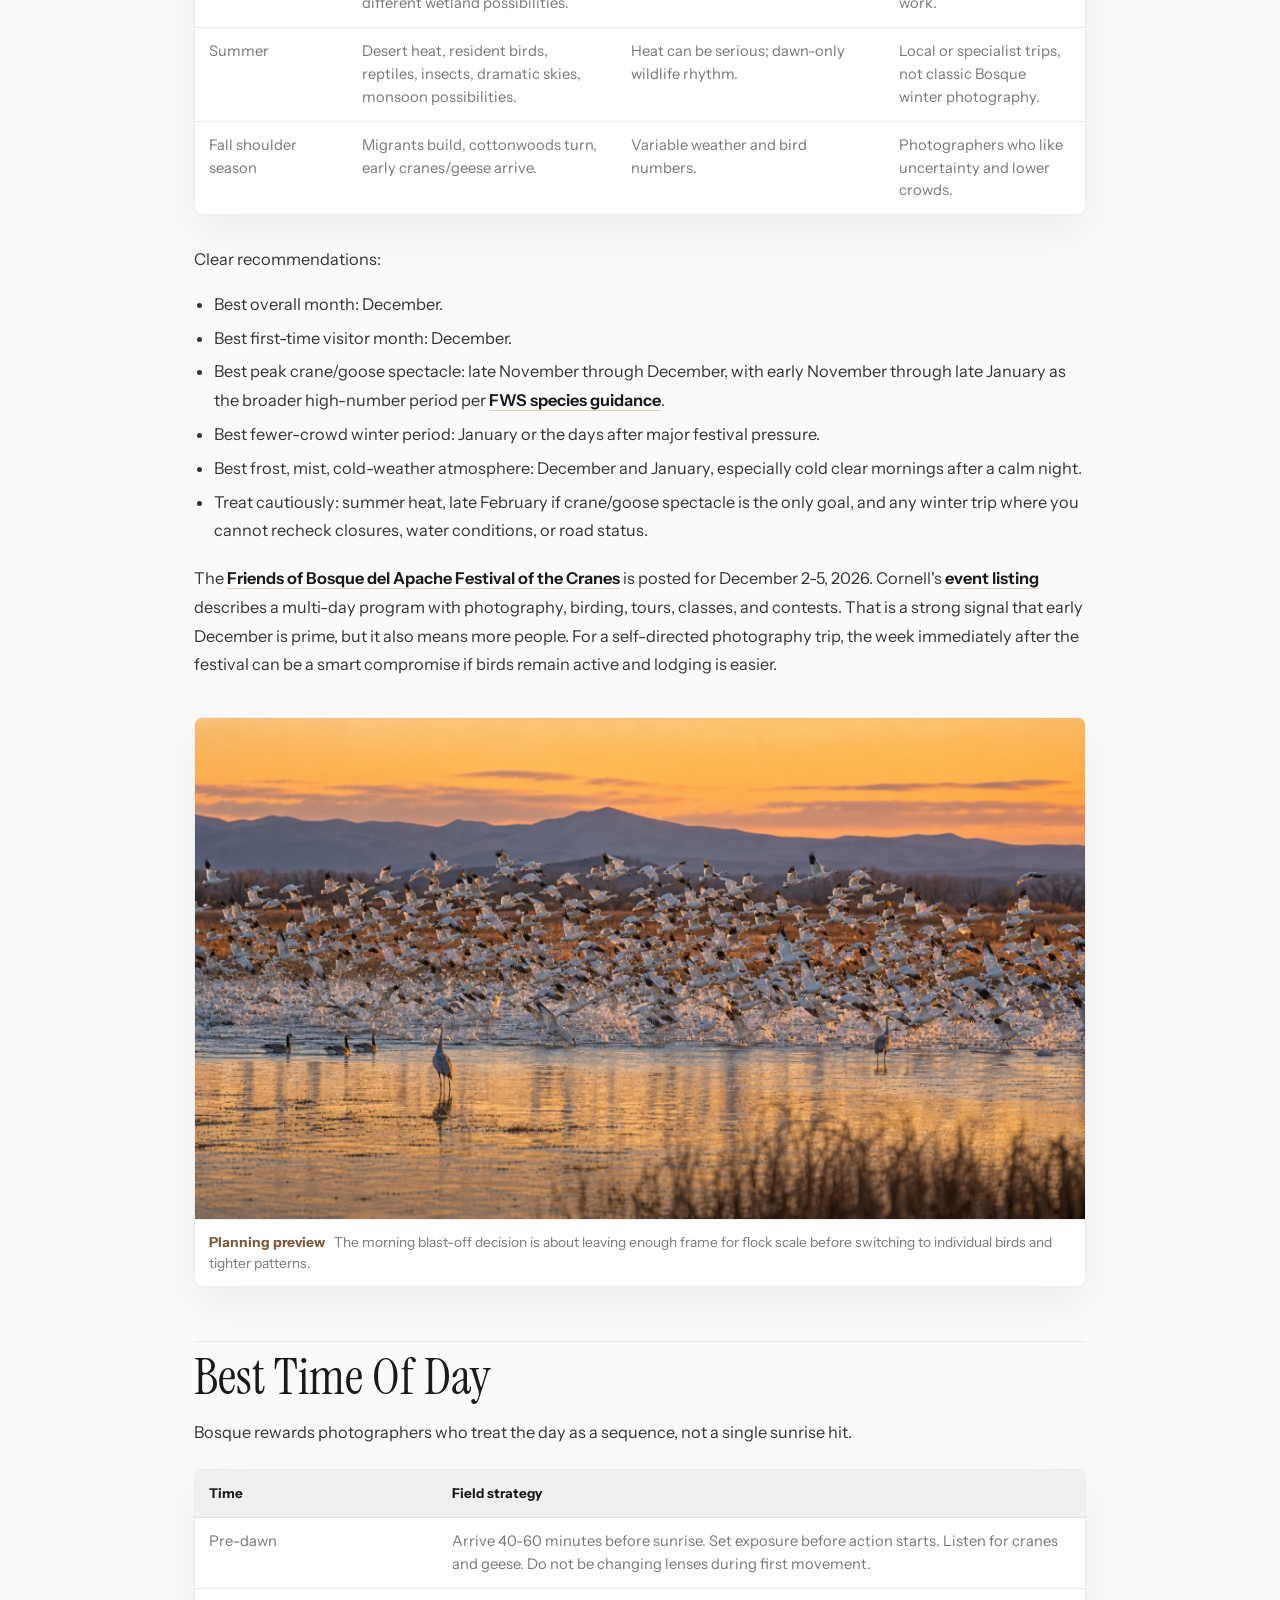
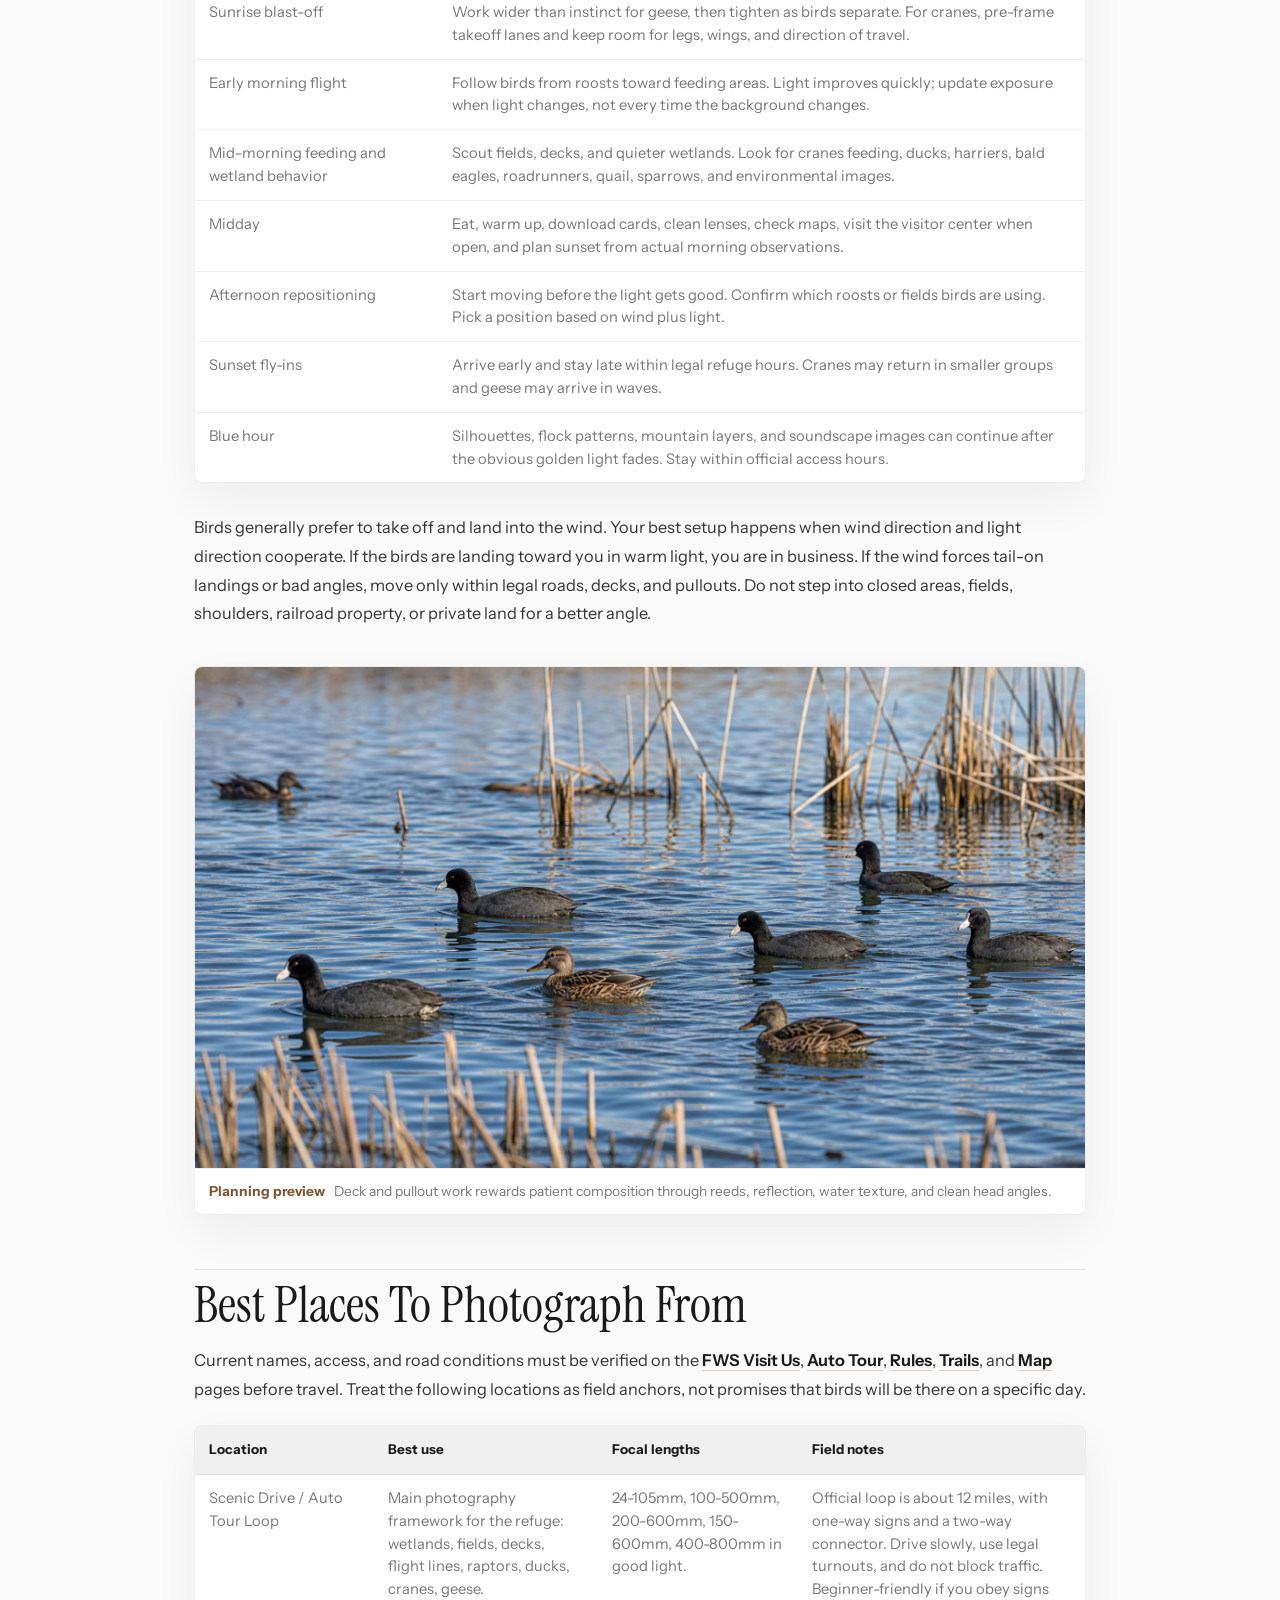
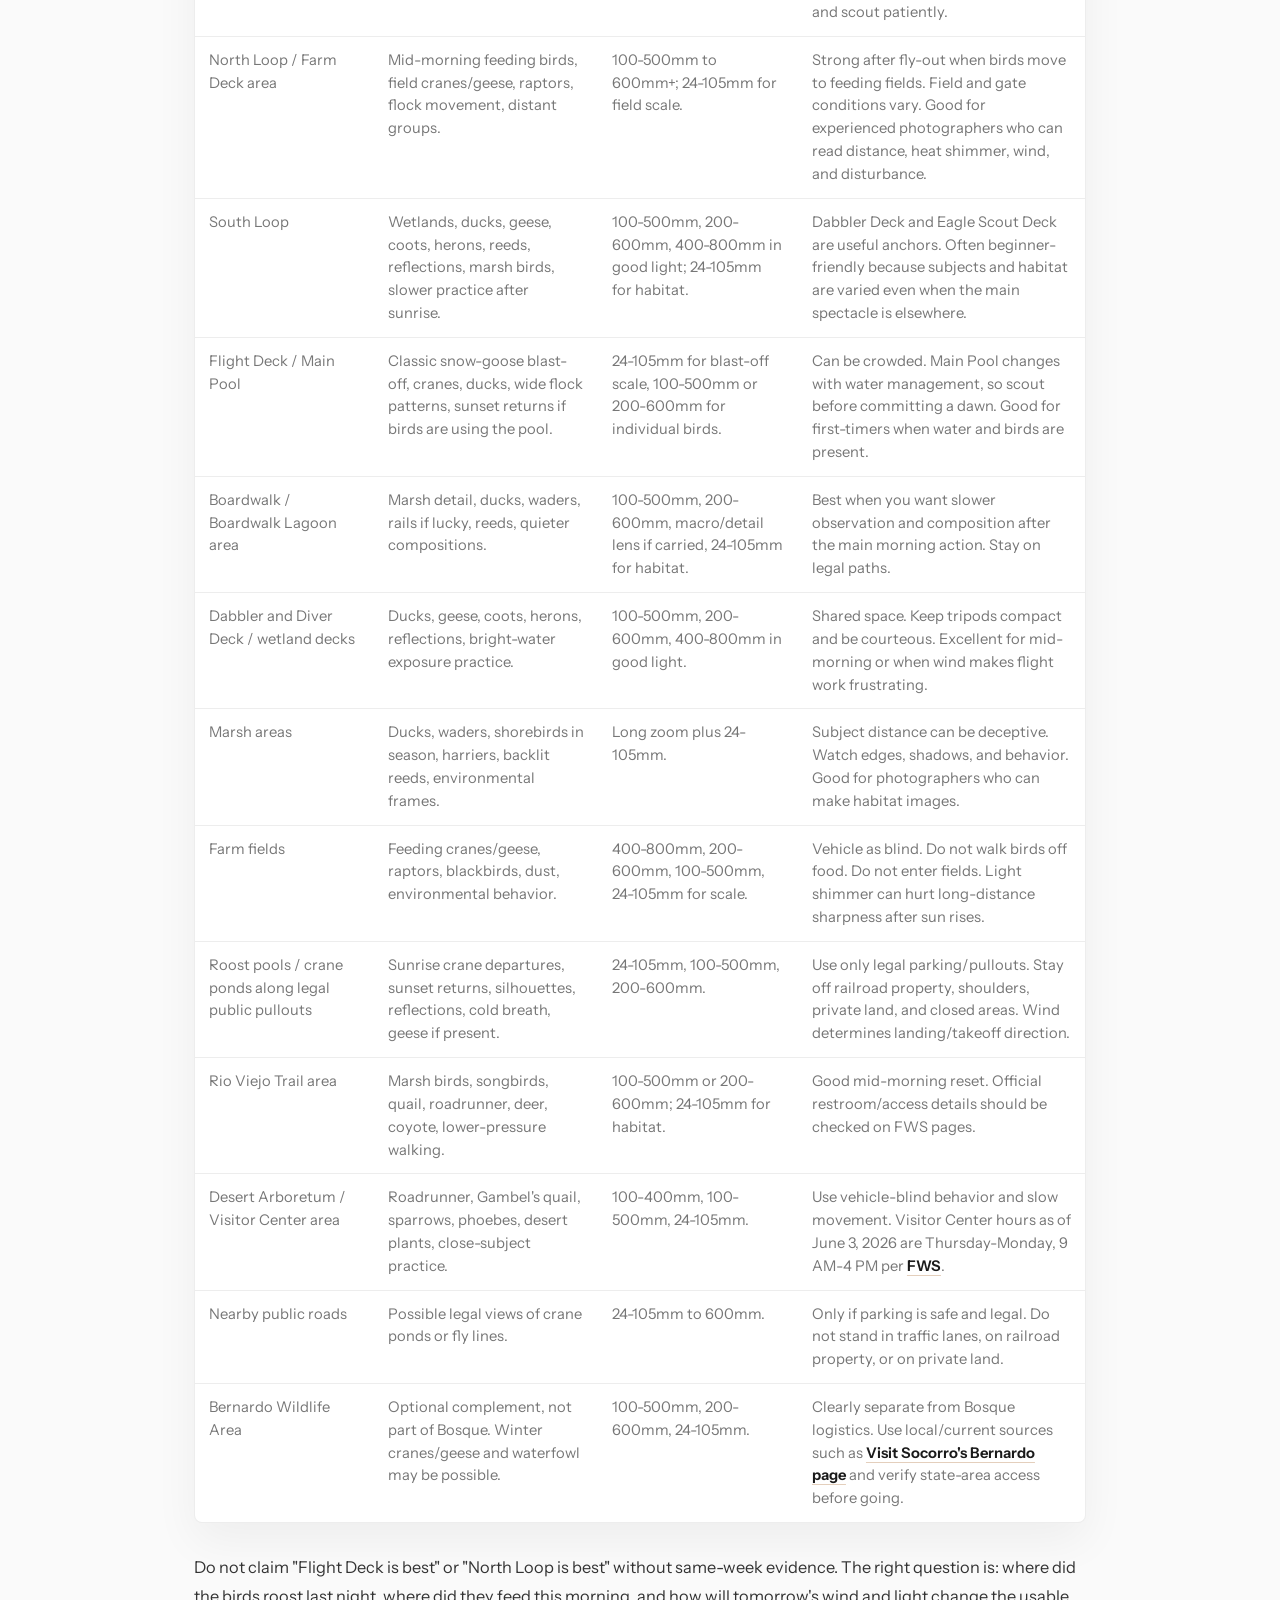
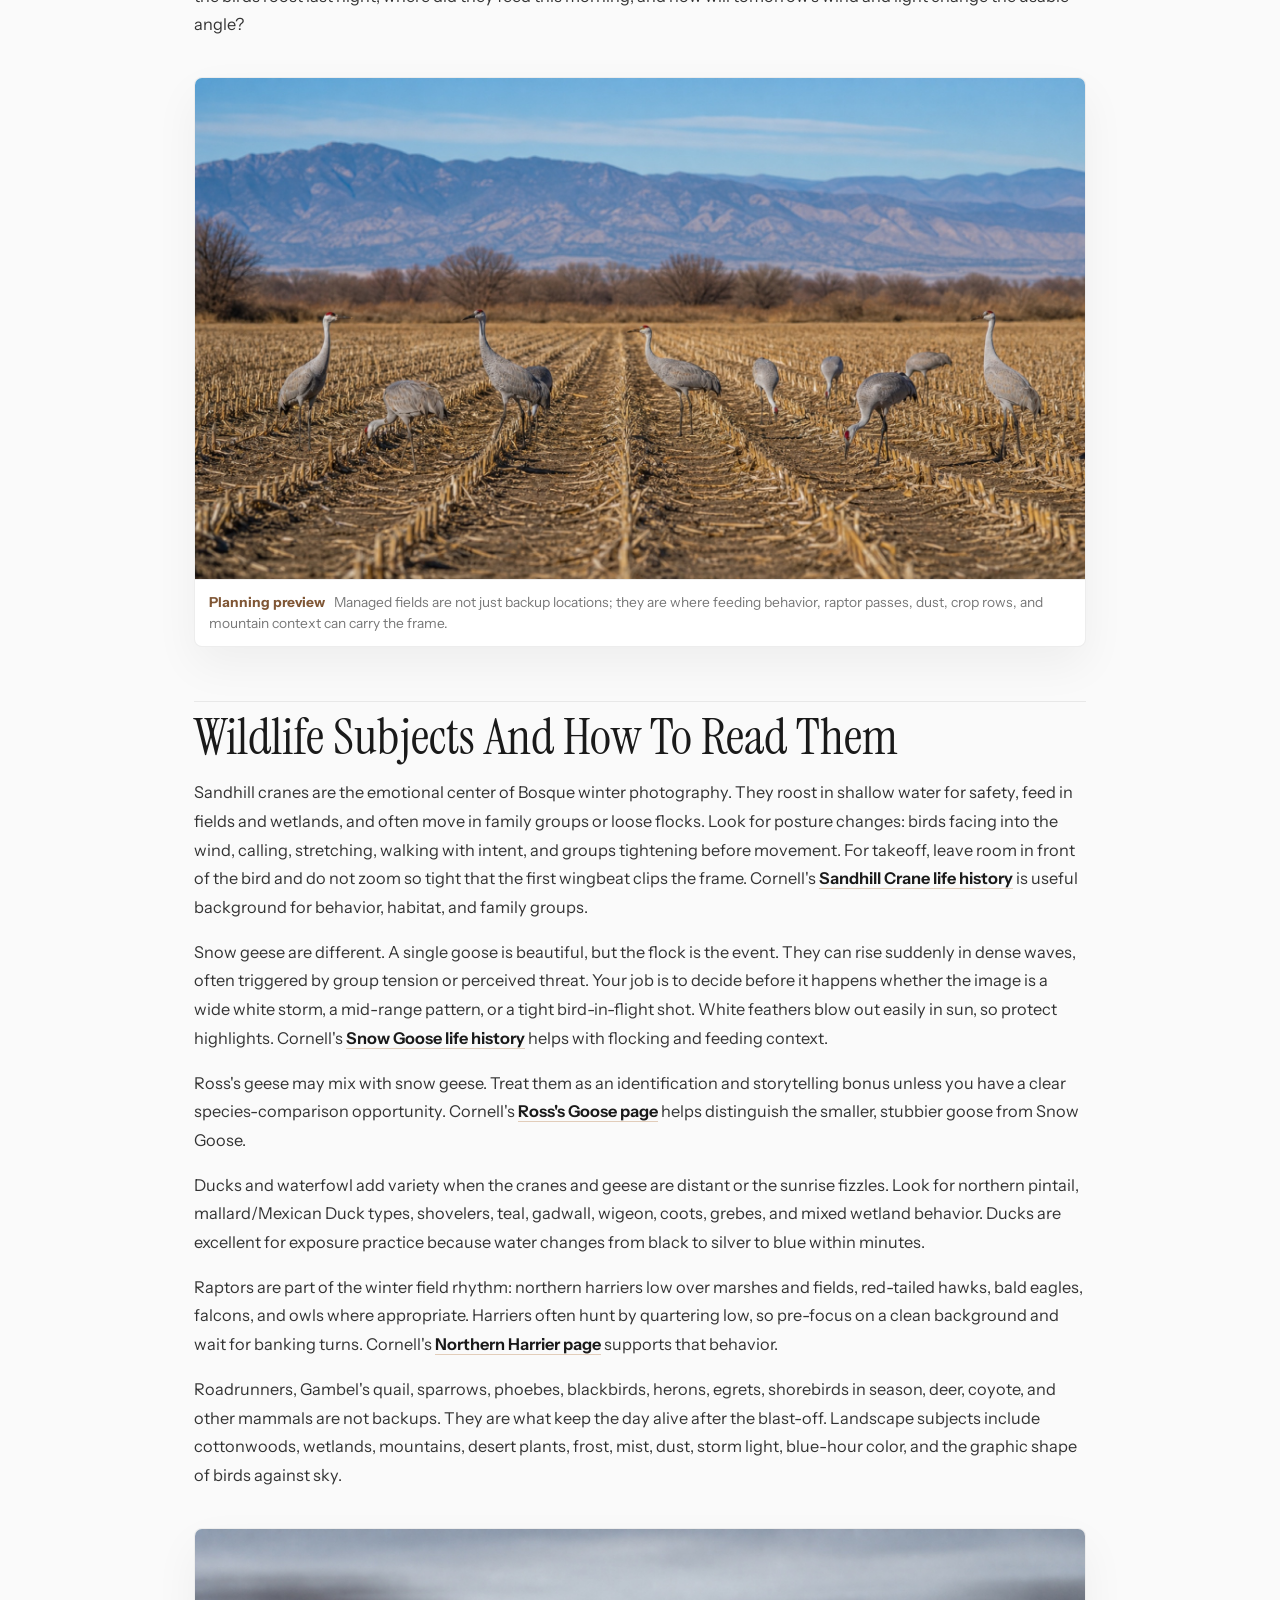
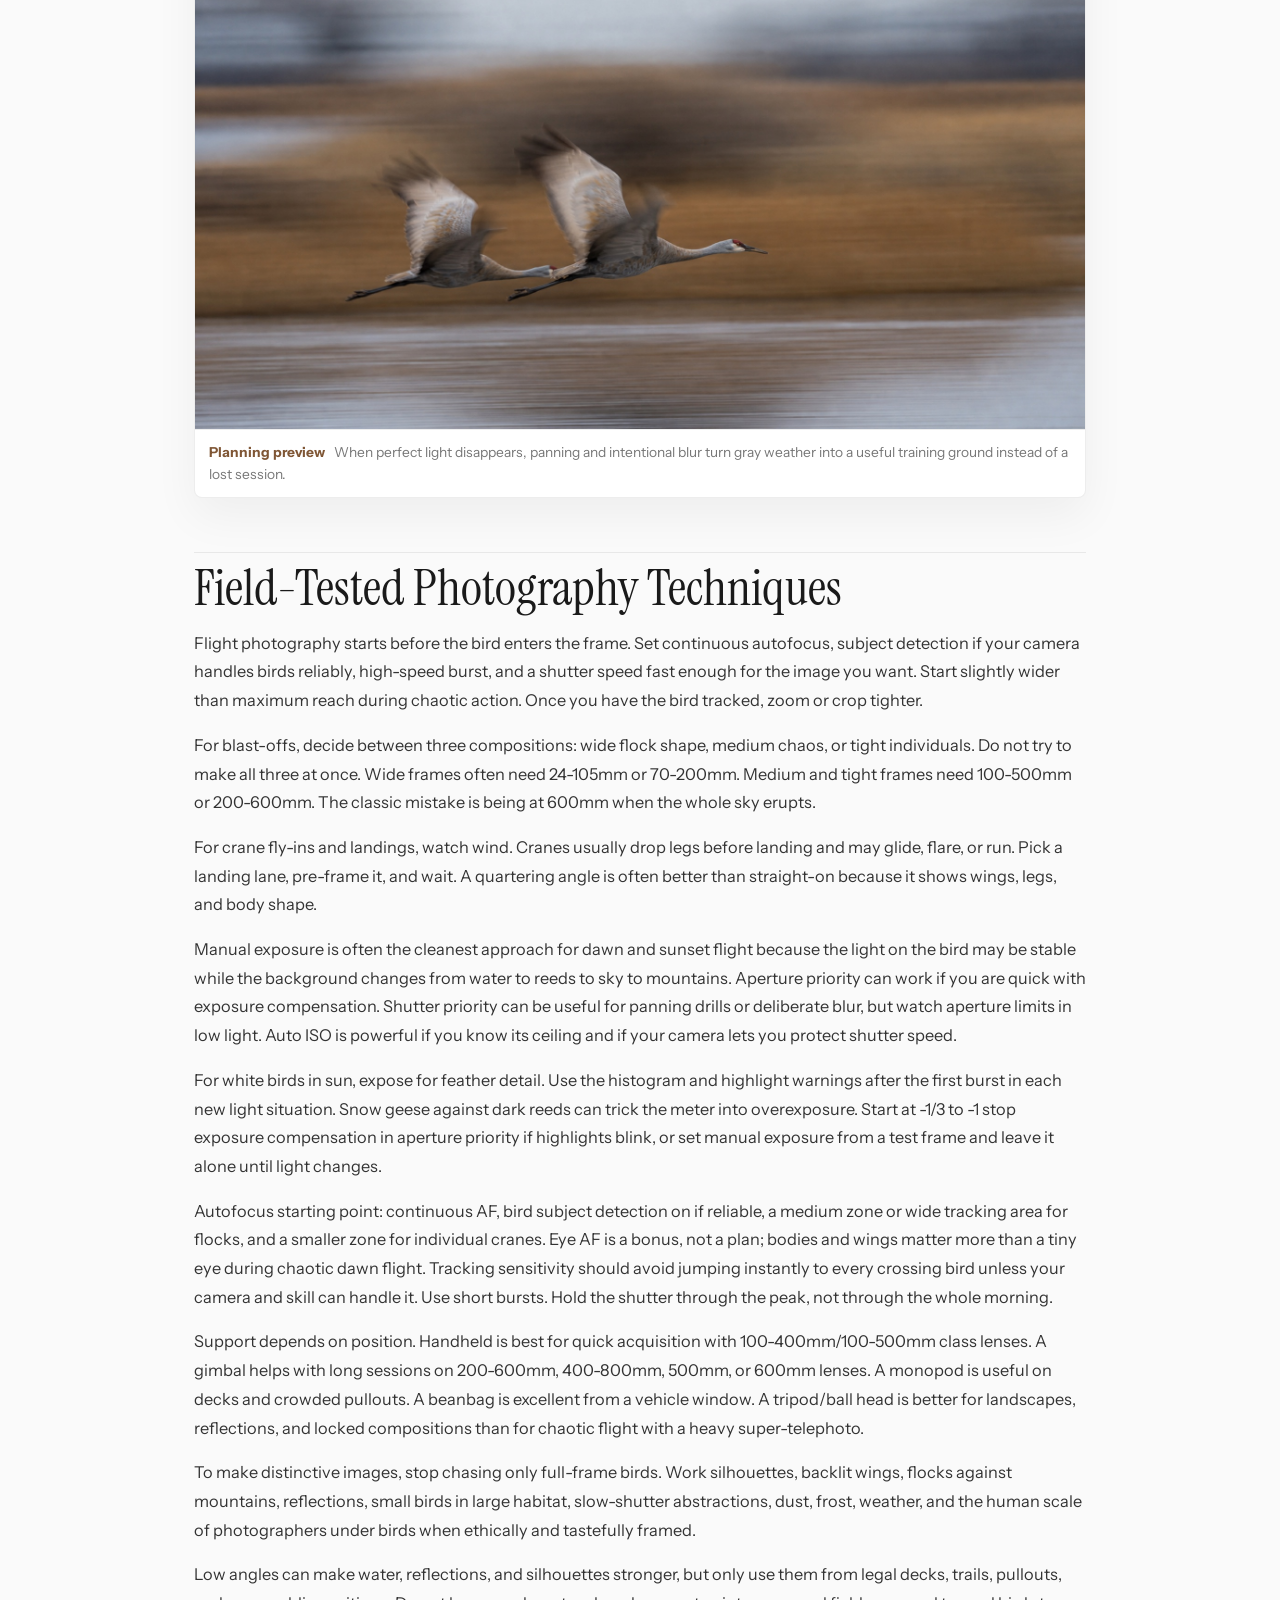
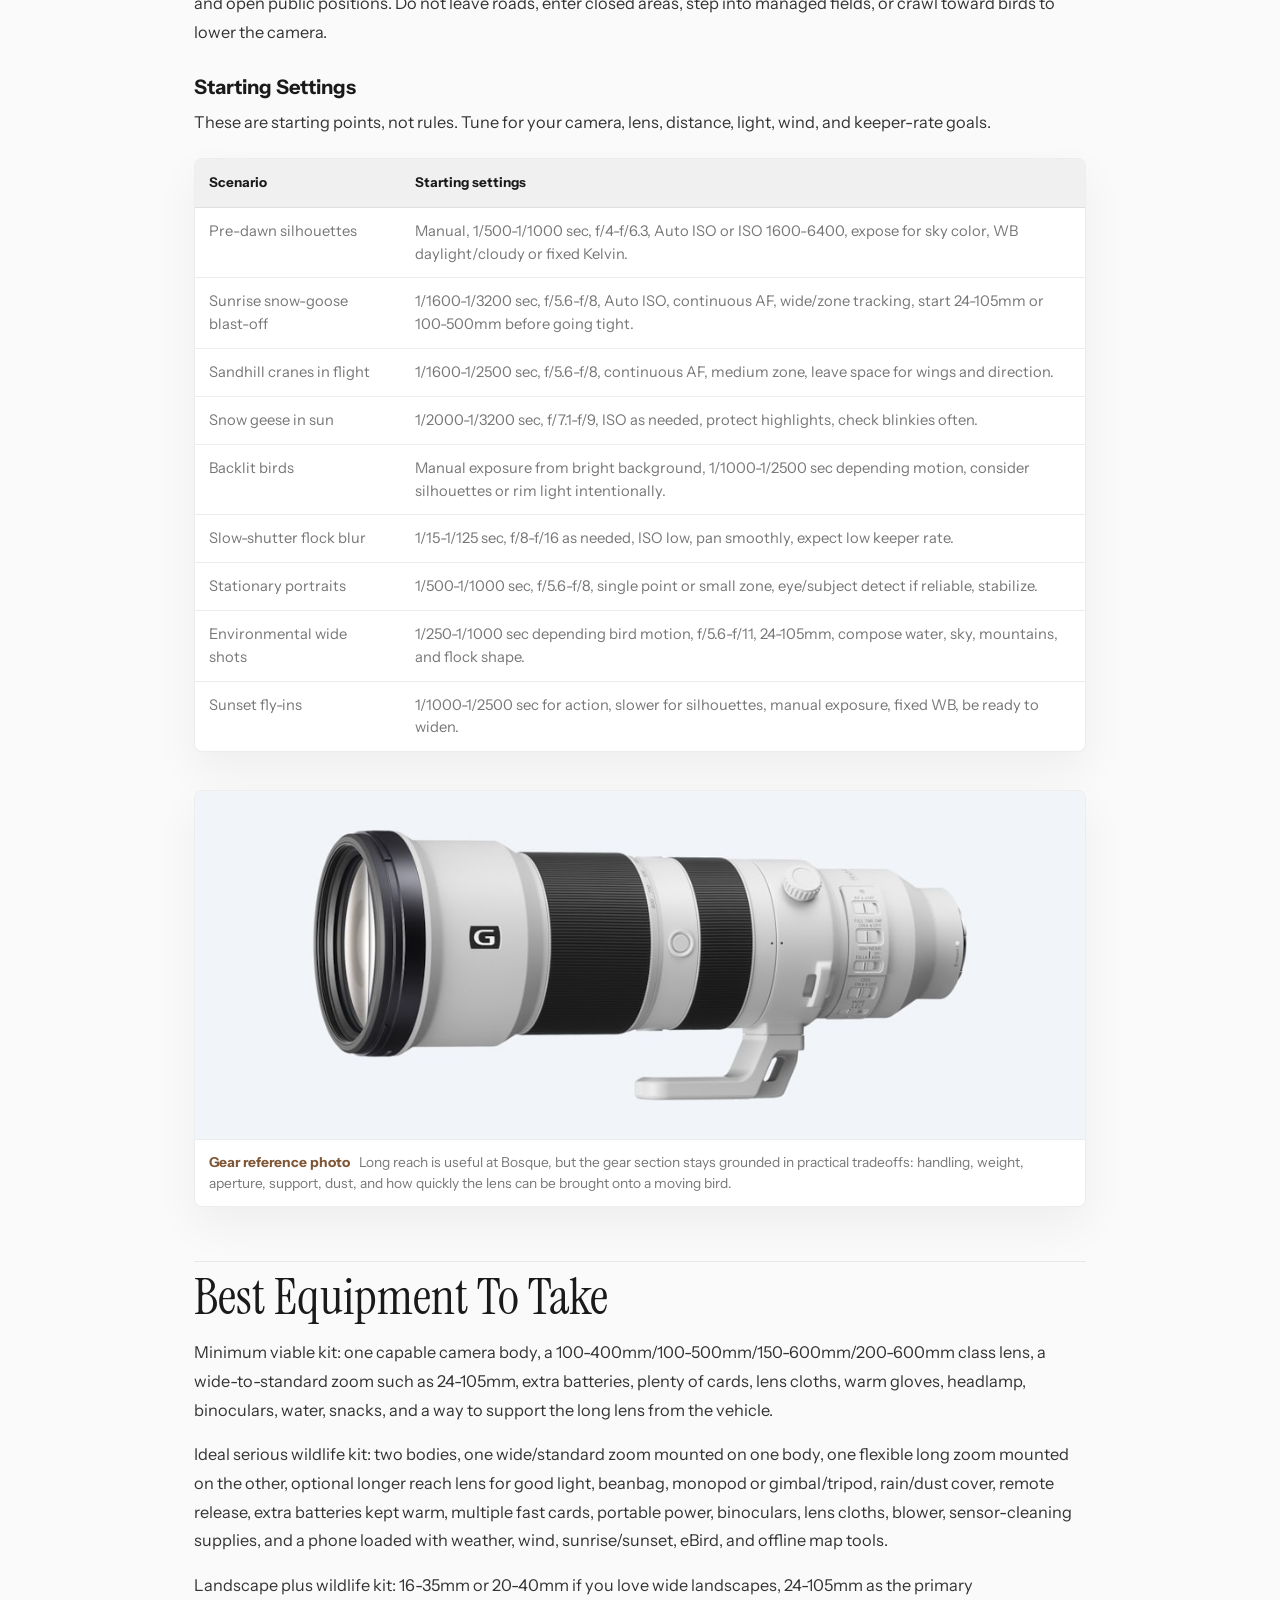
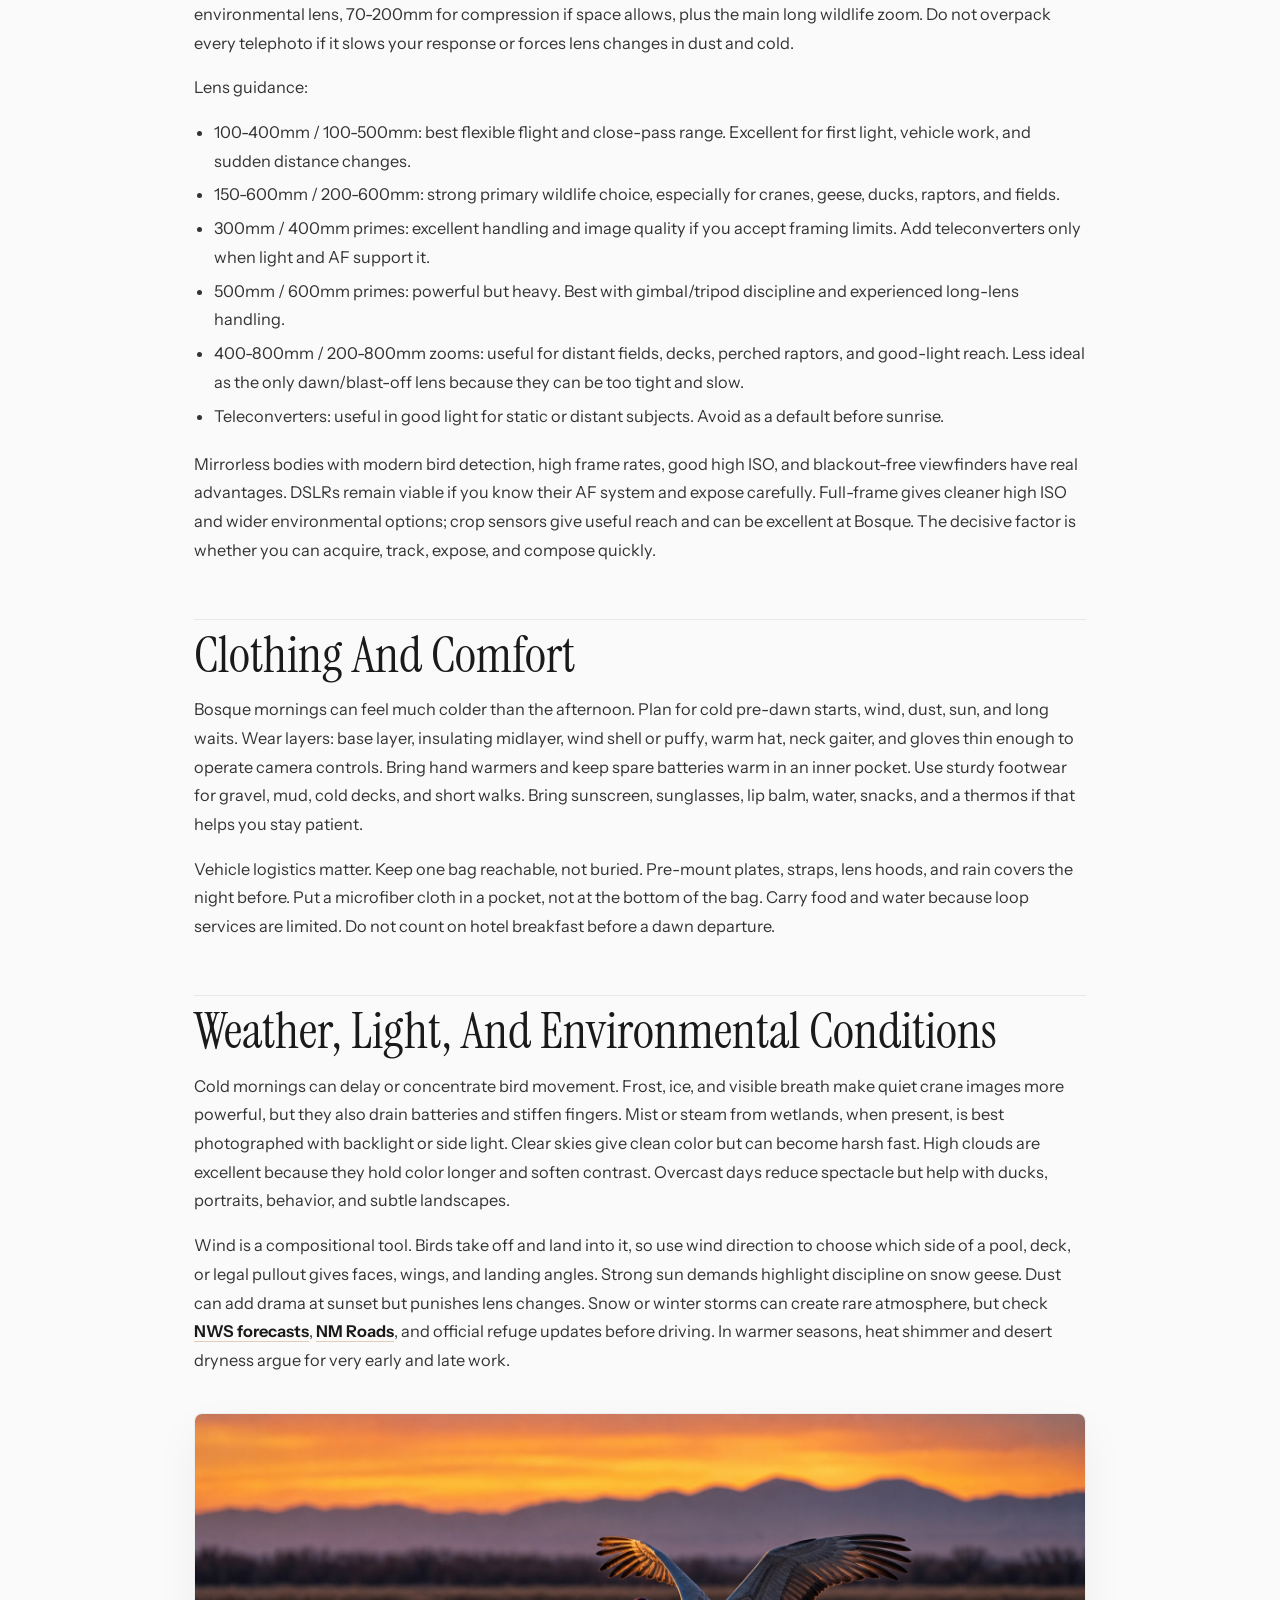
==== commit 2eb2e09c: "Refine Bosque guide IA and gear planning" ====
--- a/site/complete-photographers-guide.html
+++ b/site/complete-photographers-guide.html
@@ -23,7 +23,7 @@
 <link href="https://fonts.googleapis.com" rel="preconnect"/>
 <link crossorigin="" href="https://fonts.gstatic.com" rel="preconnect"/>
 <link href="https://fonts.googleapis.com/css2?family=Instrument+Sans:opsz,wght@14..32,400;14..32,600;14..32,700&amp;family=Instrument+Serif:ital@0;1&amp;display=swap" rel="stylesheet"/>
-<link href="./styles.css?v=20260605-sources-descriptions-v1" rel="stylesheet"/>
+<link href="./styles.css?v=20260605-retired-hashes-v1" rel="stylesheet"/>
 <script type="application/ld+json">
       {
         "@context": "https://schema.org",
@@ -55,25 +55,23 @@
 </div>
 <nav aria-label="Trip sections" class="top-tabs">
 <a class="tab" href="./index.html#overview">Overview</a>
-<a class="tab" href="./index.html#gallery">Gallery</a>
-<a aria-current="page" class="tab is-active" href="./complete-photographers-guide.html">Guide</a>
-<a class="tab" href="./index.html#map">Map</a>
-<a class="tab" href="./index.html#itinerary">Itinerary</a>
-<a class="tab" href="./index.html#windows">Photo Windows</a>
-<a class="tab" href="./index.html#travel">Travel</a>
+<a aria-current="page" class="tab is-active" href="./complete-photographers-guide.html">Field Guide</a>
+<a class="tab" href="./index.html#itinerary">5-Day Itinerary</a>
+<a class="tab" href="./index.html#windows">Best Photo Windows</a>
+<a class="tab" href="./index.html#map">Map &amp; Locations</a>
 <a class="tab" href="./index.html#gear">Gear</a>
-<a class="tab" href="./index.html#practice">Practice</a>
-<a class="tab" href="./index.html#inspiration">Inspiration</a>
-<a class="tab" href="./index.html#media">Media</a>
-<a class="tab" href="./index.html#sources">Sources</a>
+<a class="tab" href="./index.html#practice">Photo Techniques</a>
+<a class="tab" href="./index.html#travel">Travel Logistics</a>
+<a class="tab" href="./index.html#inspiration">Shot Inspiration</a>
+<a class="tab" href="./index.html#media">Resources &amp; References</a>
 </nav>
 </header>
 <main class="guide-page" id="guide-page">
 <article class="guide-article"><div class="guide-prose guide-intro"><h1 id="the-complete-photographers-guide-to-bosque-del-apache">The Complete Photographer's Guide to Bosque del Apache</h1>
-<p>Updated June 5, 2026. This is a general Bosque del Apache photography guide for any reader. The worked example uses proposed trip dates of December 6-12, 2026; recheck date-specific sunrise, sunset, access, lodging, pricing, and field conditions for your own dates. Current logistics are verified against official or current sources as of June 3, 2026 and should be rechecked before travel.</p>
+<p>Updated June 5, 2026. Use this as a general Bosque del Apache photography guide, then adapt the dated example to your own trip. The example window is December 6-12, 2026; recheck sunrise, sunset, access, lodging, pricing, and field conditions for your own travel dates. Current logistics are verified against official or current sources as of June 3, 2026 and should be rechecked before travel.</p>
 <p>Bosque del Apache National Wildlife Refuge is one of North America's great winter wildlife photography places because it combines spectacle with access. In a single cold morning you can photograph sandhill cranes standing in shallow water before sunrise, snow geese lifting in a white wall of wings, ducks sliding through managed wetlands, harriers quartering low over fields, cottonwoods along the Rio Grande, and desert mountains catching first light. The reason it works so well for photographers is not just that the birds are present. It is that Bosque is a managed refuge with wetlands, crop fields, auto-tour roads, viewing decks, and repeatable dawn and dusk movement.</p>
 <p>That repeatability has a trap inside it: Bosque changes. Water levels, farming operations, roost locations, gates, closures, prescribed burns, weather, and disturbance can shift where the birds are from week to week or even day to day. Use this guide as a field system, not a fixed treasure map. The official U.S. Fish &amp; Wildlife Service pages are the authority for access, fees, roads, hours, rules, closures, maps, and refuge operations. Current bird locations should be checked with refuge staff, recent eBird checklists, and your own scouting.</p>
-</div><figure class="guide-figure guide-hero-figure"><img alt="Generated editorial guide hero showing a winter photographer at Bosque del Apache with cranes, geese, wetlands, dawn mist, and distant mountains" decoding="async" height="941" loading="eager" src="./assets/generated/guide/guide-field-hero.jpg" width="1672"/><figcaption><span>Generated guide illustration</span> Purpose-built editorial image for this field guide: winter wetland light, cranes and geese, legal roadside photography, cold dawn atmosphere, and the practical field-craft context behind the trip plan.</figcaption></figure><div class="guide-prose"><figure class="guide-figure"><img alt="Snow geese flying over photographers at Bosque del Apache" decoding="async" height="1440" loading="lazy" src="./assets/snow-geese-flyout-lynne-braden-usfws-1800.jpg" width="1800"/><figcaption><span>Public-domain field context</span> Snow geese lifting over photographers gives the guide an immediate sense of scale, crowd etiquette, and why a flexible focal-length plan matters at Bosque del Apache.</figcaption></figure><h2 id="why-bosque-works-so-well-for-photographers">Why Bosque Works So Well For Photographers</h2>
+</div><figure class="guide-figure guide-hero-figure"><img alt="Editorial guide hero showing a winter photographer at Bosque del Apache with cranes, geese, wetlands, dawn mist, and distant mountains" decoding="async" height="941" loading="eager" src="./assets/generated/guide/guide-field-hero.jpg" width="1672"/><figcaption><span>Guide illustration</span> Purpose-built editorial image for this field guide: winter wetland light, cranes and geese, legal roadside photography, cold dawn atmosphere, and the practical field-craft context behind the trip plan.</figcaption></figure><div class="guide-prose"><figure class="guide-figure"><img alt="Snow geese flying over photographers at Bosque del Apache" decoding="async" height="1440" loading="lazy" src="./assets/snow-geese-flyout-lynne-braden-usfws-1800.jpg" width="1800"/><figcaption><span>Public-domain field context</span> Snow geese lifting over photographers gives the guide an immediate sense of scale, crowd etiquette, and why a flexible focal-length plan matters at Bosque del Apache.</figcaption></figure><h2 id="why-bosque-works-so-well-for-photographers">Why Bosque Works So Well For Photographers</h2>
 <p>Bosque del Apache sits along the Rio Grande in central New Mexico, south of Socorro and San Antonio. Its winter identity comes from managed wetlands and agricultural fields that support large numbers of cranes, geese, ducks, raptors, and other wildlife. FWS describes the refuge's highest bird numbers as early November through late January on its <a href="https://www.fws.gov/refuge/bosque-del-apache/species">species page</a>, which lines up with the classic winter photography season.</p>
 <p>Photographically, the refuge gives you four things at once:</p>
 <table>
@@ -103,7 +101,7 @@
 </tbody>
 </table>
 <p>The signature images are dawn snow-goose blast-offs and sunset crane fly-ins, but the strongest Bosque portfolios go beyond those. Look for crane family behavior, geese against mountains, ducks in textured water, raptors over fields, roadrunners near the visitor center, frosty reeds, blue-hour silhouettes, and wide environmental frames that show why this place is different from a generic bird pond.</p>
-<figure class="guide-figure"><img alt="Generated 1080p planning image of cranes in shallow water before sunrise at Bosque del Apache" decoding="async" height="1080" loading="lazy" src="./assets/generated/gallery-hd/crane-roost-dawn-01.jpg" width="1920"/><figcaption><span>Generated planning preview</span> Early December is framed around winter roost behavior: cranes, shallow water, cold color, and mountain bands before sunrise.</figcaption></figure><h2 id="best-time-of-year">Best Time Of Year</h2>
+<figure class="guide-figure"><img alt="Planning image of cranes in shallow water before sunrise at Bosque del Apache" decoding="async" height="1080" loading="lazy" src="./assets/generated/gallery-hd/crane-roost-dawn-01.jpg" width="1920"/><figcaption><span>Planning preview</span> Early December is framed around winter roost behavior: cranes, shallow water, cold color, and mountain bands before sunrise.</figcaption></figure><h2 id="best-time-of-year">Best Time Of Year</h2>
 <p>The best overall period for a serious first trip is late November through December. The best first-time visitor month is December because bird numbers are usually strong, winter behavior is established, sunrise is not brutally early, and the probability of cranes, geese, ducks, raptors, frost, and atmosphere is good. The best month for fewer crowds is often January, especially after holiday and festival pressure, though conditions can be colder and bird concentrations may be more variable. Late October and February can be excellent for advanced photographers who are comfortable with lower predictability and more scouting.</p>
 <table>
 <thead>
@@ -175,7 +173,7 @@
 <li>Treat cautiously: summer heat, late February if crane/goose spectacle is the only goal, and any winter trip where you cannot recheck closures, water conditions, or road status.</li>
 </ul>
 <p>The <a href="https://friendsofbosquedelapache.org/festival/">Friends of Bosque del Apache Festival of the Cranes</a> is posted for December 2-5, 2026. Cornell's <a href="https://www.allaboutbirds.org/news/event/festival-of-the-cranes/">event listing</a> describes a multi-day program with photography, birding, tours, classes, and contests. That is a strong signal that early December is prime, but it also means more people. For a self-directed photography trip, the week immediately after the festival can be a smart compromise if birds remain active and lodging is easier.</p>
-<figure class="guide-figure"><img alt="Generated 1080p planning image of a snow goose blast-off over Bosque del Apache water" decoding="async" height="1080" loading="lazy" src="./assets/generated/gallery-hd/snow-goose-blastoff-03.jpg" width="1920"/><figcaption><span>Generated planning preview</span> The morning blast-off decision is about leaving enough frame for flock scale before switching to individual birds and tighter patterns.</figcaption></figure><h2 id="best-time-of-day">Best Time Of Day</h2>
+<figure class="guide-figure"><img alt="Planning image of a snow goose blast-off over Bosque del Apache water" decoding="async" height="1080" loading="lazy" src="./assets/generated/gallery-hd/snow-goose-blastoff-03.jpg" width="1920"/><figcaption><span>Planning preview</span> The morning blast-off decision is about leaving enough frame for flock scale before switching to individual birds and tighter patterns.</figcaption></figure><h2 id="best-time-of-day">Best Time Of Day</h2>
 <p>Bosque rewards photographers who treat the day as a sequence, not a single sunrise hit.</p>
 <table>
 <thead>
@@ -220,7 +218,7 @@
 </tbody>
 </table>
 <p>Birds generally prefer to take off and land into the wind. Your best setup happens when wind direction and light direction cooperate. If the birds are landing toward you in warm light, you are in business. If the wind forces tail-on landings or bad angles, move only within legal roads, decks, and pullouts. Do not step into closed areas, fields, shoulders, railroad property, or private land for a better angle.</p>
-<figure class="guide-figure"><img alt="Generated 1080p planning image of wetland deck bird photography through reeds" decoding="async" height="1080" loading="lazy" src="./assets/generated/gallery-hd/wetland-deck-02.jpg" width="1920"/><figcaption><span>Generated planning preview</span> Deck and pullout work rewards patient composition through reeds, reflection, water texture, and clean head angles.</figcaption></figure><h2 id="best-places-to-photograph-from">Best Places To Photograph From</h2>
+<figure class="guide-figure"><img alt="Planning image of wetland deck bird photography through reeds" decoding="async" height="1080" loading="lazy" src="./assets/generated/gallery-hd/wetland-deck-02.jpg" width="1920"/><figcaption><span>Planning preview</span> Deck and pullout work rewards patient composition through reeds, reflection, water texture, and clean head angles.</figcaption></figure><h2 id="best-places-to-photograph-from">Best Places To Photograph From</h2>
 <p>Current names, access, and road conditions must be verified on the <a href="https://www.fws.gov/refuge/bosque-del-apache/visit-us">FWS Visit Us</a>, <a href="https://www.fws.gov/refuge/bosque-del-apache/visit-us/activities/auto-tour">Auto Tour</a>, <a href="https://www.fws.gov/refuge/bosque-del-apache/visit-us/rules-policies">Rules</a>, <a href="https://www.fws.gov/refuge/bosque-del-apache/visit-us/trails">Trails</a>, and <a href="https://www.fws.gov/refuge/bosque-del-apache/map">Map</a> pages before travel. Treat the following locations as field anchors, not promises that birds will be there on a specific day.</p>
 <table>
 <thead>
@@ -313,14 +311,14 @@
 </tbody>
 </table>
 <p>Do not claim "Flight Deck is best" or "North Loop is best" without same-week evidence. The right question is: where did the birds roost last night, where did they feed this morning, and how will tomorrow's wind and light change the usable angle?</p>
-<figure class="guide-figure"><img alt="Generated 1080p planning image of cranes feeding in managed farm fields at Bosque del Apache" decoding="async" height="1080" loading="lazy" src="./assets/generated/gallery-hd/farm-field-feeding-01.jpg" width="1920"/><figcaption><span>Generated planning preview</span> Managed fields are not just backup locations; they are where feeding behavior, raptor passes, dust, crop rows, and mountain context can carry the frame.</figcaption></figure><h2 id="wildlife-subjects-and-how-to-read-them">Wildlife Subjects And How To Read Them</h2>
+<figure class="guide-figure"><img alt="Planning image of cranes feeding in managed farm fields at Bosque del Apache" decoding="async" height="1080" loading="lazy" src="./assets/generated/gallery-hd/farm-field-feeding-01.jpg" width="1920"/><figcaption><span>Planning preview</span> Managed fields are not just backup locations; they are where feeding behavior, raptor passes, dust, crop rows, and mountain context can carry the frame.</figcaption></figure><h2 id="wildlife-subjects-and-how-to-read-them">Wildlife Subjects And How To Read Them</h2>
 <p>Sandhill cranes are the emotional center of Bosque winter photography. They roost in shallow water for safety, feed in fields and wetlands, and often move in family groups or loose flocks. Look for posture changes: birds facing into the wind, calling, stretching, walking with intent, and groups tightening before movement. For takeoff, leave room in front of the bird and do not zoom so tight that the first wingbeat clips the frame. Cornell's <a href="https://www.allaboutbirds.org/guide/Sandhill_Crane/lifehistory">Sandhill Crane life history</a> is useful background for behavior, habitat, and family groups.</p>
 <p>Snow geese are different. A single goose is beautiful, but the flock is the event. They can rise suddenly in dense waves, often triggered by group tension or perceived threat. Your job is to decide before it happens whether the image is a wide white storm, a mid-range pattern, or a tight bird-in-flight shot. White feathers blow out easily in sun, so protect highlights. Cornell's <a href="https://www.allaboutbirds.org/guide/Snow_Goose/lifehistory">Snow Goose life history</a> helps with flocking and feeding context.</p>
 <p>Ross's geese may mix with snow geese. Treat them as an identification and storytelling bonus unless you have a clear species-comparison opportunity. Cornell's <a href="https://www.allaboutbirds.org/guide/Rosss_Goose/lifehistory">Ross's Goose page</a> helps distinguish the smaller, stubbier goose from Snow Goose.</p>
 <p>Ducks and waterfowl add variety when the cranes and geese are distant or the sunrise fizzles. Look for northern pintail, mallard/Mexican Duck types, shovelers, teal, gadwall, wigeon, coots, grebes, and mixed wetland behavior. Ducks are excellent for exposure practice because water changes from black to silver to blue within minutes.</p>
 <p>Raptors are part of the winter field rhythm: northern harriers low over marshes and fields, red-tailed hawks, bald eagles, falcons, and owls where appropriate. Harriers often hunt by quartering low, so pre-focus on a clean background and wait for banking turns. Cornell's <a href="https://www.allaboutbirds.org/guide/Northern_Harrier/lifehistory">Northern Harrier page</a> supports that behavior.</p>
 <p>Roadrunners, Gambel's quail, sparrows, phoebes, blackbirds, herons, egrets, shorebirds in season, deer, coyote, and other mammals are not backups. They are what keep the day alive after the blast-off. Landscape subjects include cottonwoods, wetlands, mountains, desert plants, frost, mist, dust, storm light, blue-hour color, and the graphic shape of birds against sky.</p>
-<figure class="guide-figure"><img alt="Generated 1080p planning image of intentional motion blur for birds at Bosque del Apache" decoding="async" height="1080" loading="lazy" src="./assets/generated/gallery-hd/weather-motion-fallback-03.jpg" width="1920"/><figcaption><span>Generated planning preview</span> When perfect light disappears, panning and intentional blur turn gray weather into a useful training ground instead of a lost session.</figcaption></figure><h2 id="field-tested-photography-techniques">Field-Tested Photography Techniques</h2>
+<figure class="guide-figure"><img alt="Planning image of intentional motion blur for birds at Bosque del Apache" decoding="async" height="1080" loading="lazy" src="./assets/generated/gallery-hd/weather-motion-fallback-03.jpg" width="1920"/><figcaption><span>Planning preview</span> When perfect light disappears, panning and intentional blur turn gray weather into a useful training ground instead of a lost session.</figcaption></figure><h2 id="field-tested-photography-techniques">Field-Tested Photography Techniques</h2>
 <p>Flight photography starts before the bird enters the frame. Set continuous autofocus, subject detection if your camera handles birds reliably, high-speed burst, and a shutter speed fast enough for the image you want. Start slightly wider than maximum reach during chaotic action. Once you have the bird tracked, zoom or crop tighter.</p>
 <p>For blast-offs, decide between three compositions: wide flock shape, medium chaos, or tight individuals. Do not try to make all three at once. Wide frames often need 24-105mm or 70-200mm. Medium and tight frames need 100-500mm or 200-600mm. The classic mistake is being at 600mm when the whole sky erupts.</p>
 <p>For crane fly-ins and landings, watch wind. Cranes usually drop legs before landing and may glide, flare, or run. Pick a landing lane, pre-frame it, and wait. A quartering angle is often better than straight-on because it shows wings, legs, and body shape.</p>
@@ -398,7 +396,7 @@
 <h2 id="weather-light-and-environmental-conditions">Weather, Light, And Environmental Conditions</h2>
 <p>Cold mornings can delay or concentrate bird movement. Frost, ice, and visible breath make quiet crane images more powerful, but they also drain batteries and stiffen fingers. Mist or steam from wetlands, when present, is best photographed with backlight or side light. Clear skies give clean color but can become harsh fast. High clouds are excellent because they hold color longer and soften contrast. Overcast days reduce spectacle but help with ducks, portraits, behavior, and subtle landscapes.</p>
 <p>Wind is a compositional tool. Birds take off and land into it, so use wind direction to choose which side of a pool, deck, or legal pullout gives faces, wings, and landing angles. Strong sun demands highlight discipline on snow geese. Dust can add drama at sunset but punishes lens changes. Snow or winter storms can create rare atmosphere, but check <a href="https://forecast.weather.gov/MapClick.php?lat=34.0485&amp;lon=-106.8934">NWS forecasts</a>, <a href="https://www.nmroads.com/">NM Roads</a>, and official refuge updates before driving. In warmer seasons, heat shimmer and desert dryness argue for very early and late work.</p>
-<figure class="guide-figure"><img alt="Generated 1080p planning image of cranes landing in evening light at Bosque del Apache" decoding="async" height="1080" loading="lazy" src="./assets/generated/gallery-hd/crane-evening-return-04.jpg" width="1920"/><figcaption><span>Generated planning preview</span> The day-by-day plan works best when each session has a chosen landing lane, backup position, and visual intention before the light peaks.</figcaption></figure><h2 id="field-strategy-and-itineraries">Field Strategy And Itineraries</h2>
+<figure class="guide-figure"><img alt="Planning image of cranes landing in evening light at Bosque del Apache" decoding="async" height="1080" loading="lazy" src="./assets/generated/gallery-hd/crane-evening-return-04.jpg" width="1920"/><figcaption><span>Planning preview</span> The day-by-day plan works best when each session has a chosen landing lane, backup position, and visual intention before the light peaks.</figcaption></figure><h2 id="field-strategy-and-itineraries">Field Strategy And Itineraries</h2>
 <p>One-day plan: arrive before dawn at the currently strongest roost, not the most famous deck. Shoot sunrise until movement fades. Drive the loop slowly after fly-out, noting feeding fields, wetland activity, raptors, and where photographers are gathering. Visit the visitor center when open for staff intel. Eat and rest midday. Return to the best roost or staging area 60-90 minutes before sunset. Review images after dinner and write down tomorrow's wind/light plan.</p>
 <p>Two-day plan: use Day 1 for broad scouting and one classic sunrise/sunset attempt. Use Day 2 to repeat the most active roost with better positioning. If Day 1 was geese at Flight Deck, make Day 2 crane-focused at a legal crane-pool pullout, or vice versa.</p>
 <p>Three-day plan: Day 1 learn the loop and identify roosts. Day 2 optimize for the strongest dawn and scout fields mid-morning. Day 3 make a deliberate portfolio: one wide spectacle, one crane behavior sequence, one duck/wetland set, one raptor or road runner, one landscape/atmosphere image.</p>
@@ -473,7 +471,7 @@
 <p>Best trip length: three days is the minimum for serious photography; five days is much better because it lets you learn patterns, repeat productive spots, and survive a bad-weather morning.</p>
 <h2 id="common-mistakes">Common Mistakes</h2>
 <p>Arriving too late. Ignoring wind. Standing in pretty light but with birds landing away from you. Accidentally using 1/250 sec when you meant 1/2500 sec. Blowing highlights on snow geese. Overusing 600mm when the better frame is 100mm. Ignoring habitat. Leaving after sunrise before feeding behavior begins. Following crowds blindly. Dressing for the afternoon instead of the pre-dawn wind. Forgetting to check official refuge updates. Blocking roads or crowding birds. Reviewing the back of the camera during peak action. Running out of card space or batteries. Waiting until the trip to practice flight tracking.</p>
-<figure class="guide-figure"><img alt="Generated 1080p planning image of a desert-edge wildlife detail at Bosque del Apache" decoding="async" height="1080" loading="lazy" src="./assets/generated/gallery-hd/desert-edge-details-01.jpg" width="1920"/><figcaption><span>Generated planning preview</span> The shot list should leave room for quiet desert-edge frames after the morning spectacle, especially when the best image is small, still, and easy to miss.</figcaption></figure><h2 id="shot-list">Shot List</h2>
+<figure class="guide-figure"><img alt="Planning image of a desert-edge wildlife detail at Bosque del Apache" decoding="async" height="1080" loading="lazy" src="./assets/generated/gallery-hd/desert-edge-details-01.jpg" width="1920"/><figcaption><span>Planning preview</span> The shot list should leave room for quiet desert-edge frames after the morning spectacle, especially when the best image is small, still, and easy to miss.</figcaption></figure><h2 id="shot-list">Shot List</h2>
 <ul>
 <li>Snow goose blast-off, wide and medium.</li>
 <li>Crane silhouettes before sunrise.</li>
--- a/site/styles.css
+++ b/site/styles.css
@@ -3058,6 +3058,118 @@
   grid-template-columns: 1fr;
 }
 
+.gear-workspace {
+  display: grid;
+  gap: 18px;
+}
+
+.gear-workspace-tabs {
+  margin-bottom: 22px;
+}
+
+.lens-system-tabs {
+  margin-top: 4px;
+}
+
+.gear-kit-grid,
+.gear-filter-drills,
+.camera-comparison-table {
+  margin-top: 18px;
+}
+
+.camera-body-grid,
+.support-checklist-grid,
+.backpack-grid {
+  display: grid;
+  gap: 16px;
+}
+
+.camera-body-grid,
+.support-checklist-grid {
+  grid-template-columns: repeat(auto-fit, minmax(min(100%, 320px), 1fr));
+}
+
+.camera-body-card,
+.support-checklist-card,
+.backpack-card {
+  border: 1px solid var(--line-soft);
+  border-radius: 8px;
+  background: var(--surface);
+  box-shadow: var(--shadow);
+}
+
+.camera-body-card,
+.support-checklist-card {
+  padding: 16px;
+}
+
+.camera-body-card-header {
+  min-height: 118px;
+}
+
+.gear-verdict {
+  border-left: 2px solid var(--accent);
+  margin: 12px 0;
+  padding-left: 12px;
+  color: var(--text);
+}
+
+.camera-comparison-table .comparison-table {
+  min-width: 1180px;
+}
+
+.backpack-decision {
+  margin-bottom: 4px;
+}
+
+.backpack-grid {
+  grid-template-columns: repeat(auto-fit, minmax(min(100%, 430px), 1fr));
+}
+
+.backpack-card {
+  display: grid;
+  grid-template-columns: minmax(210px, 0.42fr) minmax(0, 1fr);
+  gap: 16px;
+  padding: 16px;
+}
+
+.backpack-card .gear-photo {
+  align-self: start;
+  margin-bottom: 0;
+}
+
+.backpack-card-copy {
+  min-width: 0;
+}
+
+.backpack-fit-grid {
+  display: grid;
+  gap: 8px;
+  margin: 14px 0;
+}
+
+.backpack-fit-grid div {
+  border: 1px solid var(--line-soft);
+  border-radius: 8px;
+  background: var(--surface-soft);
+  padding: 10px;
+}
+
+.backpack-fit-grid dt {
+  color: var(--muted);
+  font-size: 0.72rem;
+  font-weight: 800;
+  letter-spacing: 0.08em;
+  text-transform: uppercase;
+}
+
+.backpack-fit-grid dd {
+  margin: 5px 0 0;
+  color: var(--text);
+  font-size: 0.88rem;
+  line-height: 1.45;
+}
+
 .gear-detail-card {
   display: grid;
   grid-template-columns: minmax(240px, 0.36fr) minmax(0, 1fr);
@@ -3411,7 +3523,8 @@
   .rights-callout,
   .filter-practice-layout,
   .practice-teaching-card,
-  .practice-detail-hero {
+  .practice-detail-hero,
+  .backpack-card {
     grid-template-columns: 1fr;
   }
 
@@ -3764,6 +3877,10 @@
     border-spacing: 0 12px;
   }
 
+  .camera-comparison-table .comparison-table {
+    min-width: 0;
+  }
+
   .comparison-table thead {
     display: none;
   }
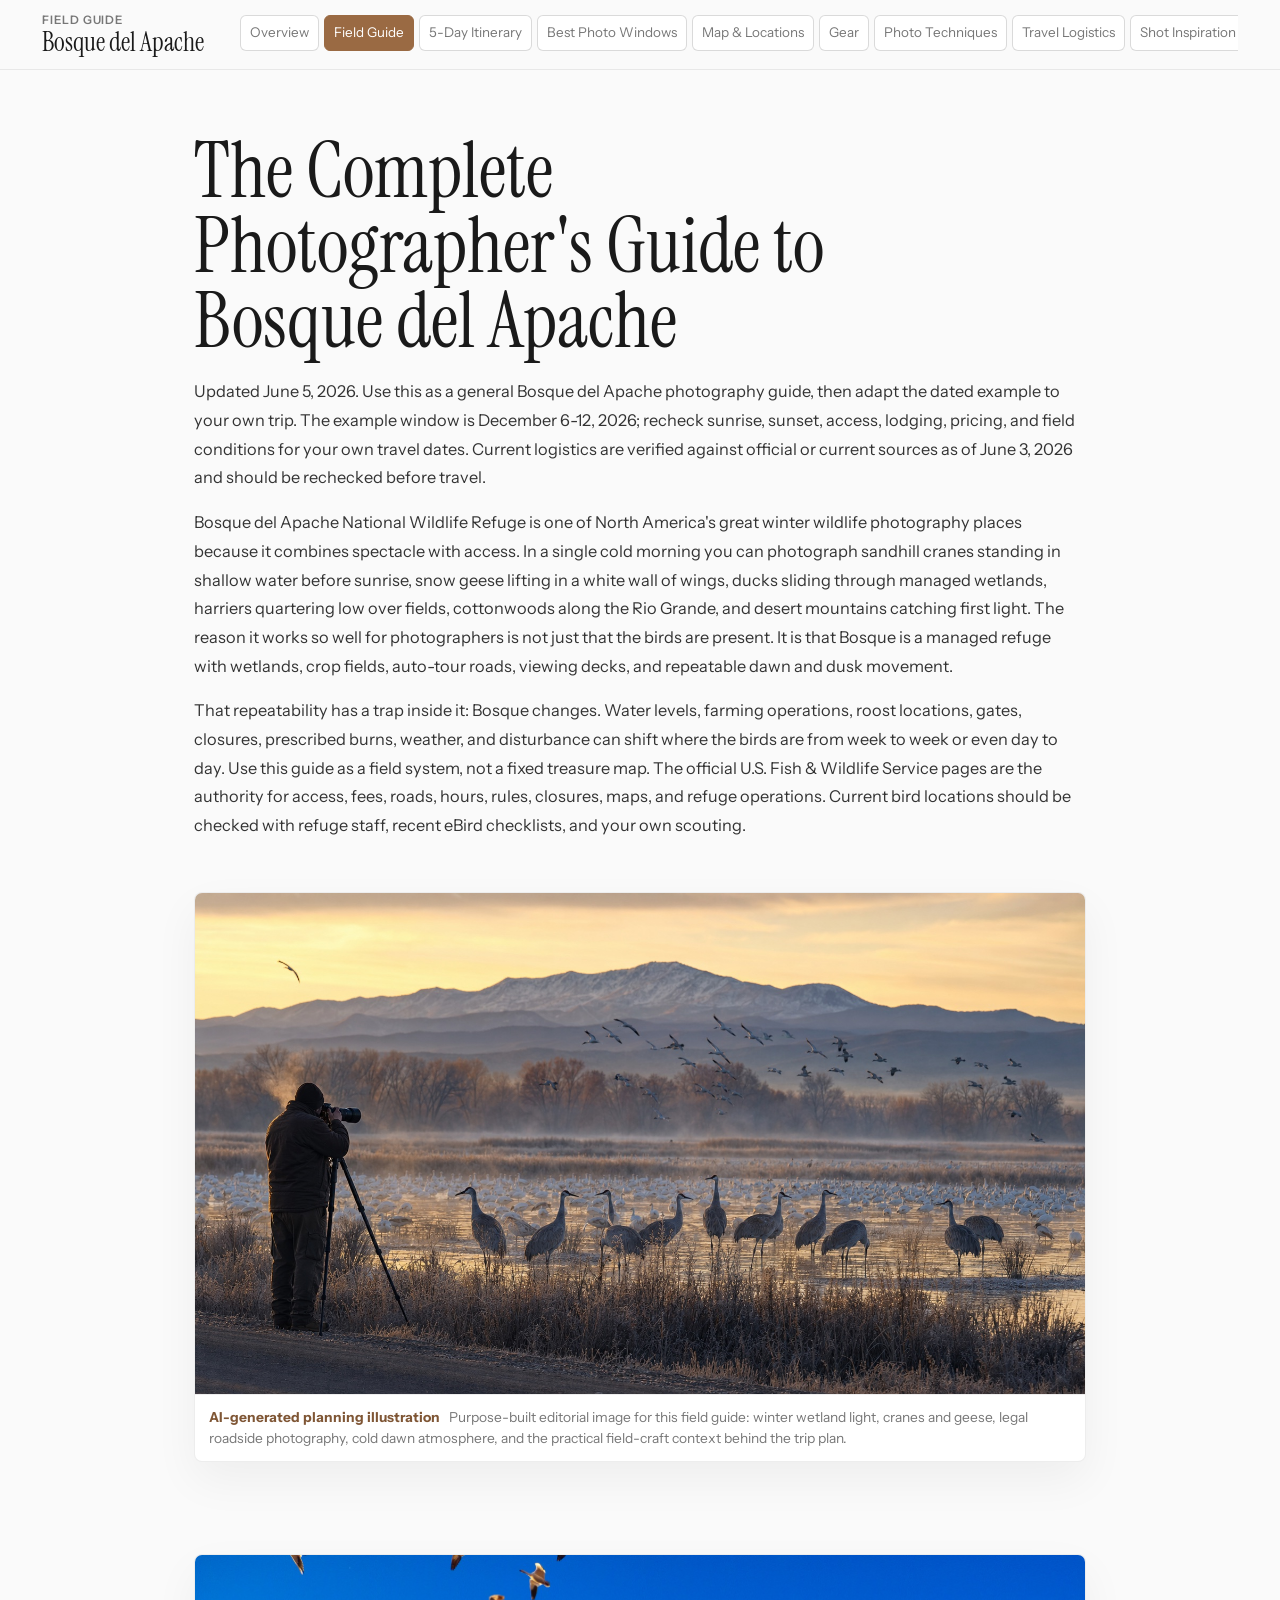
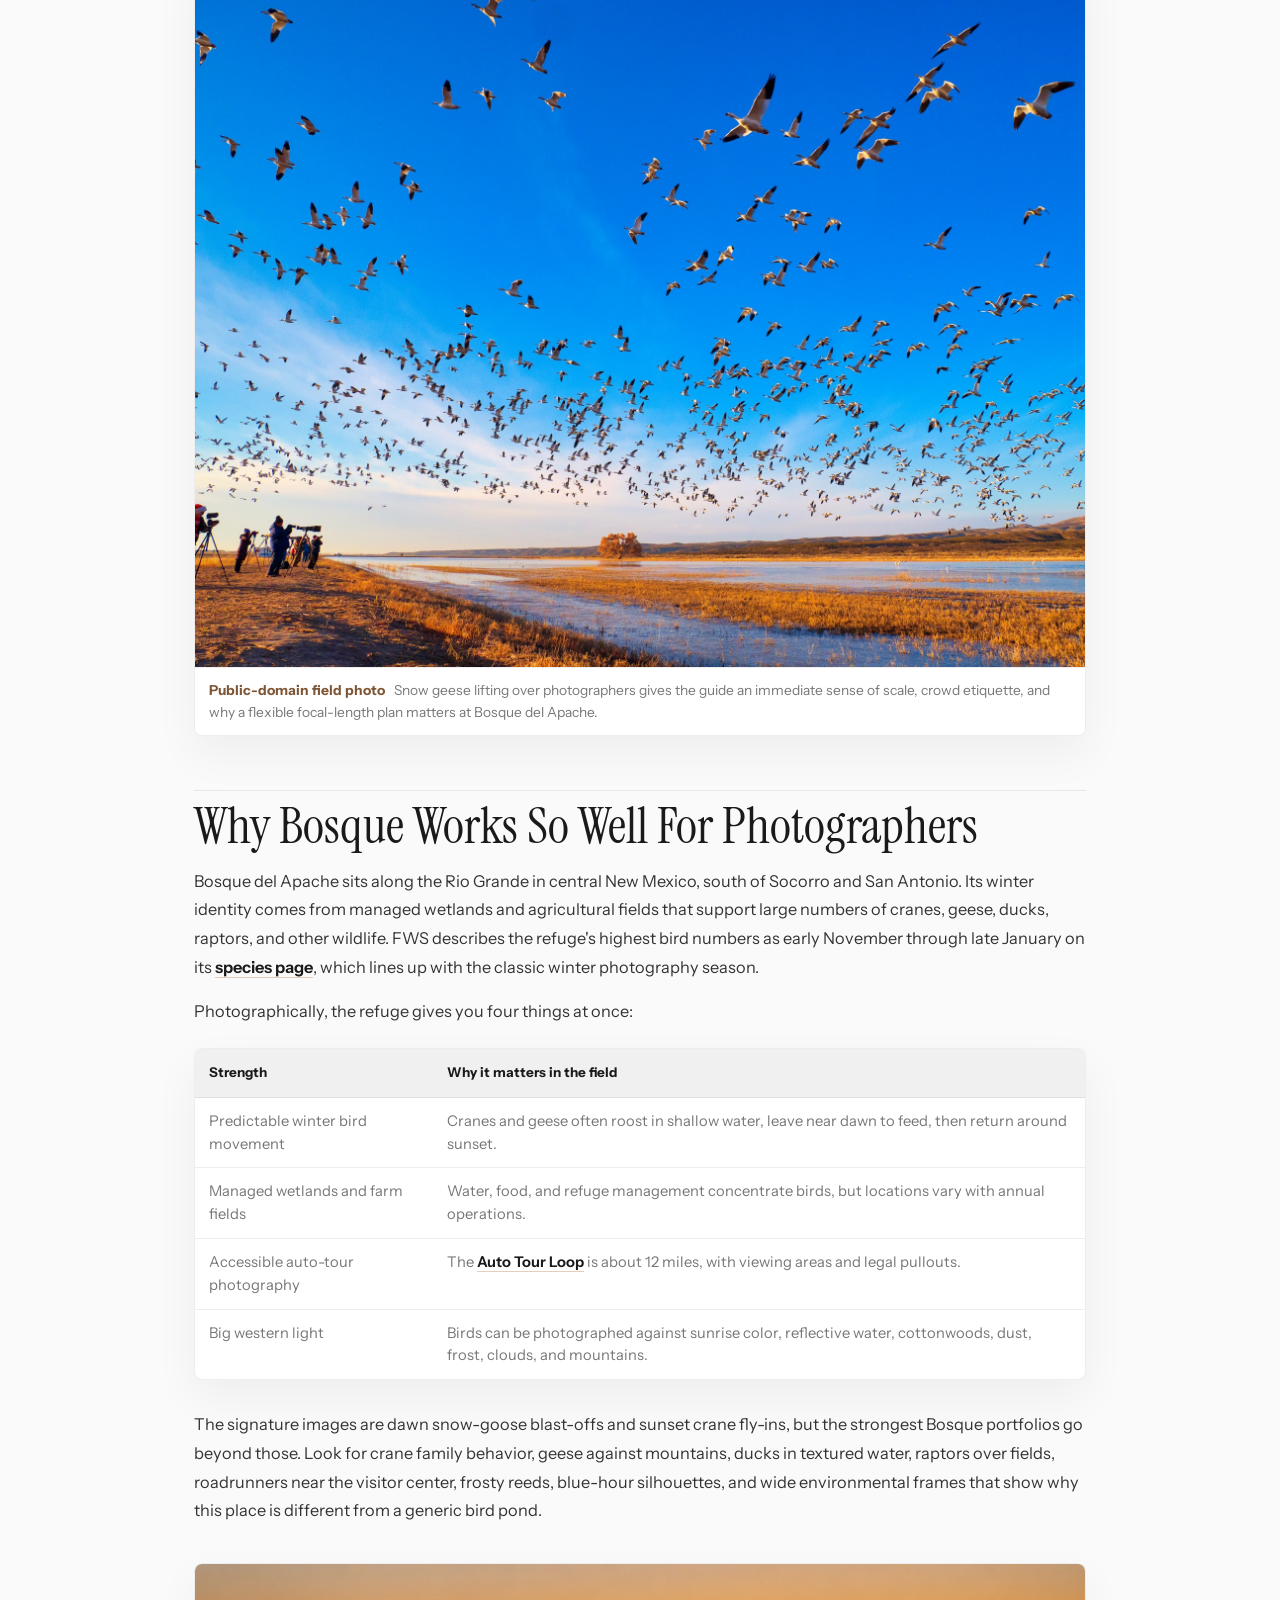
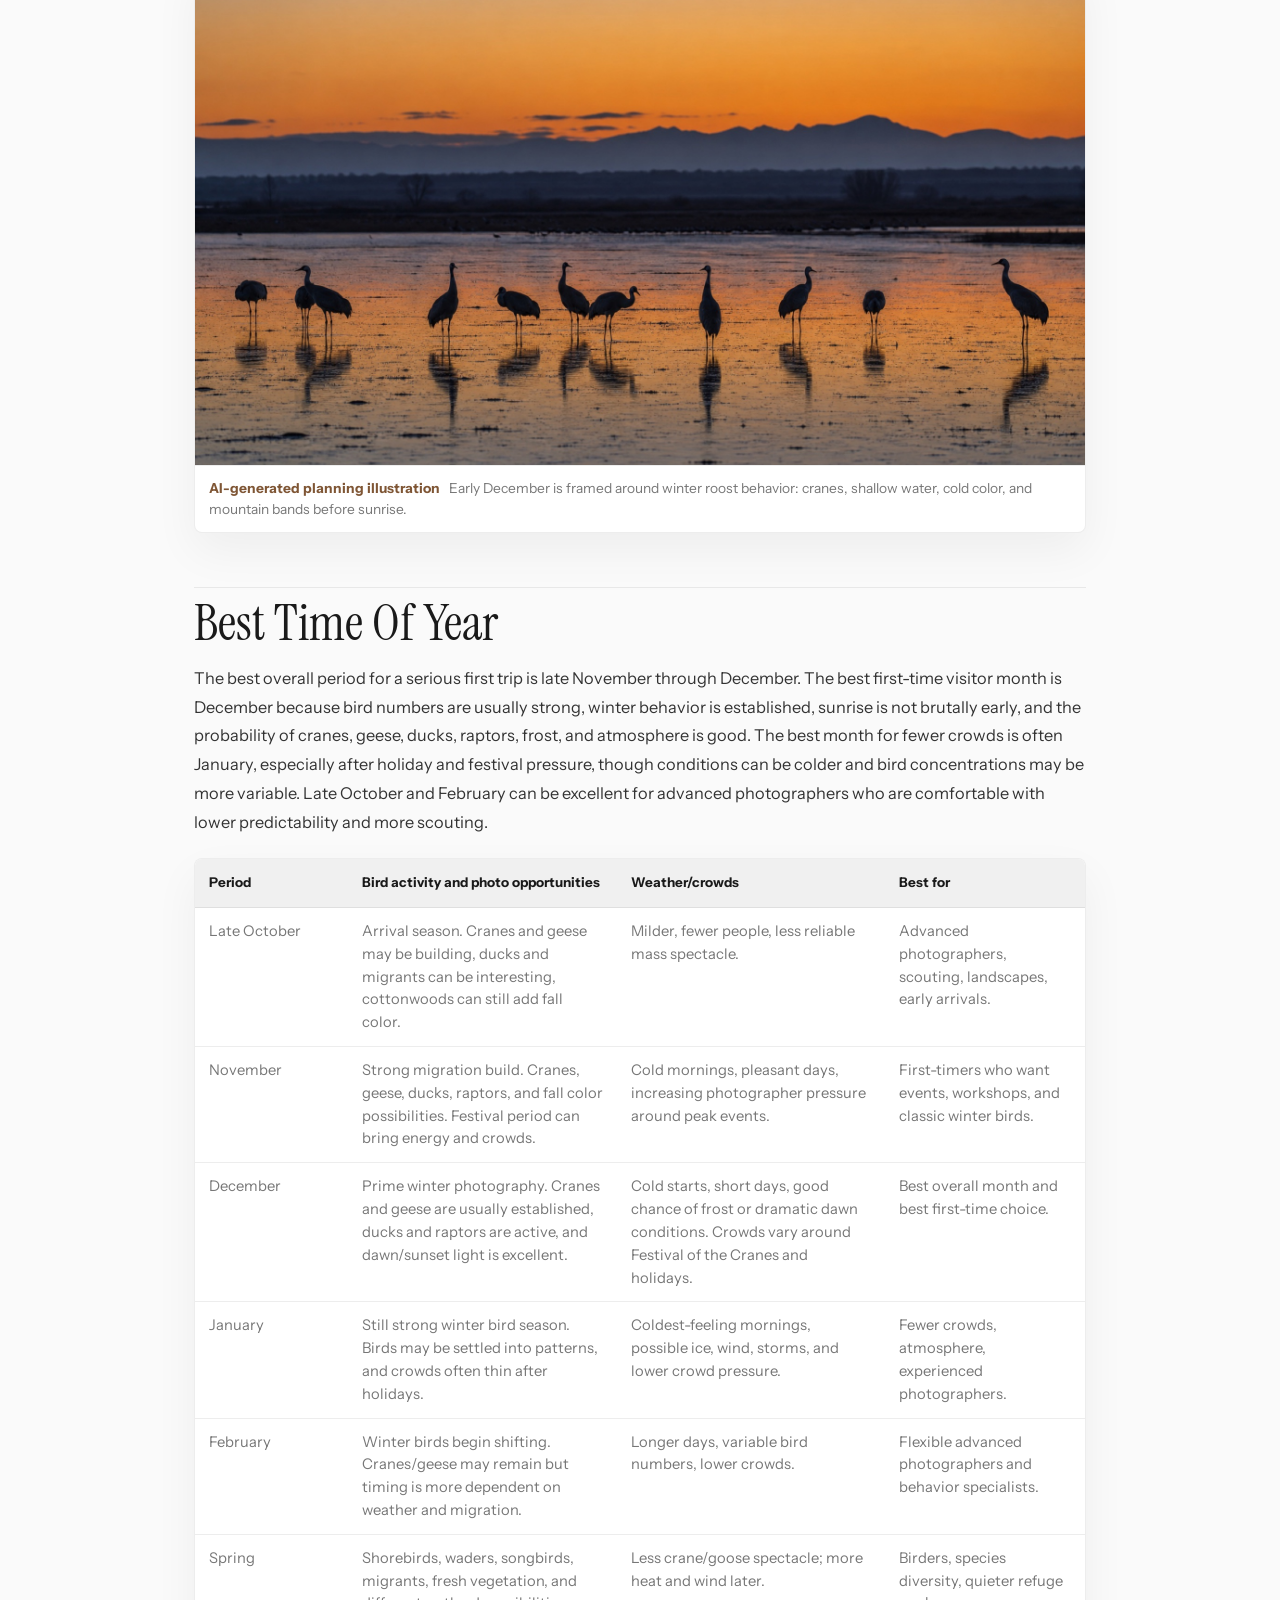
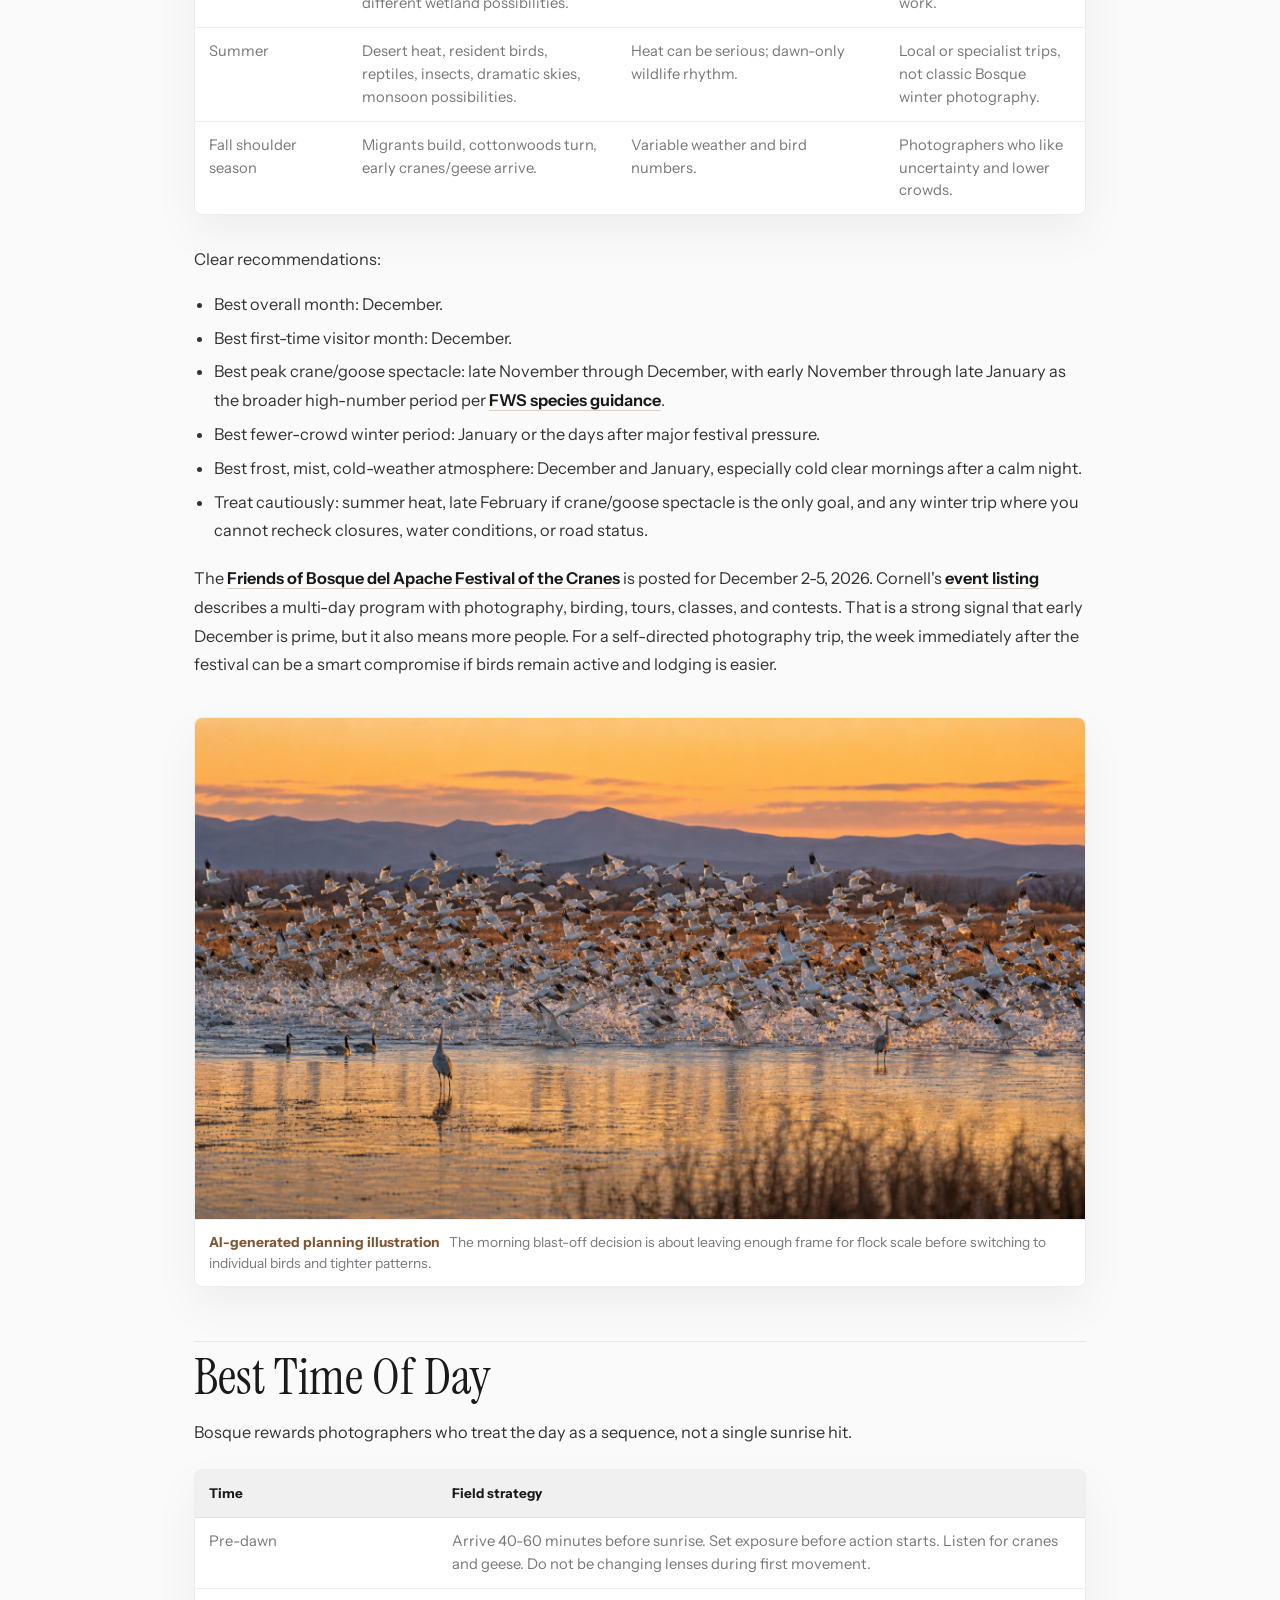
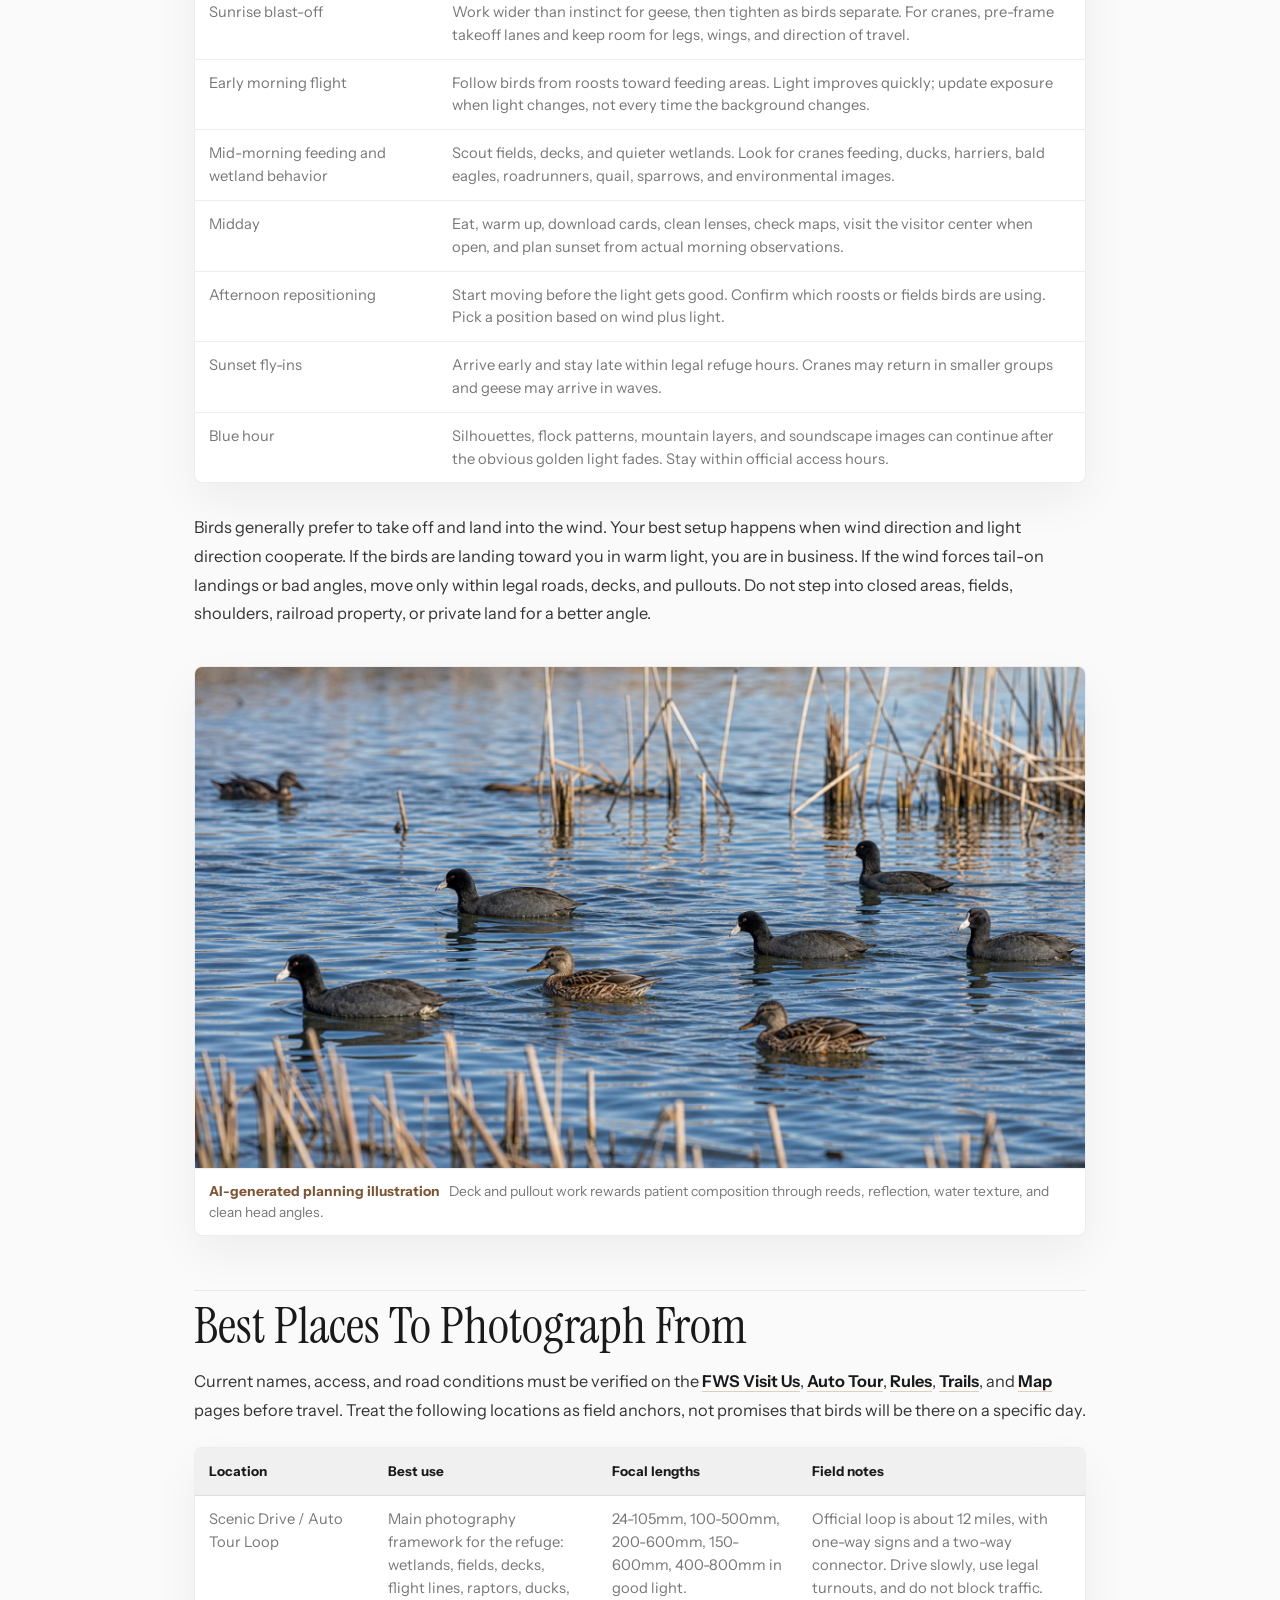
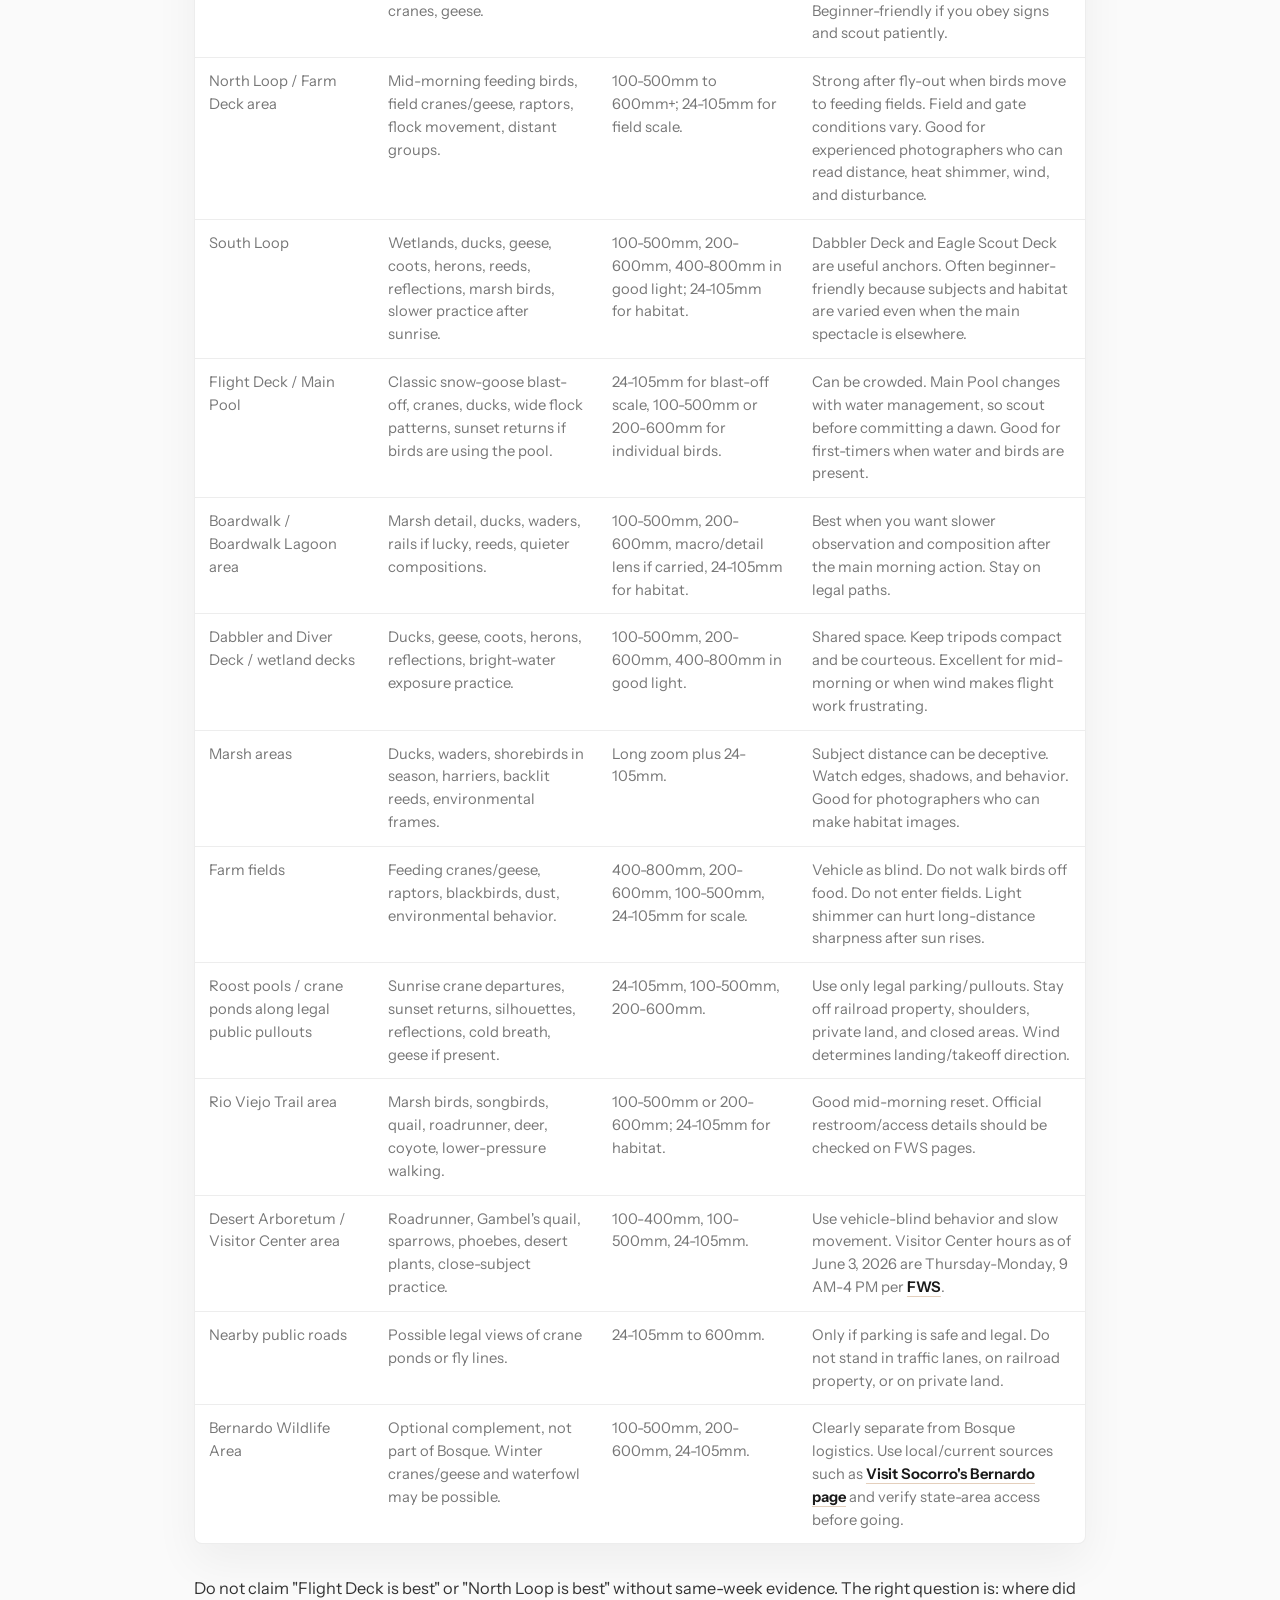
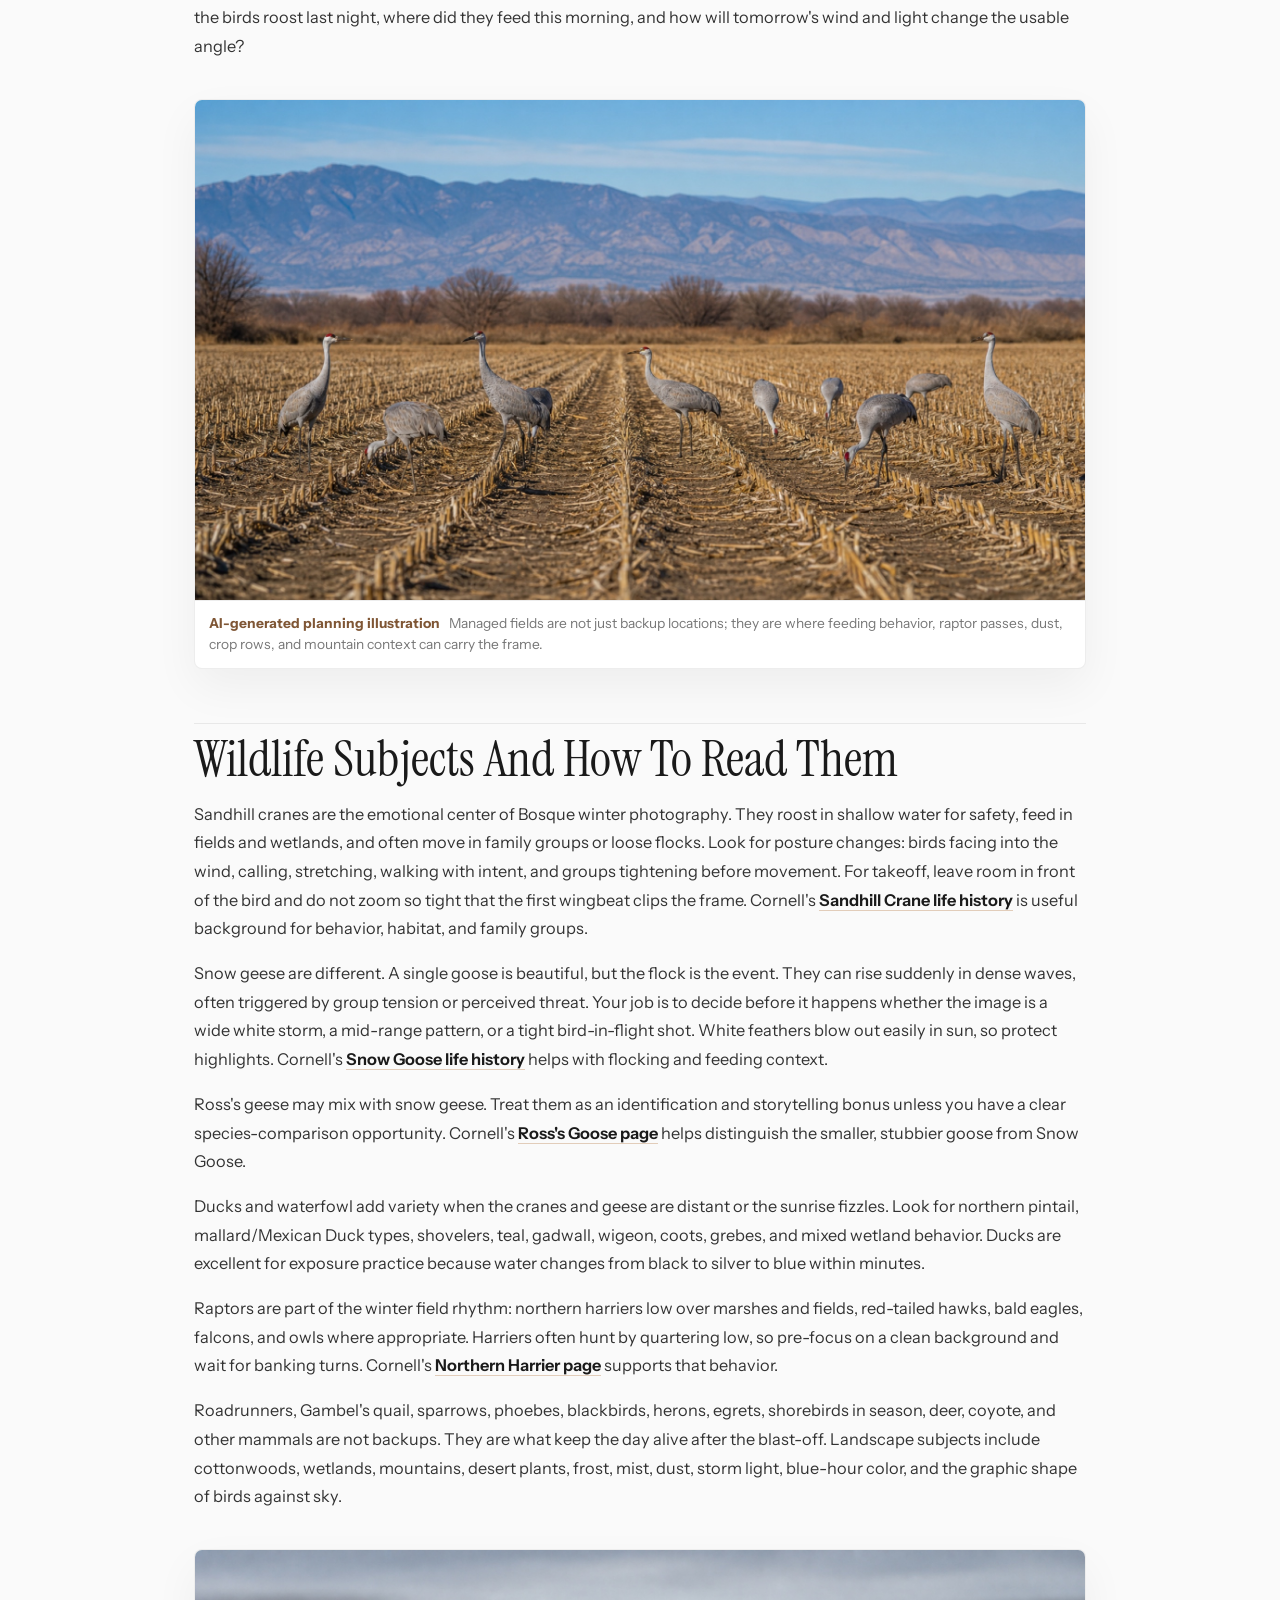
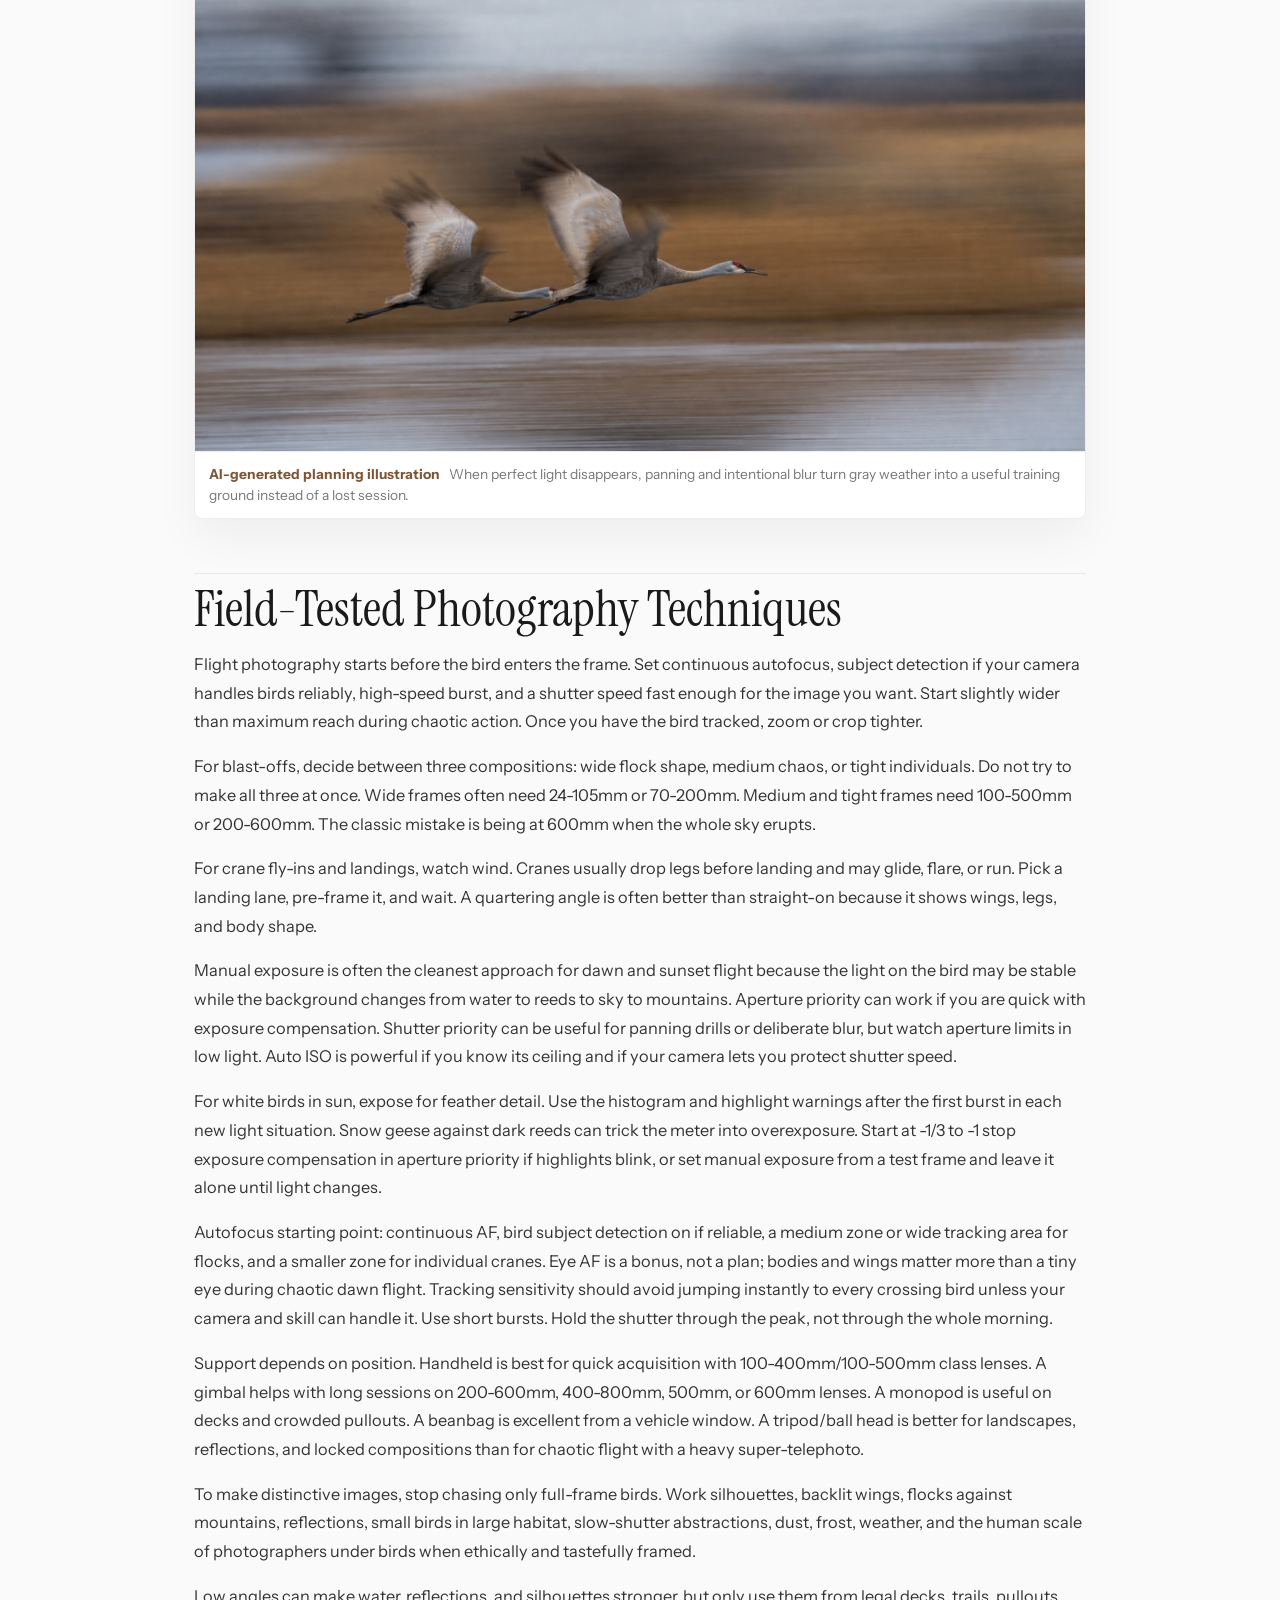
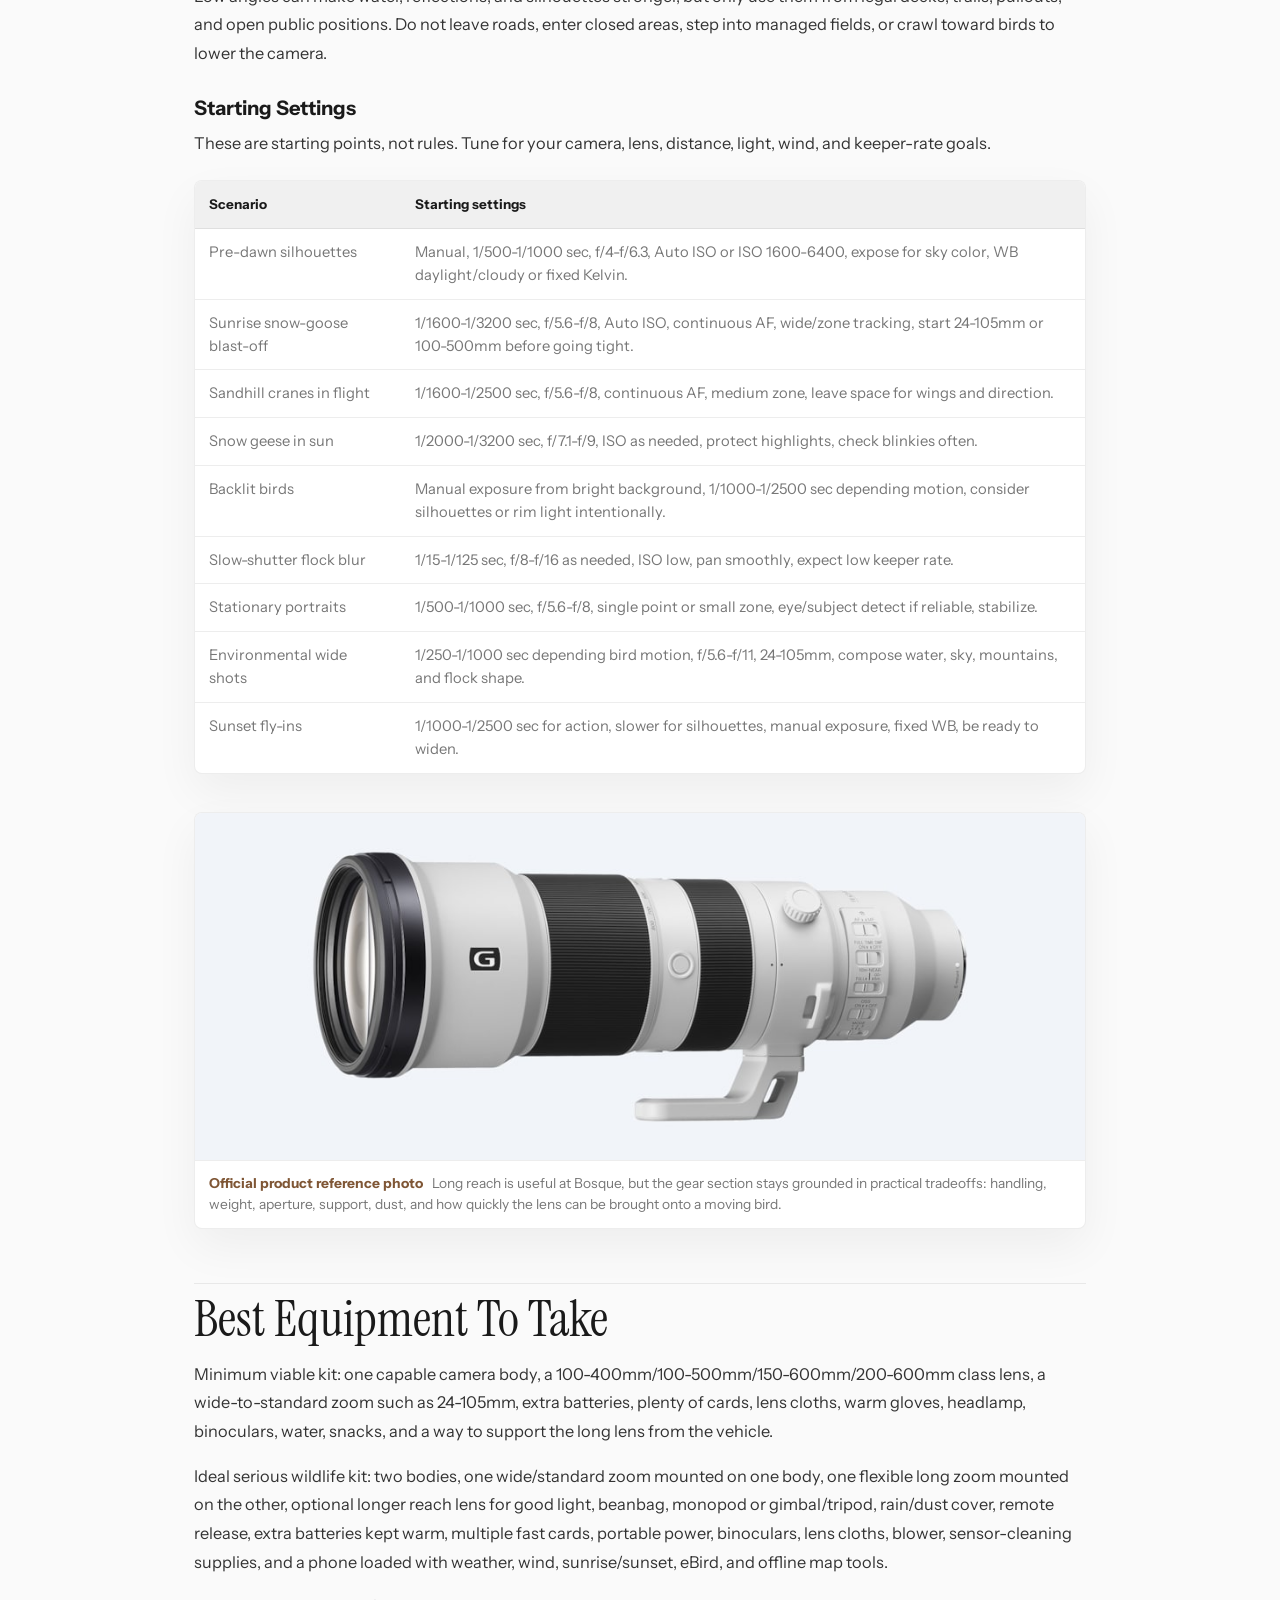
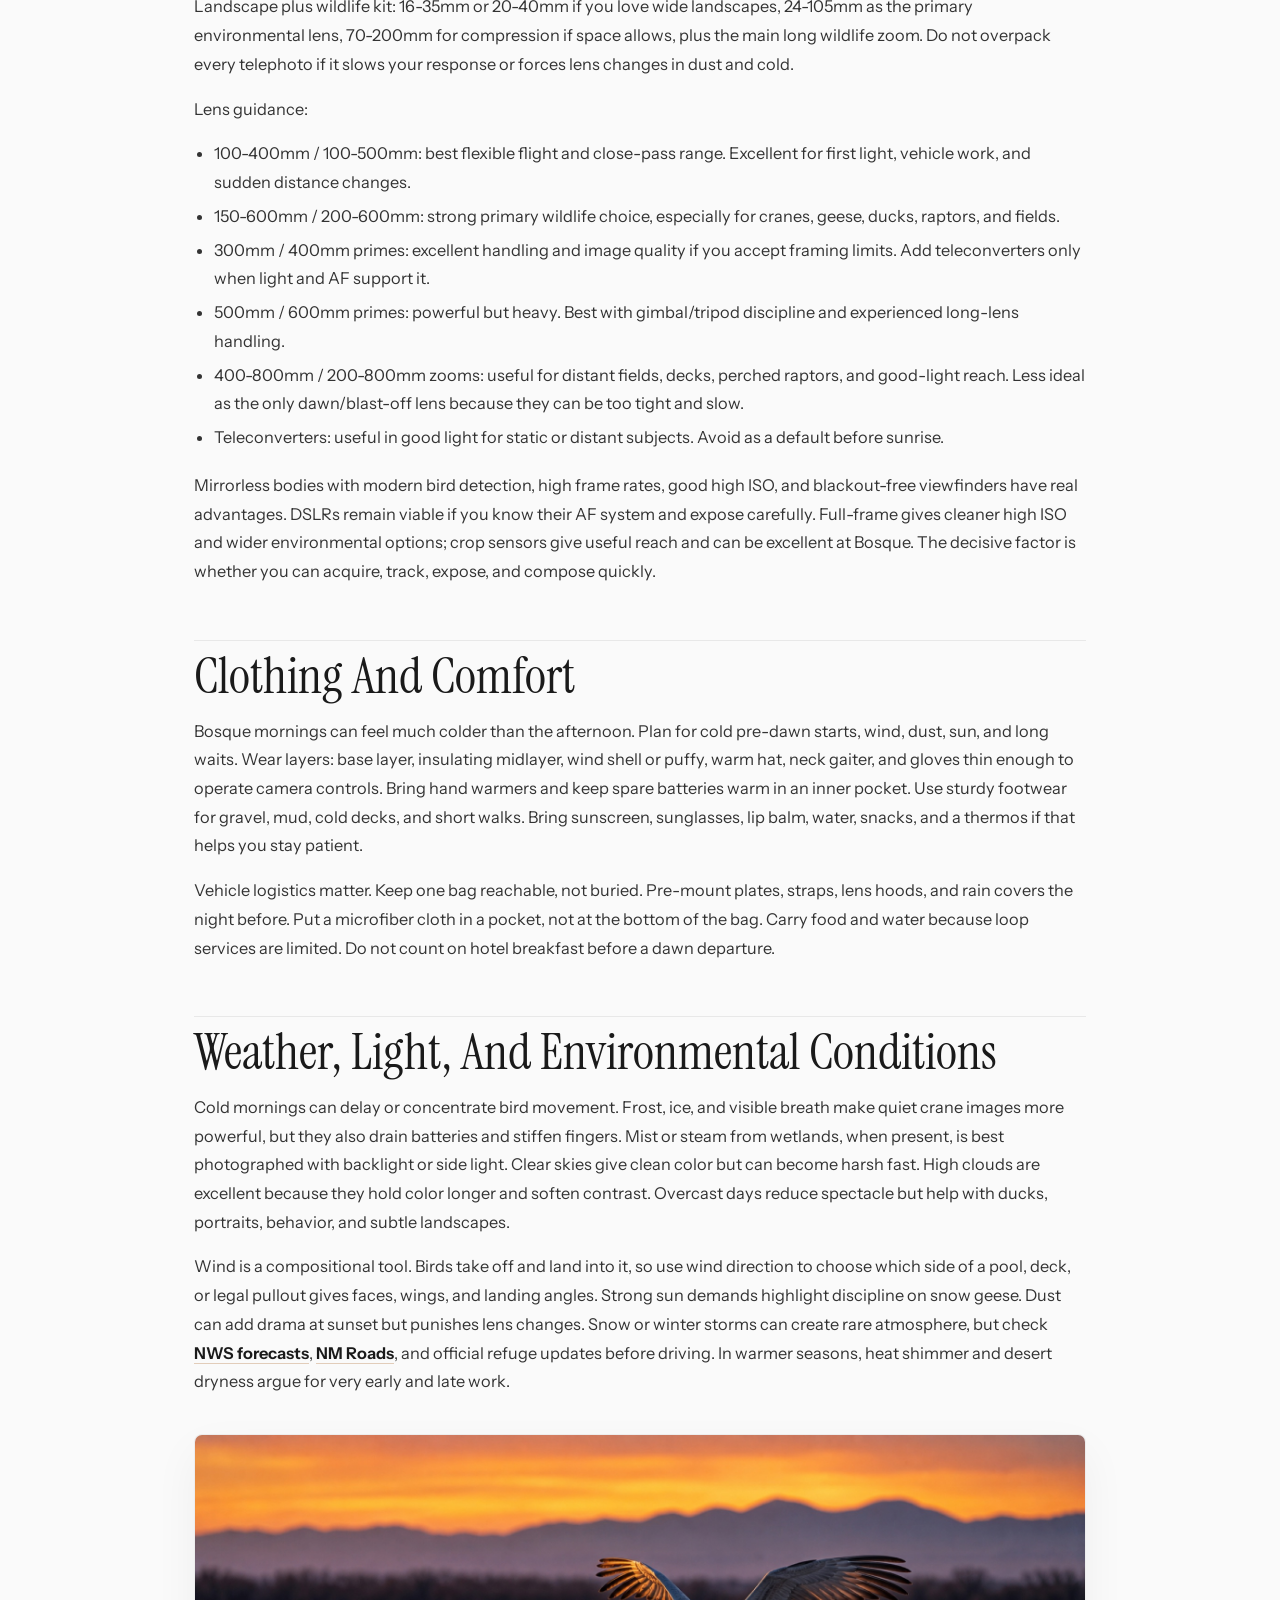
==== commit 5794a313: "Add AI image disclosure page" ====
--- a/site/complete-photographers-guide.html
+++ b/site/complete-photographers-guide.html
@@ -23,7 +23,7 @@
 <link href="https://fonts.googleapis.com" rel="preconnect"/>
 <link crossorigin="" href="https://fonts.gstatic.com" rel="preconnect"/>
 <link href="https://fonts.googleapis.com/css2?family=Instrument+Sans:opsz,wght@14..32,400;14..32,600;14..32,700&amp;family=Instrument+Serif:ital@0;1&amp;display=swap" rel="stylesheet"/>
-<link href="./styles.css?v=20260605-retired-hashes-v1" rel="stylesheet"/>
+<link href="./styles.css?v=20260606-image-disclosure-v1" rel="stylesheet"/>
 <script type="application/ld+json">
       {
         "@context": "https://schema.org",
@@ -63,6 +63,7 @@
 <a class="tab" href="./index.html#practice">Photo Techniques</a>
 <a class="tab" href="./index.html#travel">Travel Logistics</a>
 <a class="tab" href="./index.html#inspiration">Shot Inspiration</a>
+<a class="tab" href="./index.html#disclosure">Image Disclosure</a>
 <a class="tab" href="./index.html#media">Resources &amp; References</a>
 </nav>
 </header>
@@ -71,7 +72,7 @@
 <p>Updated June 5, 2026. Use this as a general Bosque del Apache photography guide, then adapt the dated example to your own trip. The example window is December 6-12, 2026; recheck sunrise, sunset, access, lodging, pricing, and field conditions for your own travel dates. Current logistics are verified against official or current sources as of June 3, 2026 and should be rechecked before travel.</p>
 <p>Bosque del Apache National Wildlife Refuge is one of North America's great winter wildlife photography places because it combines spectacle with access. In a single cold morning you can photograph sandhill cranes standing in shallow water before sunrise, snow geese lifting in a white wall of wings, ducks sliding through managed wetlands, harriers quartering low over fields, cottonwoods along the Rio Grande, and desert mountains catching first light. The reason it works so well for photographers is not just that the birds are present. It is that Bosque is a managed refuge with wetlands, crop fields, auto-tour roads, viewing decks, and repeatable dawn and dusk movement.</p>
 <p>That repeatability has a trap inside it: Bosque changes. Water levels, farming operations, roost locations, gates, closures, prescribed burns, weather, and disturbance can shift where the birds are from week to week or even day to day. Use this guide as a field system, not a fixed treasure map. The official U.S. Fish &amp; Wildlife Service pages are the authority for access, fees, roads, hours, rules, closures, maps, and refuge operations. Current bird locations should be checked with refuge staff, recent eBird checklists, and your own scouting.</p>
-</div><figure class="guide-figure guide-hero-figure"><img alt="Editorial guide hero showing a winter photographer at Bosque del Apache with cranes, geese, wetlands, dawn mist, and distant mountains" decoding="async" height="941" loading="eager" src="./assets/generated/guide/guide-field-hero.jpg" width="1672"/><figcaption><span>Guide illustration</span> Purpose-built editorial image for this field guide: winter wetland light, cranes and geese, legal roadside photography, cold dawn atmosphere, and the practical field-craft context behind the trip plan.</figcaption></figure><div class="guide-prose"><figure class="guide-figure"><img alt="Snow geese flying over photographers at Bosque del Apache" decoding="async" height="1440" loading="lazy" src="./assets/snow-geese-flyout-lynne-braden-usfws-1800.jpg" width="1800"/><figcaption><span>Public-domain field context</span> Snow geese lifting over photographers gives the guide an immediate sense of scale, crowd etiquette, and why a flexible focal-length plan matters at Bosque del Apache.</figcaption></figure><h2 id="why-bosque-works-so-well-for-photographers">Why Bosque Works So Well For Photographers</h2>
+</div><figure class="guide-figure guide-hero-figure"><img alt="Editorial guide hero showing a winter photographer at Bosque del Apache with cranes, geese, wetlands, dawn mist, and distant mountains" decoding="async" height="941" loading="eager" src="./assets/generated/guide/guide-field-hero.jpg" width="1672"/><figcaption><span>AI-generated planning illustration</span> Purpose-built editorial image for this field guide: winter wetland light, cranes and geese, legal roadside photography, cold dawn atmosphere, and the practical field-craft context behind the trip plan.</figcaption></figure><div class="guide-prose"><figure class="guide-figure"><img alt="Snow geese flying over photographers at Bosque del Apache" decoding="async" height="1440" loading="lazy" src="./assets/snow-geese-flyout-lynne-braden-usfws-1800.jpg" width="1800"/><figcaption><span>Public-domain field photo</span> Snow geese lifting over photographers gives the guide an immediate sense of scale, crowd etiquette, and why a flexible focal-length plan matters at Bosque del Apache.</figcaption></figure><h2 id="why-bosque-works-so-well-for-photographers">Why Bosque Works So Well For Photographers</h2>
 <p>Bosque del Apache sits along the Rio Grande in central New Mexico, south of Socorro and San Antonio. Its winter identity comes from managed wetlands and agricultural fields that support large numbers of cranes, geese, ducks, raptors, and other wildlife. FWS describes the refuge's highest bird numbers as early November through late January on its <a href="https://www.fws.gov/refuge/bosque-del-apache/species">species page</a>, which lines up with the classic winter photography season.</p>
 <p>Photographically, the refuge gives you four things at once:</p>
 <table>
@@ -101,7 +102,7 @@
 </tbody>
 </table>
 <p>The signature images are dawn snow-goose blast-offs and sunset crane fly-ins, but the strongest Bosque portfolios go beyond those. Look for crane family behavior, geese against mountains, ducks in textured water, raptors over fields, roadrunners near the visitor center, frosty reeds, blue-hour silhouettes, and wide environmental frames that show why this place is different from a generic bird pond.</p>
-<figure class="guide-figure"><img alt="Planning image of cranes in shallow water before sunrise at Bosque del Apache" decoding="async" height="1080" loading="lazy" src="./assets/generated/gallery-hd/crane-roost-dawn-01.jpg" width="1920"/><figcaption><span>Planning preview</span> Early December is framed around winter roost behavior: cranes, shallow water, cold color, and mountain bands before sunrise.</figcaption></figure><h2 id="best-time-of-year">Best Time Of Year</h2>
+<figure class="guide-figure"><img alt="Planning image of cranes in shallow water before sunrise at Bosque del Apache" decoding="async" height="1080" loading="lazy" src="./assets/generated/gallery-hd/crane-roost-dawn-01.jpg" width="1920"/><figcaption><span>AI-generated planning illustration</span> Early December is framed around winter roost behavior: cranes, shallow water, cold color, and mountain bands before sunrise.</figcaption></figure><h2 id="best-time-of-year">Best Time Of Year</h2>
 <p>The best overall period for a serious first trip is late November through December. The best first-time visitor month is December because bird numbers are usually strong, winter behavior is established, sunrise is not brutally early, and the probability of cranes, geese, ducks, raptors, frost, and atmosphere is good. The best month for fewer crowds is often January, especially after holiday and festival pressure, though conditions can be colder and bird concentrations may be more variable. Late October and February can be excellent for advanced photographers who are comfortable with lower predictability and more scouting.</p>
 <table>
 <thead>
@@ -173,7 +174,7 @@
 <li>Treat cautiously: summer heat, late February if crane/goose spectacle is the only goal, and any winter trip where you cannot recheck closures, water conditions, or road status.</li>
 </ul>
 <p>The <a href="https://friendsofbosquedelapache.org/festival/">Friends of Bosque del Apache Festival of the Cranes</a> is posted for December 2-5, 2026. Cornell's <a href="https://www.allaboutbirds.org/news/event/festival-of-the-cranes/">event listing</a> describes a multi-day program with photography, birding, tours, classes, and contests. That is a strong signal that early December is prime, but it also means more people. For a self-directed photography trip, the week immediately after the festival can be a smart compromise if birds remain active and lodging is easier.</p>
-<figure class="guide-figure"><img alt="Planning image of a snow goose blast-off over Bosque del Apache water" decoding="async" height="1080" loading="lazy" src="./assets/generated/gallery-hd/snow-goose-blastoff-03.jpg" width="1920"/><figcaption><span>Planning preview</span> The morning blast-off decision is about leaving enough frame for flock scale before switching to individual birds and tighter patterns.</figcaption></figure><h2 id="best-time-of-day">Best Time Of Day</h2>
+<figure class="guide-figure"><img alt="Planning image of a snow goose blast-off over Bosque del Apache water" decoding="async" height="1080" loading="lazy" src="./assets/generated/gallery-hd/snow-goose-blastoff-03.jpg" width="1920"/><figcaption><span>AI-generated planning illustration</span> The morning blast-off decision is about leaving enough frame for flock scale before switching to individual birds and tighter patterns.</figcaption></figure><h2 id="best-time-of-day">Best Time Of Day</h2>
 <p>Bosque rewards photographers who treat the day as a sequence, not a single sunrise hit.</p>
 <table>
 <thead>
@@ -218,7 +219,7 @@
 </tbody>
 </table>
 <p>Birds generally prefer to take off and land into the wind. Your best setup happens when wind direction and light direction cooperate. If the birds are landing toward you in warm light, you are in business. If the wind forces tail-on landings or bad angles, move only within legal roads, decks, and pullouts. Do not step into closed areas, fields, shoulders, railroad property, or private land for a better angle.</p>
-<figure class="guide-figure"><img alt="Planning image of wetland deck bird photography through reeds" decoding="async" height="1080" loading="lazy" src="./assets/generated/gallery-hd/wetland-deck-02.jpg" width="1920"/><figcaption><span>Planning preview</span> Deck and pullout work rewards patient composition through reeds, reflection, water texture, and clean head angles.</figcaption></figure><h2 id="best-places-to-photograph-from">Best Places To Photograph From</h2>
+<figure class="guide-figure"><img alt="Planning image of wetland deck bird photography through reeds" decoding="async" height="1080" loading="lazy" src="./assets/generated/gallery-hd/wetland-deck-02.jpg" width="1920"/><figcaption><span>AI-generated planning illustration</span> Deck and pullout work rewards patient composition through reeds, reflection, water texture, and clean head angles.</figcaption></figure><h2 id="best-places-to-photograph-from">Best Places To Photograph From</h2>
 <p>Current names, access, and road conditions must be verified on the <a href="https://www.fws.gov/refuge/bosque-del-apache/visit-us">FWS Visit Us</a>, <a href="https://www.fws.gov/refuge/bosque-del-apache/visit-us/activities/auto-tour">Auto Tour</a>, <a href="https://www.fws.gov/refuge/bosque-del-apache/visit-us/rules-policies">Rules</a>, <a href="https://www.fws.gov/refuge/bosque-del-apache/visit-us/trails">Trails</a>, and <a href="https://www.fws.gov/refuge/bosque-del-apache/map">Map</a> pages before travel. Treat the following locations as field anchors, not promises that birds will be there on a specific day.</p>
 <table>
 <thead>
@@ -311,14 +312,14 @@
 </tbody>
 </table>
 <p>Do not claim "Flight Deck is best" or "North Loop is best" without same-week evidence. The right question is: where did the birds roost last night, where did they feed this morning, and how will tomorrow's wind and light change the usable angle?</p>
-<figure class="guide-figure"><img alt="Planning image of cranes feeding in managed farm fields at Bosque del Apache" decoding="async" height="1080" loading="lazy" src="./assets/generated/gallery-hd/farm-field-feeding-01.jpg" width="1920"/><figcaption><span>Planning preview</span> Managed fields are not just backup locations; they are where feeding behavior, raptor passes, dust, crop rows, and mountain context can carry the frame.</figcaption></figure><h2 id="wildlife-subjects-and-how-to-read-them">Wildlife Subjects And How To Read Them</h2>
+<figure class="guide-figure"><img alt="Planning image of cranes feeding in managed farm fields at Bosque del Apache" decoding="async" height="1080" loading="lazy" src="./assets/generated/gallery-hd/farm-field-feeding-01.jpg" width="1920"/><figcaption><span>AI-generated planning illustration</span> Managed fields are not just backup locations; they are where feeding behavior, raptor passes, dust, crop rows, and mountain context can carry the frame.</figcaption></figure><h2 id="wildlife-subjects-and-how-to-read-them">Wildlife Subjects And How To Read Them</h2>
 <p>Sandhill cranes are the emotional center of Bosque winter photography. They roost in shallow water for safety, feed in fields and wetlands, and often move in family groups or loose flocks. Look for posture changes: birds facing into the wind, calling, stretching, walking with intent, and groups tightening before movement. For takeoff, leave room in front of the bird and do not zoom so tight that the first wingbeat clips the frame. Cornell's <a href="https://www.allaboutbirds.org/guide/Sandhill_Crane/lifehistory">Sandhill Crane life history</a> is useful background for behavior, habitat, and family groups.</p>
 <p>Snow geese are different. A single goose is beautiful, but the flock is the event. They can rise suddenly in dense waves, often triggered by group tension or perceived threat. Your job is to decide before it happens whether the image is a wide white storm, a mid-range pattern, or a tight bird-in-flight shot. White feathers blow out easily in sun, so protect highlights. Cornell's <a href="https://www.allaboutbirds.org/guide/Snow_Goose/lifehistory">Snow Goose life history</a> helps with flocking and feeding context.</p>
 <p>Ross's geese may mix with snow geese. Treat them as an identification and storytelling bonus unless you have a clear species-comparison opportunity. Cornell's <a href="https://www.allaboutbirds.org/guide/Rosss_Goose/lifehistory">Ross's Goose page</a> helps distinguish the smaller, stubbier goose from Snow Goose.</p>
 <p>Ducks and waterfowl add variety when the cranes and geese are distant or the sunrise fizzles. Look for northern pintail, mallard/Mexican Duck types, shovelers, teal, gadwall, wigeon, coots, grebes, and mixed wetland behavior. Ducks are excellent for exposure practice because water changes from black to silver to blue within minutes.</p>
 <p>Raptors are part of the winter field rhythm: northern harriers low over marshes and fields, red-tailed hawks, bald eagles, falcons, and owls where appropriate. Harriers often hunt by quartering low, so pre-focus on a clean background and wait for banking turns. Cornell's <a href="https://www.allaboutbirds.org/guide/Northern_Harrier/lifehistory">Northern Harrier page</a> supports that behavior.</p>
 <p>Roadrunners, Gambel's quail, sparrows, phoebes, blackbirds, herons, egrets, shorebirds in season, deer, coyote, and other mammals are not backups. They are what keep the day alive after the blast-off. Landscape subjects include cottonwoods, wetlands, mountains, desert plants, frost, mist, dust, storm light, blue-hour color, and the graphic shape of birds against sky.</p>
-<figure class="guide-figure"><img alt="Planning image of intentional motion blur for birds at Bosque del Apache" decoding="async" height="1080" loading="lazy" src="./assets/generated/gallery-hd/weather-motion-fallback-03.jpg" width="1920"/><figcaption><span>Planning preview</span> When perfect light disappears, panning and intentional blur turn gray weather into a useful training ground instead of a lost session.</figcaption></figure><h2 id="field-tested-photography-techniques">Field-Tested Photography Techniques</h2>
+<figure class="guide-figure"><img alt="Planning image of intentional motion blur for birds at Bosque del Apache" decoding="async" height="1080" loading="lazy" src="./assets/generated/gallery-hd/weather-motion-fallback-03.jpg" width="1920"/><figcaption><span>AI-generated planning illustration</span> When perfect light disappears, panning and intentional blur turn gray weather into a useful training ground instead of a lost session.</figcaption></figure><h2 id="field-tested-photography-techniques">Field-Tested Photography Techniques</h2>
 <p>Flight photography starts before the bird enters the frame. Set continuous autofocus, subject detection if your camera handles birds reliably, high-speed burst, and a shutter speed fast enough for the image you want. Start slightly wider than maximum reach during chaotic action. Once you have the bird tracked, zoom or crop tighter.</p>
 <p>For blast-offs, decide between three compositions: wide flock shape, medium chaos, or tight individuals. Do not try to make all three at once. Wide frames often need 24-105mm or 70-200mm. Medium and tight frames need 100-500mm or 200-600mm. The classic mistake is being at 600mm when the whole sky erupts.</p>
 <p>For crane fly-ins and landings, watch wind. Cranes usually drop legs before landing and may glide, flare, or run. Pick a landing lane, pre-frame it, and wait. A quartering angle is often better than straight-on because it shows wings, legs, and body shape.</p>
@@ -376,7 +377,7 @@
 </tr>
 </tbody>
 </table>
-<figure class="guide-figure"><img alt="Sony FE 400-800mm G OSS lens product photo" decoding="async" height="396" loading="lazy" src="./assets/sony-fe-400-800-g-oss.jpg" width="1014"/><figcaption><span>Gear reference photo</span> Long reach is useful at Bosque, but the gear section stays grounded in practical tradeoffs: handling, weight, aperture, support, dust, and how quickly the lens can be brought onto a moving bird.</figcaption></figure><h2 id="best-equipment-to-take">Best Equipment To Take</h2>
+<figure class="guide-figure"><img alt="Sony FE 400-800mm G OSS lens product photo" decoding="async" height="396" loading="lazy" src="./assets/sony-fe-400-800-g-oss.jpg" width="1014"/><figcaption><span>Official product reference photo</span> Long reach is useful at Bosque, but the gear section stays grounded in practical tradeoffs: handling, weight, aperture, support, dust, and how quickly the lens can be brought onto a moving bird.</figcaption></figure><h2 id="best-equipment-to-take">Best Equipment To Take</h2>
 <p>Minimum viable kit: one capable camera body, a 100-400mm/100-500mm/150-600mm/200-600mm class lens, a wide-to-standard zoom such as 24-105mm, extra batteries, plenty of cards, lens cloths, warm gloves, headlamp, binoculars, water, snacks, and a way to support the long lens from the vehicle.</p>
 <p>Ideal serious wildlife kit: two bodies, one wide/standard zoom mounted on one body, one flexible long zoom mounted on the other, optional longer reach lens for good light, beanbag, monopod or gimbal/tripod, rain/dust cover, remote release, extra batteries kept warm, multiple fast cards, portable power, binoculars, lens cloths, blower, sensor-cleaning supplies, and a phone loaded with weather, wind, sunrise/sunset, eBird, and offline map tools.</p>
 <p>Landscape plus wildlife kit: 16-35mm or 20-40mm if you love wide landscapes, 24-105mm as the primary environmental lens, 70-200mm for compression if space allows, plus the main long wildlife zoom. Do not overpack every telephoto if it slows your response or forces lens changes in dust and cold.</p>
@@ -396,7 +397,7 @@
 <h2 id="weather-light-and-environmental-conditions">Weather, Light, And Environmental Conditions</h2>
 <p>Cold mornings can delay or concentrate bird movement. Frost, ice, and visible breath make quiet crane images more powerful, but they also drain batteries and stiffen fingers. Mist or steam from wetlands, when present, is best photographed with backlight or side light. Clear skies give clean color but can become harsh fast. High clouds are excellent because they hold color longer and soften contrast. Overcast days reduce spectacle but help with ducks, portraits, behavior, and subtle landscapes.</p>
 <p>Wind is a compositional tool. Birds take off and land into it, so use wind direction to choose which side of a pool, deck, or legal pullout gives faces, wings, and landing angles. Strong sun demands highlight discipline on snow geese. Dust can add drama at sunset but punishes lens changes. Snow or winter storms can create rare atmosphere, but check <a href="https://forecast.weather.gov/MapClick.php?lat=34.0485&amp;lon=-106.8934">NWS forecasts</a>, <a href="https://www.nmroads.com/">NM Roads</a>, and official refuge updates before driving. In warmer seasons, heat shimmer and desert dryness argue for very early and late work.</p>
-<figure class="guide-figure"><img alt="Planning image of cranes landing in evening light at Bosque del Apache" decoding="async" height="1080" loading="lazy" src="./assets/generated/gallery-hd/crane-evening-return-04.jpg" width="1920"/><figcaption><span>Planning preview</span> The day-by-day plan works best when each session has a chosen landing lane, backup position, and visual intention before the light peaks.</figcaption></figure><h2 id="field-strategy-and-itineraries">Field Strategy And Itineraries</h2>
+<figure class="guide-figure"><img alt="Planning image of cranes landing in evening light at Bosque del Apache" decoding="async" height="1080" loading="lazy" src="./assets/generated/gallery-hd/crane-evening-return-04.jpg" width="1920"/><figcaption><span>AI-generated planning illustration</span> The day-by-day plan works best when each session has a chosen landing lane, backup position, and visual intention before the light peaks.</figcaption></figure><h2 id="field-strategy-and-itineraries">Field Strategy And Itineraries</h2>
 <p>One-day plan: arrive before dawn at the currently strongest roost, not the most famous deck. Shoot sunrise until movement fades. Drive the loop slowly after fly-out, noting feeding fields, wetland activity, raptors, and where photographers are gathering. Visit the visitor center when open for staff intel. Eat and rest midday. Return to the best roost or staging area 60-90 minutes before sunset. Review images after dinner and write down tomorrow's wind/light plan.</p>
 <p>Two-day plan: use Day 1 for broad scouting and one classic sunrise/sunset attempt. Use Day 2 to repeat the most active roost with better positioning. If Day 1 was geese at Flight Deck, make Day 2 crane-focused at a legal crane-pool pullout, or vice versa.</p>
 <p>Three-day plan: Day 1 learn the loop and identify roosts. Day 2 optimize for the strongest dawn and scout fields mid-morning. Day 3 make a deliberate portfolio: one wide spectacle, one crane behavior sequence, one duck/wetland set, one raptor or road runner, one landscape/atmosphere image.</p>
@@ -463,7 +464,7 @@
 <li>Leave no trash and respect refuge staff, volunteers, and other visitors.</li>
 </ul>
 <p>Audubon's <a href="https://www.audubon.org/audubons-guide-ethical-bird-photography">ethical bird photography guide</a> is a useful supplement: the welfare of the bird comes before the image. At Bosque, that means using the vehicle as a blind, letting birds feed and rest, keeping your distance, and accepting that some angles are not legally or ethically available.</p>
-<figure class="guide-figure"><img alt="Reference-based generated lodging preview for a Socorro photography base" decoding="async" height="1024" loading="lazy" src="./assets/generated/lodging-comfort-inn-preview.jpg" width="1536"/><figcaption><span>Reference-based generated lodging preview</span> Lodging is part of the photographic system: safe parking, fast predawn loading, charging space, food timing, and a short drive all affect the first usable light.</figcaption></figure><h2 id="logistics">Logistics</h2>
+<figure class="guide-figure"><img alt="Reference-based generated lodging preview for a Socorro photography base" decoding="async" height="1024" loading="lazy" src="./assets/generated/lodging-comfort-inn-preview.jpg" width="1536"/><figcaption><span>AI-generated lodging preview</span> Lodging is part of the photographic system: safe parking, fast predawn loading, charging space, food timing, and a short drive all affect the first usable light.</figcaption></figure><h2 id="logistics">Logistics</h2>
 <p>Bosque del Apache is reached from the Socorro/San Antonio area in central New Mexico. Albuquerque International Sunport is the practical major airport for many travelers; verify current flights and rental cars through <a href="https://www.abqsunport.com/facts-figures/">ABQ Sunport</a> and the rental-car page.</p>
 <p>As of the June 3, 2026 FWS check, the refuge address is 1001 State Highway 1, San Antonio, NM 87832; the Visitor Center coordinates listed in project notes are <code>33.804777, -106.890917</code>. FWS lists refuge lands, the tour loop, wilderness, and trails as open daily from one hour before sunrise to one hour after sunset. Visitor Center and Friends Nature Store hours are listed as Thursday through Monday, 9 AM to 4 PM. The private vehicle entrance fee is listed as $5, and there is no ATM on the refuge. Flush toilets are adjacent to the visitor center and listed as open 8 AM-4 PM; vault toilets are listed at Flight Deck and Rio Viejo/Bike Trails when the loop is open. Potable water should not be assumed on the loop.</p>
 <p>Socorro is the practical photography-first lodging base because it has more hotels, food, fuel, and a reasonable pre-dawn drive. San Antonio is closer but has smaller lodging inventory. For Dec. 6-12, 2026, the main lodging candidates are Comfort Inn &amp; Suites Socorro, Best Western Socorro Hotel &amp; Suites, Holiday Inn Express Socorro, Econo Lodge Inn &amp; Suites, and Casa Blanca B&amp;B, with all rates requiring final direct recheck. Los Lunas is a Marriott Bonvoy tradeoff, not a dawn-photography base. If accessibility matters, verify current trail, deck, restroom, parking, and room-access details directly before booking.</p>
@@ -471,7 +472,7 @@
 <p>Best trip length: three days is the minimum for serious photography; five days is much better because it lets you learn patterns, repeat productive spots, and survive a bad-weather morning.</p>
 <h2 id="common-mistakes">Common Mistakes</h2>
 <p>Arriving too late. Ignoring wind. Standing in pretty light but with birds landing away from you. Accidentally using 1/250 sec when you meant 1/2500 sec. Blowing highlights on snow geese. Overusing 600mm when the better frame is 100mm. Ignoring habitat. Leaving after sunrise before feeding behavior begins. Following crowds blindly. Dressing for the afternoon instead of the pre-dawn wind. Forgetting to check official refuge updates. Blocking roads or crowding birds. Reviewing the back of the camera during peak action. Running out of card space or batteries. Waiting until the trip to practice flight tracking.</p>
-<figure class="guide-figure"><img alt="Planning image of a desert-edge wildlife detail at Bosque del Apache" decoding="async" height="1080" loading="lazy" src="./assets/generated/gallery-hd/desert-edge-details-01.jpg" width="1920"/><figcaption><span>Planning preview</span> The shot list should leave room for quiet desert-edge frames after the morning spectacle, especially when the best image is small, still, and easy to miss.</figcaption></figure><h2 id="shot-list">Shot List</h2>
+<figure class="guide-figure"><img alt="Planning image of a desert-edge wildlife detail at Bosque del Apache" decoding="async" height="1080" loading="lazy" src="./assets/generated/gallery-hd/desert-edge-details-01.jpg" width="1920"/><figcaption><span>AI-generated planning illustration</span> The shot list should leave room for quiet desert-edge frames after the morning spectacle, especially when the best image is small, still, and easy to miss.</figcaption></figure><h2 id="shot-list">Shot List</h2>
 <ul>
 <li>Snow goose blast-off, wide and medium.</li>
 <li>Crane silhouettes before sunrise.</li>
--- a/site/styles.css
+++ b/site/styles.css
@@ -311,6 +311,10 @@
   font-size: 0.72rem;
 }
 
+.hero-photo figcaption span {
+  font-weight: 800;
+}
+
 .stat-grid {
   display: grid;
   grid-template-columns: repeat(auto-fit, minmax(140px, 1fr));
@@ -617,6 +621,14 @@
   line-height: 1.2;
 }
 
+.true-mosaic-caption em {
+  color: rgba(255, 255, 255, 0.9);
+  font-size: 0.68rem;
+  font-style: normal;
+  font-weight: 800;
+  line-height: 1.35;
+}
+
 .true-mosaic-caption span {
   color: rgba(255, 255, 255, 0.78);
   font-size: 0.74rem;
@@ -696,6 +708,13 @@
   color: var(--text);
   font-size: 0.86rem;
   line-height: 1.2;
+}
+
+.visual-frame-copy .visual-disclosure-chip {
+  color: var(--accent-hover);
+  font-size: 0.68rem;
+  font-weight: 800;
+  line-height: 1.34;
 }
 
 .visual-frame-copy span,
@@ -1028,32 +1047,33 @@
 
 .visual-mini {
   position: relative;
-  aspect-ratio: 16 / 9;
   min-height: 96px;
   overflow: hidden;
   border: 1px solid var(--line-soft);
   border-radius: 8px;
   background: var(--surface-soft);
+  margin: 0;
 }
 
 .visual-mini img {
   display: block;
   width: 100%;
-  height: 100%;
+  aspect-ratio: 16 / 9;
+  height: auto;
   object-fit: cover;
 }
 
-.visual-mini span {
-  position: absolute;
-  left: 8px;
-  bottom: 8px;
-  max-width: calc(100% - 16px);
-  border-radius: 999px;
-  background: rgba(10, 10, 10, 0.72);
-  color: #ffffff;
-  padding: 4px 7px;
+.visual-mini figcaption {
+  border-top: 1px solid var(--line-soft);
+  background: var(--surface);
+  padding: 7px 9px;
+}
+
+.visual-mini figcaption span {
+  color: var(--accent-hover);
   font-size: 0.68rem;
   font-weight: 800;
+  line-height: 1.32;
 }
 
 .link-only-visual {
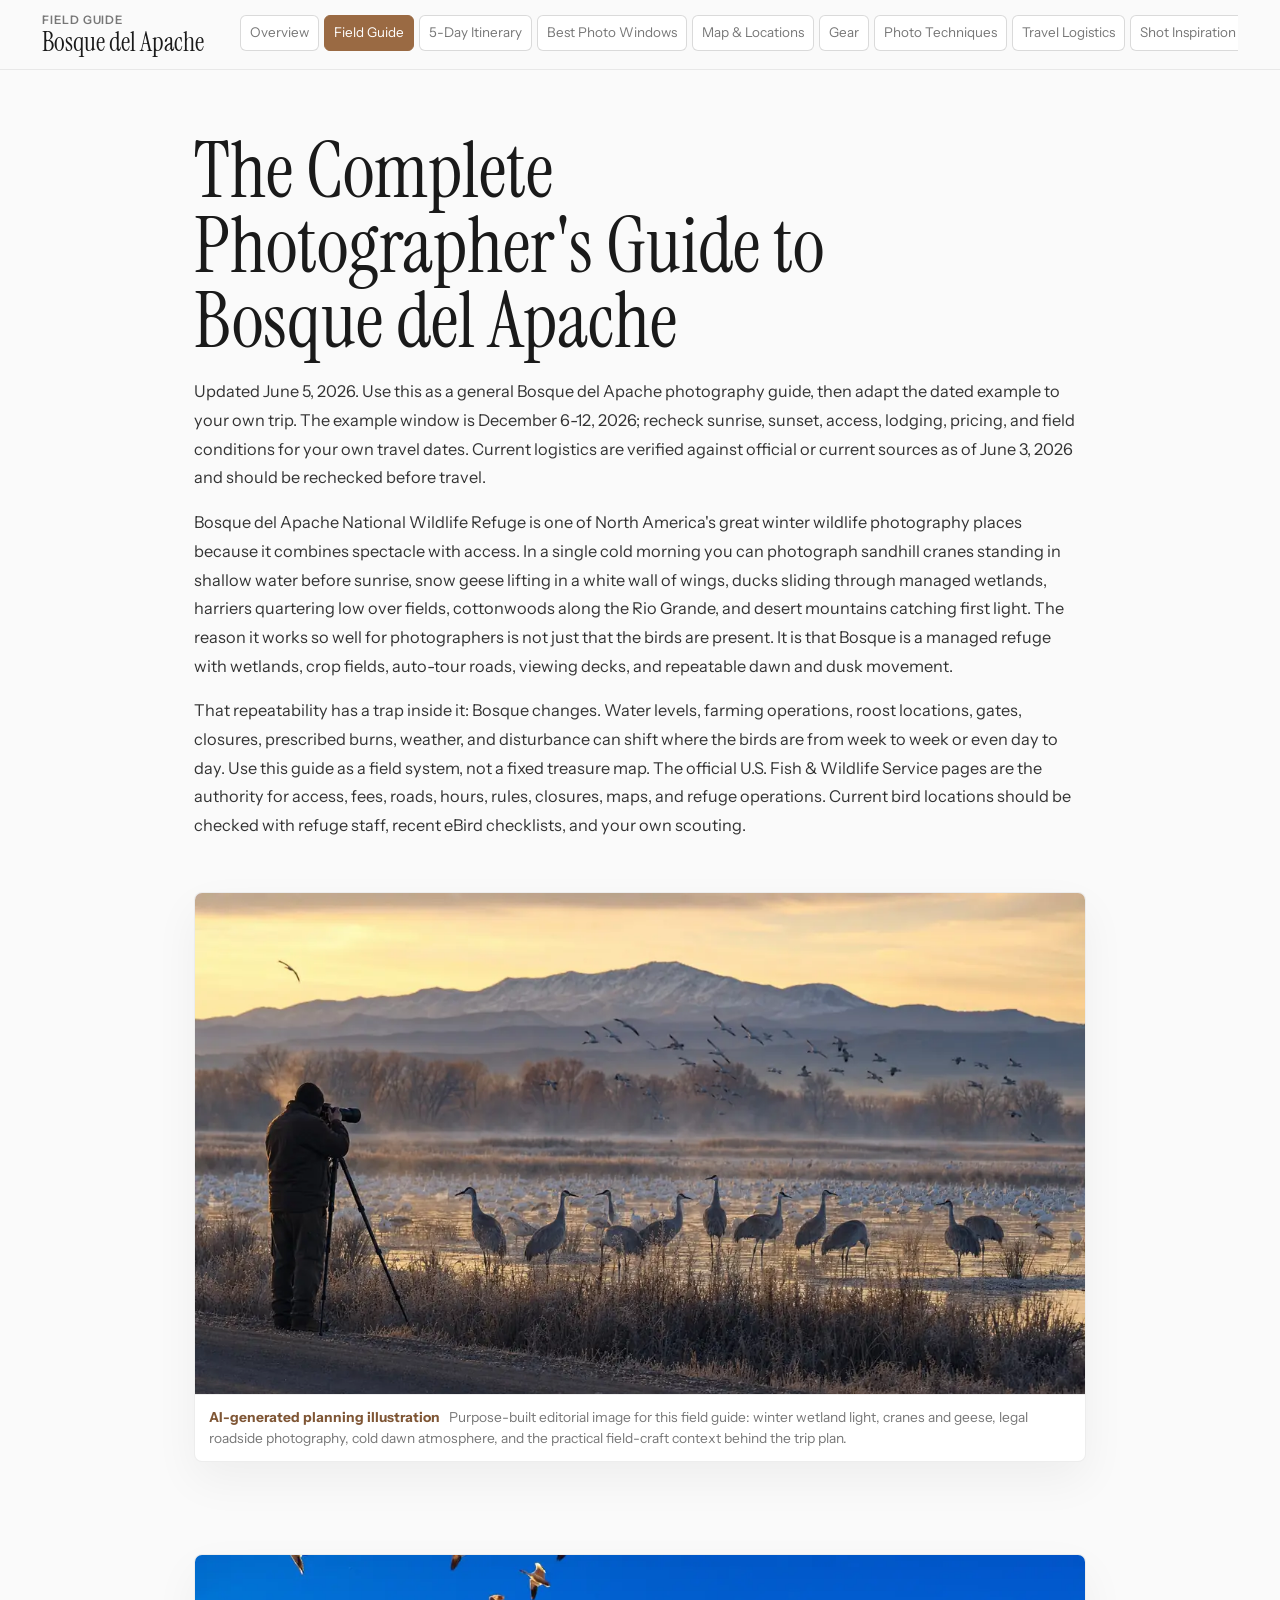
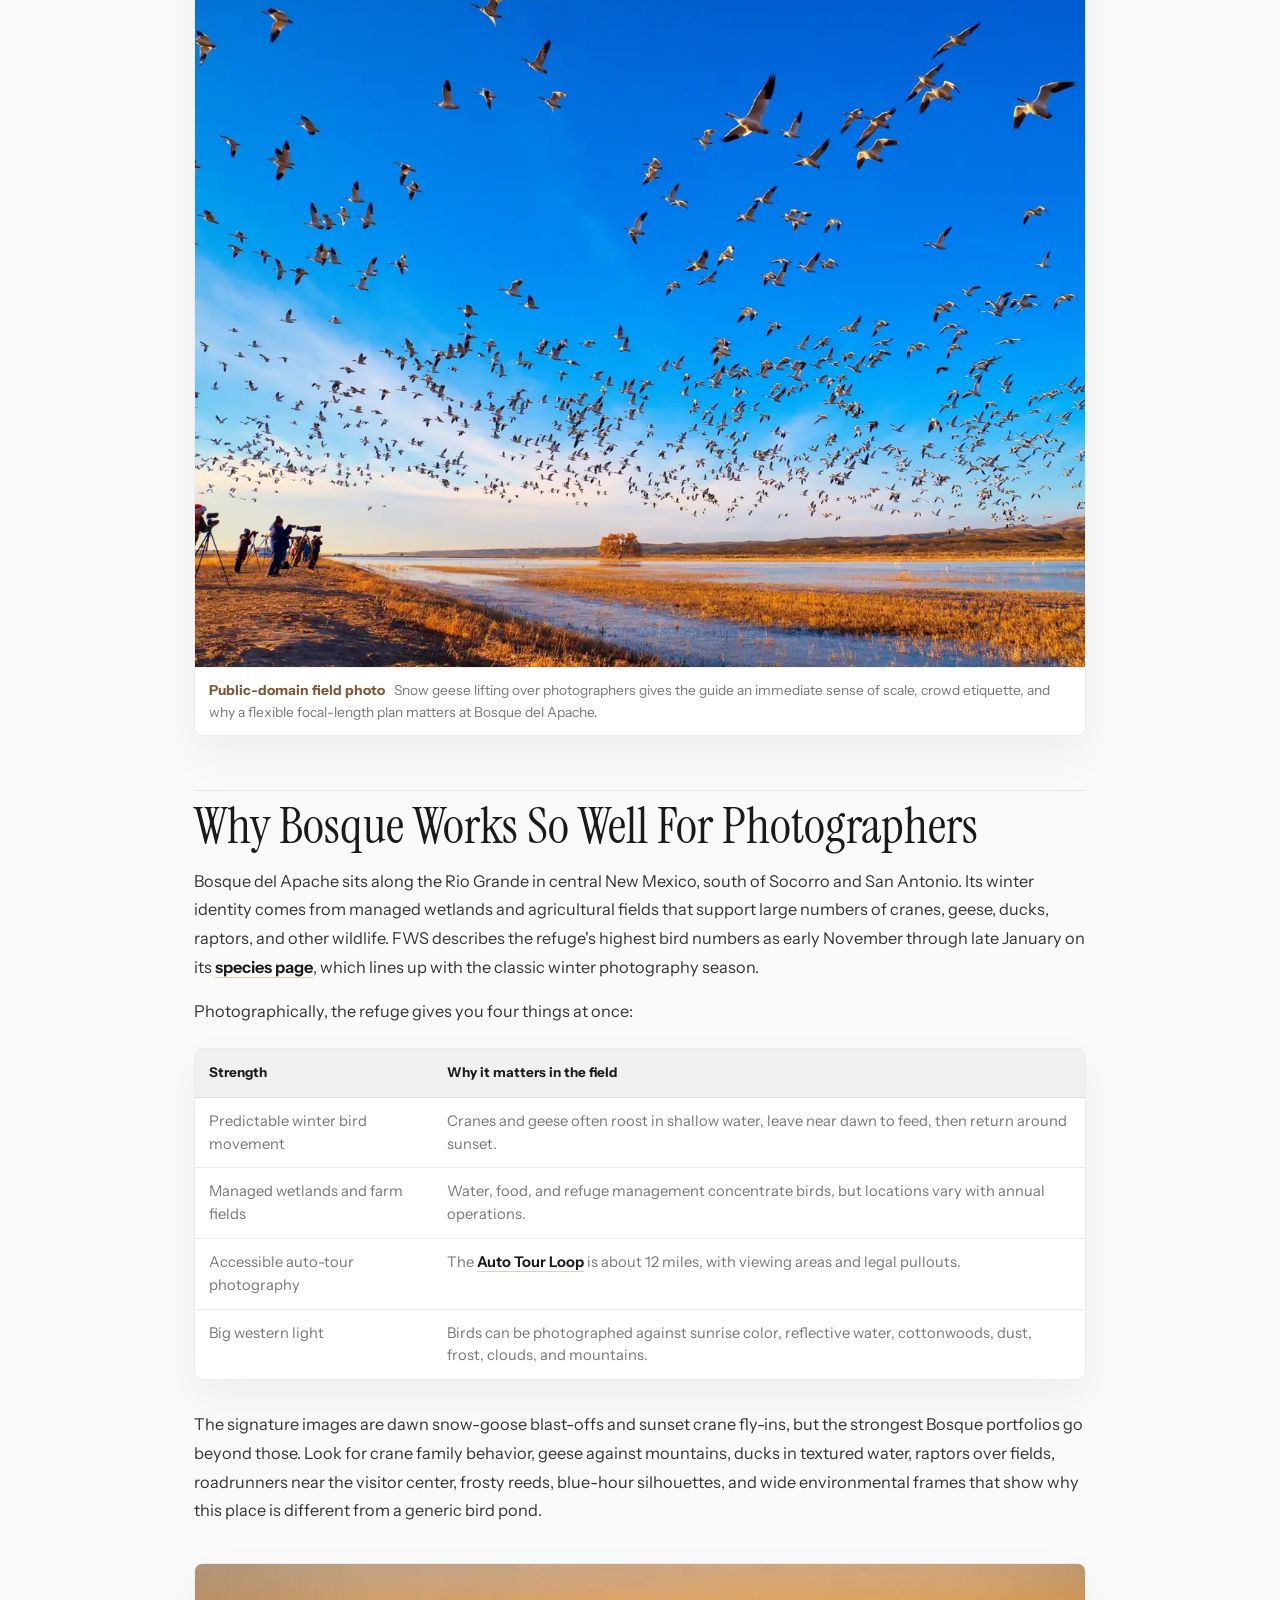
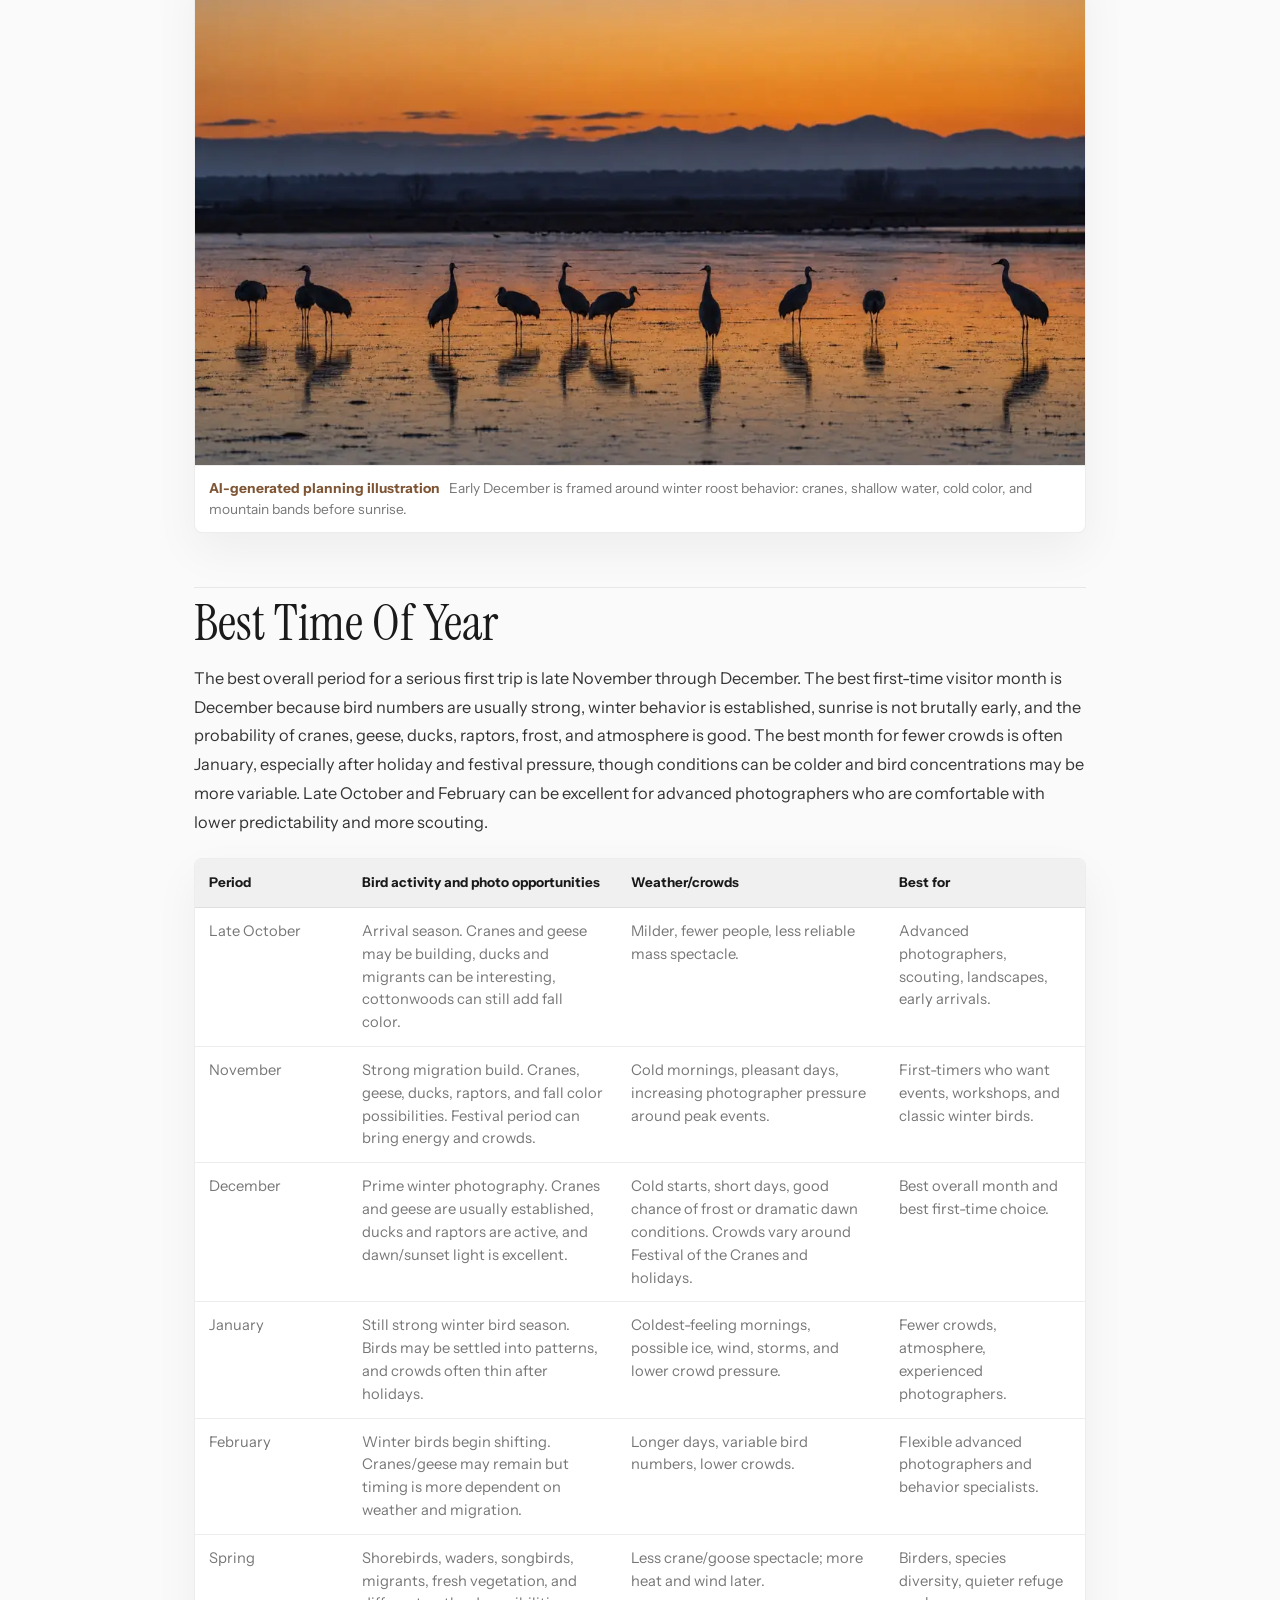
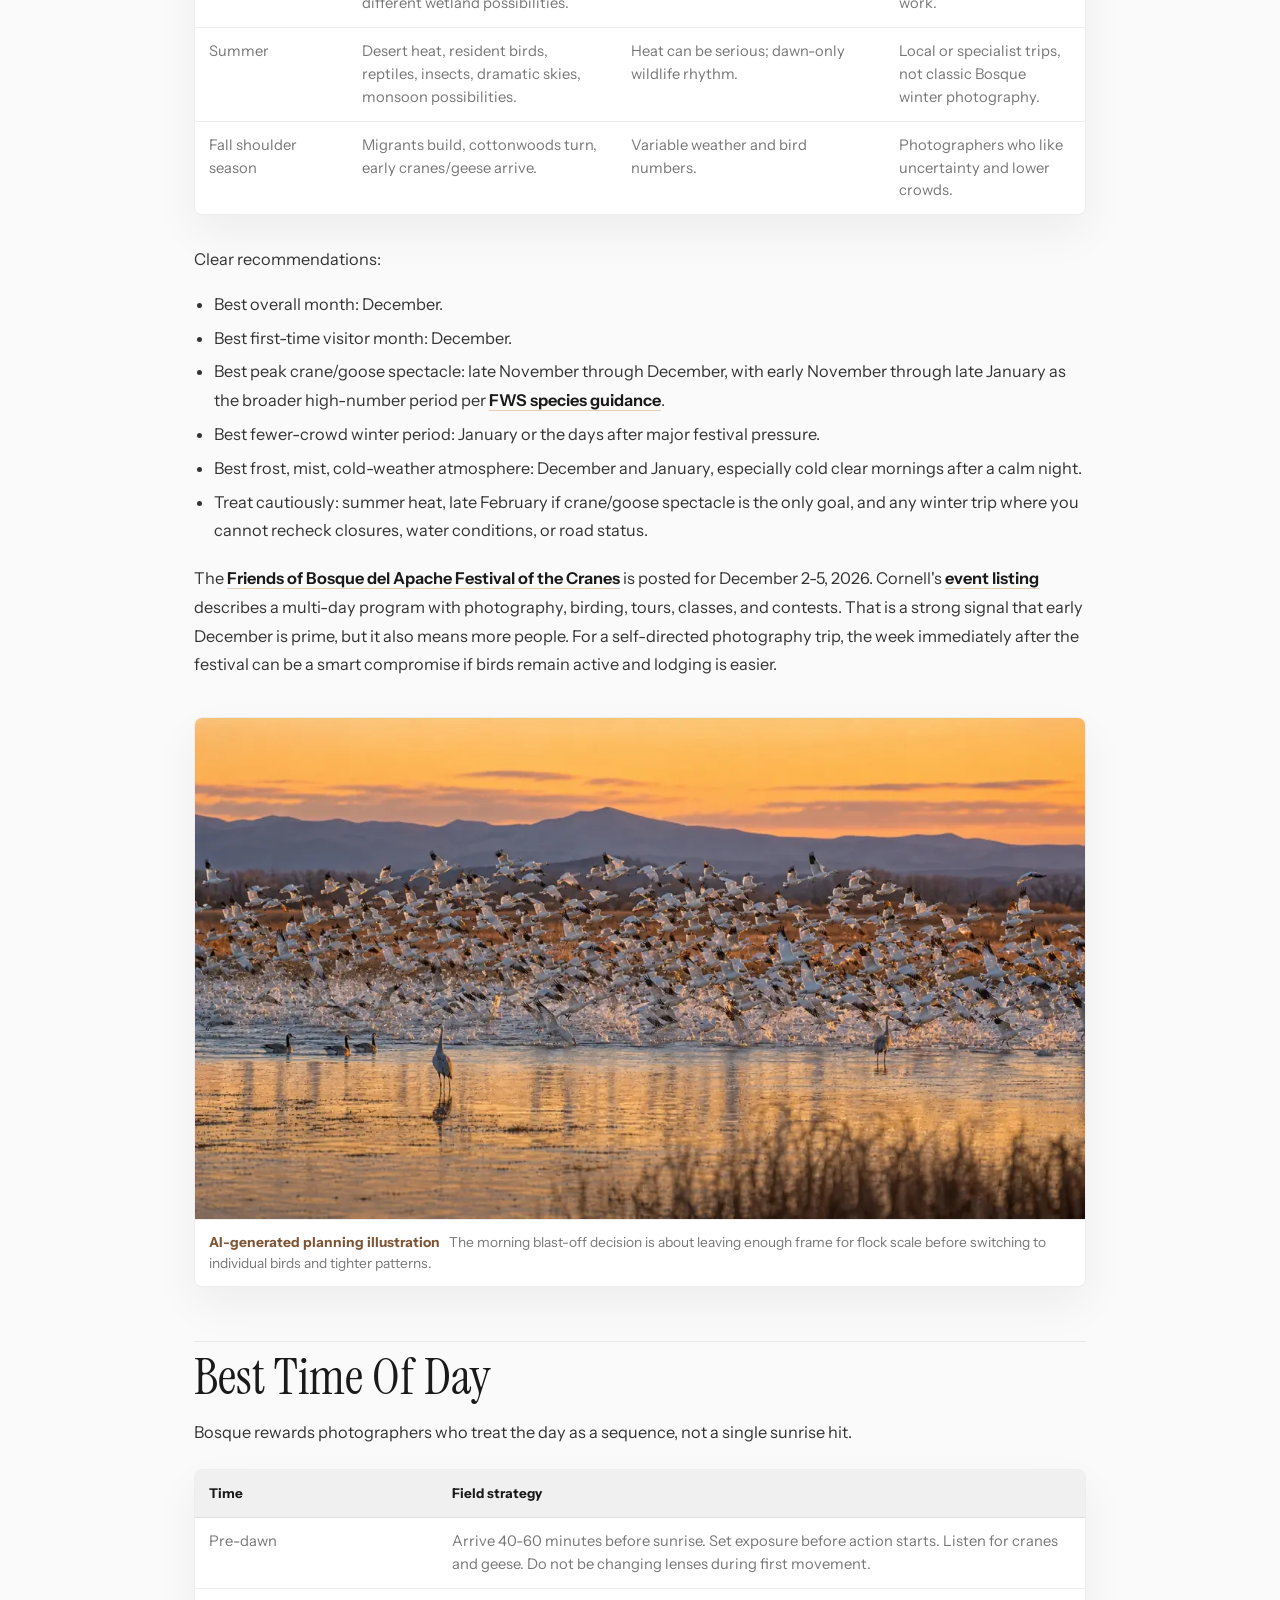
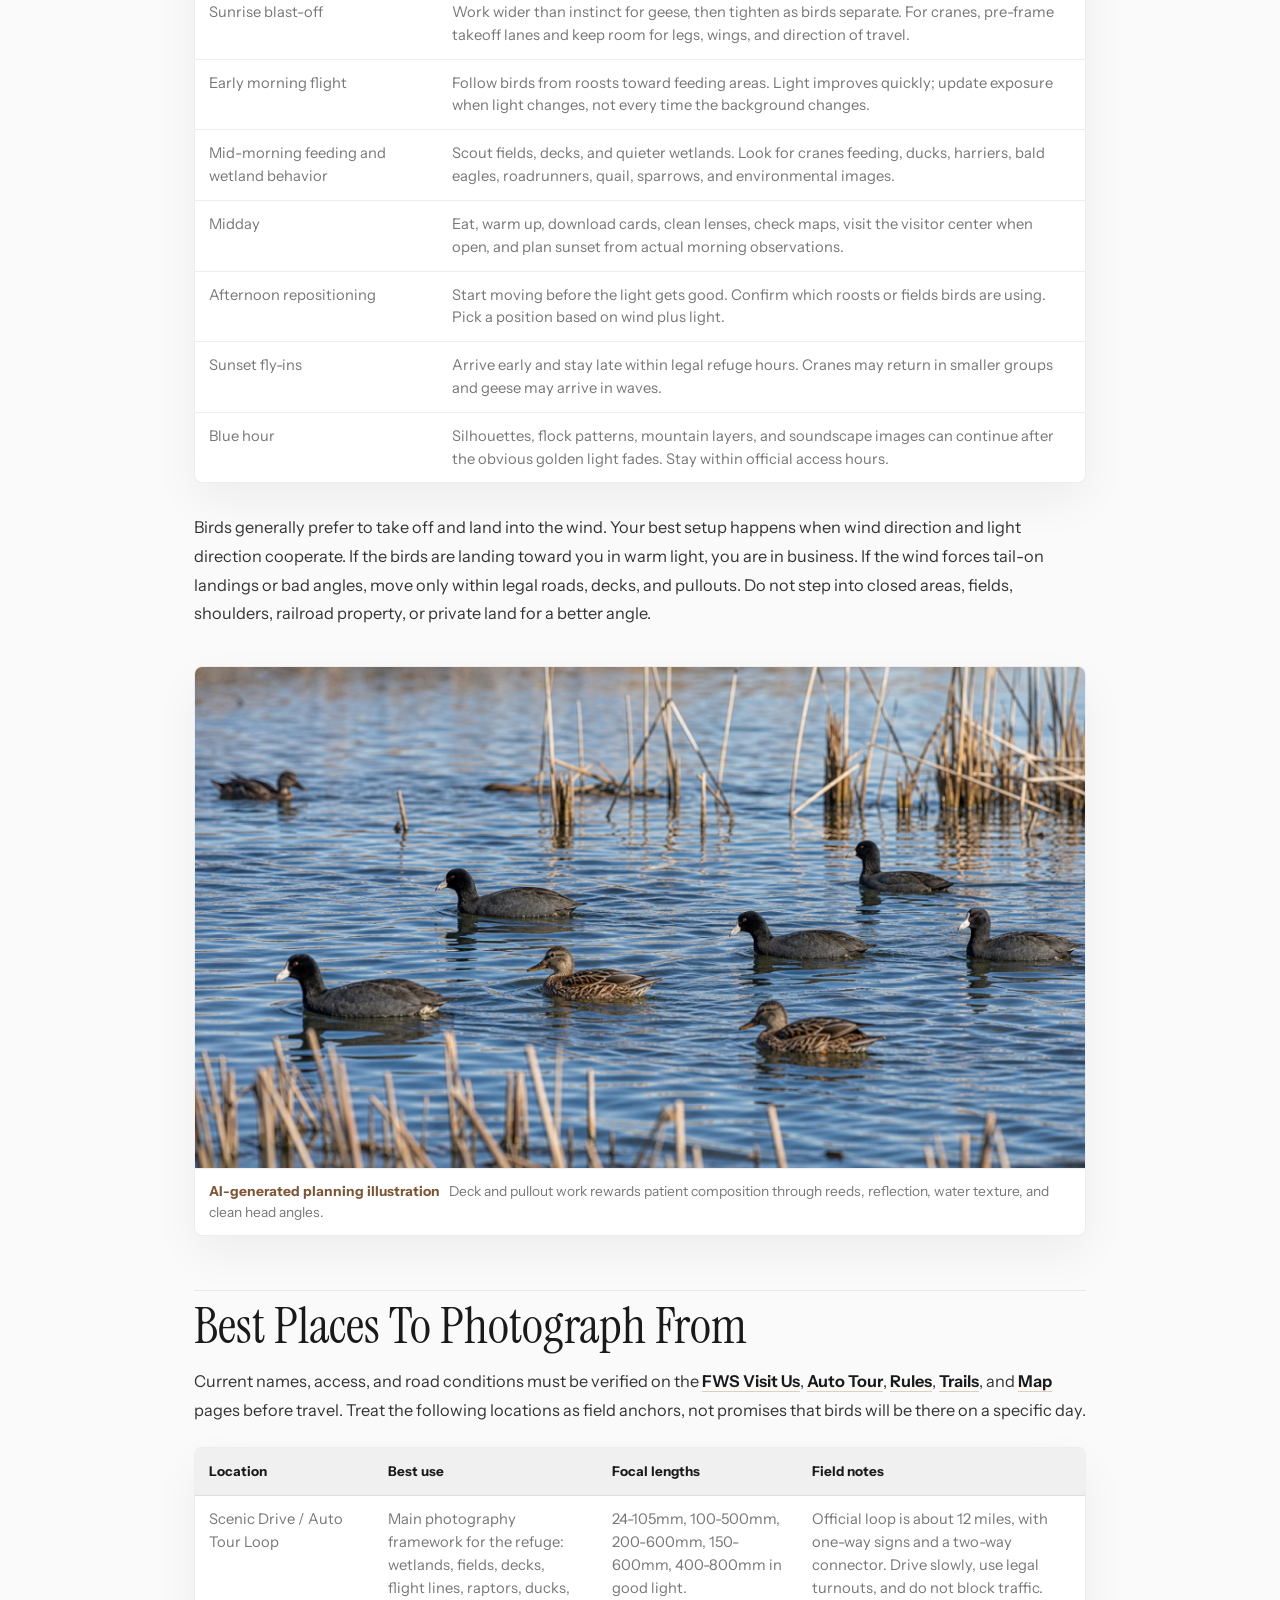
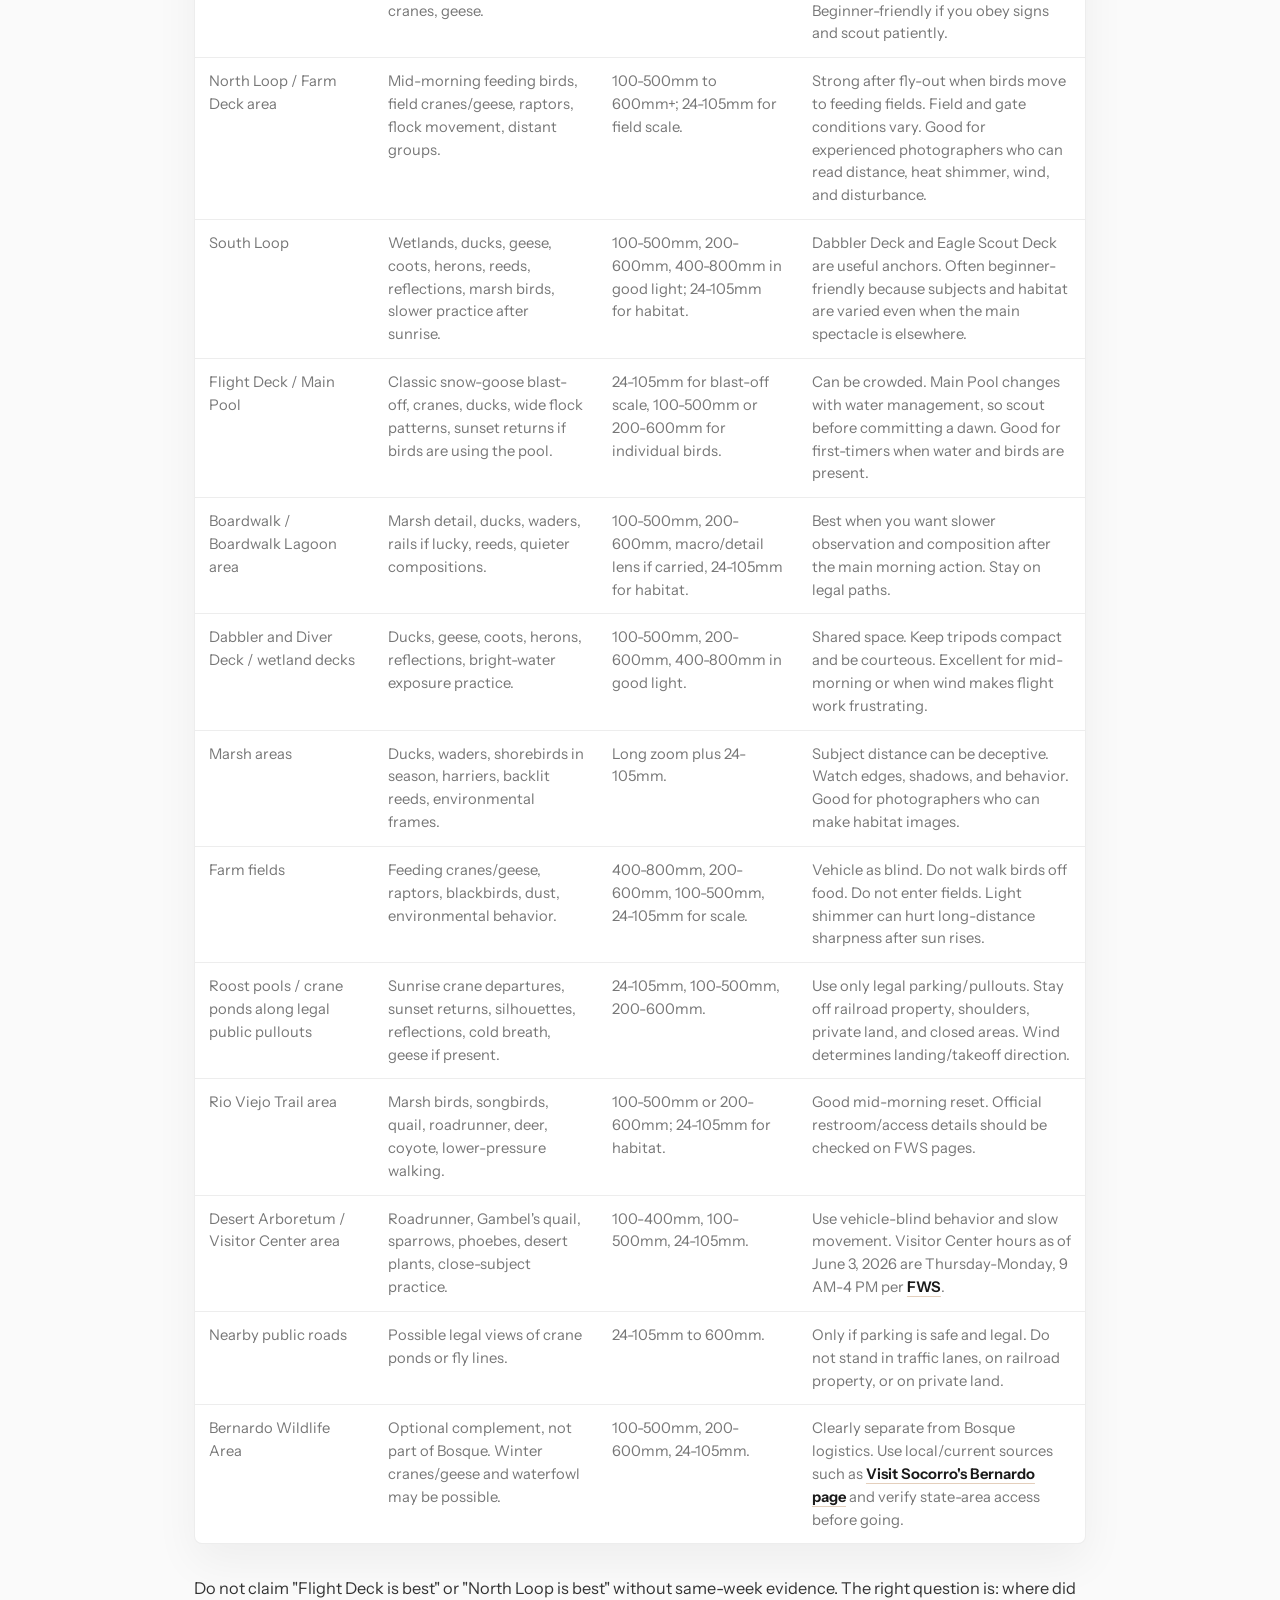
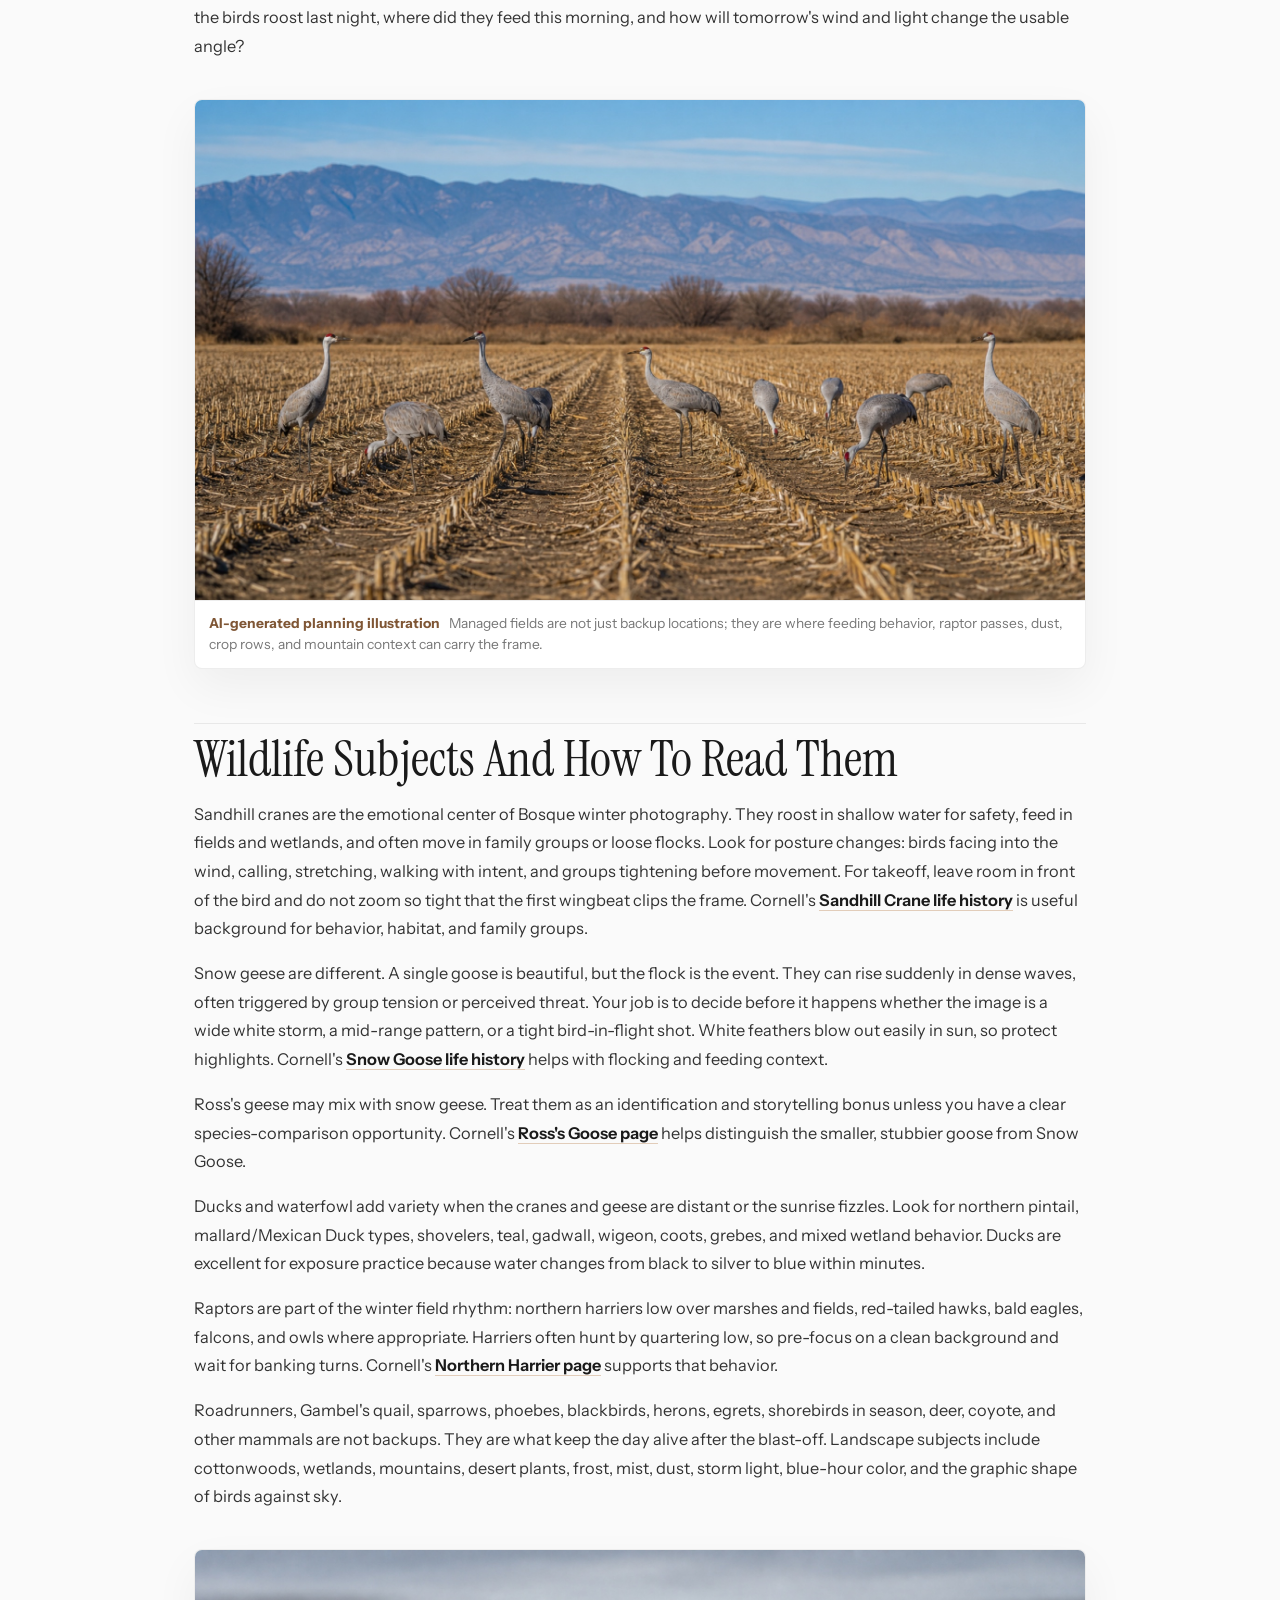
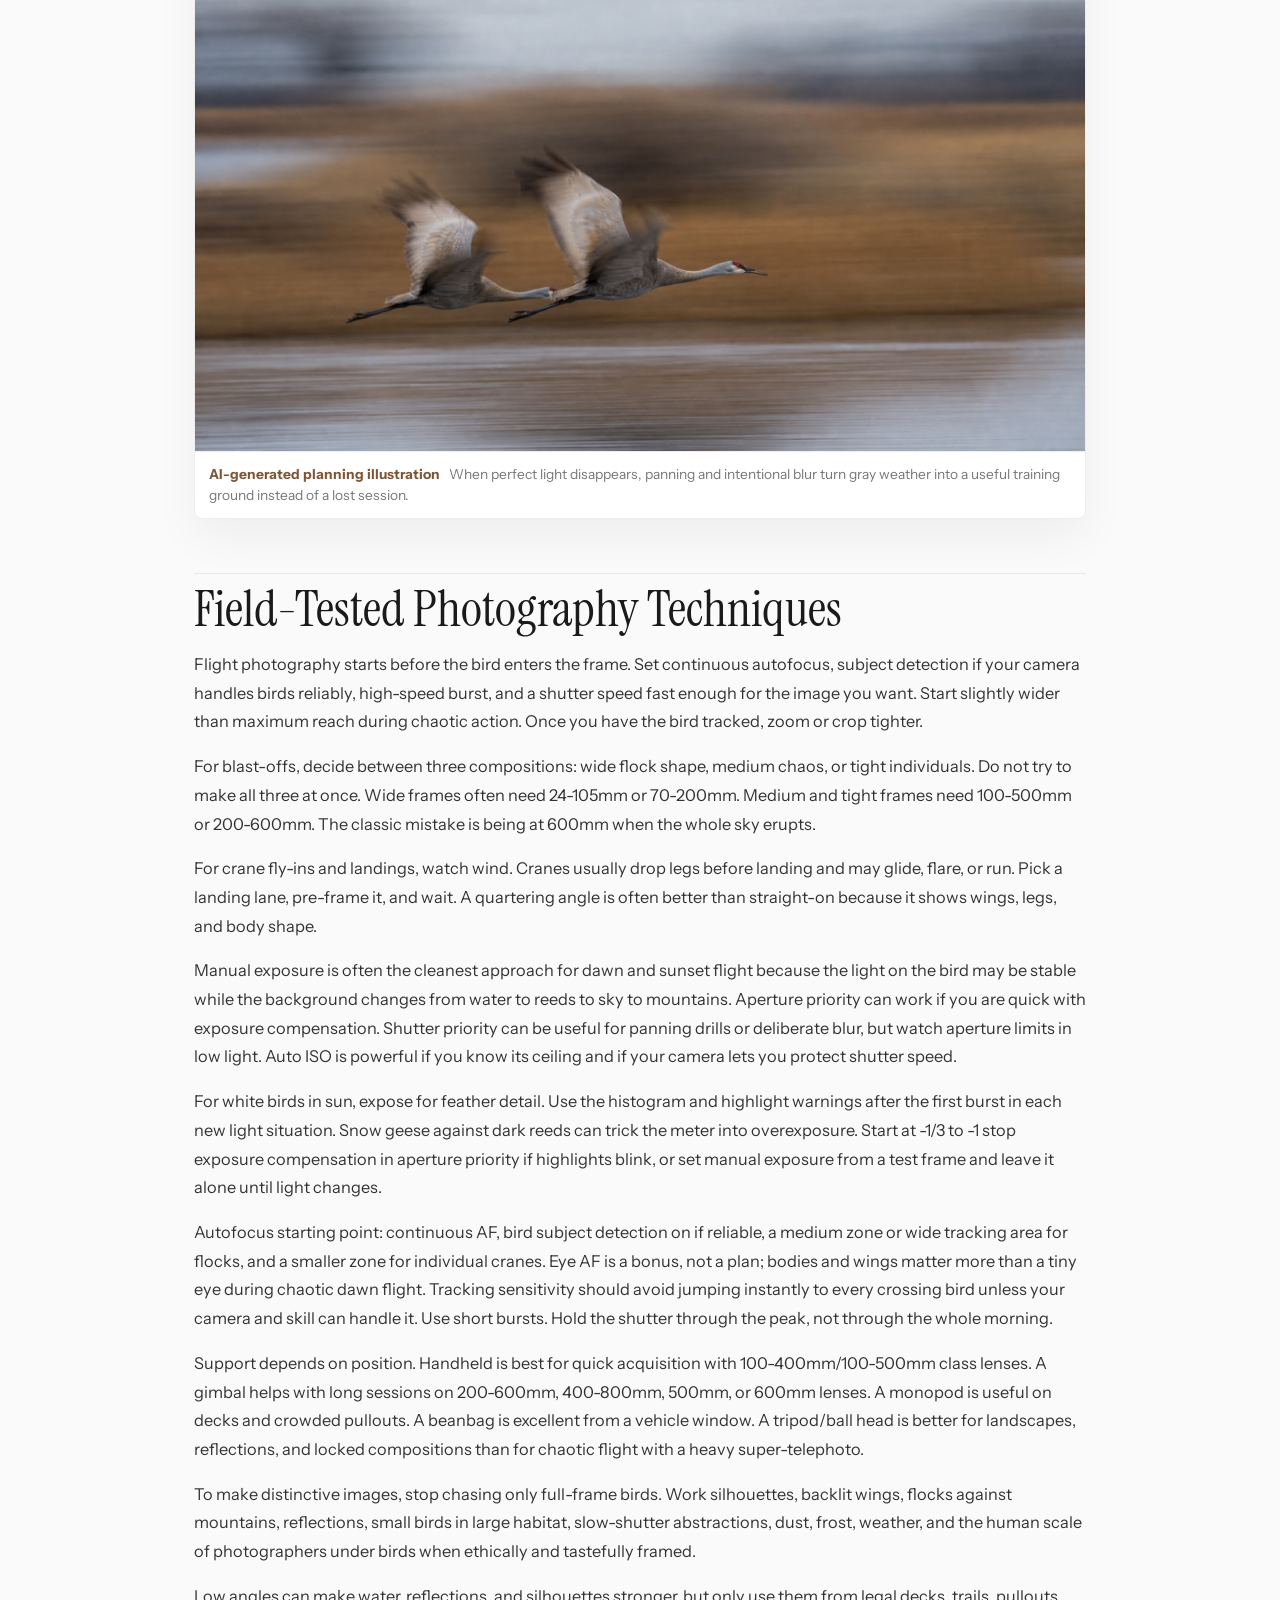
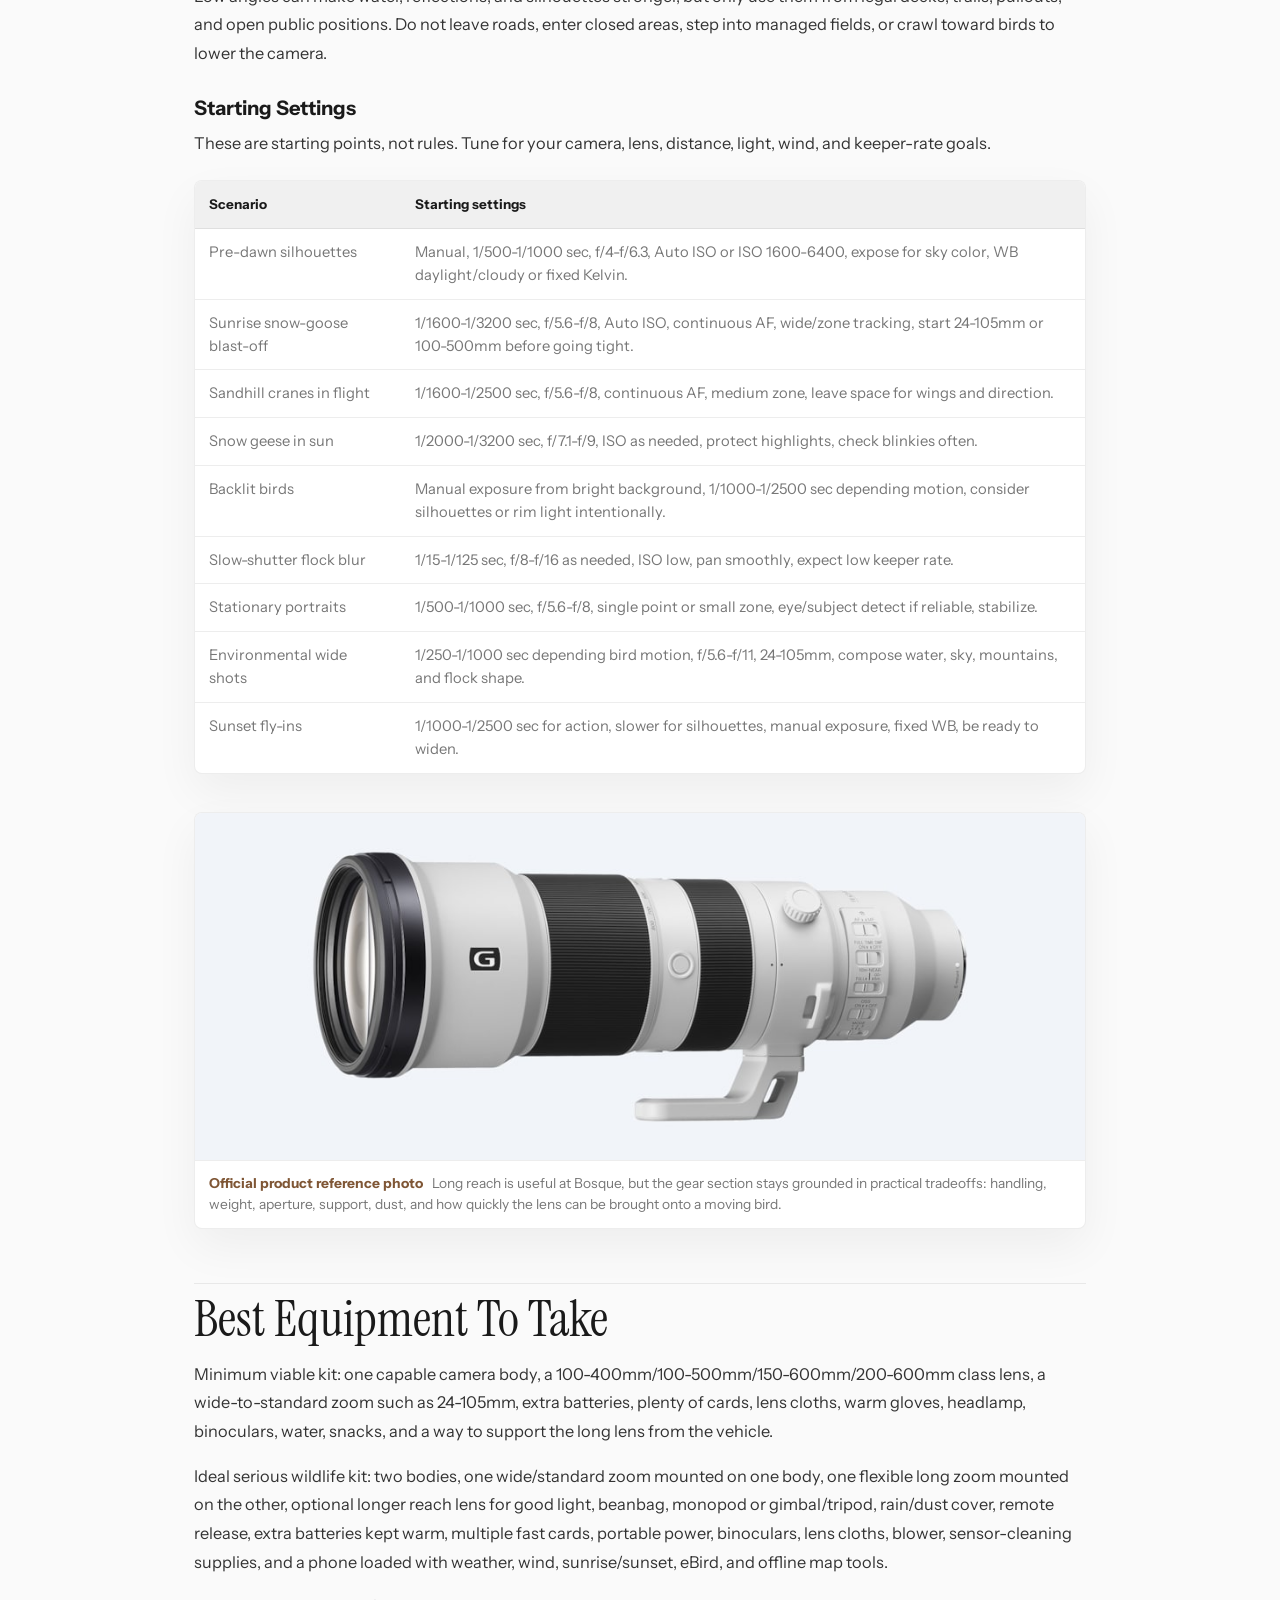
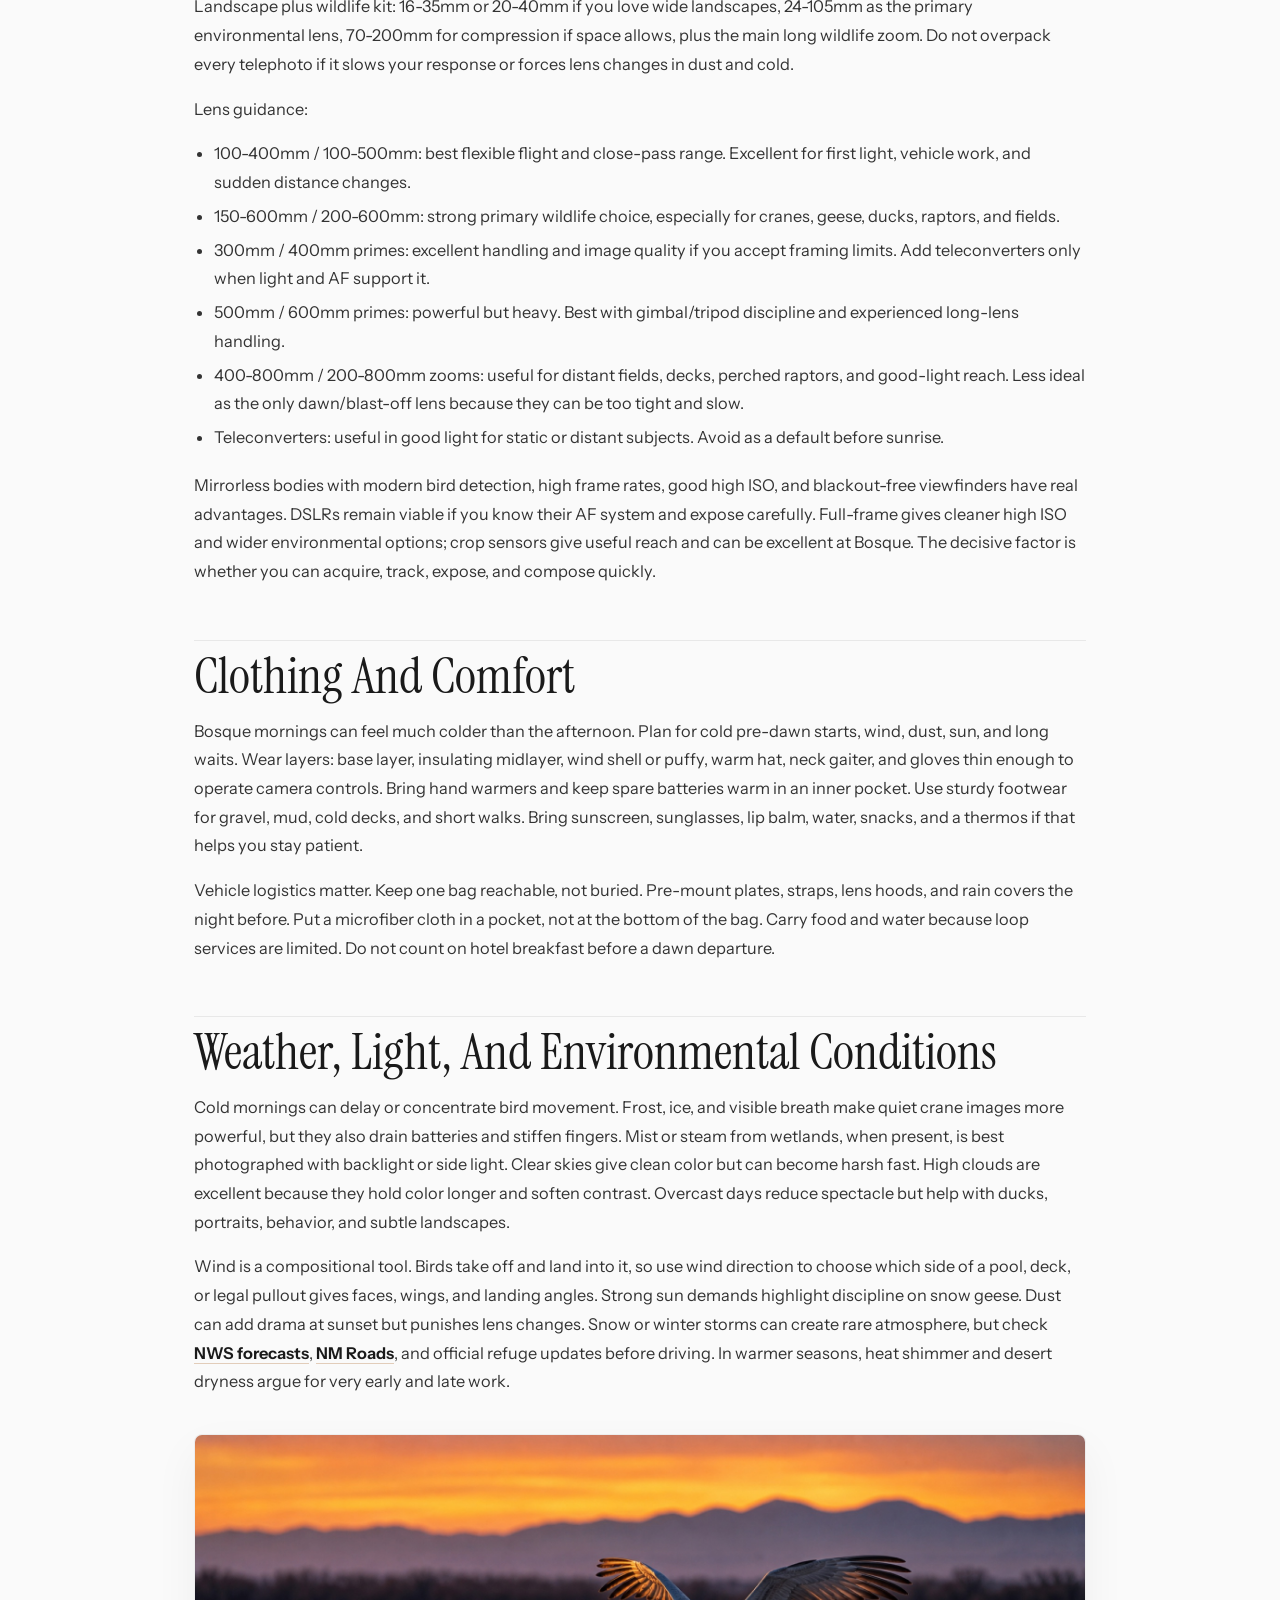
==== commit 66164bce: "Optimize Bosque first-screen media" ====
--- a/site/complete-photographers-guide.html
+++ b/site/complete-photographers-guide.html
@@ -72,7 +72,7 @@
 <p>Updated June 5, 2026. Use this as a general Bosque del Apache photography guide, then adapt the dated example to your own trip. The example window is December 6-12, 2026; recheck sunrise, sunset, access, lodging, pricing, and field conditions for your own travel dates. Current logistics are verified against official or current sources as of June 3, 2026 and should be rechecked before travel.</p>
 <p>Bosque del Apache National Wildlife Refuge is one of North America's great winter wildlife photography places because it combines spectacle with access. In a single cold morning you can photograph sandhill cranes standing in shallow water before sunrise, snow geese lifting in a white wall of wings, ducks sliding through managed wetlands, harriers quartering low over fields, cottonwoods along the Rio Grande, and desert mountains catching first light. The reason it works so well for photographers is not just that the birds are present. It is that Bosque is a managed refuge with wetlands, crop fields, auto-tour roads, viewing decks, and repeatable dawn and dusk movement.</p>
 <p>That repeatability has a trap inside it: Bosque changes. Water levels, farming operations, roost locations, gates, closures, prescribed burns, weather, and disturbance can shift where the birds are from week to week or even day to day. Use this guide as a field system, not a fixed treasure map. The official U.S. Fish &amp; Wildlife Service pages are the authority for access, fees, roads, hours, rules, closures, maps, and refuge operations. Current bird locations should be checked with refuge staff, recent eBird checklists, and your own scouting.</p>
-</div><figure class="guide-figure guide-hero-figure"><img alt="Editorial guide hero showing a winter photographer at Bosque del Apache with cranes, geese, wetlands, dawn mist, and distant mountains" decoding="async" height="941" loading="eager" src="./assets/generated/guide/guide-field-hero.jpg" width="1672"/><figcaption><span>AI-generated planning illustration</span> Purpose-built editorial image for this field guide: winter wetland light, cranes and geese, legal roadside photography, cold dawn atmosphere, and the practical field-craft context behind the trip plan.</figcaption></figure><div class="guide-prose"><figure class="guide-figure"><img alt="Snow geese flying over photographers at Bosque del Apache" decoding="async" height="1440" loading="lazy" src="./assets/snow-geese-flyout-lynne-braden-usfws-1800.jpg" width="1800"/><figcaption><span>Public-domain field photo</span> Snow geese lifting over photographers gives the guide an immediate sense of scale, crowd etiquette, and why a flexible focal-length plan matters at Bosque del Apache.</figcaption></figure><h2 id="why-bosque-works-so-well-for-photographers">Why Bosque Works So Well For Photographers</h2>
+</div><figure class="guide-figure guide-hero-figure"><img alt="Editorial guide hero showing a winter photographer at Bosque del Apache with cranes, geese, wetlands, dawn mist, and distant mountains" decoding="async" height="675" loading="eager" src="./assets/generated/guide/guide-field-hero-1200.webp" width="1200"/><figcaption><span>AI-generated planning illustration</span> Purpose-built editorial image for this field guide: winter wetland light, cranes and geese, legal roadside photography, cold dawn atmosphere, and the practical field-craft context behind the trip plan.</figcaption></figure><div class="guide-prose"><figure class="guide-figure"><img alt="Snow geese flying over photographers at Bosque del Apache" decoding="async" height="960" loading="lazy" src="./assets/snow-geese-flyout-lynne-braden-usfws-1200.webp" width="1200"/><figcaption><span>Public-domain field photo</span> Snow geese lifting over photographers gives the guide an immediate sense of scale, crowd etiquette, and why a flexible focal-length plan matters at Bosque del Apache.</figcaption></figure><h2 id="why-bosque-works-so-well-for-photographers">Why Bosque Works So Well For Photographers</h2>
 <p>Bosque del Apache sits along the Rio Grande in central New Mexico, south of Socorro and San Antonio. Its winter identity comes from managed wetlands and agricultural fields that support large numbers of cranes, geese, ducks, raptors, and other wildlife. FWS describes the refuge's highest bird numbers as early November through late January on its <a href="https://www.fws.gov/refuge/bosque-del-apache/species">species page</a>, which lines up with the classic winter photography season.</p>
 <p>Photographically, the refuge gives you four things at once:</p>
 <table>
@@ -102,7 +102,7 @@
 </tbody>
 </table>
 <p>The signature images are dawn snow-goose blast-offs and sunset crane fly-ins, but the strongest Bosque portfolios go beyond those. Look for crane family behavior, geese against mountains, ducks in textured water, raptors over fields, roadrunners near the visitor center, frosty reeds, blue-hour silhouettes, and wide environmental frames that show why this place is different from a generic bird pond.</p>
-<figure class="guide-figure"><img alt="Planning image of cranes in shallow water before sunrise at Bosque del Apache" decoding="async" height="1080" loading="lazy" src="./assets/generated/gallery-hd/crane-roost-dawn-01.jpg" width="1920"/><figcaption><span>AI-generated planning illustration</span> Early December is framed around winter roost behavior: cranes, shallow water, cold color, and mountain bands before sunrise.</figcaption></figure><h2 id="best-time-of-year">Best Time Of Year</h2>
+<figure class="guide-figure"><img alt="Planning image of cranes in shallow water before sunrise at Bosque del Apache" decoding="async" height="675" loading="lazy" src="./assets/generated/gallery-hd/crane-roost-dawn-01-1200.webp" width="1200"/><figcaption><span>AI-generated planning illustration</span> Early December is framed around winter roost behavior: cranes, shallow water, cold color, and mountain bands before sunrise.</figcaption></figure><h2 id="best-time-of-year">Best Time Of Year</h2>
 <p>The best overall period for a serious first trip is late November through December. The best first-time visitor month is December because bird numbers are usually strong, winter behavior is established, sunrise is not brutally early, and the probability of cranes, geese, ducks, raptors, frost, and atmosphere is good. The best month for fewer crowds is often January, especially after holiday and festival pressure, though conditions can be colder and bird concentrations may be more variable. Late October and February can be excellent for advanced photographers who are comfortable with lower predictability and more scouting.</p>
 <table>
 <thead>
@@ -174,7 +174,7 @@
 <li>Treat cautiously: summer heat, late February if crane/goose spectacle is the only goal, and any winter trip where you cannot recheck closures, water conditions, or road status.</li>
 </ul>
 <p>The <a href="https://friendsofbosquedelapache.org/festival/">Friends of Bosque del Apache Festival of the Cranes</a> is posted for December 2-5, 2026. Cornell's <a href="https://www.allaboutbirds.org/news/event/festival-of-the-cranes/">event listing</a> describes a multi-day program with photography, birding, tours, classes, and contests. That is a strong signal that early December is prime, but it also means more people. For a self-directed photography trip, the week immediately after the festival can be a smart compromise if birds remain active and lodging is easier.</p>
-<figure class="guide-figure"><img alt="Planning image of a snow goose blast-off over Bosque del Apache water" decoding="async" height="1080" loading="lazy" src="./assets/generated/gallery-hd/snow-goose-blastoff-03.jpg" width="1920"/><figcaption><span>AI-generated planning illustration</span> The morning blast-off decision is about leaving enough frame for flock scale before switching to individual birds and tighter patterns.</figcaption></figure><h2 id="best-time-of-day">Best Time Of Day</h2>
+<figure class="guide-figure"><img alt="Planning image of a snow goose blast-off over Bosque del Apache water" decoding="async" height="675" loading="lazy" src="./assets/generated/gallery-hd/snow-goose-blastoff-03-1200.webp" width="1200"/><figcaption><span>AI-generated planning illustration</span> The morning blast-off decision is about leaving enough frame for flock scale before switching to individual birds and tighter patterns.</figcaption></figure><h2 id="best-time-of-day">Best Time Of Day</h2>
 <p>Bosque rewards photographers who treat the day as a sequence, not a single sunrise hit.</p>
 <table>
 <thead>
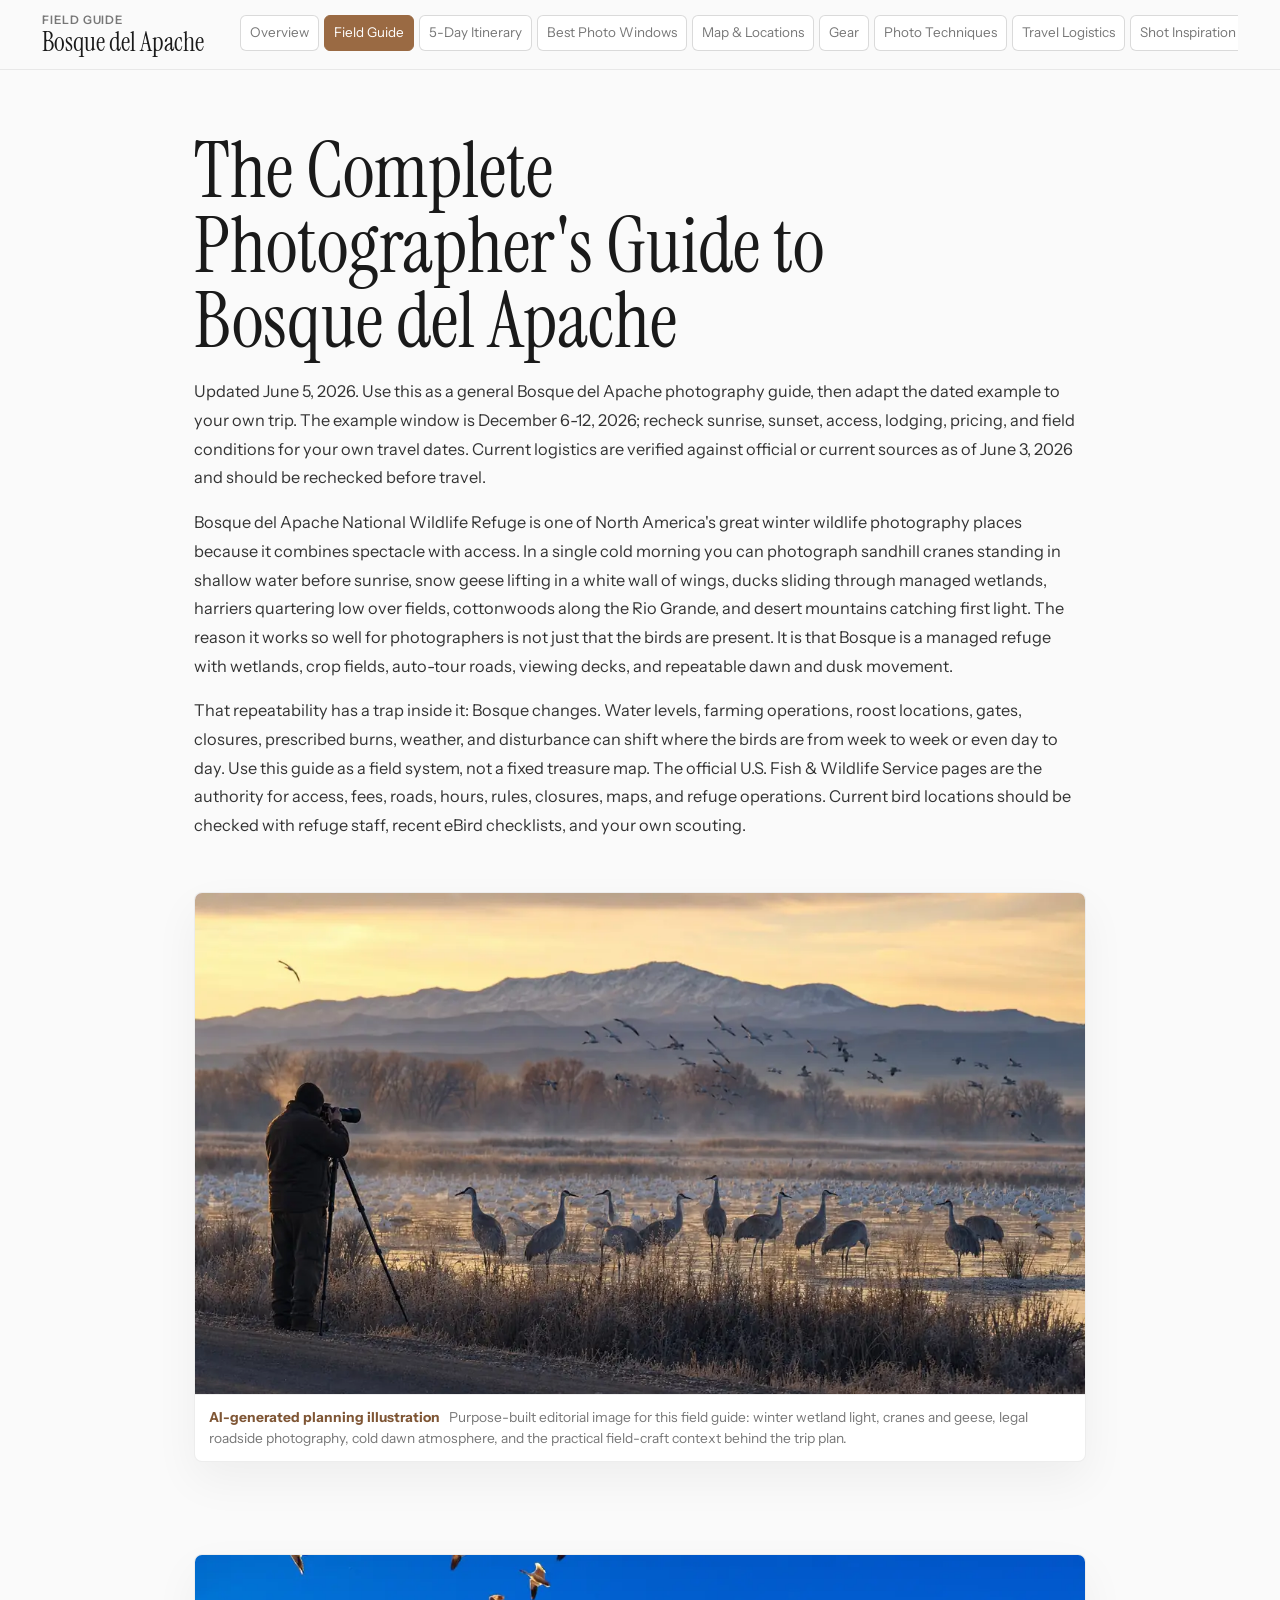
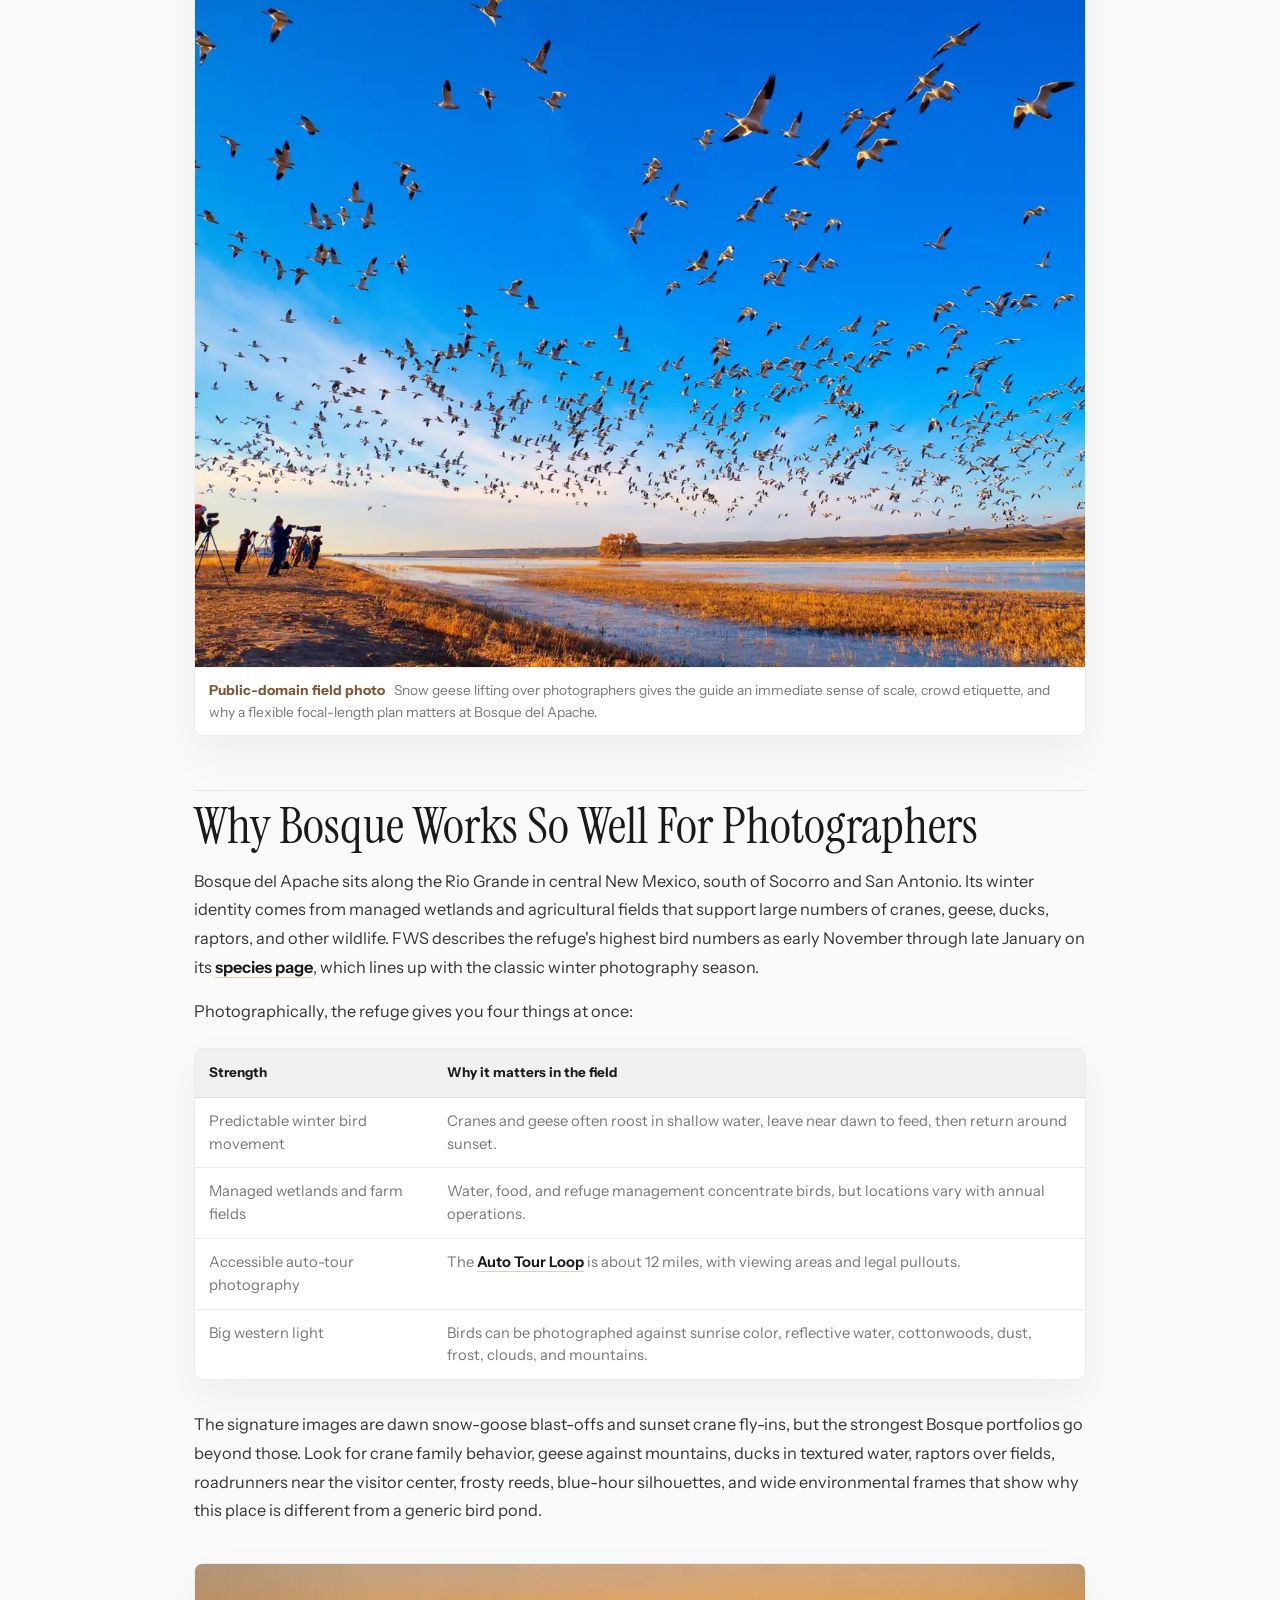
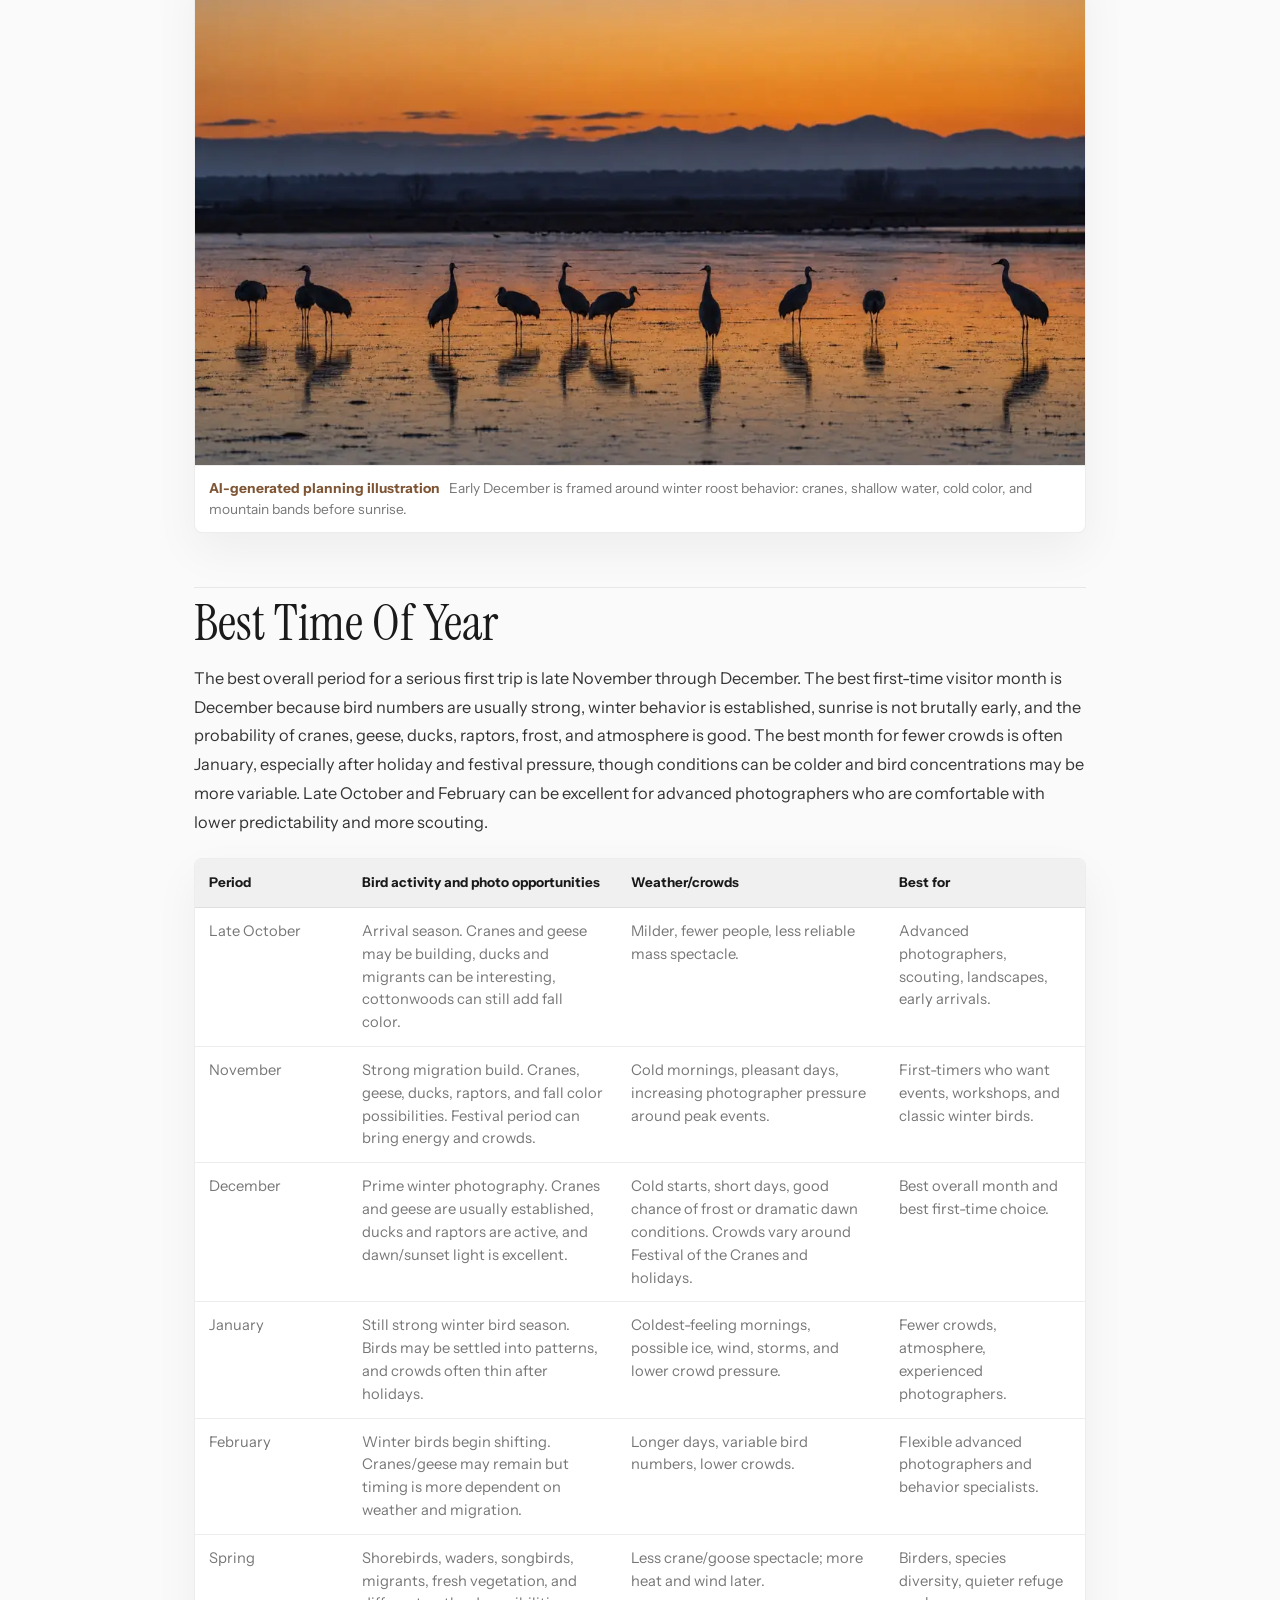
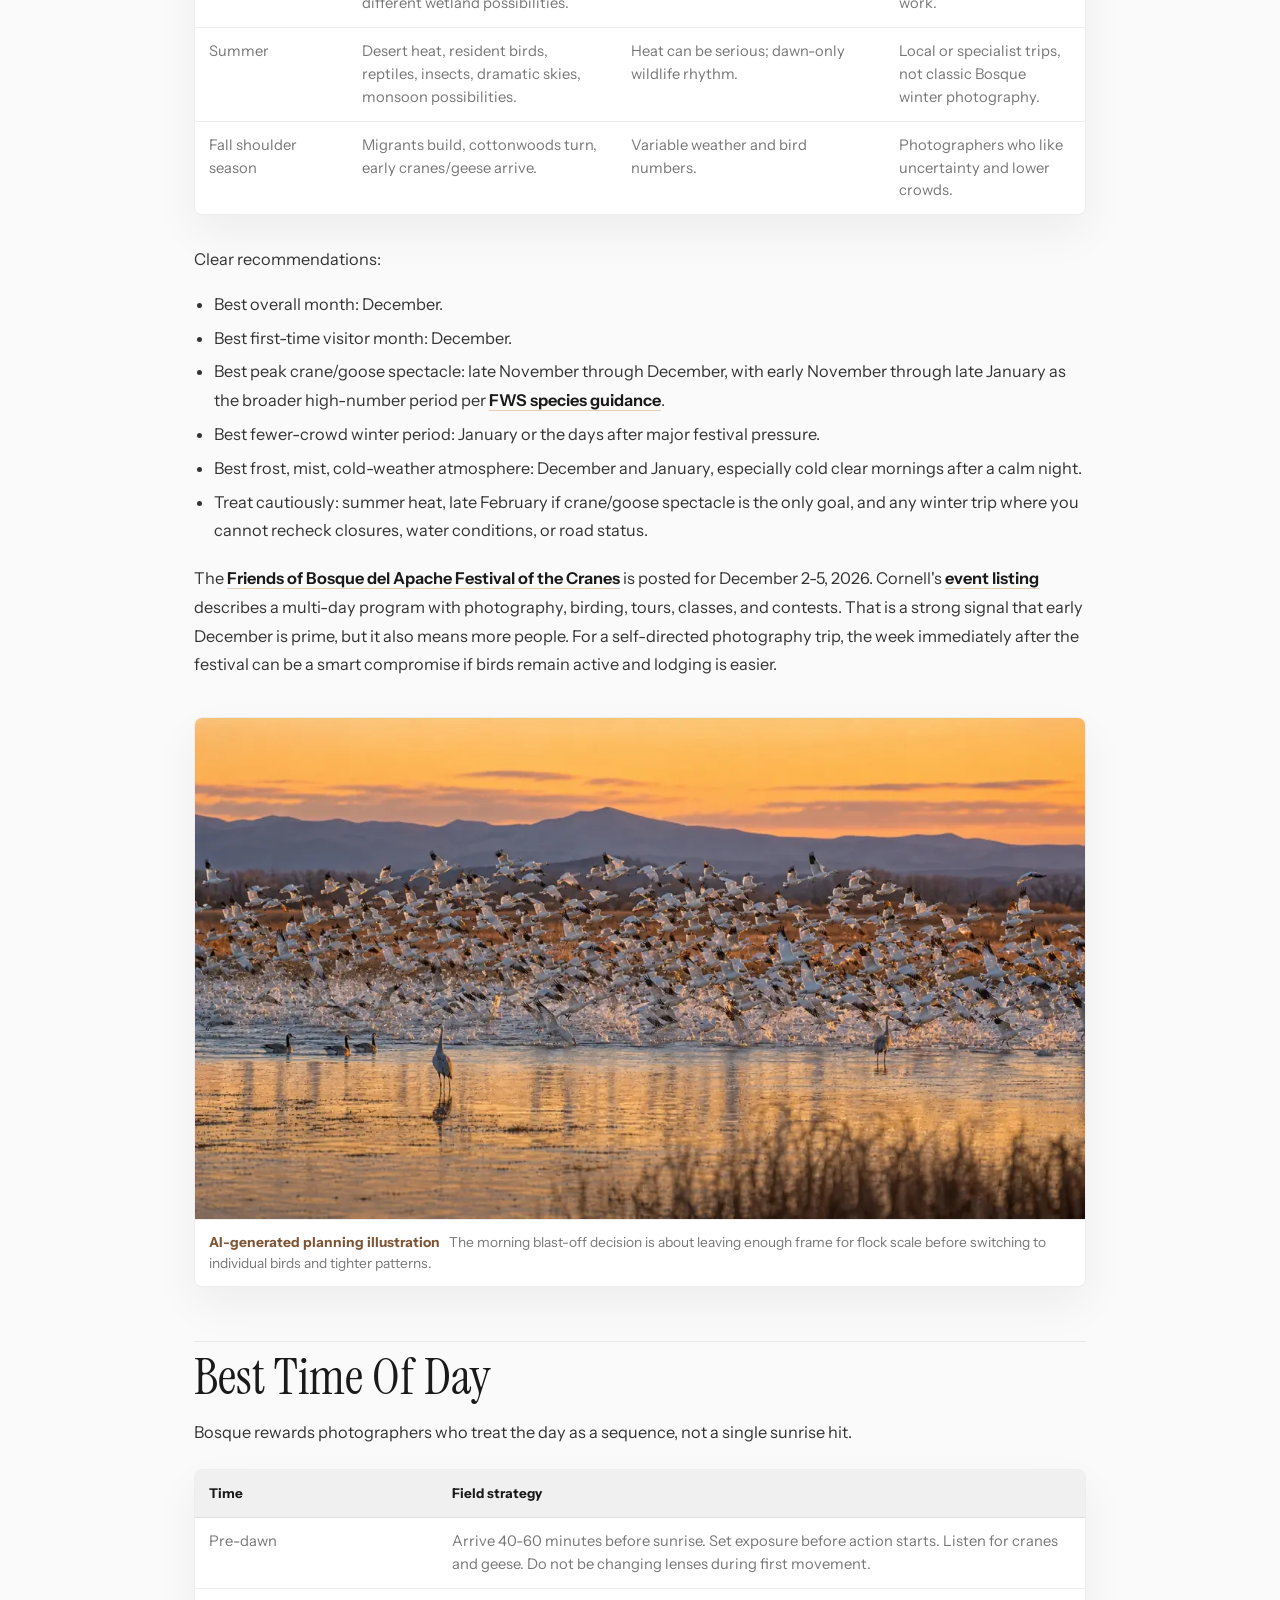
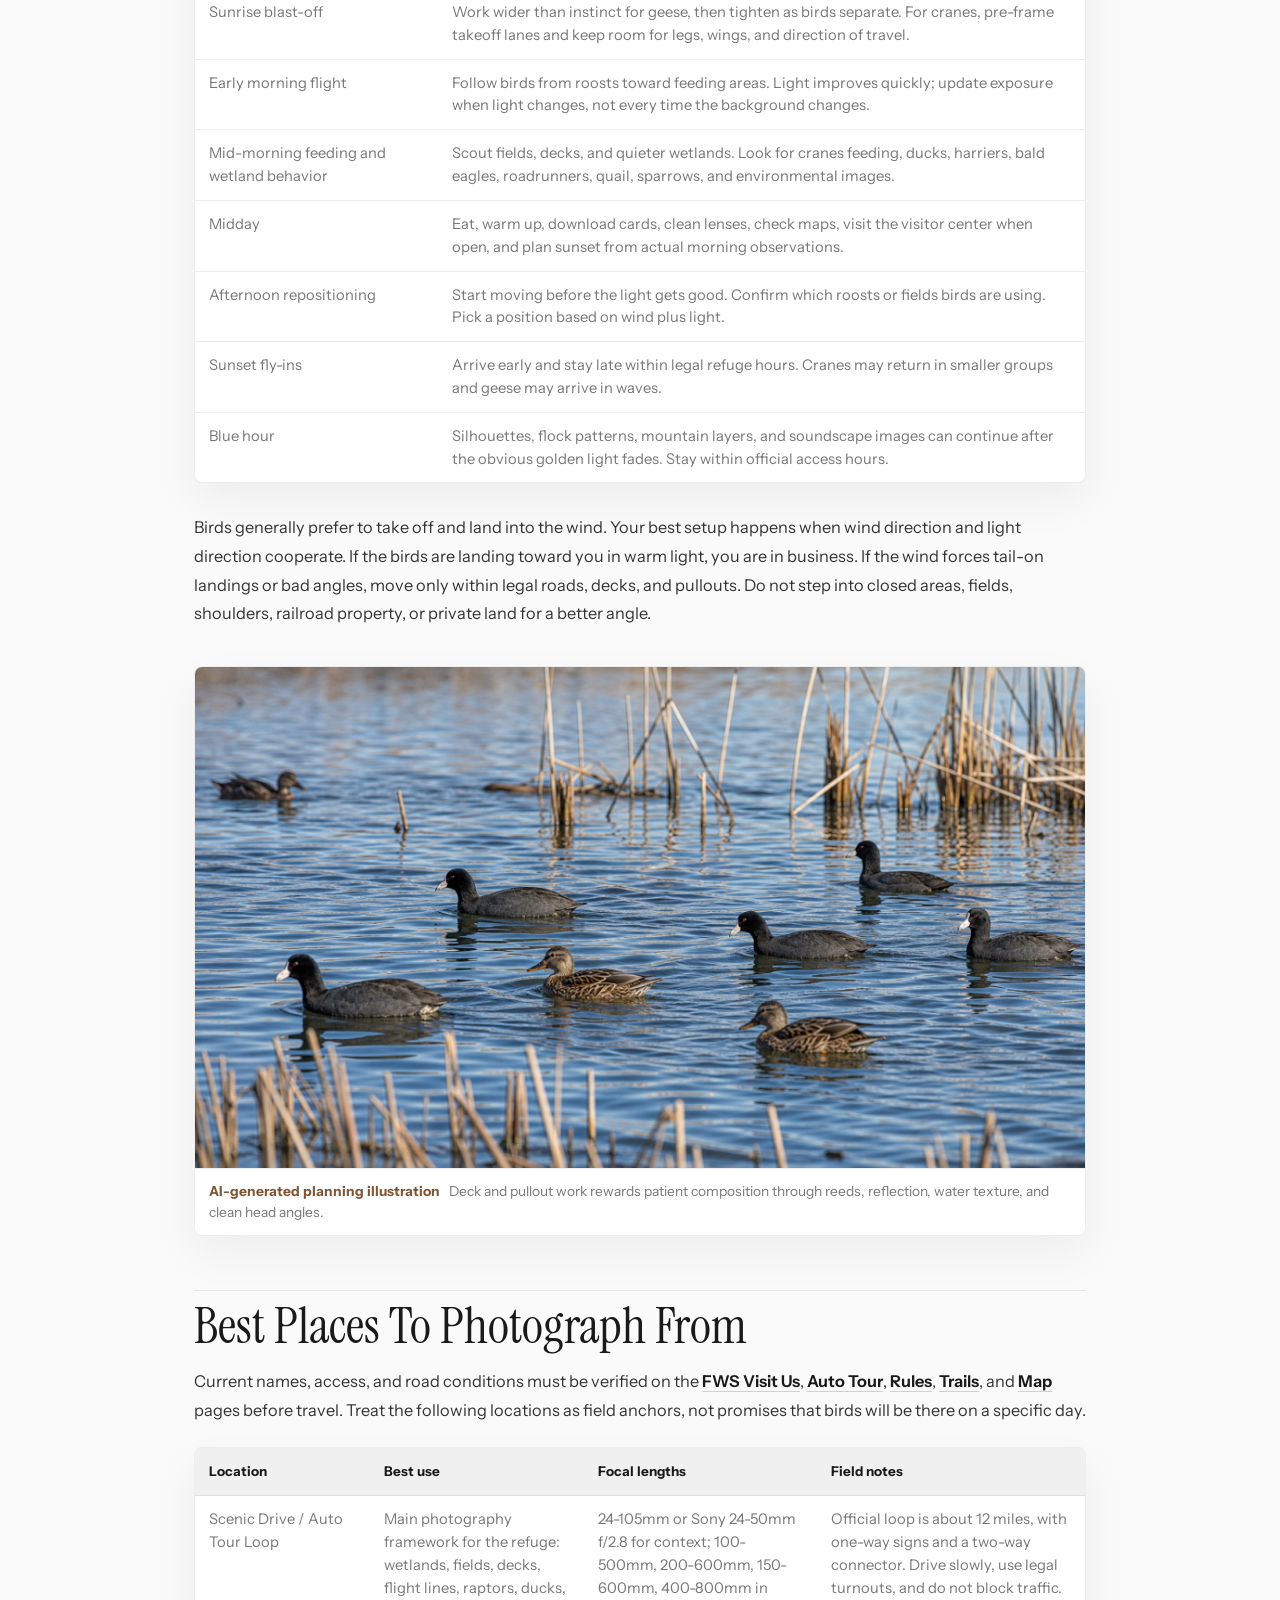
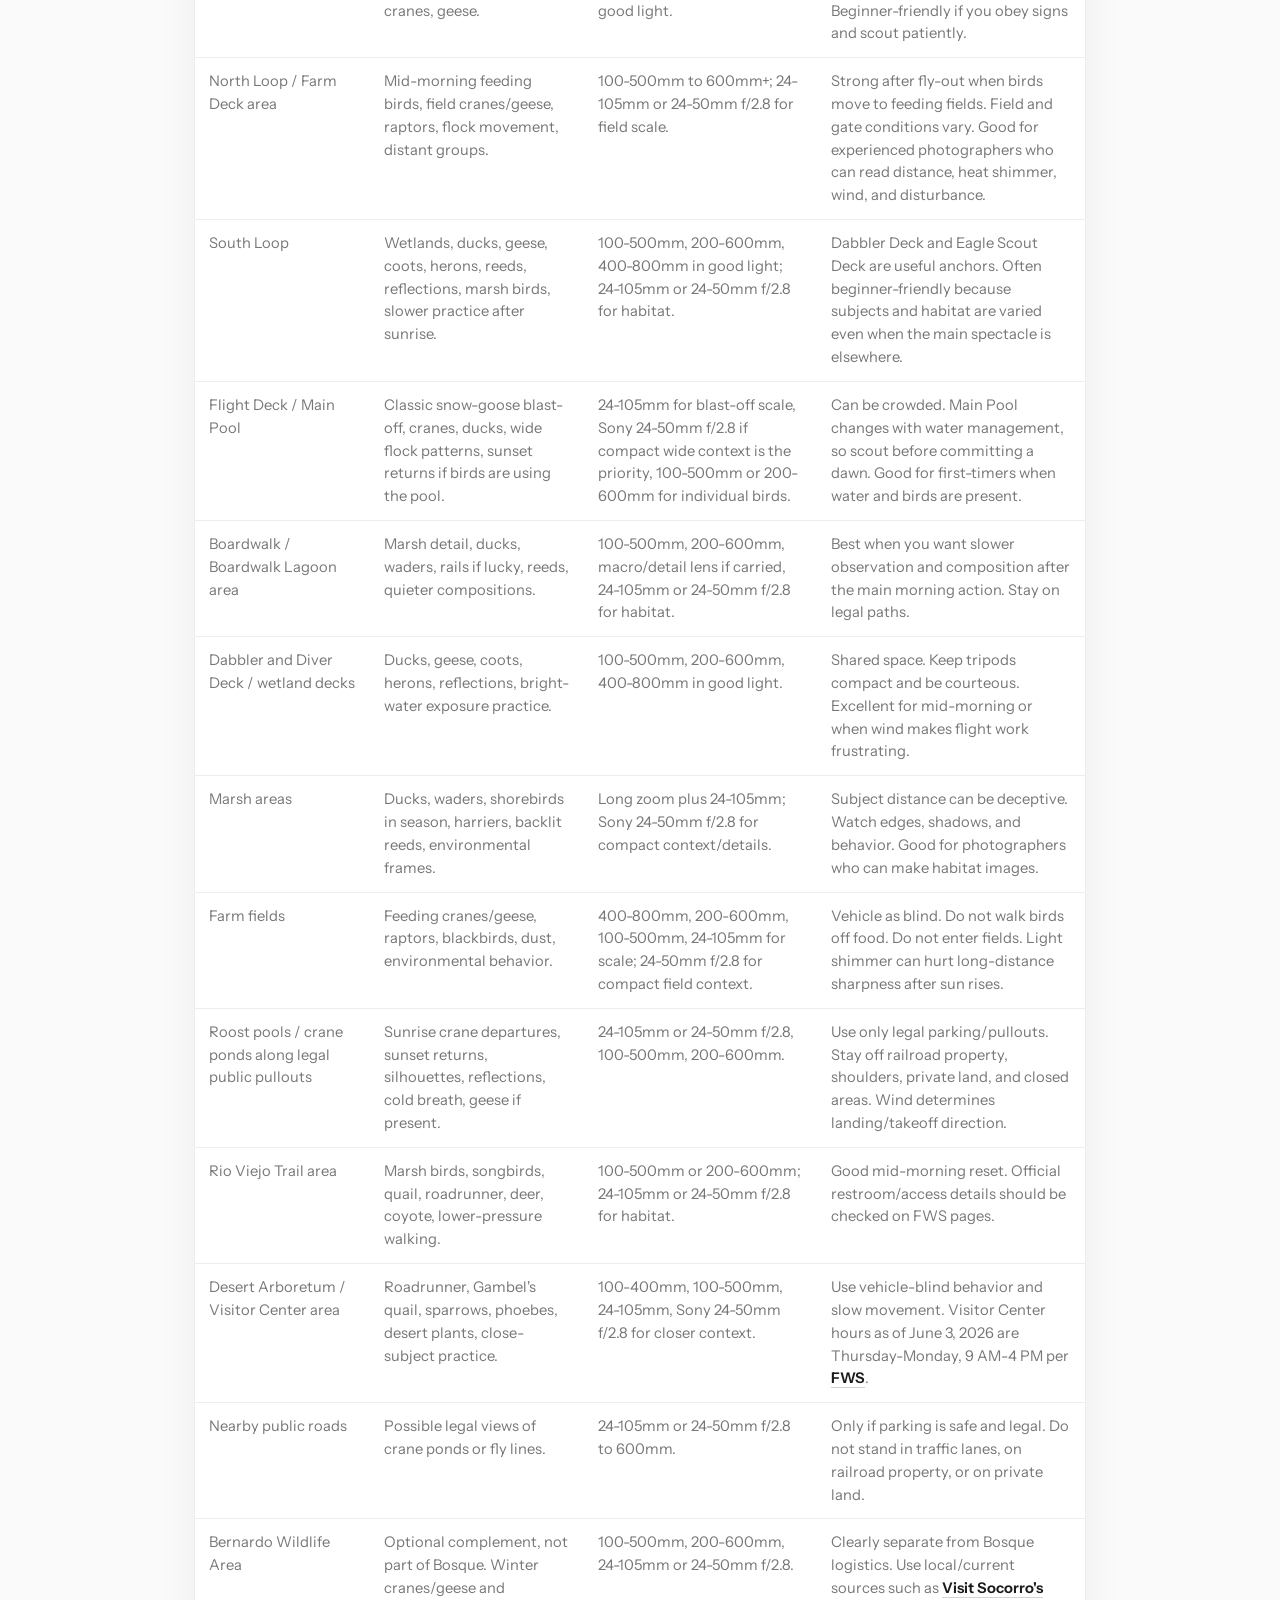
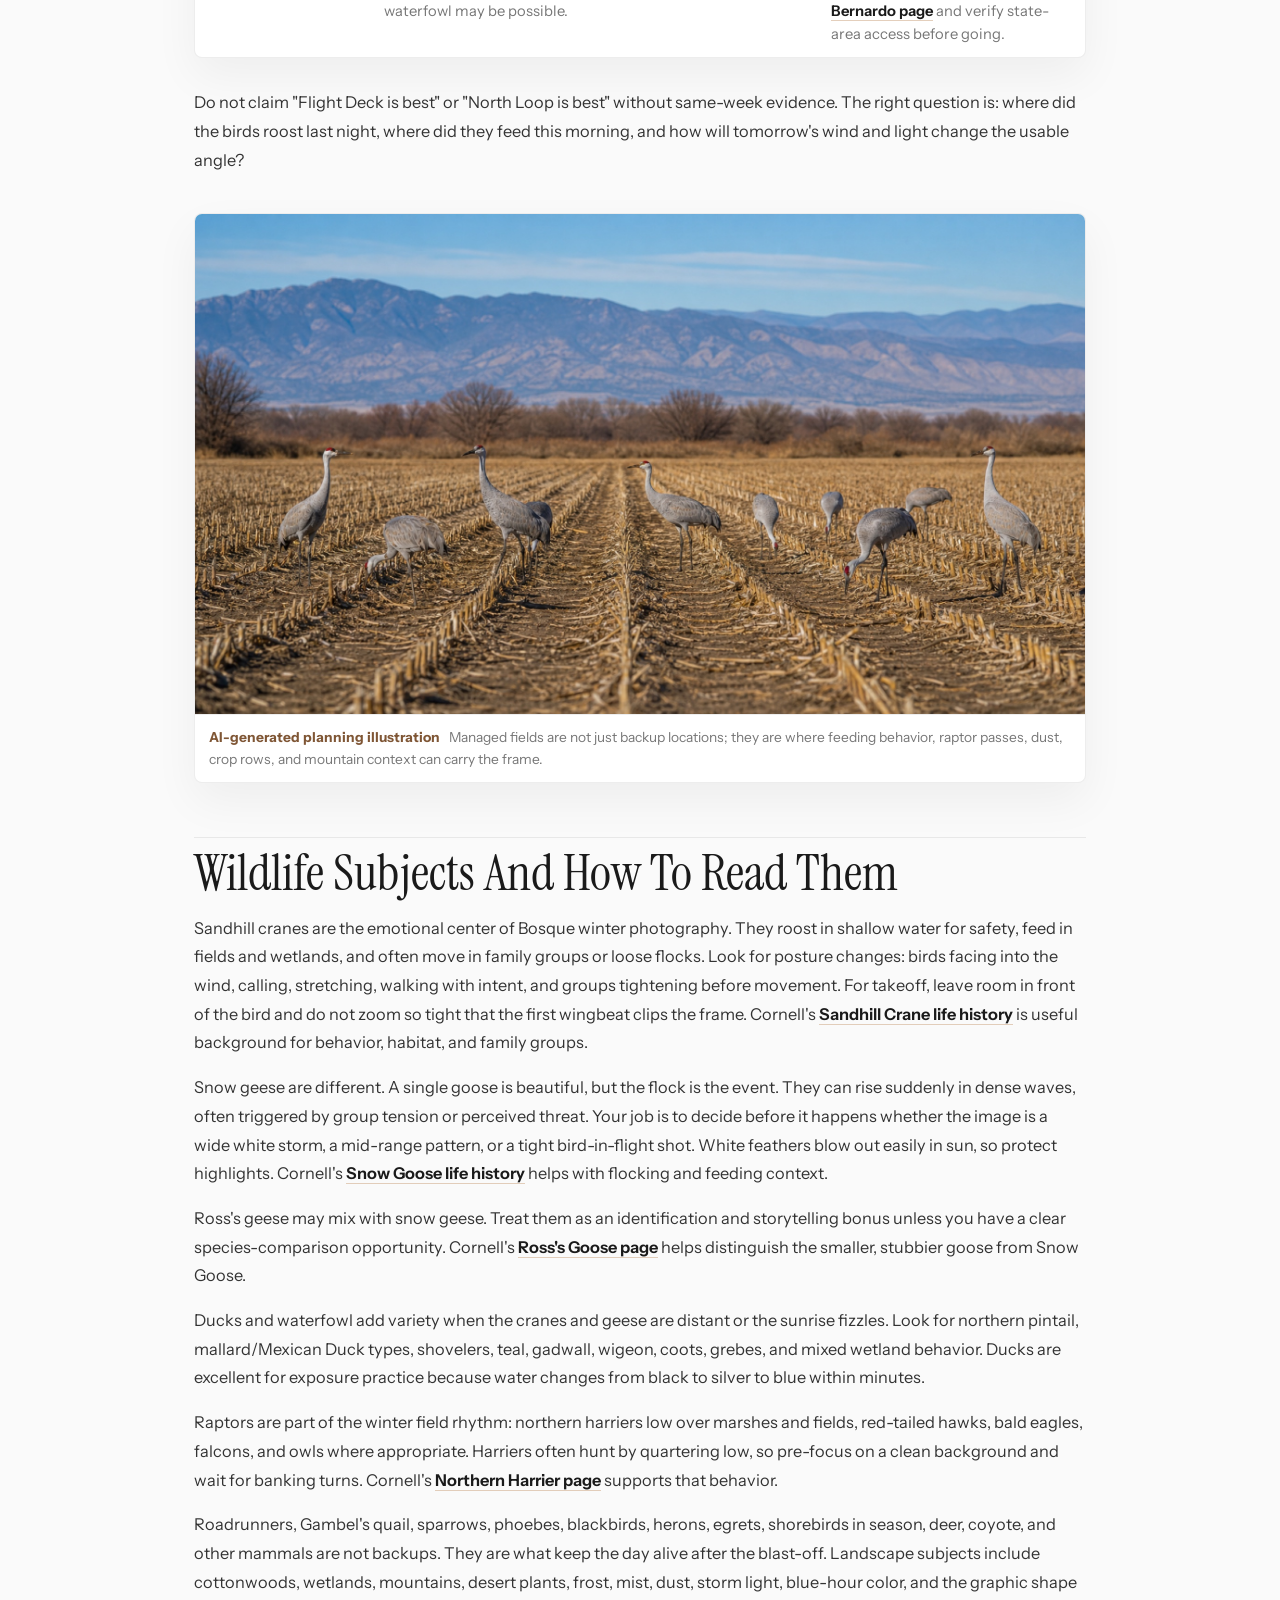
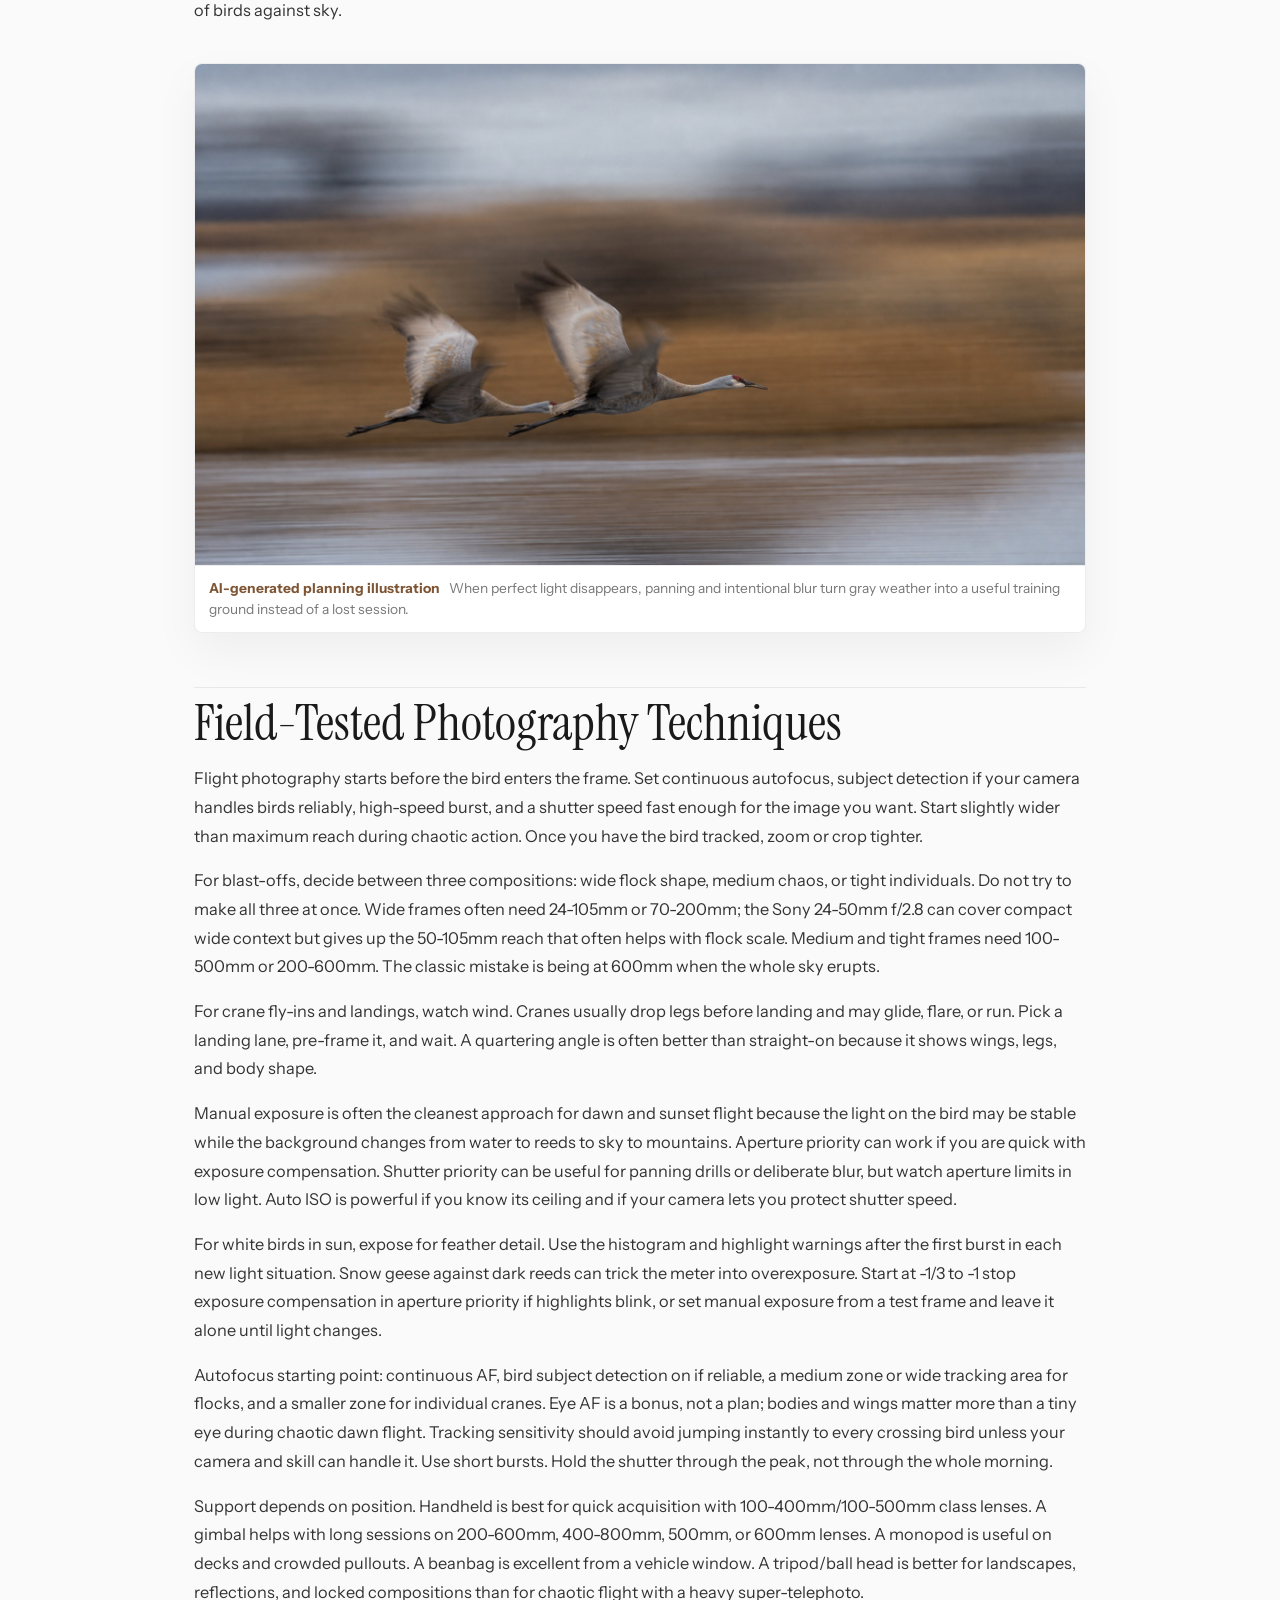
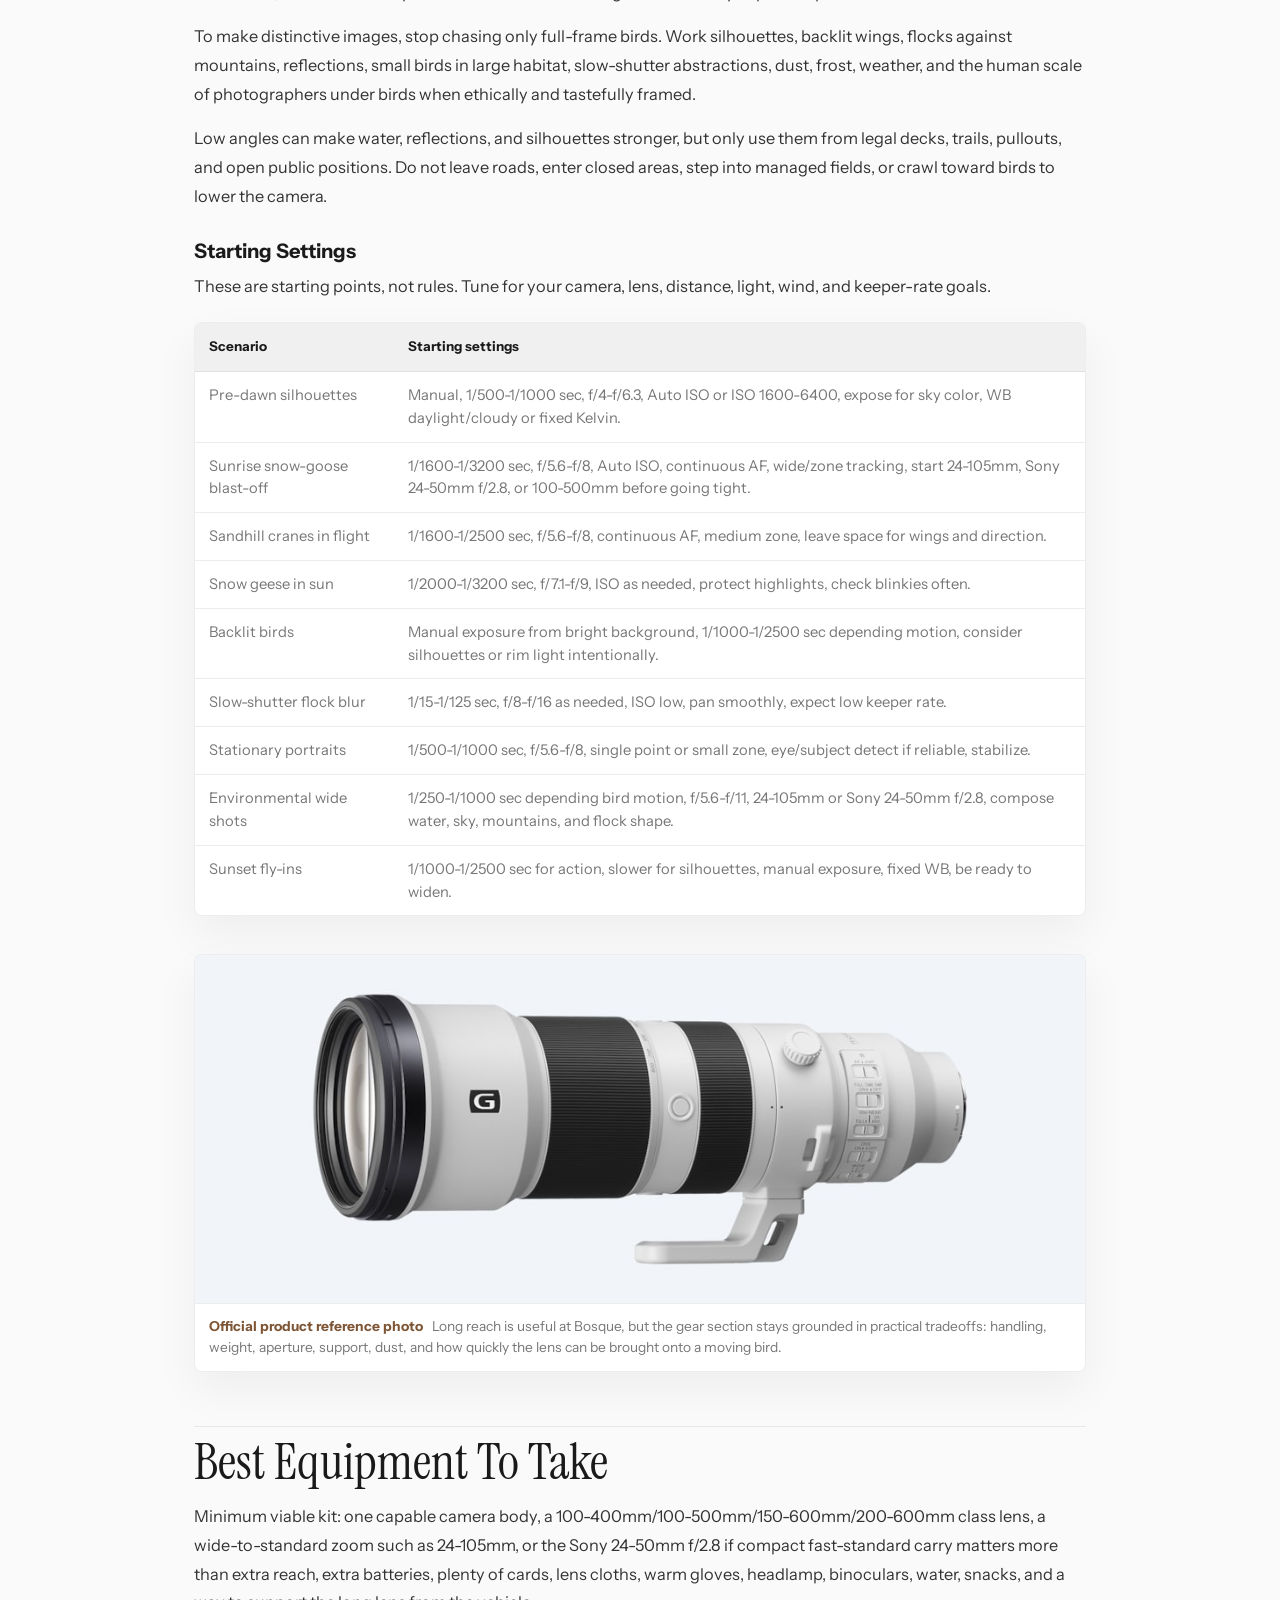
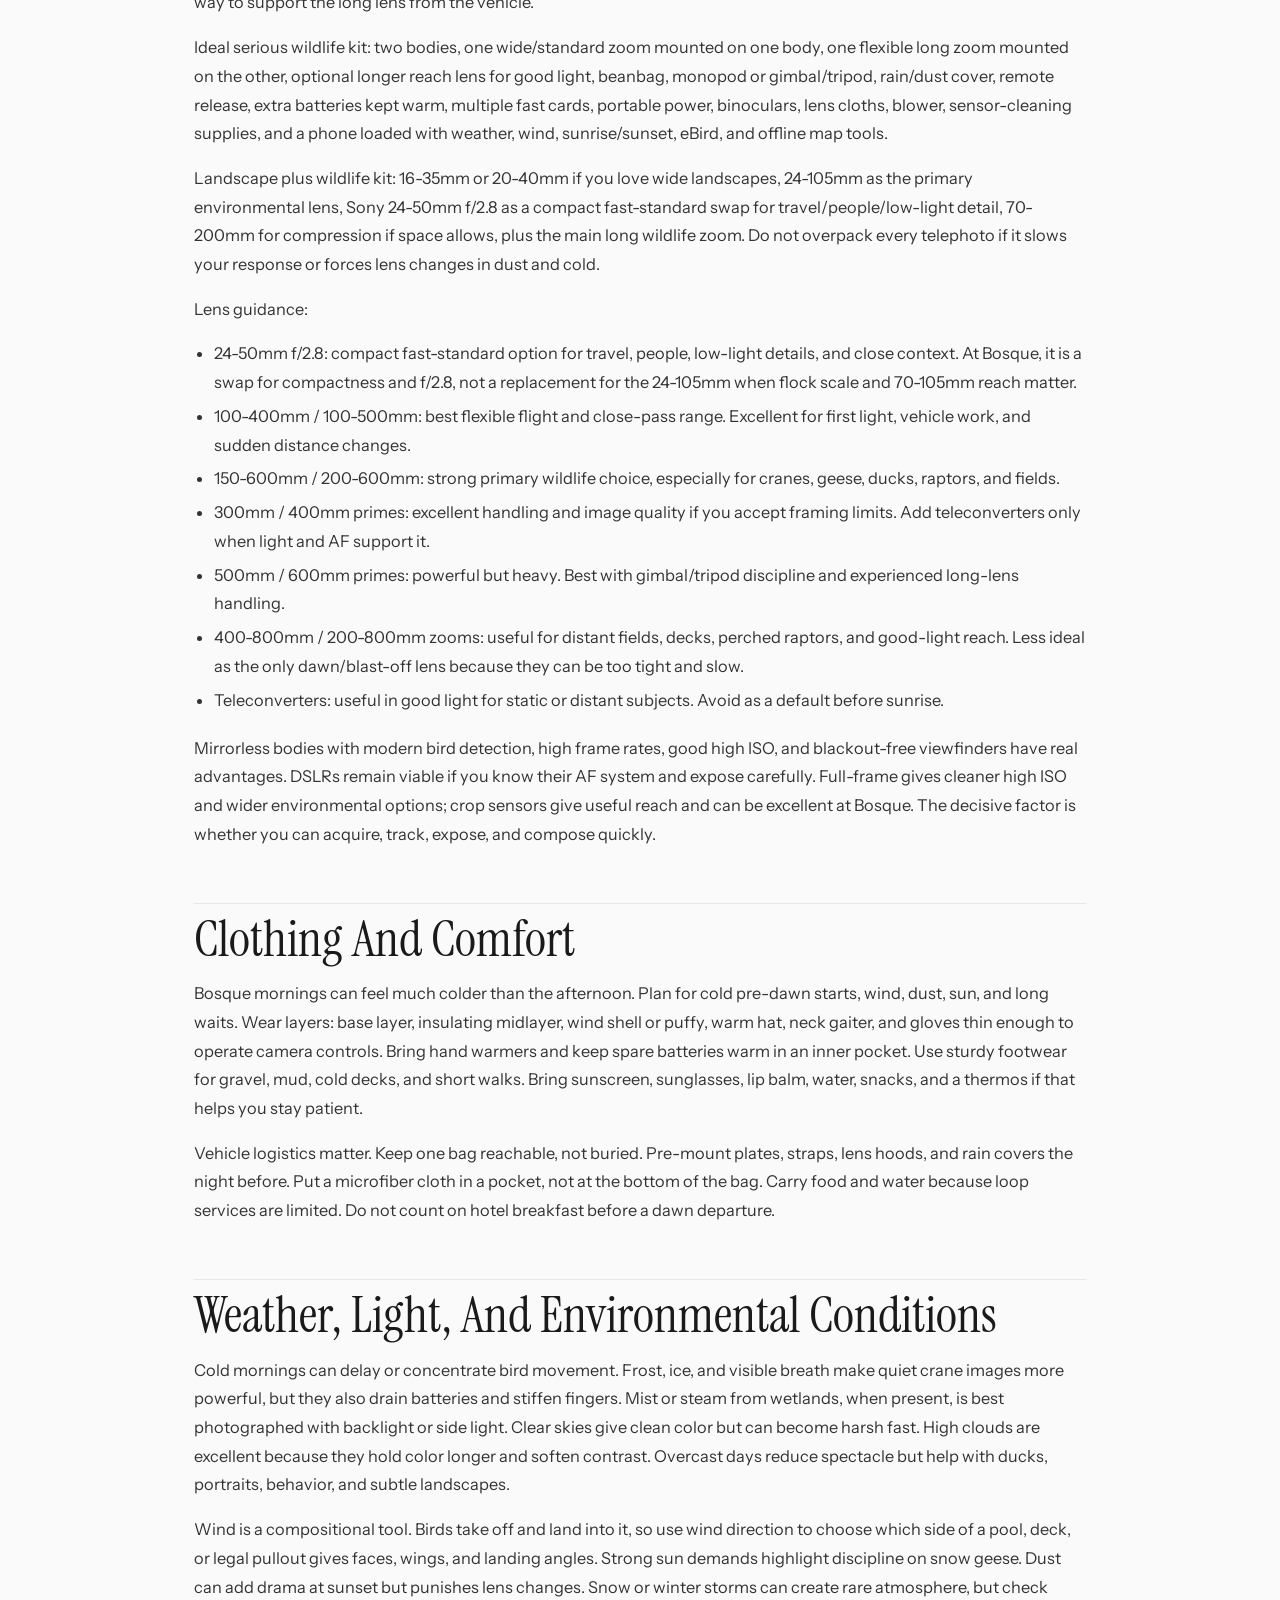
==== commit 94d3da59: "Add Sony 24-50 lens guidance" ====
--- a/site/complete-photographers-guide.html
+++ b/site/complete-photographers-guide.html
@@ -23,7 +23,7 @@
 <link href="https://fonts.googleapis.com" rel="preconnect"/>
 <link crossorigin="" href="https://fonts.gstatic.com" rel="preconnect"/>
 <link href="https://fonts.googleapis.com/css2?family=Instrument+Sans:opsz,wght@14..32,400;14..32,600;14..32,700&amp;family=Instrument+Serif:ital@0;1&amp;display=swap" rel="stylesheet"/>
-<link href="./styles.css?v=20260606-image-disclosure-v1" rel="stylesheet"/>
+<link href="./styles.css?v=20260607-sony-70200f4-image-v1" rel="stylesheet"/>
 <script type="application/ld+json">
       {
         "@context": "https://schema.org",
@@ -234,31 +234,31 @@
 <tr>
 <td>Scenic Drive / Auto Tour Loop</td>
 <td>Main photography framework for the refuge: wetlands, fields, decks, flight lines, raptors, ducks, cranes, geese.</td>
-<td>24-105mm, 100-500mm, 200-600mm, 150-600mm, 400-800mm in good light.</td>
+<td>24-105mm or Sony 24-50mm f/2.8 for context; 100-500mm, 200-600mm, 150-600mm, 400-800mm in good light.</td>
 <td>Official loop is about 12 miles, with one-way signs and a two-way connector. Drive slowly, use legal turnouts, and do not block traffic. Beginner-friendly if you obey signs and scout patiently.</td>
 </tr>
 <tr>
 <td>North Loop / Farm Deck area</td>
 <td>Mid-morning feeding birds, field cranes/geese, raptors, flock movement, distant groups.</td>
-<td>100-500mm to 600mm+; 24-105mm for field scale.</td>
+<td>100-500mm to 600mm+; 24-105mm or 24-50mm f/2.8 for field scale.</td>
 <td>Strong after fly-out when birds move to feeding fields. Field and gate conditions vary. Good for experienced photographers who can read distance, heat shimmer, wind, and disturbance.</td>
 </tr>
 <tr>
 <td>South Loop</td>
 <td>Wetlands, ducks, geese, coots, herons, reeds, reflections, marsh birds, slower practice after sunrise.</td>
-<td>100-500mm, 200-600mm, 400-800mm in good light; 24-105mm for habitat.</td>
+<td>100-500mm, 200-600mm, 400-800mm in good light; 24-105mm or 24-50mm f/2.8 for habitat.</td>
 <td>Dabbler Deck and Eagle Scout Deck are useful anchors. Often beginner-friendly because subjects and habitat are varied even when the main spectacle is elsewhere.</td>
 </tr>
 <tr>
 <td>Flight Deck / Main Pool</td>
 <td>Classic snow-goose blast-off, cranes, ducks, wide flock patterns, sunset returns if birds are using the pool.</td>
-<td>24-105mm for blast-off scale, 100-500mm or 200-600mm for individual birds.</td>
+<td>24-105mm for blast-off scale, Sony 24-50mm f/2.8 if compact wide context is the priority, 100-500mm or 200-600mm for individual birds.</td>
 <td>Can be crowded. Main Pool changes with water management, so scout before committing a dawn. Good for first-timers when water and birds are present.</td>
 </tr>
 <tr>
 <td>Boardwalk / Boardwalk Lagoon area</td>
 <td>Marsh detail, ducks, waders, rails if lucky, reeds, quieter compositions.</td>
-<td>100-500mm, 200-600mm, macro/detail lens if carried, 24-105mm for habitat.</td>
+<td>100-500mm, 200-600mm, macro/detail lens if carried, 24-105mm or 24-50mm f/2.8 for habitat.</td>
 <td>Best when you want slower observation and composition after the main morning action. Stay on legal paths.</td>
 </tr>
 <tr>
@@ -270,43 +270,43 @@
 <tr>
 <td>Marsh areas</td>
 <td>Ducks, waders, shorebirds in season, harriers, backlit reeds, environmental frames.</td>
-<td>Long zoom plus 24-105mm.</td>
+<td>Long zoom plus 24-105mm; Sony 24-50mm f/2.8 for compact context/details.</td>
 <td>Subject distance can be deceptive. Watch edges, shadows, and behavior. Good for photographers who can make habitat images.</td>
 </tr>
 <tr>
 <td>Farm fields</td>
 <td>Feeding cranes/geese, raptors, blackbirds, dust, environmental behavior.</td>
-<td>400-800mm, 200-600mm, 100-500mm, 24-105mm for scale.</td>
+<td>400-800mm, 200-600mm, 100-500mm, 24-105mm for scale; 24-50mm f/2.8 for compact field context.</td>
 <td>Vehicle as blind. Do not walk birds off food. Do not enter fields. Light shimmer can hurt long-distance sharpness after sun rises.</td>
 </tr>
 <tr>
 <td>Roost pools / crane ponds along legal public pullouts</td>
 <td>Sunrise crane departures, sunset returns, silhouettes, reflections, cold breath, geese if present.</td>
-<td>24-105mm, 100-500mm, 200-600mm.</td>
+<td>24-105mm or 24-50mm f/2.8, 100-500mm, 200-600mm.</td>
 <td>Use only legal parking/pullouts. Stay off railroad property, shoulders, private land, and closed areas. Wind determines landing/takeoff direction.</td>
 </tr>
 <tr>
 <td>Rio Viejo Trail area</td>
 <td>Marsh birds, songbirds, quail, roadrunner, deer, coyote, lower-pressure walking.</td>
-<td>100-500mm or 200-600mm; 24-105mm for habitat.</td>
+<td>100-500mm or 200-600mm; 24-105mm or 24-50mm f/2.8 for habitat.</td>
 <td>Good mid-morning reset. Official restroom/access details should be checked on FWS pages.</td>
 </tr>
 <tr>
 <td>Desert Arboretum / Visitor Center area</td>
 <td>Roadrunner, Gambel's quail, sparrows, phoebes, desert plants, close-subject practice.</td>
-<td>100-400mm, 100-500mm, 24-105mm.</td>
+<td>100-400mm, 100-500mm, 24-105mm, Sony 24-50mm f/2.8 for closer context.</td>
 <td>Use vehicle-blind behavior and slow movement. Visitor Center hours as of June 3, 2026 are Thursday-Monday, 9 AM-4 PM per <a href="https://www.fws.gov/refuge/bosque-del-apache/visit-us">FWS</a>.</td>
 </tr>
 <tr>
 <td>Nearby public roads</td>
 <td>Possible legal views of crane ponds or fly lines.</td>
-<td>24-105mm to 600mm.</td>
+<td>24-105mm or 24-50mm f/2.8 to 600mm.</td>
 <td>Only if parking is safe and legal. Do not stand in traffic lanes, on railroad property, or on private land.</td>
 </tr>
 <tr>
 <td>Bernardo Wildlife Area</td>
 <td>Optional complement, not part of Bosque. Winter cranes/geese and waterfowl may be possible.</td>
-<td>100-500mm, 200-600mm, 24-105mm.</td>
+<td>100-500mm, 200-600mm, 24-105mm or 24-50mm f/2.8.</td>
 <td>Clearly separate from Bosque logistics. Use local/current sources such as <a href="https://socorronm.org/location-activity/ladd-s-gordon-waterfowl-complex-bernardo-waterfowl-area/">Visit Socorro's Bernardo page</a> and verify state-area access before going.</td>
 </tr>
 </tbody>
@@ -321,7 +321,7 @@
 <p>Roadrunners, Gambel's quail, sparrows, phoebes, blackbirds, herons, egrets, shorebirds in season, deer, coyote, and other mammals are not backups. They are what keep the day alive after the blast-off. Landscape subjects include cottonwoods, wetlands, mountains, desert plants, frost, mist, dust, storm light, blue-hour color, and the graphic shape of birds against sky.</p>
 <figure class="guide-figure"><img alt="Planning image of intentional motion blur for birds at Bosque del Apache" decoding="async" height="1080" loading="lazy" src="./assets/generated/gallery-hd/weather-motion-fallback-03.jpg" width="1920"/><figcaption><span>AI-generated planning illustration</span> When perfect light disappears, panning and intentional blur turn gray weather into a useful training ground instead of a lost session.</figcaption></figure><h2 id="field-tested-photography-techniques">Field-Tested Photography Techniques</h2>
 <p>Flight photography starts before the bird enters the frame. Set continuous autofocus, subject detection if your camera handles birds reliably, high-speed burst, and a shutter speed fast enough for the image you want. Start slightly wider than maximum reach during chaotic action. Once you have the bird tracked, zoom or crop tighter.</p>
-<p>For blast-offs, decide between three compositions: wide flock shape, medium chaos, or tight individuals. Do not try to make all three at once. Wide frames often need 24-105mm or 70-200mm. Medium and tight frames need 100-500mm or 200-600mm. The classic mistake is being at 600mm when the whole sky erupts.</p>
+<p>For blast-offs, decide between three compositions: wide flock shape, medium chaos, or tight individuals. Do not try to make all three at once. Wide frames often need 24-105mm or 70-200mm; the Sony 24-50mm f/2.8 can cover compact wide context but gives up the 50-105mm reach that often helps with flock scale. Medium and tight frames need 100-500mm or 200-600mm. The classic mistake is being at 600mm when the whole sky erupts.</p>
 <p>For crane fly-ins and landings, watch wind. Cranes usually drop legs before landing and may glide, flare, or run. Pick a landing lane, pre-frame it, and wait. A quartering angle is often better than straight-on because it shows wings, legs, and body shape.</p>
 <p>Manual exposure is often the cleanest approach for dawn and sunset flight because the light on the bird may be stable while the background changes from water to reeds to sky to mountains. Aperture priority can work if you are quick with exposure compensation. Shutter priority can be useful for panning drills or deliberate blur, but watch aperture limits in low light. Auto ISO is powerful if you know its ceiling and if your camera lets you protect shutter speed.</p>
 <p>For white birds in sun, expose for feather detail. Use the histogram and highlight warnings after the first burst in each new light situation. Snow geese against dark reeds can trick the meter into overexposure. Start at -1/3 to -1 stop exposure compensation in aperture priority if highlights blink, or set manual exposure from a test frame and leave it alone until light changes.</p>
@@ -345,7 +345,7 @@
 </tr>
 <tr>
 <td>Sunrise snow-goose blast-off</td>
-<td>1/1600-1/3200 sec, f/5.6-f/8, Auto ISO, continuous AF, wide/zone tracking, start 24-105mm or 100-500mm before going tight.</td>
+<td>1/1600-1/3200 sec, f/5.6-f/8, Auto ISO, continuous AF, wide/zone tracking, start 24-105mm, Sony 24-50mm f/2.8, or 100-500mm before going tight.</td>
 </tr>
 <tr>
 <td>Sandhill cranes in flight</td>
@@ -369,7 +369,7 @@
 </tr>
 <tr>
 <td>Environmental wide shots</td>
-<td>1/250-1/1000 sec depending bird motion, f/5.6-f/11, 24-105mm, compose water, sky, mountains, and flock shape.</td>
+<td>1/250-1/1000 sec depending bird motion, f/5.6-f/11, 24-105mm or Sony 24-50mm f/2.8, compose water, sky, mountains, and flock shape.</td>
 </tr>
 <tr>
 <td>Sunset fly-ins</td>
@@ -378,11 +378,12 @@
 </tbody>
 </table>
 <figure class="guide-figure"><img alt="Sony FE 400-800mm G OSS lens product photo" decoding="async" height="396" loading="lazy" src="./assets/sony-fe-400-800-g-oss.jpg" width="1014"/><figcaption><span>Official product reference photo</span> Long reach is useful at Bosque, but the gear section stays grounded in practical tradeoffs: handling, weight, aperture, support, dust, and how quickly the lens can be brought onto a moving bird.</figcaption></figure><h2 id="best-equipment-to-take">Best Equipment To Take</h2>
-<p>Minimum viable kit: one capable camera body, a 100-400mm/100-500mm/150-600mm/200-600mm class lens, a wide-to-standard zoom such as 24-105mm, extra batteries, plenty of cards, lens cloths, warm gloves, headlamp, binoculars, water, snacks, and a way to support the long lens from the vehicle.</p>
+<p>Minimum viable kit: one capable camera body, a 100-400mm/100-500mm/150-600mm/200-600mm class lens, a wide-to-standard zoom such as 24-105mm, or the Sony 24-50mm f/2.8 if compact fast-standard carry matters more than extra reach, extra batteries, plenty of cards, lens cloths, warm gloves, headlamp, binoculars, water, snacks, and a way to support the long lens from the vehicle.</p>
 <p>Ideal serious wildlife kit: two bodies, one wide/standard zoom mounted on one body, one flexible long zoom mounted on the other, optional longer reach lens for good light, beanbag, monopod or gimbal/tripod, rain/dust cover, remote release, extra batteries kept warm, multiple fast cards, portable power, binoculars, lens cloths, blower, sensor-cleaning supplies, and a phone loaded with weather, wind, sunrise/sunset, eBird, and offline map tools.</p>
-<p>Landscape plus wildlife kit: 16-35mm or 20-40mm if you love wide landscapes, 24-105mm as the primary environmental lens, 70-200mm for compression if space allows, plus the main long wildlife zoom. Do not overpack every telephoto if it slows your response or forces lens changes in dust and cold.</p>
+<p>Landscape plus wildlife kit: 16-35mm or 20-40mm if you love wide landscapes, 24-105mm as the primary environmental lens, Sony 24-50mm f/2.8 as a compact fast-standard swap for travel/people/low-light detail, 70-200mm for compression if space allows, plus the main long wildlife zoom. Do not overpack every telephoto if it slows your response or forces lens changes in dust and cold.</p>
 <p>Lens guidance:</p>
 <ul>
+<li>24-50mm f/2.8: compact fast-standard option for travel, people, low-light details, and close context. At Bosque, it is a swap for compactness and f/2.8, not a replacement for the 24-105mm when flock scale and 70-105mm reach matter.</li>
 <li>100-400mm / 100-500mm: best flexible flight and close-pass range. Excellent for first light, vehicle work, and sudden distance changes.</li>
 <li>150-600mm / 200-600mm: strong primary wildlife choice, especially for cranes, geese, ducks, raptors, and fields.</li>
 <li>300mm / 400mm primes: excellent handling and image quality if you accept framing limits. Add teleconverters only when light and AF support it.</li>
@@ -495,7 +496,7 @@
 <h2 id="quick-reference-checklist">Quick Reference Checklist</h2>
 <p>Best months: December for first-time serious photographers; late November through December for peak spectacle; January for lower crowd pressure and cold atmosphere; late October and February for flexible advanced scouting.</p>
 <p>Best daily schedule: arrive 40-60 minutes before sunrise; shoot blast-off and early flight; scout fields and wetlands mid-morning; rest/download/eat midday; reposition 60-90 minutes before sunset; stay through blue hour within legal access.</p>
-<p>Essential gear: camera body, flexible long zoom, 24-105mm or equivalent, extra batteries/cards, beanbag, lens cloths, binoculars, headlamp, gloves, hand warmers, water, snacks, downloaded maps.</p>
+<p>Essential gear: camera body, flexible long zoom, 24-105mm or equivalent, Sony 24-50mm f/2.8 if you choose the compact fast-standard branch, extra batteries/cards, beanbag, lens cloths, binoculars, headlamp, gloves, hand warmers, water, snacks, downloaded maps.</p>
 <p>Starting camera settings: 1/1600-1/3200 sec for flight, f/5.6-f/8, Auto ISO or manual ISO as tested, continuous AF, bird detection if reliable, medium/wide zone for flight, histogram/highlight warnings on, raw capture.</p>
 <p>Clothing: layered cold-weather kit, wind shell, warm hat, camera-friendly gloves, sun protection, sturdy footwear, hand warmers, dust protection, water and food.</p>
 <p>Scouting: ask staff, check official updates, review recent eBird checklists, drive the loop slowly, identify roosts and feeding fields, watch wind and light, repeat productive spots, record what happened each day.</p>
--- a/site/styles.css
+++ b/site/styles.css
@@ -209,6 +209,114 @@
   display: block;
 }
 
+.book-cover-page {
+  position: relative;
+  display: grid;
+  min-height: min(940px, calc(100svh - 96px));
+  margin: calc(-1 * clamp(24px, 5vw, 56px)) calc(-1 * clamp(16px, 4vw, 42px)) clamp(28px, 5vw, 54px);
+  overflow: hidden;
+  isolation: isolate;
+  background: #141414;
+}
+
+.book-cover-image,
+.book-cover-shade {
+  position: absolute;
+  inset: 0;
+}
+
+.book-cover-image {
+  width: 100%;
+  height: 100%;
+  object-fit: cover;
+}
+
+.book-cover-shade {
+  z-index: 1;
+  background:
+    linear-gradient(
+      to bottom,
+      rgba(255, 255, 255, 0.7),
+      rgba(255, 255, 255, 0.2) 34%,
+      rgba(16, 18, 20, 0.12) 62%,
+      rgba(16, 18, 20, 0.58)
+    );
+}
+
+.book-cover-title {
+  position: relative;
+  z-index: 2;
+  align-self: start;
+  max-width: min(760px, 86vw);
+  padding: clamp(58px, 10vw, 116px) clamp(24px, 8vw, 92px);
+  color: #151515;
+}
+
+.book-cover-title p {
+  margin: 0;
+  color: rgba(21, 21, 21, 0.72);
+  font-size: 0.8rem;
+  font-weight: 800;
+  letter-spacing: 0.16em;
+  text-transform: uppercase;
+}
+
+.book-cover-title h1 {
+  max-width: 10ch;
+  margin: 10px 0 20px;
+  font-family: "Instrument Serif", Georgia, serif;
+  font-size: clamp(4.2rem, 13vw, 10.8rem);
+  font-weight: 400;
+  line-height: 0.9;
+  letter-spacing: 0;
+}
+
+.book-cover-title .book-cover-author {
+  color: rgba(21, 21, 21, 0.68);
+  font-size: clamp(0.82rem, 1.2vw, 1.05rem);
+  letter-spacing: 0.14em;
+}
+
+.book-cover-watermark {
+  position: absolute;
+  right: 20px;
+  bottom: 18px;
+  z-index: 2;
+  width: 26px;
+  height: 26px;
+  opacity: 0.42;
+  filter: drop-shadow(0 1px 5px rgba(0, 0, 0, 0.25));
+}
+
+.book-cover-watermark::before,
+.book-cover-watermark::after {
+  position: absolute;
+  content: "";
+  background: rgba(255, 255, 255, 0.86);
+  clip-path: polygon(
+    50% 0,
+    61% 38%,
+    100% 50%,
+    61% 62%,
+    50% 100%,
+    39% 62%,
+    0 50%,
+    39% 38%
+  );
+}
+
+.book-cover-watermark::before {
+  inset: 4px;
+}
+
+.book-cover-watermark::after {
+  top: 0;
+  right: 0;
+  width: 9px;
+  height: 9px;
+  opacity: 0.78;
+}
+
 .hero {
   display: grid;
   grid-template-columns: minmax(0, 0.86fr) minmax(340px, 0.58fr);
@@ -3109,6 +3217,23 @@
   grid-template-columns: repeat(auto-fit, minmax(min(100%, 320px), 1fr));
 }
 
+.camera-brand-section {
+  margin-top: 24px;
+}
+
+.camera-brand-section + .camera-brand-section {
+  margin-top: 34px;
+}
+
+.camera-brand-title h3 {
+  margin: 0;
+  font-family: var(--font-display);
+  font-size: clamp(2rem, 4vw, 3.4rem);
+  font-weight: 400;
+  letter-spacing: 0;
+  line-height: 0.95;
+}
+
 .camera-body-card,
 .support-checklist-card,
 .backpack-card {
@@ -3135,7 +3260,7 @@
 }
 
 .camera-comparison-table .comparison-table {
-  min-width: 1180px;
+  min-width: 820px;
 }
 
 .backpack-decision {
@@ -3498,6 +3623,16 @@
   display: grid;
   grid-template-columns: repeat(auto-fit, minmax(min(100%, 280px), 1fr));
   gap: 16px;
+}
+
+.cover-study-grid {
+  grid-template-columns: repeat(auto-fit, minmax(min(100%, 220px), 1fr));
+}
+
+.cover-study-card img {
+  aspect-ratio: 1225 / 1584;
+  height: auto;
+  object-fit: cover;
 }
 
 .inspiration-generated-card .visual-frame-copy span {
@@ -3949,6 +4084,16 @@
     size: letter;
   }
 
+  @page :first {
+    margin: 0;
+    size: letter;
+  }
+
+  @page cover {
+    margin: 0;
+    size: letter;
+  }
+
   html {
     scroll-behavior: auto;
   }
@@ -3958,14 +4103,16 @@
   }
 
   .app-shell {
-    position: static;
-    display: block;
-    border-bottom: 1px solid #dddddd;
-    padding: 0 0 18px;
+    display: none;
   }
 
   .top-tabs,
-  .hero-actions {
+  .hero-actions,
+  .button-link,
+  .visual-expand-button,
+  .visual-expand-cue,
+  .gallery-open-original,
+  .gallery-lightbox {
     display: none;
   }
 
@@ -3983,6 +4130,42 @@
 
   #overview {
     break-before: auto;
+    padding: 0;
+  }
+
+  .overview-after-cover {
+    padding: 28px 0 0;
+  }
+
+  .book-cover-page {
+    page: cover;
+    width: 8.5in;
+    height: 11in;
+    min-height: 11in;
+    margin: 0;
+    break-after: page;
+    transform: scale(1.16);
+    transform-origin: top left;
+  }
+
+  .book-cover-title {
+    max-width: 6.9in;
+    padding: 0.78in 0.72in;
+  }
+
+  .book-cover-title h1 {
+    font-size: 72pt;
+  }
+
+  .book-cover-title .book-cover-author {
+    font-size: 9pt;
+  }
+
+  .book-cover-watermark {
+    right: 0.2in;
+    bottom: 0.18in;
+    width: 0.24in;
+    height: 0.24in;
   }
 
   .hero,
